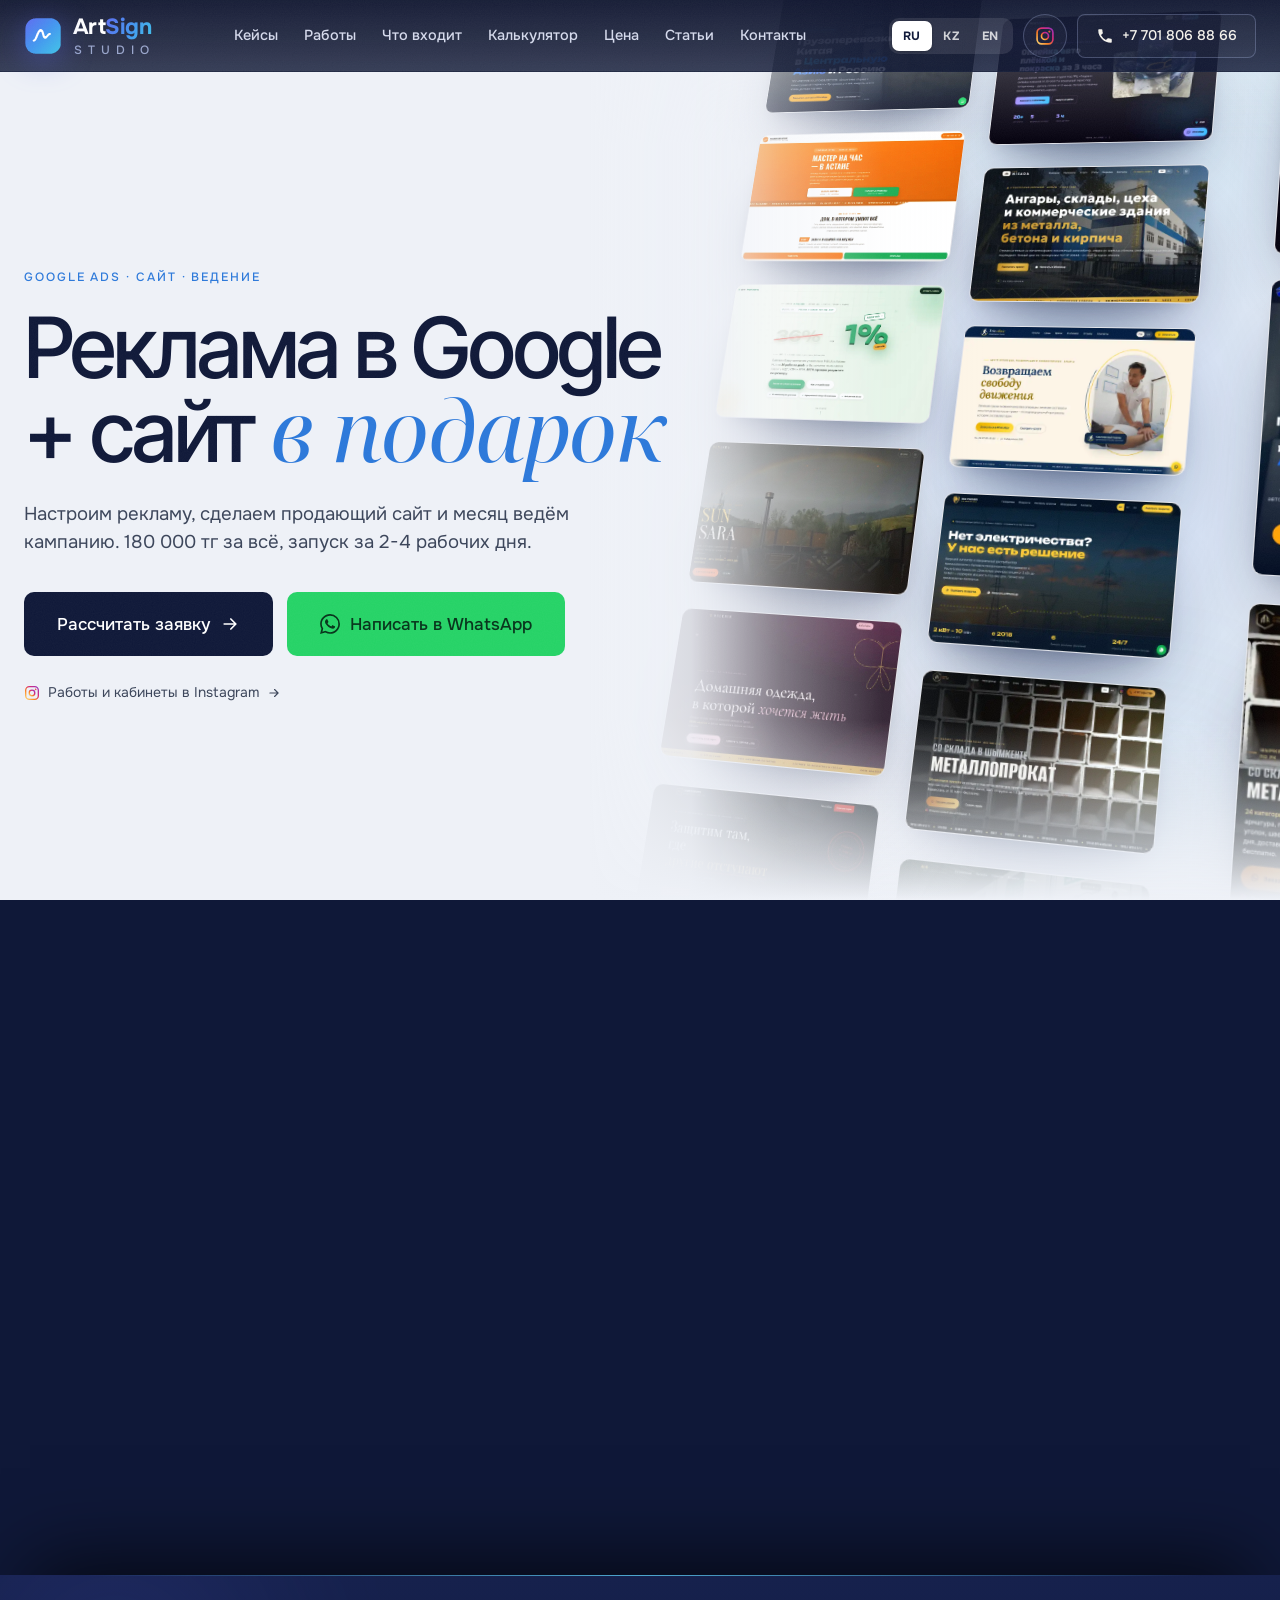
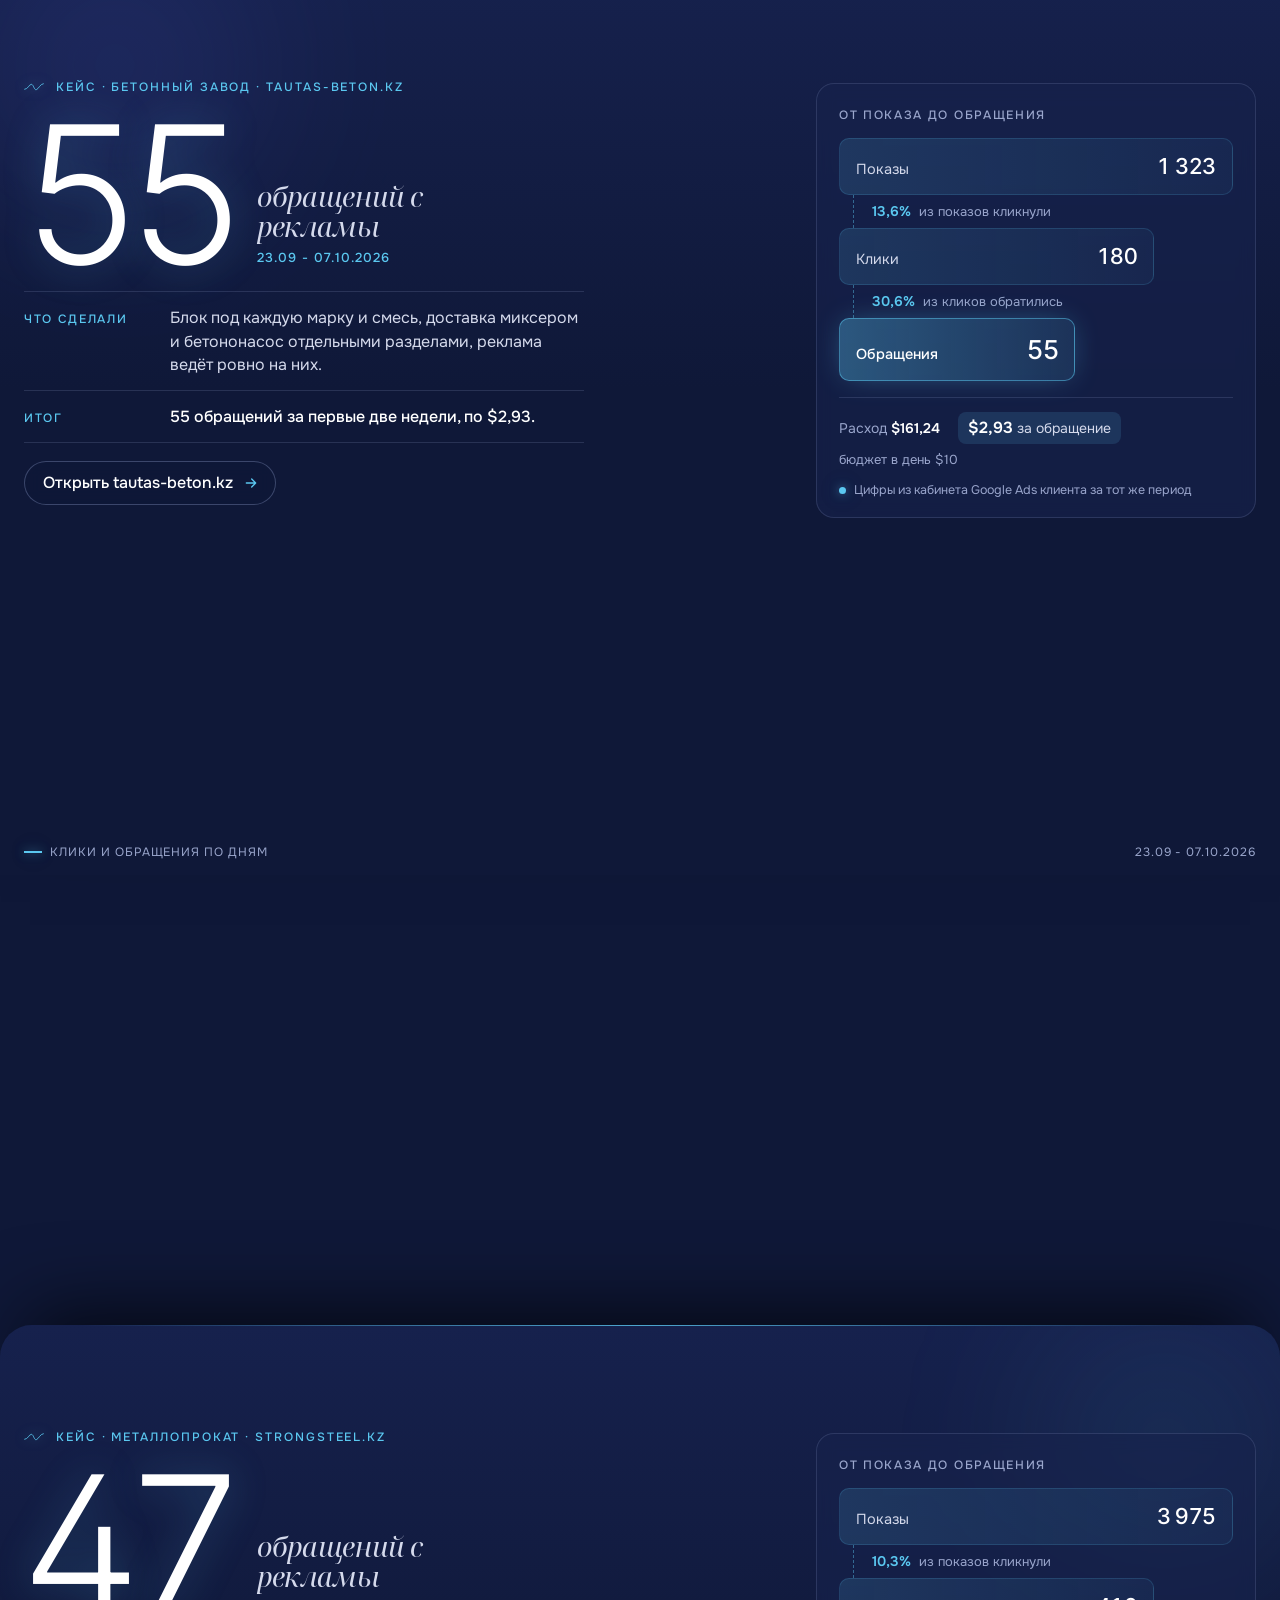
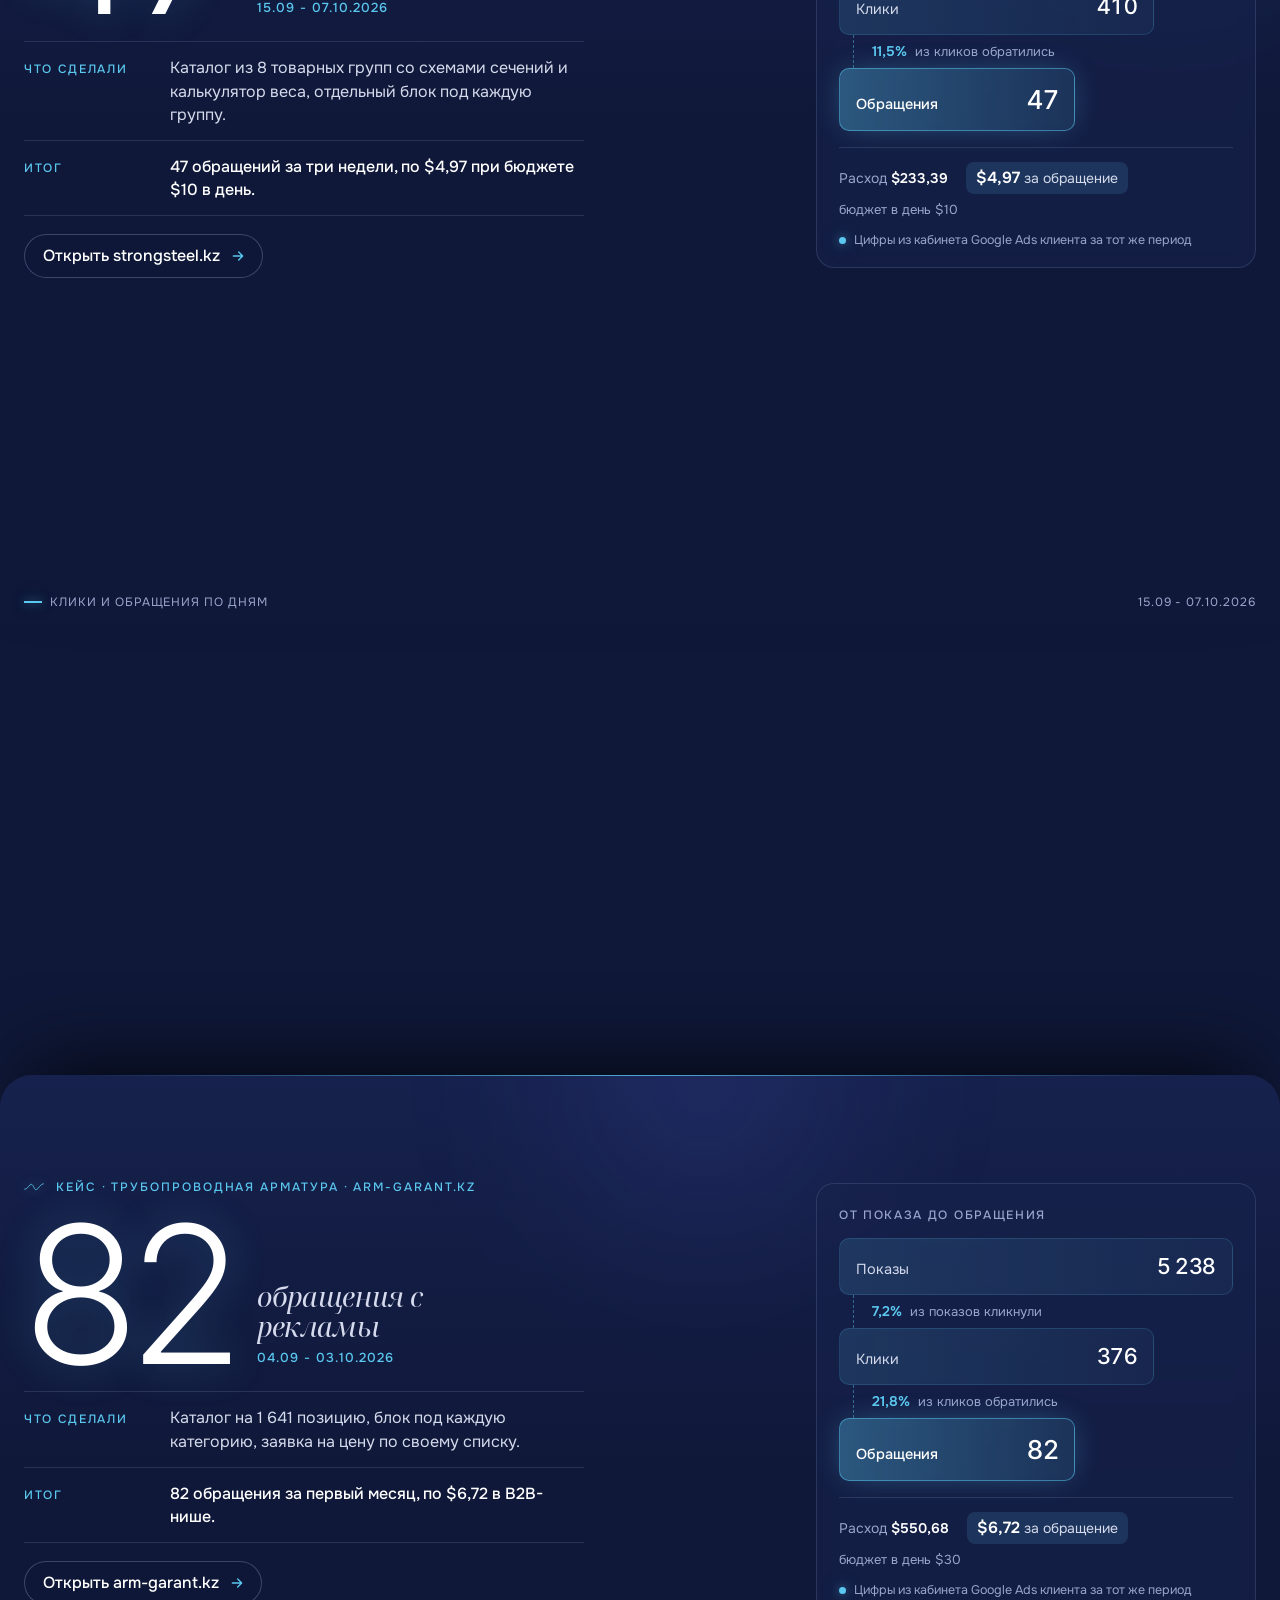
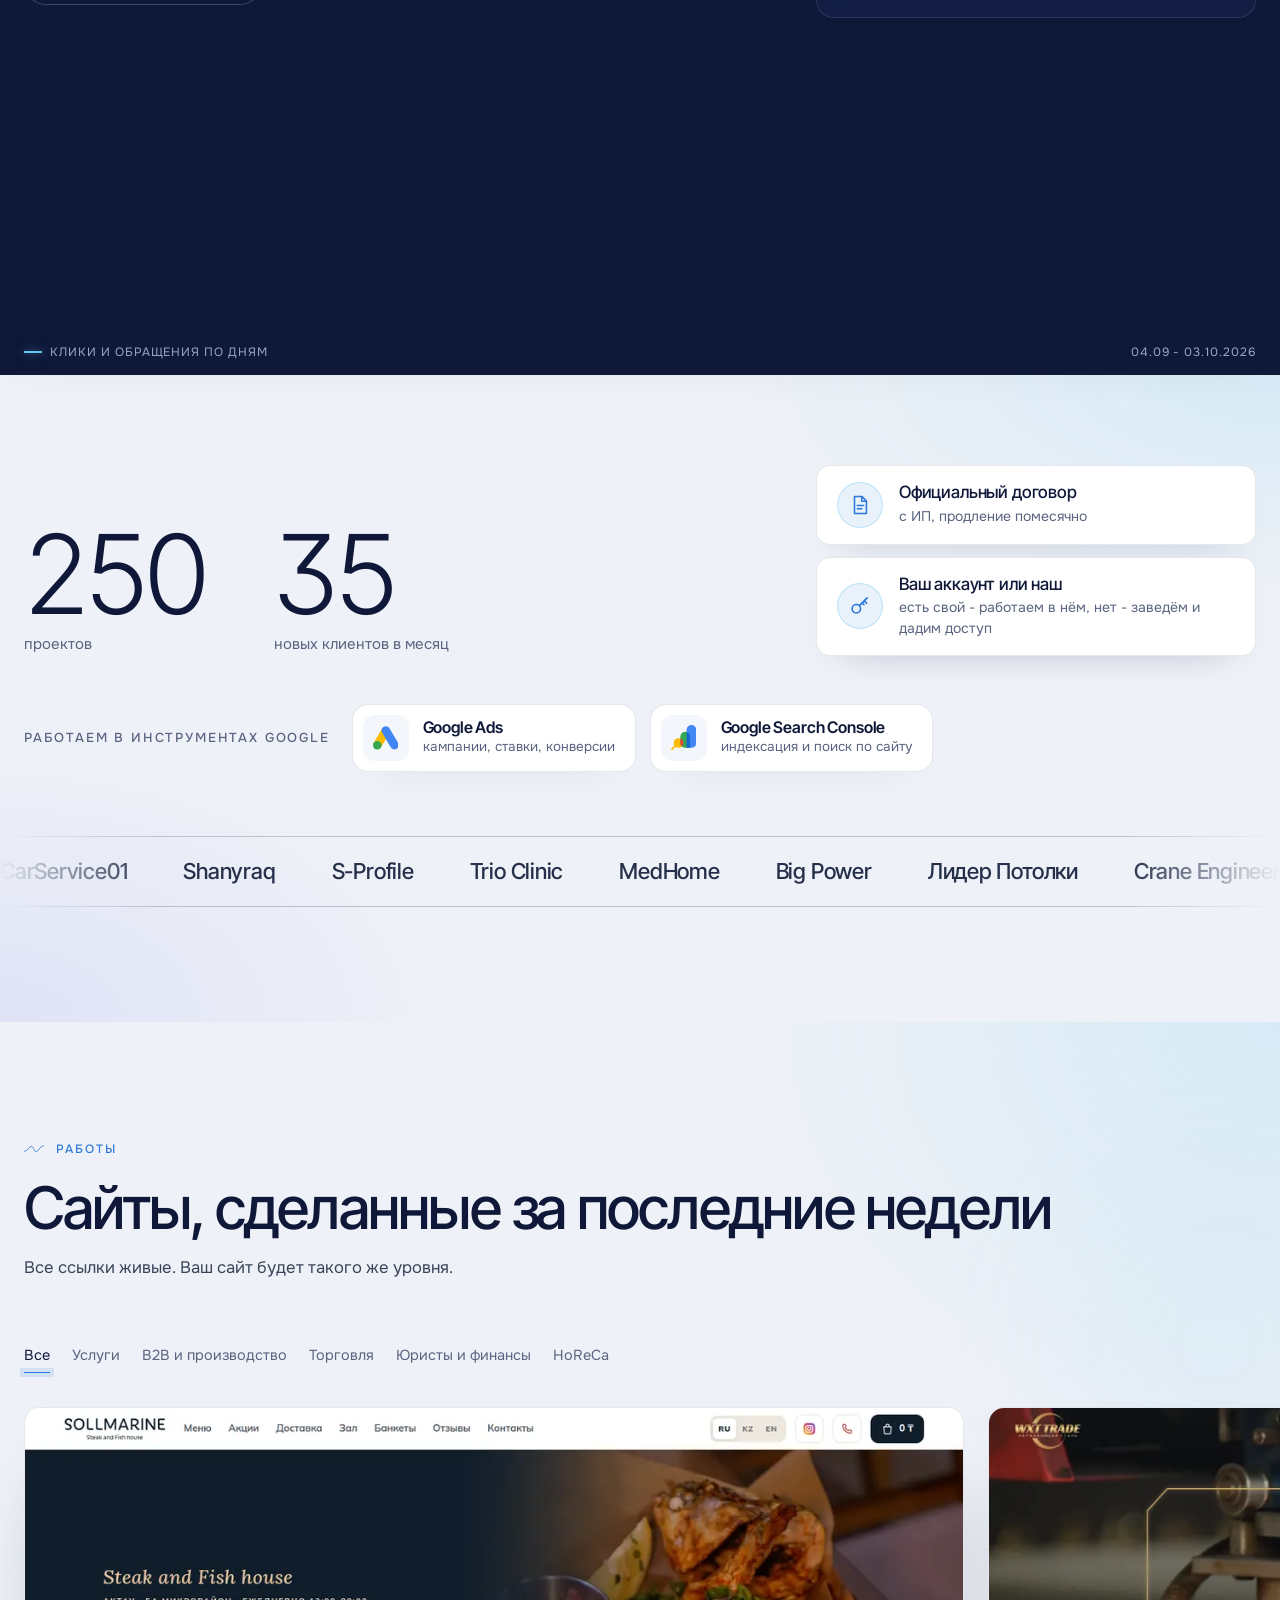
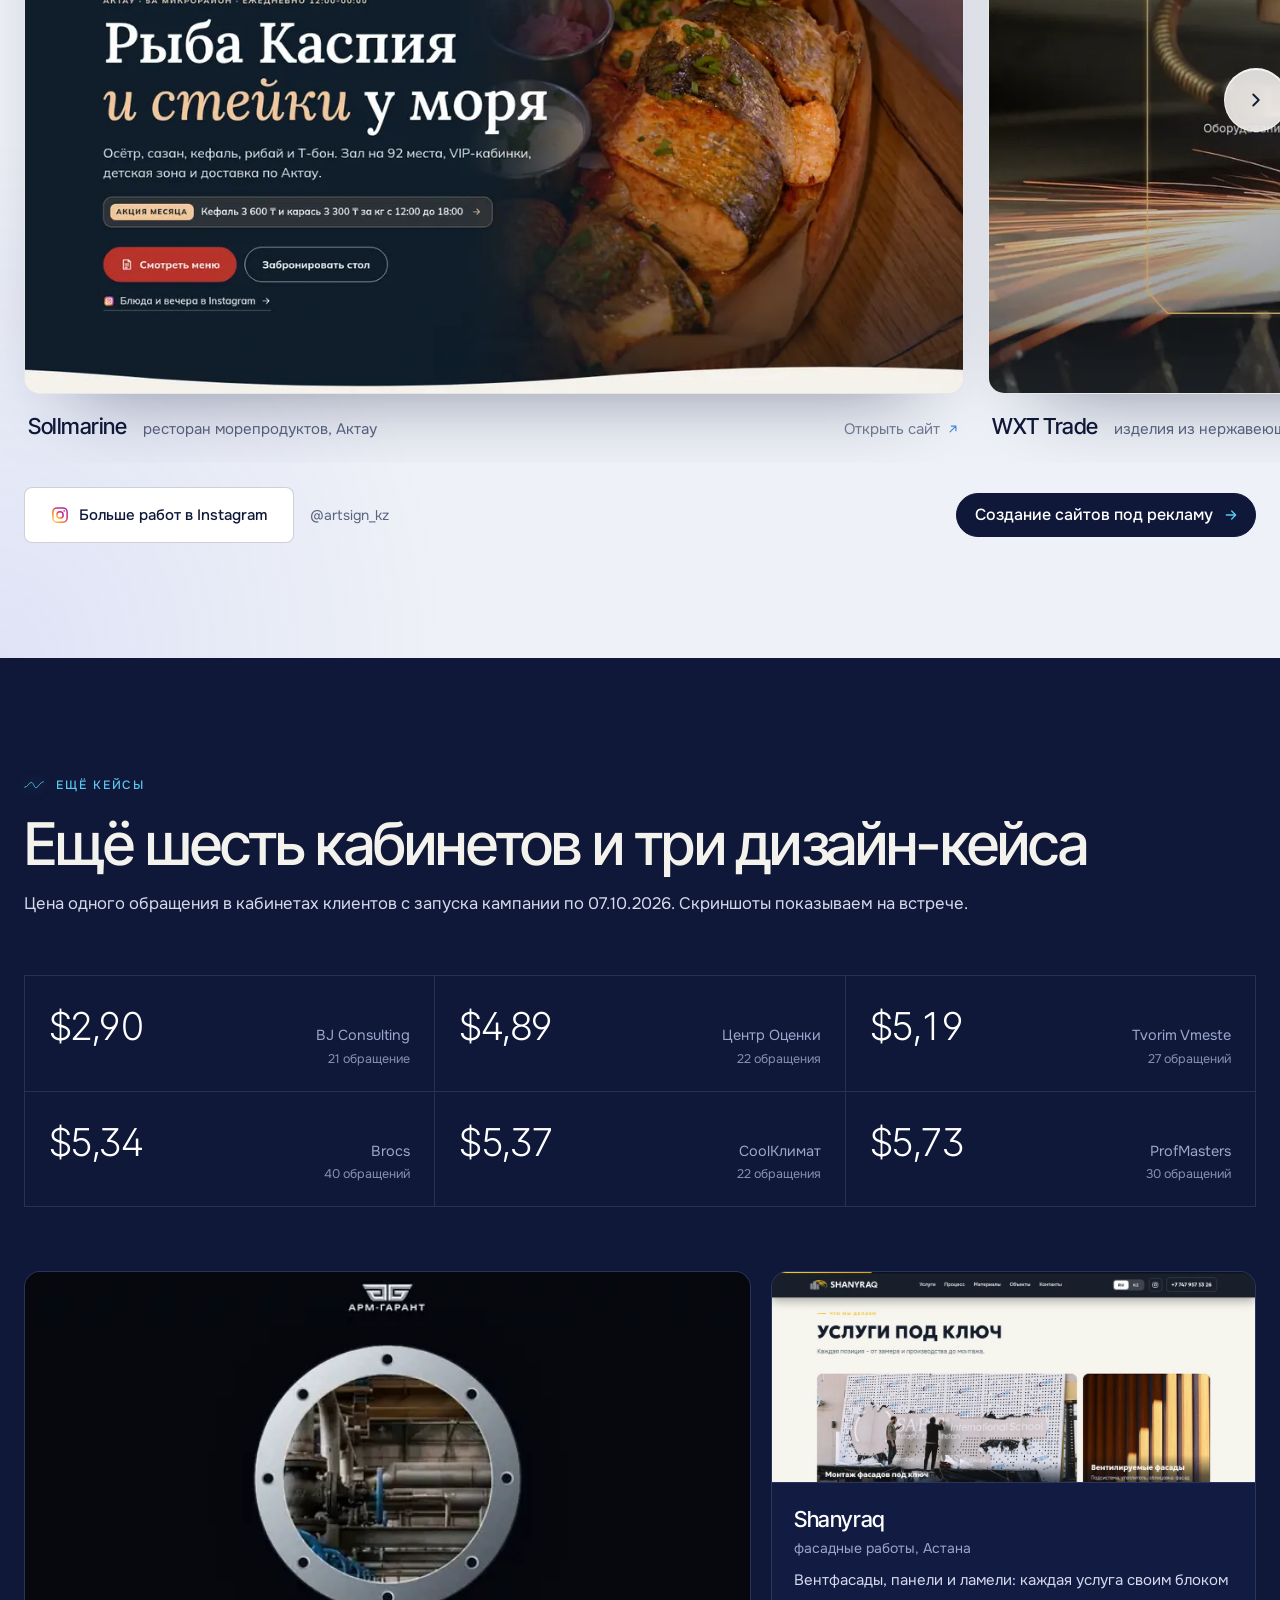
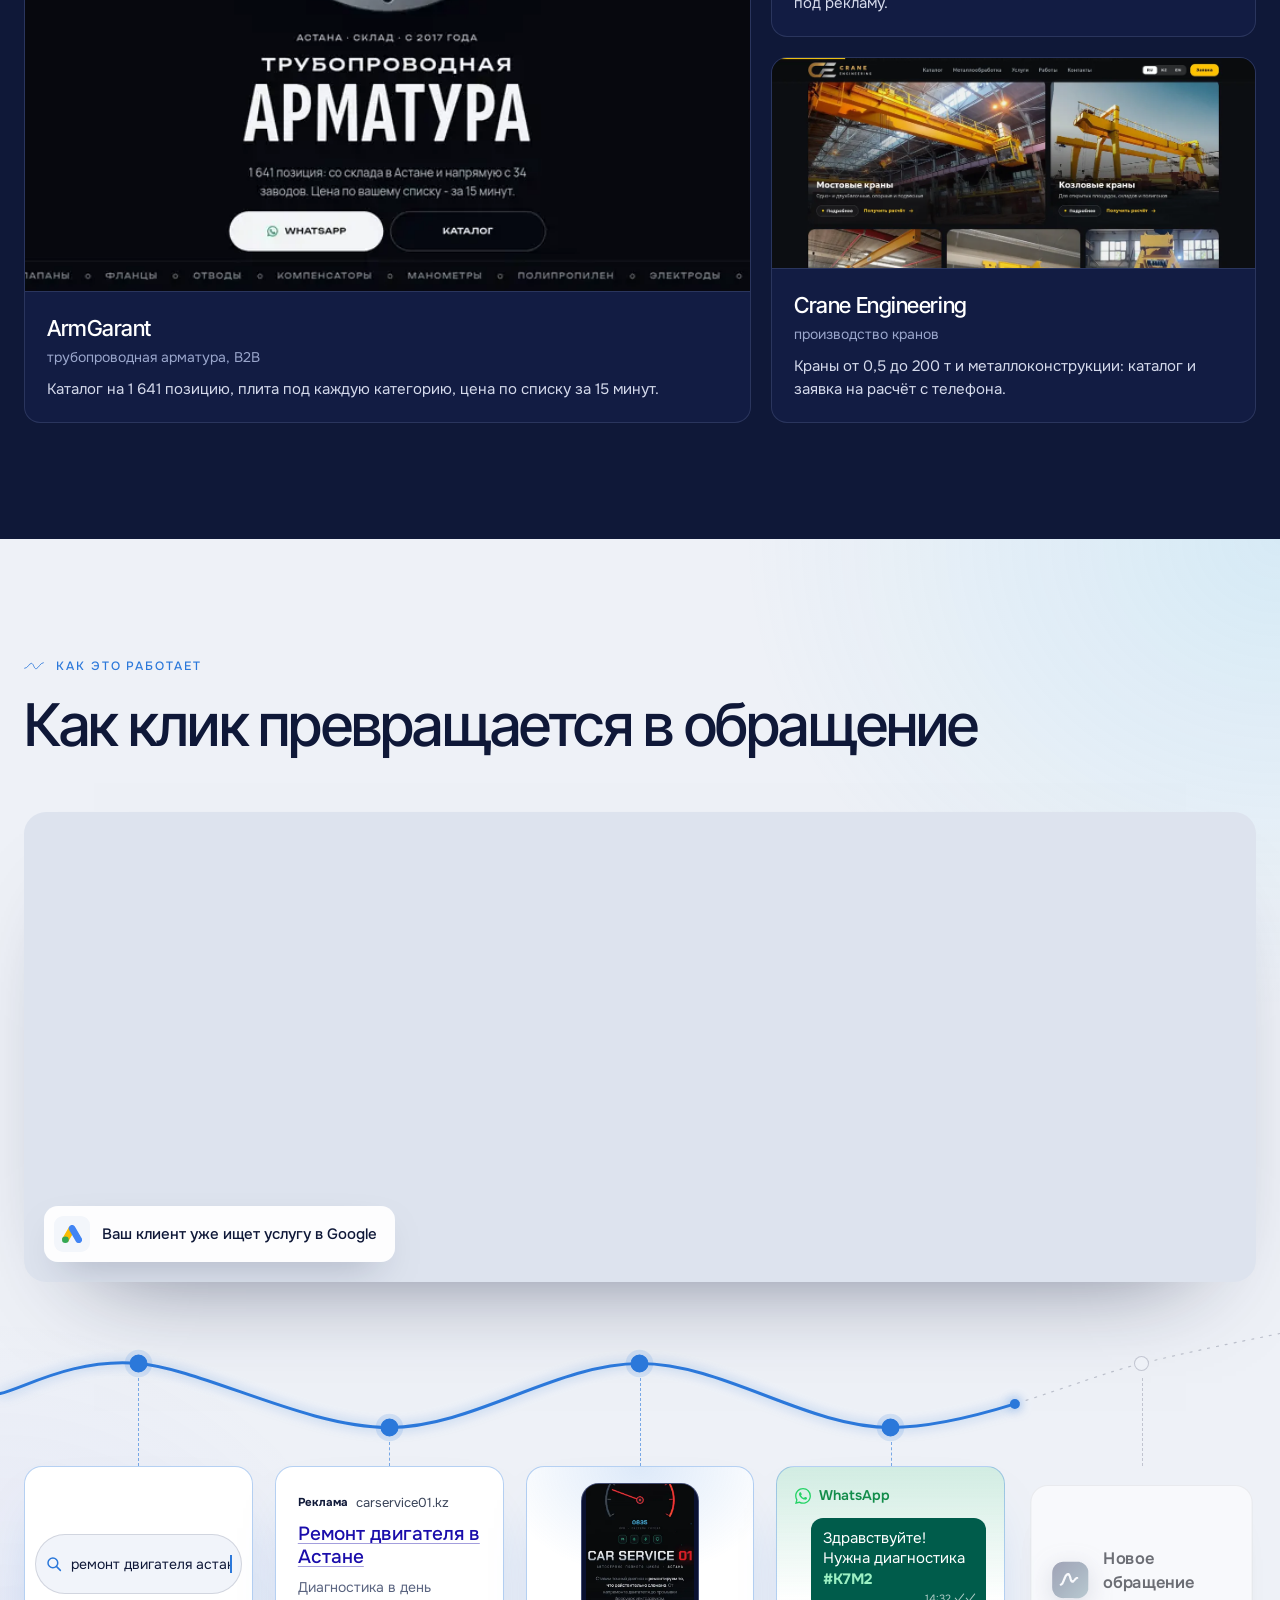
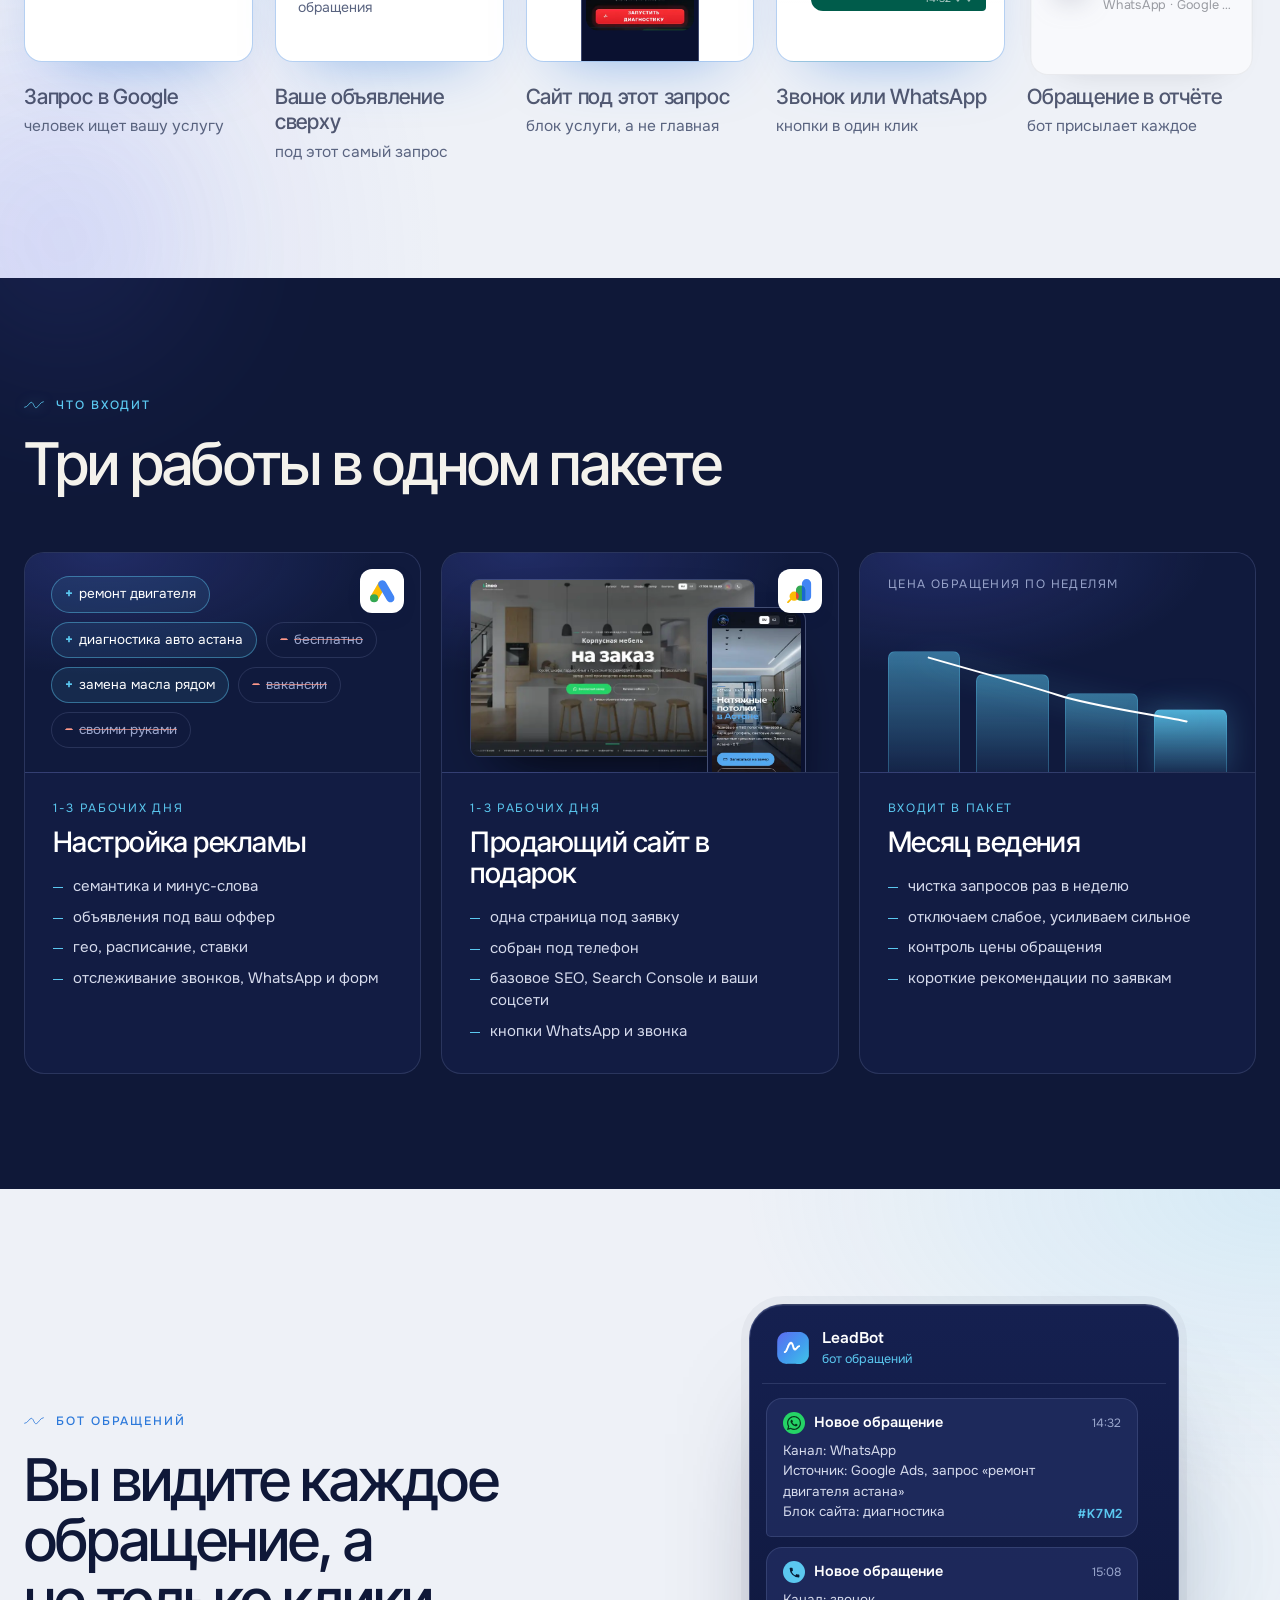
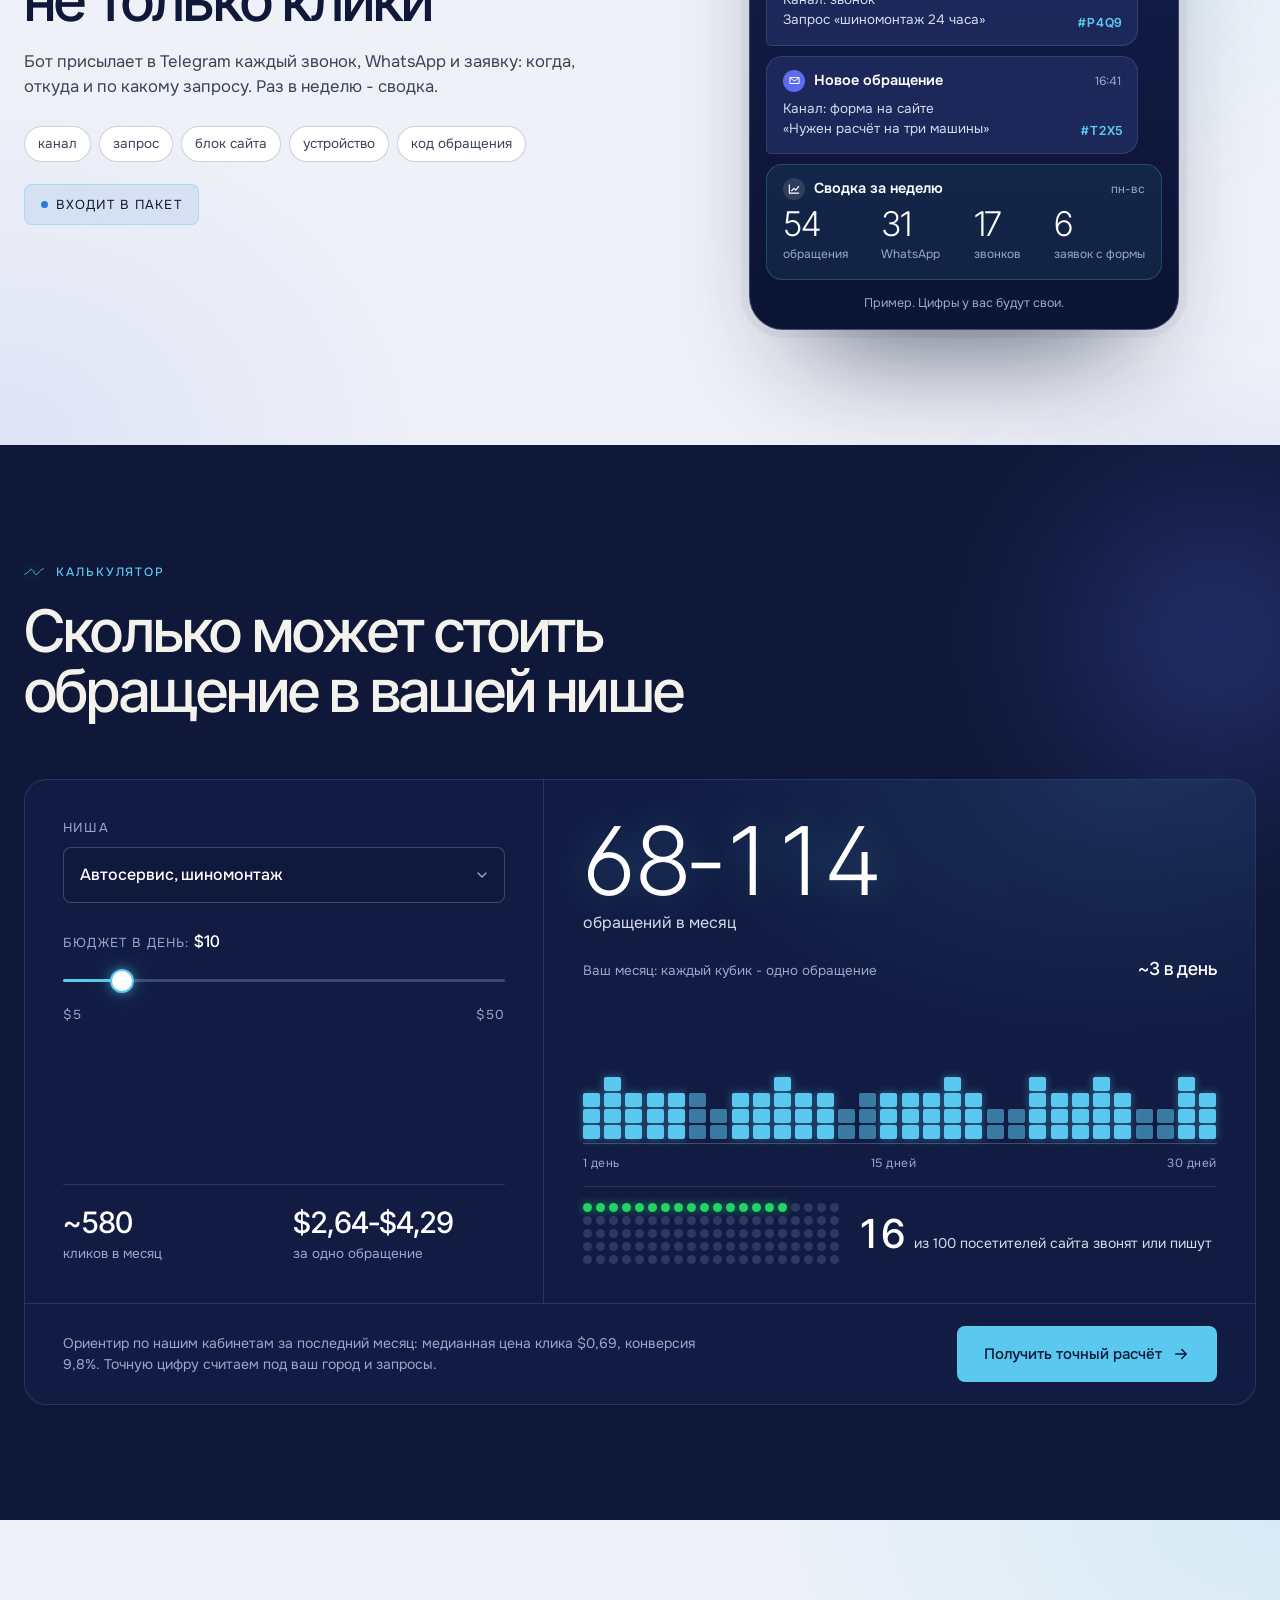
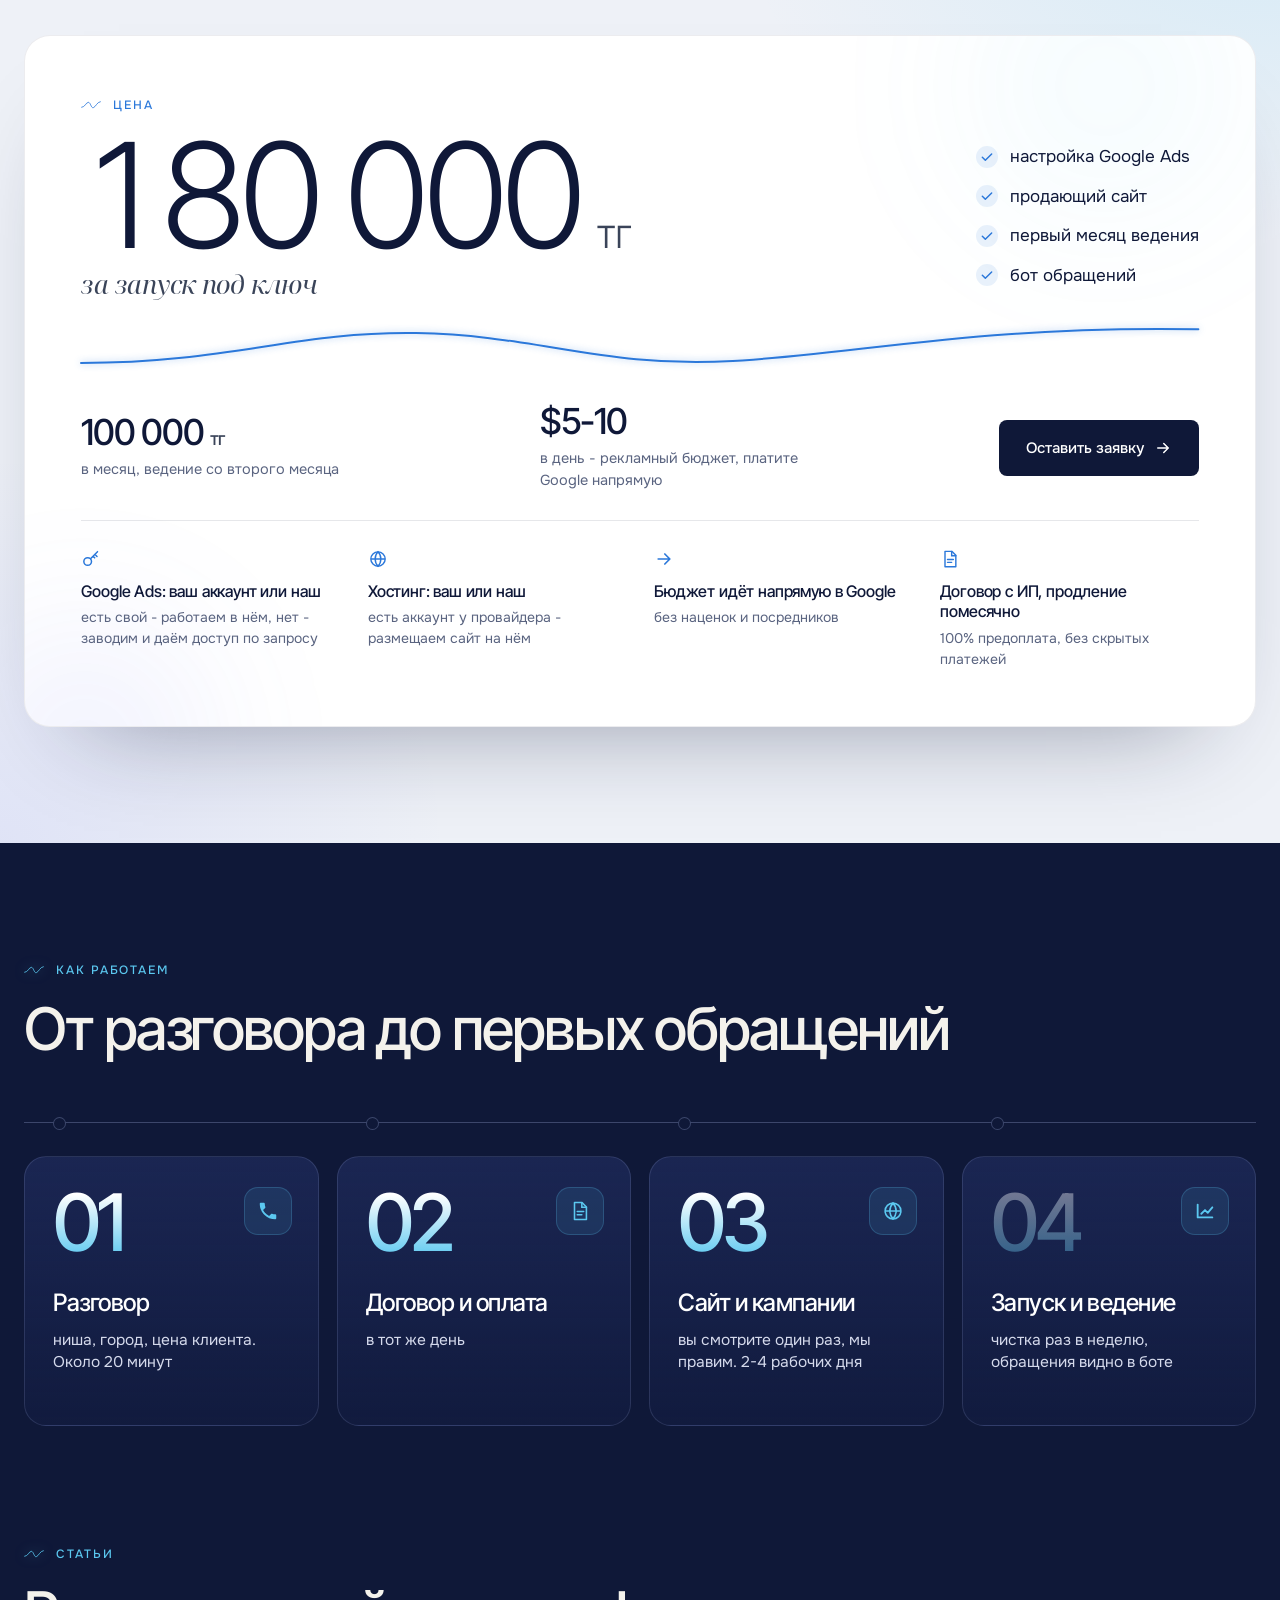
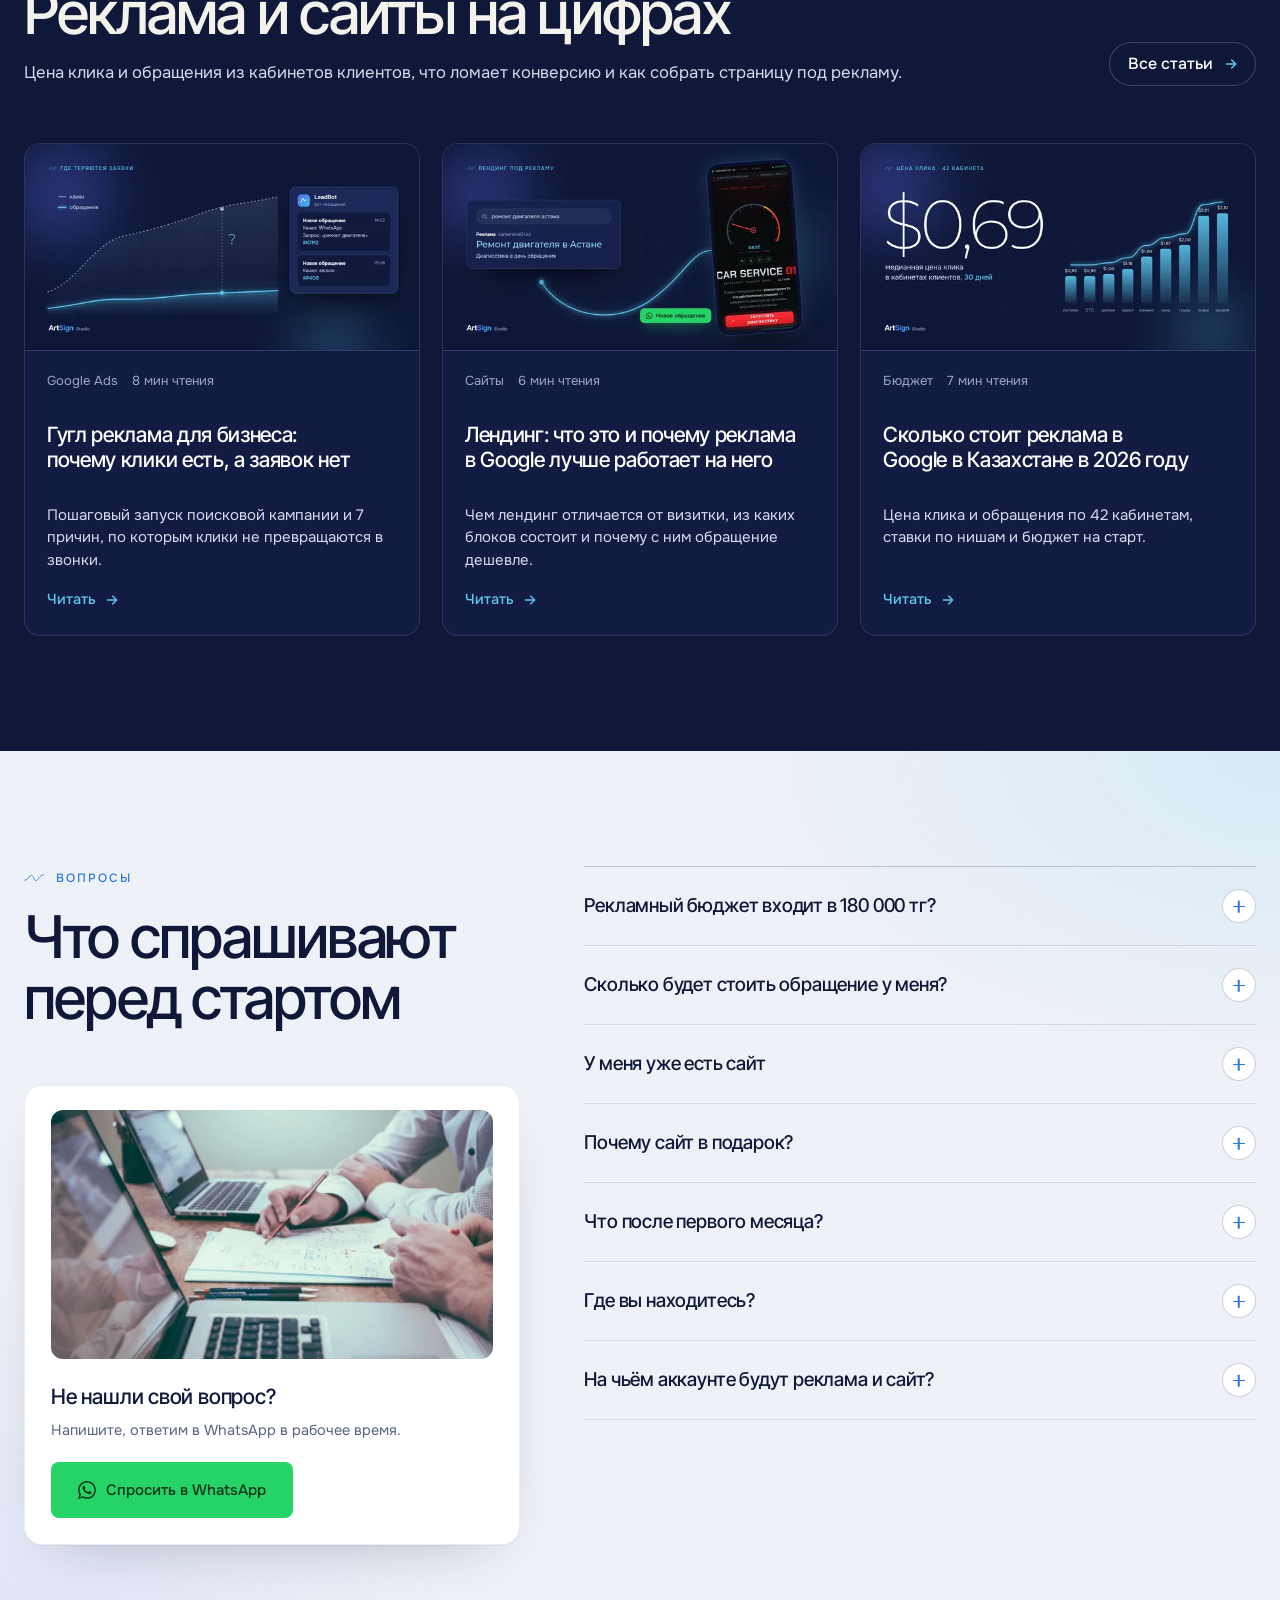
==== index.html @ b339a048 "Герой крупнее и стена контрастнее, путь клика крупнее с бегущим импульсом, шаги работы карточками; ?" ====
<!DOCTYPE html>
<html lang="ru">
<head>
<meta charset="utf-8">
<meta name="viewport" content="width=device-width, initial-scale=1, viewport-fit=cover">
<title>Контекстная реклама в Астане: Google Ads + сайт в подарок</title>
<meta name="description" content="Настройка Google Ads, продающий сайт в подарок и месяц ведения за 180 000 тг. Запуск за 2-4 рабочих дня. Каждое обращение видно в боте. Астана и весь Казахстан.">
<meta name="theme-color" content="#0F1838">
<link rel="canonical" href="https://artsign.kz/">
<link rel="alternate" hreflang="ru" href="https://artsign.kz/">
<link rel="alternate" hreflang="en" href="https://artsign.kz/?lang=en">
<link rel="alternate" hreflang="x-default" href="https://artsign.kz/">
<meta property="og:type" content="website">
<meta property="og:site_name" content="ArtSign Studio">
<meta property="og:title" content="Контекстная реклама в Астане: Google Ads + сайт в подарок - ArtSign Studio">
<meta property="og:description" content="180 000 тг за запуск под ключ: Google Ads, продающий сайт и месяц ведения. Старт за 2-4 рабочих дня.">
<meta property="og:url" content="https://artsign.kz/">
<meta property="og:image" content="https://artsign.kz/assets/og-image.jpg">
<meta property="og:image:width" content="1200">
<meta property="og:image:height" content="630">
<meta property="og:locale" content="ru_RU">
<meta name="twitter:card" content="summary_large_image">
<meta name="twitter:title" content="Контекстная реклама в Астане: Google Ads + сайт в подарок - ArtSign Studio">
<meta name="twitter:description" content="180 000 тг за запуск под ключ: Google Ads, продающий сайт и месяц ведения.">
<meta name="twitter:image" content="https://artsign.kz/assets/og-image.jpg">
<link rel="icon" href="favicon.ico" sizes="any">
<link rel="icon" type="image/png" sizes="32x32" href="assets/favicon-32.png">
<link rel="icon" type="image/png" sizes="16x16" href="assets/favicon-16.png">
<link rel="icon" type="image/png" sizes="192x192" href="assets/icon-192.png">
<link rel="apple-touch-icon" sizes="180x180" href="assets/apple-touch-icon.png">
<link rel="preconnect" href="https://fonts.googleapis.com">
<link rel="preconnect" href="https://fonts.gstatic.com" crossorigin>
<link rel="stylesheet" href="https://fonts.googleapis.com/css2?family=Inter+Tight:wght@300;400;500;600&family=Noto+Serif+Display:ital,wght@1,400&family=Onest:wght@400;500;600;700&display=swap">
<link rel="stylesheet" href="styles.css?v=20261009-1">
<script type="application/ld+json">
{"@context":"https://schema.org","@type":"ProfessionalService","name":"ArtSign Studio","alternateName":"ArtSign","url":"https://artsign.kz/","image":"https://artsign.kz/assets/og-image.jpg","logo":"https://artsign.kz/assets/icon-512.png","telephone":"+77018068866","email":"artsignstudio.kz@gmail.com","description":"Настройка Google Ads, продающий сайт в подарок и месяц ведения за 180 000 тг.","address":{"@type":"PostalAddress","addressLocality":"Астана","addressCountry":"KZ"},"areaServed":"KZ","priceRange":"180 000 KZT","sameAs":["https://www.instagram.com/artsign_kz/"],"makesOffer":{"@type":"Offer","name":"Google Ads + сайт в подарок + месяц ведения","price":"180000","priceCurrency":"KZT","url":"https://artsign.kz/#price"}}
</script>
  <script src="https://lead-bot.sultan-askarov-kz.workers.dev/t.js" data-site="artsign" defer></script>
</head>
<body>
<a class="skip" href="#main" data-i="skip">К содержанию</a>

<svg width="0" height="0" style="position:absolute" aria-hidden="true" focusable="false">
  <defs>
    <linearGradient id="g-brand" x1="0" y1="0" x2="1" y2="1"><stop offset="0" stop-color="#5E6BF0"/><stop offset=".5" stop-color="#4396EF"/><stop offset="1" stop-color="#40C4E8"/></linearGradient>
    <linearGradient id="g-ig" x1="0" y1="1" x2="1" y2="0"><stop offset="0" stop-color="#FEDA75"/><stop offset=".35" stop-color="#FA7E1E"/><stop offset=".65" stop-color="#D62976"/><stop offset="1" stop-color="#962FBF"/></linearGradient>
    <linearGradient id="g-area" x1="0" y1="0" x2="0" y2="1"><stop offset="0" stop-color="#5BC8F0" stop-opacity=".28"/><stop offset="1" stop-color="#5BC8F0" stop-opacity="0"/></linearGradient>
  </defs>
  <symbol id="mark" viewBox="0 0 512 512"><path d=" M217.7 495.0C243.6 495.0 288.0 495.1 316.2 495.2C373.5 495.4 375.6 495.3 382.9 492.5C390.9 489.4 398.9 486.7 402.8 485.8C406.0 485.1 410.5 483.3 419.4 479.1C420.3 478.7 421.8 477.7 422.9 476.7C424.0 475.8 426.3 474.2 427.9 473.1C429.6 472.1 431.4 470.8 431.9 470.3C432.4 469.8 435.0 468.1 437.8 466.4C440.5 464.7 444.7 461.4 447.1 459.2C449.6 456.9 453.2 453.7 455.3 452.0C459.3 448.9 461.2 446.2 462.2 442.4C463.1 439.2 463.8 438.3 467.1 437.0C470.7 435.6 470.8 435.5 475.7 425.9C477.8 421.7 480.8 416.1 482.1 413.5C486.6 405.0 487.5 403.1 488.8 399.2C489.4 397.2 490.2 394.3 490.4 392.9C490.6 391.5 491.4 388.9 492.3 387.2C493.8 384.1 494.3 381.6 495.1 372.6C495.7 365.4 495.5 148.9 494.8 142.9C494.5 140.1 494.1 135.7 494.0 132.9C493.8 129.3 493.3 126.8 492.2 123.8C491.4 121.5 490.6 118.8 490.4 117.7C490.3 116.6 489.1 113.8 487.8 111.4C486.6 109.0 484.9 104.9 484.0 102.2C482.9 98.8 481.9 96.7 480.8 95.5C479.8 94.5 477.5 90.4 475.5 86.4C471.4 78.2 469.7 75.7 465.3 71.4C463.6 69.7 461.7 67.3 461.2 66.1C460.6 64.8 459.4 63.0 458.4 62.0C457.4 61.1 456.6 60.1 456.6 59.8C456.6 59.6 455.4 58.8 453.8 58.1C452.3 57.4 450.3 56.0 449.4 55.0C445.0 50.1 441.6 47.3 437.1 44.7C434.4 43.2 430.8 40.6 429.1 39.1C425.7 36.0 424.6 35.4 418.6 32.8C416.5 31.9 413.3 30.2 411.6 29.1C409.3 27.6 407.5 26.9 405.1 26.5C403.3 26.2 399.8 25.2 397.4 24.3C378.9 18.0 370.2 16.5 351.7 16.5C213.2 16.7 147.8 17.4 143.4 19.0C142.3 19.4 140.2 19.9 138.7 20.1C137.1 20.3 135.4 20.5 134.9 20.6C134.3 20.7 132.0 21.0 129.6 21.3C125.6 21.8 121.8 23.0 116.8 25.3C115.5 25.9 113.4 26.5 112.2 26.7C111.0 26.9 108.7 27.7 107.2 28.5C105.7 29.3 103.7 30.1 102.9 30.3C102.0 30.5 99.7 31.5 97.8 32.6C95.8 33.6 93.2 34.8 91.9 35.4C90.7 35.8 88.7 37.1 87.6 38.1C85.7 39.9 78.0 44.8 73.5 47.0C72.5 47.6 71.0 48.9 70.2 50.1C69.3 51.2 67.4 53.3 65.7 54.7C57.7 61.5 50.0 70.0 46.2 76.4C45.6 77.6 44.0 79.7 42.9 81.3C41.8 82.9 39.8 86.1 38.6 88.4C37.4 90.8 35.7 93.6 34.7 94.6C33.5 95.9 32.6 97.9 31.4 101.6C30.6 104.5 29.3 108.0 28.7 109.4C28.1 110.8 26.9 113.9 26.1 116.3C25.3 118.7 24.3 121.3 23.8 122.2C22.7 124.1 22.5 125.7 21.8 133.8C21.5 138.3 21.0 141.3 20.4 143.0C19.2 146.0 19.1 151.8 18.5 271.2C18.3 307.4 18.0 338.2 17.8 339.8C17.6 341.2 17.6 344.4 17.8 346.9C18.0 349.3 18.6 356.1 19.0 361.9C20.4 379.7 21.1 384.1 23.4 390.6C24.6 393.8 26.2 398.3 26.9 400.5C27.7 402.7 29.4 406.6 30.6 409.1C31.8 411.7 33.2 414.5 33.5 415.5C33.9 416.5 35.2 418.8 36.3 420.8C37.5 422.8 39.5 426.4 40.8 429.0C42.1 431.5 44.0 434.5 45.0 435.8C45.9 437.1 47.8 439.5 49.1 441.1C50.4 442.8 52.1 445.4 52.9 446.9C54.3 449.7 61.3 456.6 62.7 456.6C63.6 456.6 69.0 460.6 71.0 462.8C72.0 463.9 75.4 466.5 78.6 468.7C81.7 470.8 85.3 473.4 86.6 474.5C88.7 476.4 91.7 478.0 94.6 478.7C95.3 478.8 96.8 479.5 97.8 480.3C100.6 482.2 109.3 485.1 114.3 485.8C115.4 486.0 117.4 487.0 118.9 488.1C121.7 490.3 122.4 490.5 128.6 490.9C130.7 491.1 133.6 491.5 135.0 492.0C137.8 492.9 144.6 494.0 152.4 494.7C155.3 495.0 157.9 495.4 158.2 495.5C158.5 495.6 161.4 495.6 164.6 495.4C167.8 495.2 191.7 495.0 217.7 495.0Z" fill="url(#g-brand)" fill-rule="evenodd"/><path d=" M137.1 331.5C141.7 329.9 143.6 328.8 146.1 326.6C147.2 325.5 149.0 324.4 150.0 324.1C151.4 323.7 152.1 323.0 152.7 321.7C153.2 320.7 154.2 319.5 155.0 319.0C155.7 318.6 156.5 317.8 156.6 317.4C156.8 316.5 159.2 315.2 160.1 315.3C160.2 315.4 160.7 314.8 161.1 314.0C161.4 313.2 162.5 311.8 163.4 310.8C165.0 308.9 168.1 303.2 168.9 300.7C169.1 300.0 169.8 298.2 170.5 296.7C171.1 295.3 171.7 293.9 171.7 293.6C171.7 292.9 172.9 290.8 174.1 289.5C176.9 286.6 182.0 274.9 185.9 263.1C187.3 258.7 188.9 255.3 190.5 253.0C190.9 252.2 191.7 250.1 192.3 248.2C192.8 246.2 193.8 244.0 194.7 242.9C196.9 240.1 198.0 237.6 198.9 233.7C199.3 231.8 200.6 227.8 202.0 224.9C203.3 222.0 204.6 218.8 205.1 217.7C205.4 216.5 206.5 214.8 207.4 213.8C208.4 212.9 210.6 209.8 212.5 207.0C217.1 199.7 220.0 197.4 224.4 197.7C228.1 198.0 231.4 199.7 232.9 202.0C237.6 209.3 237.5 209.2 240.8 224.3C241.2 226.5 242.4 230.7 243.4 233.7C246.5 242.7 247.8 247.0 248.6 250.9C249.1 253.0 250.1 256.2 250.7 258.0C251.4 259.9 252.2 262.3 252.6 263.6C253.0 264.9 254.5 267.9 255.9 270.2C257.3 272.6 258.6 275.0 258.8 275.6C259.4 276.9 263.0 282.3 264.6 284.0C265.3 284.7 266.4 285.9 267.0 286.6C267.7 287.3 268.9 288.0 269.8 288.2C270.6 288.4 272.7 289.3 274.3 290.3C277.4 292.3 281.0 293.0 288.1 293.0C291.7 293.1 303.4 287.5 305.4 284.9C306.0 284.0 307.0 282.9 307.6 282.4C317.1 273.5 324.0 266.4 325.7 263.6C326.9 261.8 328.3 259.6 328.9 258.6C330.9 255.6 334.7 252.1 337.5 250.5C339.0 249.6 340.6 248.4 340.9 247.8C341.3 247.3 342.8 246.1 344.2 245.3C345.7 244.5 347.1 243.5 347.5 243.0C348.3 241.9 350.1 241.3 353.7 240.7C360.6 239.6 361.5 238.5 362.0 231.4C362.3 227.2 361.2 219.9 360.1 218.6C358.0 216.1 343.8 215.2 338.1 217.2C335.7 218.1 329.0 222.1 327.1 223.7C326.4 224.4 324.5 225.7 322.8 226.6C317.2 229.7 315.4 231.2 313.8 234.4C312.9 236.0 311.7 237.9 310.9 238.4C308.5 240.3 305.2 244.0 302.5 248.1C297.9 255.0 295.4 257.0 291.7 257.0C290.8 257.0 289.9 257.4 289.5 257.8C287.0 260.9 278.8 252.9 277.1 245.8C276.7 243.8 275.9 241.4 275.3 240.5C274.6 239.4 274.1 237.2 273.7 234.1C273.4 231.5 272.9 228.3 272.5 227.0C272.1 225.8 271.4 222.9 271.0 220.7C270.5 218.2 269.7 215.7 268.7 214.2C267.8 212.8 266.7 209.6 266.0 206.8C265.3 204.1 264.0 200.3 263.0 198.3C262.1 196.4 260.6 192.7 259.8 190.2C258.6 186.5 257.9 185.2 256.2 183.5C254.7 181.9 253.9 180.7 253.5 178.8C252.2 173.5 243.8 166.1 236.7 164.1C220.7 159.5 209.0 163.8 197.3 178.5C196.3 179.9 195.0 181.3 194.7 181.5C194.3 181.7 192.9 183.7 191.4 185.8C190.0 187.9 188.0 190.5 187.1 191.3C185.2 193.2 182.6 198.3 180.4 204.2C178.9 208.1 176.5 212.0 173.4 215.5C170.8 218.4 169.6 221.7 167.1 232.7C166.3 236.2 165.6 237.9 163.8 240.6C162.3 242.8 161.5 244.5 161.5 245.5C161.5 246.4 160.8 248.6 159.9 250.4C159.1 252.2 158.0 254.8 157.6 256.2C157.2 257.5 155.4 261.6 153.7 265.3C148.6 275.9 147.5 278.5 146.6 281.3C143.9 290.4 135.0 300.7 126.2 305.1C120.0 308.1 119.4 308.7 117.8 312.9C115.4 319.2 119.1 328.8 124.3 330.0C125.1 330.1 126.2 330.5 126.7 330.7C127.9 331.2 132.6 332.6 133.3 332.6C133.6 332.7 135.3 332.2 137.1 331.5Z" fill="#fff" fill-rule="evenodd"/></symbol>
  <symbol id="ic-wa" viewBox="0 0 24 24"><path fill="currentColor" d="M17.472 14.382c-.297-.149-1.758-.867-2.03-.967-.273-.099-.471-.148-.67.15-.197.297-.767.966-.94 1.164-.173.199-.347.223-.644.075-.297-.15-1.255-.463-2.39-1.475-.883-.788-1.48-1.761-1.653-2.059-.173-.297-.018-.458.13-.606.134-.133.298-.347.446-.52.149-.174.198-.298.298-.497.099-.198.05-.371-.025-.52-.075-.149-.669-1.612-.916-2.207-.242-.579-.487-.5-.669-.51-.173-.008-.371-.01-.57-.01-.198 0-.52.074-.792.372-.272.297-1.04 1.016-1.04 2.479 0 1.462 1.065 2.875 1.213 3.074.149.198 2.096 3.2 5.077 4.487.709.306 1.262.489 1.694.625.712.227 1.36.195 1.871.118.571-.085 1.758-.719 2.006-1.413.248-.694.248-1.289.173-1.413-.074-.124-.272-.198-.57-.347m-5.421 7.403h-.004a9.87 9.87 0 0 1-5.031-1.378l-.361-.214-3.741.982.998-3.648-.235-.374a9.86 9.86 0 0 1-1.51-5.26c.001-5.45 4.436-9.884 9.888-9.884 2.64 0 5.122 1.03 6.988 2.898a9.825 9.825 0 0 1 2.893 6.994c-.003 5.45-4.437 9.884-9.885 9.884m8.413-18.297A11.815 11.815 0 0 0 12.05 0C5.495 0 .16 5.335.157 11.892c0 2.096.547 4.142 1.588 5.945L.057 24l6.305-1.654a11.882 11.882 0 0 0 5.683 1.448h.005c6.554 0 11.89-5.335 11.893-11.893a11.821 11.821 0 0 0-3.48-8.413Z"/></symbol>
  <symbol id="ic-ig" viewBox="0 0 24 24"><rect x="2.5" y="2.5" width="19" height="19" rx="5.5" fill="none" stroke="url(#g-ig)" stroke-width="2"/><circle cx="12" cy="12" r="4.2" fill="none" stroke="url(#g-ig)" stroke-width="2"/><circle cx="17.4" cy="6.6" r="1.3" fill="url(#g-ig)"/></symbol>
  <symbol id="ic-phone" viewBox="0 0 24 24"><path fill="currentColor" d="M6.6 10.8a15.1 15.1 0 0 0 6.6 6.6l2.2-2.2c.3-.3.7-.4 1-.2 1.1.4 2.3.6 3.6.6.6 0 1 .4 1 1V20c0 .6-.4 1-1 1A17 17 0 0 1 3 4c0-.6.4-1 1-1h3.5c.6 0 1 .4 1 1 0 1.3.2 2.5.6 3.6.1.3 0 .7-.2 1l-2.3 2.2Z"/></symbol>
  <symbol id="ic-mail" viewBox="0 0 24 24"><path fill="none" stroke="currentColor" stroke-width="1.8" d="M3.5 6.5h17v11h-17z"/><path fill="none" stroke="currentColor" stroke-width="1.8" d="m3.5 7 8.5 6 8.5-6"/></symbol>
  <symbol id="ic-arr" viewBox="0 0 24 24"><path fill="none" stroke="currentColor" stroke-width="2" stroke-linecap="round" stroke-linejoin="round" d="M5 12h13m-5-6 6 6-6 6"/></symbol>
  <symbol id="ic-ext" viewBox="0 0 24 24"><path fill="none" stroke="currentColor" stroke-width="2" stroke-linecap="round" stroke-linejoin="round" d="M7 17 17 7M9 7h8v8"/></symbol>
  <symbol id="ic-chev" viewBox="0 0 24 24"><path fill="none" stroke="currentColor" stroke-width="2" stroke-linecap="round" stroke-linejoin="round" d="m9 6 6 6-6 6"/></symbol>
  <symbol id="ic-check" viewBox="0 0 24 24"><path fill="none" stroke="currentColor" stroke-width="2.2" stroke-linecap="round" stroke-linejoin="round" d="m5 12.5 4.5 4.5L19 7.5"/></symbol>
  <symbol id="ic-search" viewBox="0 0 24 24"><circle cx="10.5" cy="10.5" r="6.5" fill="none" stroke="currentColor" stroke-width="2"/><path d="m15.5 15.5 5 5" fill="none" stroke="currentColor" stroke-width="2" stroke-linecap="round"/></symbol>
  <symbol id="ic-doc" viewBox="0 0 24 24"><path fill="none" stroke="currentColor" stroke-width="1.7" stroke-linejoin="round" d="M6 2.8h8.2L19 7.6v13.6H6z"/><path fill="none" stroke="currentColor" stroke-width="1.7" stroke-linecap="round" d="M14 3v5h5M9 12.5h7M9 16h5"/></symbol>
  <symbol id="ic-key" viewBox="0 0 24 24"><circle cx="8" cy="15" r="4.6" fill="none" stroke="currentColor" stroke-width="1.8"/><path fill="none" stroke="currentColor" stroke-width="1.8" stroke-linecap="round" stroke-linejoin="round" d="m11.4 11.6 8.4-8.4M16.6 6.4l2.6 2.6M14.4 8.6l2 2"/></symbol>
  <symbol id="ic-globe" viewBox="0 0 24 24"><circle cx="12" cy="12" r="8.6" fill="none" stroke="currentColor" stroke-width="1.7"/><path fill="none" stroke="currentColor" stroke-width="1.7" d="M3.6 12h16.8M12 3.4c2.4 2.4 3.4 5.4 3.4 8.6s-1 6.2-3.4 8.6c-2.4-2.4-3.4-5.4-3.4-8.6s1-6.2 3.4-8.6Z"/></symbol>
  <symbol id="ic-chart" viewBox="0 0 24 24"><path fill="none" stroke="currentColor" stroke-width="2" stroke-linecap="round" stroke-linejoin="round" d="M4 19V5M4 19h16M8 15l4-4 3 3 5-6"/></symbol>
  <symbol id="ic-gads" viewBox="0 -13 256 256"><path fill="#FBBC04" d="M5.88,166.40 L90.88,20.9 C101.67,27.25 156.11,57.38 164.90,63.11 L79.91,208.62 C70.62,220.90 -5.88,185.04 5.88,166.39 L5.88,166.40 Z"/><path fill="#4285F4" d="M250.08,166.40 L165.09,20.90 C153.21,1.13 127.61,-6.05 106.60,5.62 C85.58,17.30 79.18,42.46 91.06,63.11 L176.05,208.63 C187.93,228.39 213.52,235.58 234.54,223.90 C254.64,212.22 261.96,186.17 250.08,166.41 L250.08,166.40 Z"/><ellipse fill="#34A853" cx="42.66" cy="187.92" rx="42.66" ry="41.60"/></symbol>
  <symbol id="ic-gsc" viewBox="4.4 4.1 32 32"><path fill="#FBBC04" d="m11.081 30.527-4.72 4.721a.933.933 0 0 1-1.317 0l-.292-.292a.933.933 0 0 1 0-1.316l4.72-4.721a.933.933 0 0 1 1.318 0l.291.291a.93.93 0 0 1 0 1.317"/><path fill="#4285F4" d="M23.75 32.5h6.042a6.04 6.04 0 0 0 6.041-6.042v-16.25a6.04 6.04 0 0 0-6.041-6.041 6.04 6.04 0 0 0-6.042 6.041z"/><path fill="#FBBC04" d="M13.75 32.5a6.04 6.04 0 0 0 6.042-6.042 6.04 6.04 0 0 0-6.042-6.041 6.04 6.04 0 0 0-6.042 6.041A6.04 6.04 0 0 0 13.75 32.5"/><path fill="#34A853" d="M27.97 32.5h-5.887a6.04 6.04 0 0 1-6.041-6.042v-7.916a6.04 6.04 0 0 1 6.041-6.042 6.04 6.04 0 0 1 6.042 6.042v13.804a.154.154 0 0 1-.154.154z"/><path fill="#1967D2" d="M28.125 32.346V18.542a6.04 6.04 0 0 0-4.375-5.807V32.5h4.22a.154.154 0 0 0 .155-.154"/><path fill="#EA4335" d="M19.792 26.575a6.04 6.04 0 0 0-3.75-5.59v5.59c0 1.72.72 3.273 1.875 4.373a6.02 6.02 0 0 0 1.875-4.373"/></symbol>
  <symbol id="sig" viewBox="0 0 120 60"><path d="M4 44 C 24 44 30 14 44 14 S 60 50 74 46 S 96 12 116 10" fill="none" stroke="currentColor" stroke-width="5" stroke-linecap="round" stroke-linejoin="round"/></symbol>
</svg>

<header class="hdr" id="hdr">
  <div class="hdr-in">
    <a class="brand" href="#home" aria-label="ArtSign Studio, на главную">
      <svg class="brand-mark" width="38" height="38"><use href="#mark"/></svg>
      <span class="brand-wm" translate="no">Art<b>Sign</b><small>Studio</small></span>
    </a>
    <nav class="nav" aria-label="Разделы">
      <a href="#cases" data-i="nav.cases">Кейсы</a>
      <a href="#works" data-i="nav.works">Работы</a>
      <a href="#package" data-i="nav.package">Что входит</a>
      <a href="#calc" data-i="nav.calc">Калькулятор</a>
      <a href="#price" data-i="nav.price">Цена</a>
      <a href="stati/" data-i="nav.blog">Статьи</a>
      <a href="#contact" data-i="nav.contact">Контакты</a>
    </nav>
    <div class="hdr-right">
      <div class="lang" role="group" aria-label="Язык сайта">
        <button type="button" data-lang="ru" class="is-active" aria-pressed="true" lang="ru">RU</button>
        <button type="button" data-lang="kk" aria-pressed="false">KZ</button>
        <button type="button" data-lang="en" aria-pressed="false" lang="en">EN</button>
      </div>
      <a class="ic-btn hdr-ig" href="https://www.instagram.com/artsign_kz/" target="_blank" rel="noopener" aria-label="Instagram @artsign_kz"><svg width="20" height="20"><use href="#ic-ig"/></svg></a>
      <a class="btn btn-ghost btn-sm hdr-tel" href="tel:+77018068866"><svg width="16" height="16"><use href="#ic-phone"/></svg><span>+7 701 806 88 66</span></a>
      <button class="burger" type="button" aria-label="Открыть меню" aria-expanded="false" aria-controls="menu"><span></span><span></span></button>
    </div>
  </div>
</header>

<div class="menu" id="menu" hidden>
  <nav class="menu-nav" aria-label="Меню">
    <a href="#cases" data-i="nav.cases">Кейсы</a>
    <a href="#works" data-i="nav.works">Работы</a>
    <a href="#how" data-i="nav.how">Как это работает</a>
    <a href="#package" data-i="nav.package">Что входит</a>
    <a href="#calc" data-i="nav.calc">Калькулятор</a>
    <a href="#price" data-i="nav.price">Цена</a>
    <a href="#faq" data-i="nav.faq">Вопросы</a>
    <a href="stati/" data-i="nav.blog">Статьи</a>
    <a href="#contact" data-i="nav.contact">Контакты</a>
  </nav>
  <div class="menu-foot">
    <a class="btn btn-ghost" href="tel:+77018068866"><svg width="18" height="18"><use href="#ic-phone"/></svg><span>+7 701 806 88 66</span></a>
    <a class="btn btn-wa" href="https://wa.me/77018068866?text=%D0%97%D0%B4%D1%80%D0%B0%D0%B2%D1%81%D1%82%D0%B2%D1%83%D0%B9%D1%82%D0%B5%21%20%D0%A5%D0%BE%D1%87%D1%83%20%D1%80%D0%B0%D1%81%D1%87%D1%91%D1%82%20%D0%BF%D0%BE%20%D0%BF%D0%B0%D0%BA%D0%B5%D1%82%D1%83%20Google%20Ads%20%2B%20%D1%81%D0%B0%D0%B9%D1%82" target="_blank" rel="noopener"><svg width="18" height="18"><use href="#ic-wa"/></svg><span>WhatsApp</span></a>
    <a class="btn btn-ghost" href="https://www.instagram.com/artsign_kz/" target="_blank" rel="noopener"><svg width="18" height="18"><use href="#ic-ig"/></svg><span>@artsign_kz</span></a>
  </div>
</div>

<main id="main">

<!-- ГЕРОЙ: стена наших сайтов -->
<div class="pw pw-hero stack" id="home">
  <section class="plate hero lt" aria-label="Главный экран">
    <div class="wall-wrap" aria-hidden="true"><div class="wall" id="wall"></div></div>
    <div class="hero-scrim" aria-hidden="true"></div>
    <div class="hero-light" aria-hidden="true">
      <div class="light light-vi" style="width:56vw;height:56vw;left:-18vw;top:-10vw"></div>
      <div class="light light-cy" style="width:40vw;height:40vw;right:-10vw;bottom:-14vw"></div>
    </div>
    <div class="wrap hero-in">
      <div class="hero-txt">
        <p class="kicker" data-i="hero.kicker">Google Ads · сайт · ведение</p>
        <h1 class="h1"><span data-i="hero.h1a">Реклама в Google</span><br><span><span data-i="hero.h1b">+ сайт </span><b data-i="hero.h1c">в подарок</b></span></h1>
        <p class="lead" data-i="hero.lead">Настроим рекламу, сделаем продающий сайт и месяц ведём кампанию. 180 000 тг за всё, запуск за 2-4 рабочих дня.</p>
        <div class="hero-cta">
          <a class="btn btn-ac" href="#calc"><span data-i="hero.btn1">Рассчитать заявку</span><svg width="18" height="18"><use href="#ic-arr"/></svg></a>
          <a class="btn btn-wa" href="https://wa.me/77018068866?text=%D0%97%D0%B4%D1%80%D0%B0%D0%B2%D1%81%D1%82%D0%B2%D1%83%D0%B9%D1%82%D0%B5%21%20%D0%A5%D0%BE%D1%87%D1%83%20%D1%80%D0%B0%D1%81%D1%87%D1%91%D1%82%20%D0%BF%D0%BE%20%D0%BF%D0%B0%D0%BA%D0%B5%D1%82%D1%83%20Google%20Ads%20%2B%20%D1%81%D0%B0%D0%B9%D1%82" target="_blank" rel="noopener"><svg width="18" height="18"><use href="#ic-wa"/></svg><span data-i="hero.btn2">Написать в WhatsApp</span></a>
        </div>
        <a class="ig-link" href="https://www.instagram.com/artsign_kz/" target="_blank" rel="noopener"><svg width="16" height="16"><use href="#ic-ig"/></svg><span data-i="hero.ig">Работы и кабинеты в Instagram</span><svg width="14" height="14"><use href="#ic-arr"/></svg></a>
      </div>
    </div>
  </section>
</div>

<!-- КЕЙСЫ: три плиты. Крупная цифра, факты, график и кадр кабинета - один период; «сейчас» - отдельной строкой -->
<div id="cases" class="cases">
<div class="pw stack" id="case-tautas">
  <section class="plate case">
    <div class="light light-vi" style="width:50vw;height:50vw;left:-16vw;top:-18vw"></div>
    <div class="wrap case-in">
      <div class="case-txt txt">
        <p class="kicker"><svg width="20" height="10"><use href="#sig"/></svg><span data-i="c1.kicker">Кейс · бетонный завод · tautas-beton.kz</span></p>
        <h2 class="case-num"><span class="num" data-n="55">55</span><small><span data-i="c1.unit">обращений с рекламы</span><em>23.09 - 07.10.2026</em></small></h2>
        <dl class="story">
          <div><dt data-i="cs.did">Что сделали</dt><dd data-i="c1.p">Блок под каждую марку и смесь, доставка миксером и бетононасос отдельными разделами, реклама ведёт ровно на них.</dd></div>
          <div><dt data-i="cs.res">Итог</dt><dd data-i="c1.res">55 обращений за первые две недели, по $2,93.</dd></div>
        </dl>
        <a class="link-arr" href="https://tautas-beton.kz/" target="_blank" rel="noopener"><span data-i="c1.link">Открыть tautas-beton.kz</span><svg width="16" height="16"><use href="#ic-arr"/></svg></a>
      </div>
      <figure class="proof funnel">
        <p class="fn-h" data-i="cs.fn">От показа до обращения</p>
        <ol class="fn">
          <li class="fn-row" style="--w:1"><span data-i="cs.imp">Показы</span><b>1 323</b></li>
          <li class="fn-rate"><b>13,6%</b><span data-i="cs.ofImp">из показов кликнули</span></li>
          <li class="fn-row" style="--w:.8"><span data-i="cs.clk">Клики</span><b>180</b></li>
          <li class="fn-rate"><b>30,6%</b><span data-i="cs.ofClk">из кликов обратились</span></li>
          <li class="fn-row fn-lead" style="--w:.6"><span data-i="cs.lead">Обращения</span><b>55</b></li>
        </ol>
        <div class="fn-sum"><span><span data-i="cs.spend">Расход</span> <b>$161,24</b></span><span class="fn-cpl"><b>$2,93</b> <span data-i="cs.per">за обращение</span></span><span class="fn-bud"><span data-i="cs.budget">бюджет в день</span> $10</span></div>
        <figcaption data-i="cs.src">Цифры из кабинета Google Ads клиента за тот же период</figcaption>
      </figure>
    </div>
    <div class="chart" data-chart="tautas" aria-hidden="true"></div>
    <div class="chart-meta"><i data-i="cs.legend">клики и обращения по дням</i><span>23.09 - 07.10.2026</span></div>
  </section>
</div>

<div class="pw stack" id="case-strongsteel">
  <section class="plate case">
    <div class="light light-cy" style="width:46vw;height:46vw;right:-14vw;top:-14vw"></div>
    <div class="wrap case-in">
      <div class="case-txt txt">
        <p class="kicker"><svg width="20" height="10"><use href="#sig"/></svg><span data-i="c2.kicker">Кейс · металлопрокат · strongsteel.kz</span></p>
        <h2 class="case-num"><span class="num" data-n="47">47</span><small><span data-i="c2.unit">обращений с рекламы</span><em>15.09 - 07.10.2026</em></small></h2>
        <dl class="story">
          <div><dt data-i="cs.did">Что сделали</dt><dd data-i="c2.p">Каталог из 8 товарных групп со схемами сечений и калькулятор веса, отдельный блок под каждую группу.</dd></div>
          <div><dt data-i="cs.res">Итог</dt><dd data-i="c2.h">47 обращений за три недели, по $4,97 при бюджете $10 в день.</dd></div>
        </dl>
        <a class="link-arr" href="https://strongsteel.kz/" target="_blank" rel="noopener"><span data-i="c2.link">Открыть strongsteel.kz</span><svg width="16" height="16"><use href="#ic-arr"/></svg></a>
      </div>
      <figure class="proof funnel">
        <p class="fn-h" data-i="cs.fn">От показа до обращения</p>
        <ol class="fn">
          <li class="fn-row" style="--w:1"><span data-i="cs.imp">Показы</span><b>3 975</b></li>
          <li class="fn-rate"><b>10,3%</b><span data-i="cs.ofImp">из показов кликнули</span></li>
          <li class="fn-row" style="--w:.8"><span data-i="cs.clk">Клики</span><b>410</b></li>
          <li class="fn-rate"><b>11,5%</b><span data-i="cs.ofClk">из кликов обратились</span></li>
          <li class="fn-row fn-lead" style="--w:.6"><span data-i="cs.lead">Обращения</span><b>47</b></li>
        </ol>
        <div class="fn-sum"><span><span data-i="cs.spend">Расход</span> <b>$233,39</b></span><span class="fn-cpl"><b>$4,97</b> <span data-i="cs.per">за обращение</span></span><span class="fn-bud"><span data-i="cs.budget">бюджет в день</span> $10</span></div>
        <figcaption data-i="cs.src">Цифры из кабинета Google Ads клиента за тот же период</figcaption>
      </figure>
    </div>
    <div class="chart" data-chart="strongsteel" aria-hidden="true"></div>
    <div class="chart-meta"><i data-i="cs.legend">клики и обращения по дням</i><span>15.09 - 07.10.2026</span></div>
  </section>
</div>

<div class="pw" id="case-armgarant">
  <section class="plate case">
    <div class="light light-vi" style="width:50vw;height:50vw;left:30vw;top:-24vw"></div>
    <div class="wrap case-in">
      <div class="case-txt txt">
        <p class="kicker"><svg width="20" height="10"><use href="#sig"/></svg><span data-i="c3.kicker">Кейс · трубопроводная арматура · arm-garant.kz</span></p>
        <h2 class="case-num"><span class="num" data-n="82">82</span><small><span data-i="c3.unit">обращения с рекламы</span><em>04.09 - 03.10.2026</em></small></h2>
        <dl class="story">
          <div><dt data-i="cs.did">Что сделали</dt><dd data-i="c3.p">Каталог на 1 641 позицию, блок под каждую категорию, заявка на цену по своему списку.</dd></div>
          <div><dt data-i="cs.res">Итог</dt><dd data-i="c3.res">82 обращения за первый месяц, по $6,72 в B2B-нише.</dd></div>
        </dl>
        <a class="link-arr" href="https://arm-garant.kz/" target="_blank" rel="noopener"><span data-i="c3.link">Открыть arm-garant.kz</span><svg width="16" height="16"><use href="#ic-arr"/></svg></a>
      </div>
      <figure class="proof funnel">
        <p class="fn-h" data-i="cs.fn">От показа до обращения</p>
        <ol class="fn">
          <li class="fn-row" style="--w:1"><span data-i="cs.imp">Показы</span><b>5 238</b></li>
          <li class="fn-rate"><b>7,2%</b><span data-i="cs.ofImp">из показов кликнули</span></li>
          <li class="fn-row" style="--w:.8"><span data-i="cs.clk">Клики</span><b>376</b></li>
          <li class="fn-rate"><b>21,8%</b><span data-i="cs.ofClk">из кликов обратились</span></li>
          <li class="fn-row fn-lead" style="--w:.6"><span data-i="cs.lead">Обращения</span><b>82</b></li>
        </ol>
        <div class="fn-sum"><span><span data-i="cs.spend">Расход</span> <b>$550,68</b></span><span class="fn-cpl"><b>$6,72</b> <span data-i="cs.per">за обращение</span></span><span class="fn-bud"><span data-i="cs.budget">бюджет в день</span> $30</span></div>
        <figcaption data-i="cs.src">Цифры из кабинета Google Ads клиента за тот же период</figcaption>
      </figure>
    </div>
    <div class="chart" data-chart="armgarant" aria-hidden="true"></div>
    <div class="chart-meta"><i data-i="cs.legend">клики и обращения по дням</i><span>04.09 - 03.10.2026</span></div>
  </section>
</div>

</div>

<!-- ДОВЕРИЕ: крупно только цифры, гарантии - строками с иконкой -->
<section class="sec trust lt" id="trust" aria-label="Цифры студии">
  <div class="wrap trust-in">
    <div class="tnum rv"><b class="cnt" data-n="250">250</b><span data-i="t.f1">проектов</span></div>
    <div class="tnum rv"><b class="cnt" data-n="35">35</b><span data-i="t.f2">новых клиентов в месяц</span></div>
    <ul class="tguar rv">
      <li><span class="tg-ic" aria-hidden="true"><svg width="22" height="22"><use href="#ic-doc"/></svg></span><div><b data-i="t.f3b">Официальный договор</b><span data-i="t.f3">с ИП, продление помесячно</span></div></li>
      <li><span class="tg-ic" aria-hidden="true"><svg width="22" height="22"><use href="#ic-key"/></svg></span><div><b data-i="t.f4b">Ваш аккаунт или наш</b><span data-i="t.f4">есть свой - работаем в нём, нет - заведём и дадим доступ</span></div></li>
    </ul>
  </div>
  <div class="wrap tools rv">
    <span class="tools-l" data-i="t.tools">Работаем в инструментах Google</span>
    <div class="tool"><span class="g-ic"><svg width="26" height="26" aria-hidden="true"><use href="#ic-gads"/></svg></span><div><b>Google Ads</b><span data-i="t.ads">кампании, ставки, конверсии</span></div></div>
    <div class="tool"><span class="g-ic"><svg width="26" height="26" aria-hidden="true"><use href="#ic-gsc"/></svg></span><div><b>Google Search Console</b><span data-i="t.gsc">индексация и поиск по сайту</span></div></div>
  </div>
  <div class="marq" aria-hidden="true"><div class="marq-track" id="marq">
    <span>CarService01</span><span>Shanyraq</span><span>S-Profile</span><span>Trio Clinic</span><span>MedHome</span><span>Big Power</span><span>Лидер Потолки</span><span>Crane Engineering</span><span>SmartZamok</span><span>BestShine</span><span>Legal Resource</span><span>Strong Steel</span><span>MyPatent</span><span>Nisada</span><span>ArmGarant</span><span>SkySpace</span><span>PSL Group</span><span>Tautas Beton</span><span>AIG</span><span>Hotel Comfort</span><span>Lineo</span><span>Kelebek</span><span>DeeKeyz</span><span>Provar01</span><span>Remont.kz</span><span>AsphaltTau</span><span>Электросервис</span><span>MAF Construction</span><span>CoolКлимат</span><span>Lux Granite</span><span>AEC Kazakhstan</span><span>Travel Hub</span><span>Adrenaline</span><span>OpalubkaPro</span><span>Sollmarine</span><span>Sunsara</span><span>Reflex Clinic</span><span>Batys Finance</span><span>Autologix</span><span>Iceberg</span><span>TradeChem</span><span>Visair</span><span>Avermont Legal</span><span>Qadam</span><span>Saiser</span><span>Everest</span><span>Carline</span><span>Kazpolimer</span><span>Eco Plast</span><span>Paluba</span><span>WXT Trade</span><span>Best Vorota</span><span>Astana Masters</span><span>DUAL.KZ</span><span>Smart Catering</span>
  </div></div>
</section>

<!-- РАБОТЫ -->
<section class="sec works lt" id="works">
  <div class="light light-cy" style="width:50vw;height:50vw;right:-20vw;top:0"></div>
  <div class="wrap">
    <div class="head works-head rv">
      <div>
        <p class="kicker"><svg width="20" height="10"><use href="#sig"/></svg><span data-i="w.kicker">Работы</span></p>
        <h2 class="h2" data-i="w.h2">Сайты, сделанные за последние недели</h2>
        <p class="lead" data-i="w.lead">Все ссылки живые. Ваш сайт будет такого же уровня.</p>
      </div>
    </div>
    <div class="filt rv" role="group" aria-label="Фильтр по нишам">
      <button type="button" class="is-active" data-f="all" data-i="w.f0">Все</button>
      <button type="button" data-f="serv" data-i="w.f1">Услуги</button>
      <button type="button" data-f="b2b" data-i="w.f2">B2B и производство</button>
      <button type="button" data-f="trade" data-i="w.f3">Торговля</button>
      <button type="button" data-f="law" data-i="w.f4">Юристы и финансы</button>
      <button type="button" data-f="horeca" data-i="w.f5">HoReCa</button>
    </div>
  </div>
  <div class="lane-out">
    <button type="button" class="lane-btn lane-prev" aria-label="Назад"><svg width="22" height="22"><use href="#ic-chev"/></svg></button>
    <button type="button" class="lane-btn lane-next" aria-label="Вперёд"><svg width="22" height="22"><use href="#ic-chev"/></svg></button>
    <div class="lane" id="lane" tabindex="0" aria-label="Лента работ">
      <a class="work" data-f="horeca" href="https://sollmarine.kz/" target="_blank" rel="noopener"><div class="work-shot"><img src="assets/works/new/sollmarine.webp" width="1100" height="688" alt="Сайт Sollmarine" loading="lazy" decoding="async"><div class="work-phone"><img src="assets/works/new/sollmarine-m.webp" width="360" height="720" alt="" loading="lazy" decoding="async"></div></div><div class="work-cap"><b>Sollmarine</b><span data-i="w.n1">ресторан морепродуктов, Актау</span><span class="open"><span data-i="w.open">Открыть сайт</span><svg width="14" height="14"><use href="#ic-ext"/></svg></span></div></a>
      <a class="work" data-f="b2b" href="https://wxt-trade.kz/" target="_blank" rel="noopener"><div class="work-shot"><img src="assets/works/new/wxt.webp" width="1100" height="688" alt="Сайт WXT Trade" loading="lazy" decoding="async"><div class="work-phone"><img src="assets/works/new/wxt-m.webp" width="360" height="720" alt="" loading="lazy" decoding="async"></div></div><div class="work-cap"><b>WXT Trade</b><span data-i="w.n2">изделия из нержавеющей стали</span><span class="open"><span data-i="w.open">Открыть сайт</span><svg width="14" height="14"><use href="#ic-ext"/></svg></span></div></a>
      <a class="work" data-f="serv" href="https://bestvorotagroup.kz/" target="_blank" rel="noopener"><div class="work-shot"><img src="assets/works/new/bestvorota.webp" width="1100" height="688" alt="Сайт Best Vorota Group" loading="lazy" decoding="async"><div class="work-phone"><img src="assets/works/new/bestvorota-m.webp" width="360" height="720" alt="" loading="lazy" decoding="async"></div></div><div class="work-cap"><b>Best Vorota Group</b><span data-i="w.n3">ворота и навесы под ключ</span><span class="open"><span data-i="w.open">Открыть сайт</span><svg width="14" height="14"><use href="#ic-ext"/></svg></span></div></a>
      <a class="work" data-f="serv" href="https://remont-holodilnikov-almaty.kz/" target="_blank" rel="noopener"><div class="work-shot"><img src="assets/works/new/holodalmaty.webp" width="1100" height="688" alt="Сайт Ремонт холодильников" loading="lazy" decoding="async"><div class="work-phone"><img src="assets/works/new/holodalmaty-m.webp" width="360" height="720" alt="" loading="lazy" decoding="async"></div></div><div class="work-cap"><b data-i="w.b4">Ремонт холодильников</b><span data-i="w.n4">мастер на дому, Алматы</span><span class="open"><span data-i="w.open">Открыть сайт</span><svg width="14" height="14"><use href="#ic-ext"/></svg></span></div></a>
      <a class="work" data-f="horeca" href="https://smart-solutions.kz/" target="_blank" rel="noopener"><div class="work-shot"><img src="assets/works/new/smartsolution.webp" width="1100" height="688" alt="Сайт Smart Solution" loading="lazy" decoding="async"><div class="work-phone"><img src="assets/works/new/smartsolution-m.webp" width="360" height="720" alt="" loading="lazy" decoding="async"></div></div><div class="work-cap"><b>Smart Solution</b><span data-i="w.n5">кейтеринг и мероприятия</span><span class="open"><span data-i="w.open">Открыть сайт</span><svg width="14" height="14"><use href="#ic-ext"/></svg></span></div></a>
      <a class="work" data-f="serv" href="https://deekeyz.kz/" target="_blank" rel="noopener"><div class="work-shot"><img src="assets/works/new/deekeyz.webp" width="1100" height="688" alt="Сайт DeeKeyz" loading="lazy" decoding="async"><div class="work-phone"><img src="assets/works/new/deekeyz-m.webp" width="360" height="720" alt="" loading="lazy" decoding="async"></div></div><div class="work-cap"><b>DeeKeyz</b><span data-i="w.n6">покраска и кузовной ремонт</span><span class="open"><span data-i="w.open">Открыть сайт</span><svg width="14" height="14"><use href="#ic-ext"/></svg></span></div></a>
      <a class="work" data-f="law" href="https://avermontlegal.com/" target="_blank" rel="noopener"><div class="work-shot"><img src="assets/works/new/avermont.webp" width="1100" height="688" alt="Сайт Avermont Legal" loading="lazy" decoding="async"><div class="work-phone"><img src="assets/works/new/avermont-m.webp" width="360" height="720" alt="" loading="lazy" decoding="async"></div></div><div class="work-cap"><b>Avermont Legal</b><span data-i="w.n7">юристы для бизнеса</span><span class="open"><span data-i="w.open">Открыть сайт</span><svg width="14" height="14"><use href="#ic-ext"/></svg></span></div></a>
      <a class="work" data-f="law" href="https://ocenka-biznesa.kz/" target="_blank" rel="noopener"><div class="work-shot"><img src="assets/works/new/ocenka.webp" width="1100" height="688" alt="Сайт Оценка бизнеса" loading="lazy" decoding="async"><div class="work-phone"><img src="assets/works/new/ocenka-m.webp" width="360" height="720" alt="" loading="lazy" decoding="async"></div></div><div class="work-cap"><b data-i="w.b8">Оценка бизнеса</b><span data-i="w.n8">оценка имущества и бизнеса</span><span class="open"><span data-i="w.open">Открыть сайт</span><svg width="14" height="14"><use href="#ic-ext"/></svg></span></div></a>
      <a class="work" data-f="serv" href="https://mariannapro.kz/" target="_blank" rel="noopener"><div class="work-shot"><img src="assets/works/new/mariannapro.webp" width="1100" height="688" alt="Сайт MariannaPro" loading="lazy" decoding="async"><div class="work-phone"><img src="assets/works/new/mariannapro-m.webp" width="360" height="720" alt="" loading="lazy" decoding="async"></div></div><div class="work-cap"><b>MariannaPro</b><span data-i="w.n9">подолог, Актобе</span><span class="open"><span data-i="w.open">Открыть сайт</span><svg width="14" height="14"><use href="#ic-ext"/></svg></span></div></a>
      <a class="work" data-f="horeca" href="https://adrenalinepbc.kz/" target="_blank" rel="noopener"><div class="work-shot"><img src="assets/works/new/adrenaline.webp" width="1100" height="688" alt="Сайт Adrenaline" loading="lazy" decoding="async"><div class="work-phone"><img src="assets/works/new/adrenaline-m.webp" width="360" height="720" alt="" loading="lazy" decoding="async"></div></div><div class="work-cap"><b>Adrenaline</b><span data-i="w.n10">пейнтбол и тир, Алматы</span><span class="open"><span data-i="w.open">Открыть сайт</span><svg width="14" height="14"><use href="#ic-ext"/></svg></span></div></a>
      <a class="work" data-f="serv trade" href="https://coolklimat.kz/" target="_blank" rel="noopener"><div class="work-shot"><img src="assets/works/new/coolklimat.webp" width="1100" height="688" alt="Сайт CoolКлимат" loading="lazy" decoding="async"><div class="work-phone"><img src="assets/works/new/coolklimat-m.webp" width="360" height="720" alt="" loading="lazy" decoding="async"></div></div><div class="work-cap"><b>CoolКлимат</b><span data-i="w.n11">установка кондиционеров</span><span class="open"><span data-i="w.open">Открыть сайт</span><svg width="14" height="14"><use href="#ic-ext"/></svg></span></div></a>
      <a class="work" data-f="serv" href="https://profmasters.kz/" target="_blank" rel="noopener"><div class="work-shot"><img src="assets/works/new/profmasters.webp" width="1100" height="688" alt="Сайт ProfMasters" loading="lazy" decoding="async"><div class="work-phone"><img src="assets/works/new/profmasters-m.webp" width="360" height="720" alt="" loading="lazy" decoding="async"></div></div><div class="work-cap"><b>ProfMasters</b><span data-i="w.n12">ремонт стиральных машин</span><span class="open"><span data-i="w.open">Открыть сайт</span><svg width="14" height="14"><use href="#ic-ext"/></svg></span></div></a>
    </div>
  </div>
  <div class="wrap">
    <div class="works-foot rv">
      <a class="btn btn-ghost" href="https://www.instagram.com/artsign_kz/" target="_blank" rel="noopener"><svg width="18" height="18"><use href="#ic-ig"/></svg><span data-i="w.ig">Больше работ в Instagram</span></a>
      <span class="nick">@artsign_kz</span>
      <a class="link-arr" href="sozdanie-saitov/"><span data-i="w.site">Создание сайтов под рекламу</span><svg width="16" height="16"><use href="#ic-arr"/></svg></a>
    </div>
  </div>
</section>

<!-- ЕЩЁ КЕЙСЫ -->
<section class="sec more" id="more-cases">
  <div class="wrap">
    <div class="head rv">
      <p class="kicker"><svg width="20" height="10"><use href="#sig"/></svg><span data-i="m.kicker">Ещё кейсы</span></p>
      <h2 class="h2" data-i="m.h2">Ещё шесть кабинетов и три дизайн-кейса</h2>
      <p class="lead" data-i="m.lead">Цена одного обращения в кабинетах клиентов с запуска кампании по 07.10.2026. Скриншоты показываем на встрече.</p>
    </div>
    <ul class="cpl rv">
      <li><b>$2,90</b><span class="cpl-n"><span>BJ Consulting</span><small>21 <span data-i="m.l1">обращение</span></small></span></li>
      <li><b>$4,89</b><span class="cpl-n"><span data-i="m.co">Центр Оценки</span><small>22 <span data-i="m.l2">обращения</span></small></span></li>
      <li><b>$5,19</b><span class="cpl-n"><span>Tvorim Vmeste</span><small>27 <span data-i="m.l5">обращений</span></small></span></li>
      <li><b>$5,34</b><span class="cpl-n"><span>Brocs</span><small>40 <span data-i="m.l5">обращений</span></small></span></li>
      <li><b>$5,37</b><span class="cpl-n"><span>CoolКлимат</span><small>22 <span data-i="m.l2">обращения</span></small></span></li>
      <li><b>$5,73</b><span class="cpl-n"><span>ProfMasters</span><small>30 <span data-i="m.l5">обращений</span></small></span></li>
    </ul>
    <div class="dcases">
      <a class="dcase spot rv" href="https://sultanaskarovkz-bit.github.io/armgrant/" target="_blank" rel="noopener">
        <img src="assets/works/armgrant.webp" width="880" height="550" alt="Сайт ArmGarant, трубопроводная арматура" loading="lazy" decoding="async">
        <div class="dcase-b"><b>ArmGarant</b><span data-i="d1.n">трубопроводная арматура, B2B</span><p data-i="d1.p">Каталог на 1 641 позицию, плита под каждую категорию, цена по списку за 15 минут.</p></div>
      </a>
      <a class="dcase spot rv" href="https://shanyraq-corp.kz/" target="_blank" rel="noopener">
        <img src="assets/works/new/shanyraq.webp" width="1100" height="688" alt="Сайт Shanyraq, фасадные работы" loading="lazy" decoding="async">
        <div class="dcase-b"><b>Shanyraq</b><span data-i="d2.n">фасадные работы, Астана</span><p data-i="d2.p">Вентфасады, панели и ламели: каждая услуга своим блоком под рекламу.</p><div class="slot" hidden></div></div>
      </a>
      <a class="dcase spot rv" href="https://crane-engineering.kz/" target="_blank" rel="noopener">
        <img src="assets/works/new/crane.webp" width="1100" height="688" alt="Сайт Crane Engineering, производство кранов" loading="lazy" decoding="async">
        <div class="dcase-b"><b>Crane Engineering</b><span data-i="d3.n">производство кранов</span><p data-i="d3.p">Краны от 0,5 до 200 т и металлоконструкции: каталог и заявка на расчёт с телефона.</p><div class="slot" hidden></div></div>
      </a>
    </div>
  </div>
</section>

<!-- ПУТЬ КЛИКА: живая сцена, след проходит через пять узлов от скролла -->
<section class="sec how lt" id="how">
  <div class="light light-vi" style="width:46vw;height:46vw;left:-18vw;bottom:-20vw"></div>
  <div class="wrap">
    <div class="head rv">
      <p class="kicker"><svg width="20" height="10"><use href="#sig"/></svg><span data-i="h.kicker">Как это работает</span></p>
      <h2 class="h2" data-i="h.h2">Как клик превращается в обращение</h2>
    </div>
    <figure class="how-photo rv">
      <picture><source media="(max-width: 760px)" srcset="assets/photo/search-m.webp" width="862" height="646"><img src="assets/photo/search-wide.webp" width="862" height="328" alt="Человек ищет услугу в Google с телефона" loading="lazy" decoding="async"></picture>
      <figcaption><span class="g-ic"><svg width="20" height="20" aria-hidden="true"><use href="#ic-gads"/></svg></span><span data-i="h.photo">Ваш клиент уже ищет услугу в Google</span></figcaption>
    </figure>
    <div class="scene" id="scene">
      <svg class="scene-svg" aria-hidden="true"><path class="sc-ghost" d=""/><path class="sc-line" d=""/><path class="sc-pulse" d=""/><circle class="sc-head" r="5" cx="-20" cy="-20"/></svg>
      <ol class="nodes">
        <li class="node">
          <div class="ui ui-search" aria-hidden="true"><svg width="18" height="18"><use href="#ic-search"/></svg><span class="type"><span data-i="h.q">ремонт двигателя астана</span></span><i class="caret"></i></div>
          <i class="dot" aria-hidden="true"></i>
          <b data-i="h.s1">Запрос в Google</b><span data-i="h.s1s">человек ищет вашу услугу</span>
        </li>
        <li class="node">
          <div class="ui ui-ad" aria-hidden="true"><p class="ad-top"><em data-i="h.adL">Реклама</em>carservice01.kz</p><p class="ad-t" data-i="h.adT">Ремонт двигателя в Астане</p><p class="ad-d" data-i="h.adD">Диагностика в день обращения</p></div>
          <i class="dot" aria-hidden="true"></i>
          <b data-i="h.s2">Ваше объявление сверху</b><span data-i="h.s2s">под этот самый запрос</span>
        </li>
        <li class="node">
          <div class="ui ui-site" aria-hidden="true"><div class="ui-phone"><img src="assets/works/m/carservice.webp" width="360" height="720" alt="" loading="lazy" decoding="async"></div></div>
          <i class="dot" aria-hidden="true"></i>
          <b data-i="h.s3">Сайт под этот запрос</b><span data-i="h.s3s">блок услуги, а не главная</span>
        </li>
        <li class="node">
          <div class="ui ui-wa" aria-hidden="true"><p class="wa-h"><svg width="16" height="16"><use href="#ic-wa"/></svg>WhatsApp</p><p class="wa-b"><span data-i="h.waT">Здравствуйте! Нужна диагностика</span> <em>#K7M2</em><i>14:32 ✓✓</i></p></div>
          <i class="dot" aria-hidden="true"></i>
          <b data-i="h.s4">Звонок или WhatsApp</b><span data-i="h.s4s">кнопки в один клик</span>
        </li>
        <li class="node">
          <div class="ui ui-bot" aria-hidden="true"><svg width="30" height="30"><use href="#mark"/></svg><p><b data-i="b.m1t">Новое обращение</b><span>WhatsApp · Google Ads · #K7M2</span></p></div>
          <i class="dot" aria-hidden="true"></i>
          <b data-i="h.s5">Обращение в отчёте</b><span data-i="h.s5s">бот присылает каждое</span>
        </li>
      </ol>
    </div>
  </div>
</section>

<!-- ЧТО ВХОДИТ: три карточки, у каждой свой живой визуал -->
<section class="sec pack" id="package">
  <div class="wrap">
    <div class="head rv">
      <p class="kicker"><svg width="20" height="10"><use href="#sig"/></svg><span data-i="p.kicker">Что входит</span></p>
      <h2 class="h2" data-i="p.h2">Три работы в одном пакете</h2>
    </div>
    <div class="pk-grid">
      <article class="pk spot rv">
        <div class="pk-vis pv-keys" aria-hidden="true">
          <span class="g-ic pk-badge"><svg width="24" height="24"><use href="#ic-gads"/></svg></span>
          <span class="kw kw-p" data-i="p.k1">ремонт двигателя</span>
          <span class="kw kw-p" data-i="p.k2">диагностика авто астана</span>
          <span class="kw kw-m" data-i="p.k3">бесплатно</span>
          <span class="kw kw-p" data-i="p.k4">замена масла рядом</span>
          <span class="kw kw-m" data-i="p.k5">вакансии</span>
          <span class="kw kw-m" data-i="p.k6">своими руками</span>
        </div>
        <div class="pk-b">
          <p class="pk-t"><span data-i="p.r1t">1-3 рабочих дня</span></p>
          <h3 data-i="p.r1">Настройка рекламы</h3>
          <ul class="bul">
            <li data-i="p.r1a">семантика и минус-слова</li>
            <li data-i="p.r1b">объявления под ваш оффер</li>
            <li data-i="p.r1c">гео, расписание, ставки</li>
            <li data-i="p.r1d">отслеживание звонков, WhatsApp и форм</li>
          </ul>
        </div>
      </article>
      <article class="pk spot rv">
        <div class="pk-vis pv-site" aria-hidden="true">
          <span class="g-ic pk-badge"><svg width="24" height="24"><use href="#ic-gsc"/></svg></span>
          <div class="pv-desk"><img src="assets/works/wall/lineo.webp" width="880" height="550" alt="" loading="lazy" decoding="async"></div>
          <div class="pv-phone"><div><img src="assets/works/wall/skyspace-m.webp" width="360" height="720" alt="" loading="lazy" decoding="async"></div></div>
        </div>
        <div class="pk-b">
          <p class="pk-t"><span data-i="p.r2t">1-3 рабочих дня</span></p>
          <h3 data-i="p.r2">Продающий сайт в подарок</h3>
          <ul class="bul">
            <li data-i="p.r2a">одна страница под заявку</li>
            <li data-i="p.r2b">собран под телефон</li>
            <li data-i="p.r2c">базовое SEO, Search Console и ваши соцсети</li>
            <li data-i="p.r2d">кнопки WhatsApp и звонка</li>
          </ul>
        </div>
      </article>
      <article class="pk spot rv">
        <div class="pk-vis pv-bars" aria-hidden="true">
          <p class="pv-cap" data-i="p.chart">цена обращения по неделям</p>
          <div class="bars"><i style="--h:.92"></i><i style="--h:.74"></i><i style="--h:.6"></i><i style="--h:.48"></i></div>
          <svg class="bars-ln" viewBox="0 0 100 60" preserveAspectRatio="none"><path pathLength="1" d="M12 8 C 30 16 40 20 50 25 S 75 33 88 37"/></svg>
        </div>
        <div class="pk-b">
          <p class="pk-t"><span data-i="p.r3t">входит в пакет</span></p>
          <h3 data-i="p.r3">Месяц ведения</h3>
          <ul class="bul">
            <li data-i="p.r3a">чистка запросов раз в неделю</li>
            <li data-i="p.r3b">отключаем слабое, усиливаем сильное</li>
            <li data-i="p.r3c">контроль цены обращения</li>
            <li data-i="p.r3d">короткие рекомендации по заявкам</li>
          </ul>
        </div>
      </article>
    </div>
  </div>
</section>

<!-- БОТ ОБРАЩЕНИЙ: уведомления прилетают от скролла -->
<section class="sec bot lt" id="leadbot">
  <div class="light light-cy" style="width:44vw;height:44vw;right:-12vw;top:10%"></div>
  <div class="wrap bot-in">
    <div class="bot-txt rv">
      <p class="kicker"><svg width="20" height="10"><use href="#sig"/></svg><span data-i="b.kicker">Бот обращений</span></p>
      <h2 class="h2" data-i="b.h2">Вы видите каждое обращение, а не только клики</h2>
      <p class="lead" data-i="b.lead">Бот присылает в Telegram каждый звонок, WhatsApp и заявку: когда, откуда и по какому запросу. Раз в неделю - сводка.</p>
      <ul class="bot-tags" aria-label="Что видно в уведомлении">
        <li data-i="b.t1">канал</li><li data-i="b.t2">запрос</li><li data-i="b.t3">блок сайта</li><li data-i="b.t4">устройство</li><li data-i="b.t5">код обращения</li>
      </ul>
      <span class="badge" data-i="b.badge">входит в пакет</span>
    </div>
    <div class="tg dk" id="tg" aria-label="Пример уведомлений бота">
      <div class="tg-h"><svg width="34" height="34"><use href="#mark"/></svg><p><b>LeadBot</b><span data-i="b.bot">бот обращений</span></p></div>
      <div class="tg-feed">
        <div class="msg">
          <div class="msg-h"><span class="ch ch-wa"><svg width="14" height="14"><use href="#ic-wa"/></svg></span><b data-i="b.m1t">Новое обращение</b><time>14:32</time></div>
          <p><span data-i="b.m1a">Канал: WhatsApp</span><br><span data-i="b.m1b">Источник: Google Ads, запрос «ремонт двигателя астана»</span><br><span data-i="b.m1c">Блок сайта: диагностика</span></p>
          <em>#K7M2</em>
        </div>
        <div class="msg">
          <div class="msg-h"><span class="ch ch-tel"><svg width="13" height="13"><use href="#ic-phone"/></svg></span><b data-i="b.m1t">Новое обращение</b><time>15:08</time></div>
          <p><span data-i="b.m3a">Канал: звонок</span><br><span data-i="b.m3b">Запрос «шиномонтаж 24 часа»</span></p>
          <em>#P4Q9</em>
        </div>
        <div class="msg">
          <div class="msg-h"><span class="ch ch-form"><svg width="13" height="13"><use href="#ic-mail"/></svg></span><b data-i="b.m1t">Новое обращение</b><time>16:41</time></div>
          <p><span data-i="b.m4a">Канал: форма на сайте</span><br><span data-i="b.m4b">«Нужен расчёт на три машины»</span></p>
          <em>#T2X5</em>
        </div>
        <div class="msg msg-sum">
          <div class="msg-h"><span class="ch ch-sum"><svg width="14" height="14"><use href="#ic-chart"/></svg></span><b data-i="b.m2t">Сводка за неделю</b><time data-i="b.m2w">пн-вс</time></div>
          <ul class="msg-stat">
            <li><b>54</b><span data-i="b.m2a">обращения</span></li>
            <li><b>31</b><span>WhatsApp</span></li>
            <li><b>17</b><span data-i="b.m2c">звонков</span></li>
            <li><b>6</b><span data-i="b.m2d">заявок с формы</span></li>
          </ul>
        </div>
      </div>
      <p class="chat-note" data-i="b.note">Пример. Цифры у вас будут свои.</p>
    </div>
  </div>
</section>

<!-- ОТЗЫВЫ: слот, скрыт до материалов -->
<section class="sec reviews" id="reviews" hidden>
  <div class="wrap">
    <div class="head"><p class="kicker"><svg width="20" height="10"><use href="#sig"/></svg><span data-i="r.kicker">Отзывы</span></p><h2 class="h2" data-i="r.h2">Что говорят клиенты</h2></div>
    <div class="lane" id="revLane" tabindex="0"></div>
  </div>
</section>

<!-- КАЛЬКУЛЯТОР: результат как прибор - накопление обращений за 30 дней -->
<section class="sec calc" id="calc">
  <div class="light light-vi" style="width:50vw;height:50vw;right:-20vw;top:-10vw"></div>
  <div class="wrap">
    <div class="head rv">
      <p class="kicker"><svg width="20" height="10"><use href="#sig"/></svg><span data-i="k.kicker">Калькулятор</span></p>
      <h2 class="h2" data-i="k.h2">Сколько может стоить обращение в вашей нише</h2>
    </div>
    <form class="calc-box spot rv" id="calcForm" data-lb-direct novalidate>
      <div class="calc-ctl">
        <label class="fld">
          <span data-i="k.niche">Ниша</span>
          <select id="niche" name="niche">
            <option value="auto" data-i="k.n1">Автосервис, шиномонтаж</option>
            <option value="med" data-i="k.n2">Медицина, стоматология</option>
            <option value="build" data-i="k.n3">Строительство, ремонт, отделка</option>
            <option value="home" data-i="k.n4">Окна, двери, потолки, мебель</option>
            <option value="law" data-i="k.n5">Юристы, бухгалтерия, консалтинг</option>
            <option value="b2b" data-i="k.n6">Опт и B2B-поставки</option>
            <option value="beauty" data-i="k.n7">Красота, здоровье, услуги на дому</option>
            <option value="other" data-i="k.n8">Другая ниша</option>
          </select>
        </label>
        <label class="fld">
          <span><span data-i="k.budget">Бюджет в день</span>: <output for="budget" id="budgetOut">$10</output></span>
          <input type="range" id="budget" name="budget" min="5" max="50" step="1" value="10">
          <span class="range-ends"><i>$5</i><i>$50</i></span>
        </label>
        <div class="calc-mini">
          <div><b id="rClicks">~580</b><span data-i="k.r1">кликов в месяц</span></div>
          <div><b id="rCpl">$2,64-$4,29</b><span data-i="k.r3">за одно обращение</span></div>
        </div>
      </div>
      <div class="calc-res" aria-live="polite">
        <div class="meter-top"><b id="rLeads">68-114</b><span data-i="k.r2">обращений в месяц</span></div>
        <div class="month" aria-hidden="true">
          <p class="cv-cap"><span data-i="k.month">Ваш месяц: каждый кубик - одно обращение</span><b><span id="rDay">~3</span> <span data-i="k.perday">в день</span></b></p>
          <div class="month-grid" id="monthGrid"></div>
          <div class="m-axis"><span data-i="k.d1">1 день</span><span data-i="k.d15">15 дней</span><span data-i="k.d30">30 дней</span></div>
        </div>
        <div class="crowd" aria-hidden="true">
          <div class="crowd-grid" id="crowd"></div>
          <p class="crowd-t"><b id="rCr">10</b><span data-i="k.of100">из 100 посетителей сайта звонят или пишут</span></p>
        </div>
      </div>
      <div class="calc-foot">
        <p class="note" data-i="k.note">Ориентир по нашим кабинетам за последний месяц: медианная цена клика $0,69, конверсия 9,8%. Точную цифру считаем под ваш город и запросы.</p>
        <button type="submit" class="btn btn-ac"><span data-i="k.btn">Получить точный расчёт</span><svg width="18" height="18"><use href="#ic-arr"/></svg></button>
      </div>
    </form>
  </div>
</section>

<!-- ЦЕНА: одна композиция - цифра, состав, второй месяц, условия -->
<section class="sec price lt" id="price">
  <div class="wrap">
    <div class="price-plate spot rv">
      <div class="light light-cy" style="width:620px;height:620px;right:-160px;top:-260px"></div>
      <div class="light light-vi" style="width:520px;height:520px;left:-200px;bottom:-280px"></div>
      <div class="pp-top">
        <div class="pp-num">
          <p class="kicker"><svg width="20" height="10"><use href="#sig"/></svg><span data-i="pr.kicker">Цена</span></p>
          <h2 class="h2"><span class="price-n">180 000<small data-i="pr.cur">тг</small></span><span class="price-t" data-i="pr.h2">за запуск под ключ</span></h2>
        </div>
        <ul class="incl">
          <li><svg width="18" height="18"><use href="#ic-check"/></svg><span data-i="pr.i1">настройка Google Ads</span></li>
          <li><svg width="18" height="18"><use href="#ic-check"/></svg><span data-i="pr.i2">продающий сайт</span></li>
          <li><svg width="18" height="18"><use href="#ic-check"/></svg><span data-i="pr.i3">первый месяц ведения</span></li>
          <li><svg width="18" height="18"><use href="#ic-check"/></svg><span data-i="pr.i4">бот обращений</span></li>
        </ul>
      </div>
      <svg class="pp-trace" viewBox="0 0 1200 60" preserveAspectRatio="none" aria-hidden="true"><path pathLength="1" d="M0 46 C 160 46 230 12 360 14 S 560 52 700 44 S 960 6 1200 10"/></svg>
      <div class="pp-row">
        <p class="pp-next"><b>100 000 <small data-i="pr.cur">тг</small></b><span data-i="pr.n1">в месяц, ведение со второго месяца</span></p>
        <p class="pp-next"><b data-i="pr.n2b">$5-10</b><span data-i="pr.n2">в день - рекламный бюджет, платите Google напрямую</span></p>
        <a class="btn btn-ac" href="#contact"><span data-i="pr.btn">Оставить заявку</span><svg width="18" height="18"><use href="#ic-arr"/></svg></a>
      </div>
      <ul class="terms" id="terms" aria-label="Условия">
        <li><svg width="20" height="20"><use href="#ic-key"/></svg><b data-i="tm.1">Google Ads: ваш аккаунт или наш</b><span data-i="tm.1s">есть свой - работаем в нём, нет - заводим и даём доступ по запросу</span></li>
        <li><svg width="20" height="20"><use href="#ic-globe"/></svg><b data-i="tm.2">Хостинг: ваш или наш</b><span data-i="tm.2s">есть аккаунт у провайдера - размещаем сайт на нём</span></li>
        <li><svg width="20" height="20"><use href="#ic-arr"/></svg><b data-i="tm.3">Бюджет идёт напрямую в Google</b><span data-i="tm.3s">без наценок и посредников</span></li>
        <li><svg width="20" height="20"><use href="#ic-doc"/></svg><b data-i="tm.4">Договор с ИП, продление помесячно</b><span data-i="tm.4s">100% предоплата, без скрытых платежей</span></li>
      </ul>
    </div>
  </div>
</section>

<!-- ПРОЦЕСС: шаги по линии, загораются от скролла -->
<section class="sec proc" id="process">
  <div class="wrap">
    <div class="head rv">
      <p class="kicker"><svg width="20" height="10"><use href="#sig"/></svg><span data-i="ps.kicker">Как работаем</span></p>
      <h2 class="h2" data-i="ps.h2">От разговора до первых обращений</h2>
    </div>
    <ol class="proc-list" id="proc">
      <li><i>01</i><svg class="ps-ic" width="22" height="22" aria-hidden="true"><use href="#ic-phone"/></svg><b data-i="ps.1">Разговор</b><span data-i="ps.1s">ниша, город, цена клиента. Около 20 минут</span></li>
      <li><i>02</i><svg class="ps-ic" width="22" height="22" aria-hidden="true"><use href="#ic-doc"/></svg><b data-i="ps.2">Договор и оплата</b><span data-i="ps.2s">в тот же день</span></li>
      <li><i>03</i><svg class="ps-ic" width="22" height="22" aria-hidden="true"><use href="#ic-globe"/></svg><b data-i="ps.3">Сайт и кампании</b><span data-i="ps.3s">вы смотрите один раз, мы правим. 2-4 рабочих дня</span></li>
      <li><i>04</i><svg class="ps-ic" width="22" height="22" aria-hidden="true"><use href="#ic-chart"/></svg><b data-i="ps.4">Запуск и ведение</b><span data-i="ps.4s">чистка раз в неделю, обращения видно в боте</span></li>
    </ol>
  </div>
</section>

<!-- СТАТЬИ -->
<section class="sec blog" id="blog">
  <div class="wrap">
    <div class="head rv">
      <div>
        <p class="kicker"><svg width="20" height="10"><use href="#sig"/></svg><span data-i="blog.kicker">Статьи</span></p>
        <h2 class="h2" data-i="blog.h2">Реклама и сайты на цифрах</h2>
        <p class="lead" data-i="blog.lead">Цена клика и обращения из кабинетов клиентов, что ломает конверсию и как собрать страницу под рекламу.</p>
      </div>
      <a class="link-arr" href="stati/"><span data-i="blog.all">Все статьи</span><svg width="16" height="16"><use href="#ic-arr"/></svg></a>
    </div>
    <div class="posts">
      <a class="post spot rv" href="stati/google-reklama-dlya-biznesa/">
        <div class="post-img"><img src="assets/blog/google-reklama-dlya-biznesa-600.webp" width="600" height="315" alt="" loading="lazy" decoding="async"></div>
        <div class="post-b"><p class="post-m"><span data-i="blog.g1">Google Ads</span><span data-i="blog.m1">8 мин чтения</span><span class="post-lang" data-i="blog.ru"></span></p><h3 class="post-t" data-i="blog.t1">Гугл реклама для бизнеса: почему клики есть, а заявок нет</h3><p class="post-d" data-i="blog.d1">Пошаговый запуск поисковой кампании и 7 причин, по которым клики не превращаются в звонки.</p><span class="post-go"><span data-i="blog.read">Читать</span><svg width="16" height="16"><use href="#ic-arr"/></svg></span></div>
      </a>
      <a class="post spot rv" href="stati/lending-pod-reklamu/">
        <div class="post-img"><img src="assets/blog/lending-pod-reklamu-600.webp" width="600" height="315" alt="" loading="lazy" decoding="async"></div>
        <div class="post-b"><p class="post-m"><span data-i="blog.g2">Сайты</span><span data-i="blog.m2">6 мин чтения</span><span class="post-lang" data-i="blog.ru"></span></p><h3 class="post-t" data-i="blog.t2">Лендинг: что это и почему реклама в Google лучше работает на него</h3><p class="post-d" data-i="blog.d2">Чем лендинг отличается от визитки, из каких блоков состоит и почему с ним обращение дешевле.</p><span class="post-go"><span data-i="blog.read">Читать</span><svg width="16" height="16"><use href="#ic-arr"/></svg></span></div>
      </a>
      <a class="post spot rv" href="stati/skolko-stoit-reklama-v-google/">
        <div class="post-img"><img src="assets/blog/skolko-stoit-reklama-v-google-600.webp" width="600" height="315" alt="" loading="lazy" decoding="async"></div>
        <div class="post-b"><p class="post-m"><span data-i="blog.g3">Бюджет</span><span data-i="blog.m3">7 мин чтения</span><span class="post-lang" data-i="blog.ru"></span></p><h3 class="post-t" data-i="blog.t3">Сколько стоит реклама в Google в Казахстане в 2026 году</h3><p class="post-d" data-i="blog.d3">Цена клика и обращения по 42 кабинетам, ставки по нишам и бюджет на старт.</p><span class="post-go"><span data-i="blog.read">Читать</span><svg width="16" height="16"><use href="#ic-arr"/></svg></span></div>
      </a>
    </div>
  </div>
</section>

<!-- FAQ -->
<section class="sec faq lt" id="faq">
  <div class="wrap faq-in">
    <div class="faq-side rv">
      <div class="head">
        <p class="kicker"><svg width="20" height="10"><use href="#sig"/></svg><span data-i="f.kicker">Вопросы</span></p>
        <h2 class="h2" data-i="f.h2">Что спрашивают перед стартом</h2>
      </div>
      <div class="ask spot">
        <img class="ask-photo" src="assets/photo/meeting.webp" width="960" height="600" alt="Обсуждение рекламной кампании за столом" loading="lazy" decoding="async">
        <b data-i="f.cta">Не нашли свой вопрос?</b>
        <span data-i="f.ctaS">Напишите, ответим в WhatsApp в рабочее время.</span>
        <a class="btn btn-wa" href="https://wa.me/77018068866?text=%D0%97%D0%B4%D1%80%D0%B0%D0%B2%D1%81%D1%82%D0%B2%D1%83%D0%B9%D1%82%D0%B5%21%20%D0%A5%D0%BE%D1%87%D1%83%20%D1%80%D0%B0%D1%81%D1%87%D1%91%D1%82%20%D0%BF%D0%BE%20%D0%BF%D0%B0%D0%BA%D0%B5%D1%82%D1%83%20Google%20Ads%20%2B%20%D1%81%D0%B0%D0%B9%D1%82" target="_blank" rel="noopener"><svg width="18" height="18"><use href="#ic-wa"/></svg><span data-i="f.ctaB">Спросить в WhatsApp</span></a>
      </div>
    </div>
    <div class="qa rv">
      <details><summary><span data-i="f.q1">Рекламный бюджет входит в 180 000 тг?</span><i aria-hidden="true"></i></summary><p data-i="f.a1">Нет. Это оплата работы. За клики вы платите Google сами, старт от $5-10 в день.</p></details>
      <details><summary><span data-i="f.q2">Сколько будет стоить обращение у меня?</span><i aria-hidden="true"></i></summary><p data-i="f.a2">Зависит от ниши и города. Ориентир - в калькуляторе выше, точный расчёт сделаем бесплатно.</p></details>
      <details><summary><span data-i="f.q3">У меня уже есть сайт</span><i aria-hidden="true"></i></summary><p data-i="f.a3">Настроим рекламу на него, а подарочную страницу сделаем под одну услугу или акцию.</p></details>
      <details><summary><span data-i="f.q4">Почему сайт в подарок?</span><i aria-hidden="true"></i></summary><p data-i="f.a4">Мы собираем сайты по отработанной системе за 1-3 дня, а зарабатываем на ведении.</p></details>
      <details><summary><span data-i="f.q5">Что после первого месяца?</span><i aria-hidden="true"></i></summary><p data-i="f.a5">Продлеваете ведение за 100 000 тг в месяц или завершаем работу: доступ к кабинету и сайту даём по запросу.</p></details>
      <details><summary><span data-i="f.q6">Где вы находитесь?</span><i aria-hidden="true"></i></summary><p data-i="f.a6">В Астане, здесь же наш офис - можно приехать. С клиентами из других городов и стран всё обсуждаем онлайн: разговор, показ и правки.</p></details>
      <details><summary><span data-i="f.q7">На чьём аккаунте будут реклама и сайт?</span><i aria-hidden="true"></i></summary><p data-i="f.a7">Если у вас уже есть аккаунт Google Ads и хостинг, работаем в них. Если нет - заводим на нашем и по запросу даём вам доступ.</p></details>
    </div>
  </div>
</section>

<!-- ЗАЯВКА: финальный экран, след сходится к форме -->
<section class="sec contact" id="contact">
  <div class="light light-vi" style="width:60vw;height:60vw;left:-22vw;bottom:-30vw"></div>
  <div class="light light-cy" style="width:40vw;height:40vw;right:-8vw;top:-6vw"></div>
  <div class="wrap">
    <div class="ct-head rv">
      <p class="kicker"><svg width="20" height="10"><use href="#sig"/></svg><span data-i="ct.kicker">Заявка</span></p>
      <h2 class="ct-h" data-i="ct.h2">Посчитаем обращение для вашей ниши</h2>
      <ul class="ct-chips">
        <li><b data-i="ct.c1b">2-4 дня</b><span data-i="ct.c1">до запуска</span></li>
        <li><b data-i="ct.c2b">180 000 тг</b><span data-i="ct.c2">реклама, сайт и месяц ведения</span></li>
        <li><b data-i="ct.c3b">Каждое</b><span data-i="ct.c3">обращение видно в боте</span></li>
      </ul>
    </div>
    <div class="contact-in">
      <svg class="ct-trace" viewBox="0 0 800 96" preserveAspectRatio="none" aria-hidden="true"><path class="ghost" pathLength="1" d="M0 40 C 150 40 220 12 340 16 S 520 50 640 40 S 776 30 800 64"/><path pathLength="1" d="M0 40 C 150 40 220 12 340 16 S 520 50 640 40 S 776 30 800 64"/></svg>
      <div class="c-txt rv">
        <p class="lead" data-i="ct.lead">Напишите телефон и нишу. Ответим в WhatsApp в рабочее время.</p>
        <div class="c-links">
          <a class="c-tel" href="tel:+77018068866">+7 701 806 88 66</a>
          <a class="c-mail" href="mailto:artsignstudio.kz@gmail.com"><svg width="18" height="18"><use href="#ic-mail"/></svg><span>artsignstudio.kz@gmail.com</span></a>
        </div>
        <div class="c-btns">
          <a class="btn btn-wa" href="https://wa.me/77018068866?text=%D0%97%D0%B4%D1%80%D0%B0%D0%B2%D1%81%D1%82%D0%B2%D1%83%D0%B9%D1%82%D0%B5%21%20%D0%A5%D0%BE%D1%87%D1%83%20%D1%80%D0%B0%D1%81%D1%87%D1%91%D1%82%20%D0%BF%D0%BE%20%D0%BF%D0%B0%D0%BA%D0%B5%D1%82%D1%83%20Google%20Ads%20%2B%20%D1%81%D0%B0%D0%B9%D1%82" target="_blank" rel="noopener"><svg width="18" height="18"><use href="#ic-wa"/></svg><span>WhatsApp</span></a>
          <a class="btn btn-ghost" href="https://www.instagram.com/artsign_kz/" target="_blank" rel="noopener"><svg width="18" height="18"><use href="#ic-ig"/></svg><span data-i="ct.ig">Кейсы в Instagram</span></a>
        </div>
        <figure class="c-city">
          <img src="assets/photo/astana.webp" width="1000" height="625" alt="Астана, деловой центр" loading="lazy" decoding="async">
          <figcaption><b data-i="ct.city">Астана</b> · <span data-i="ct.cityS">офис в Астане, с другими городами и странами работаем онлайн</span></figcaption>
        </figure>
      </div>
      <form class="form rv" id="leadForm" novalidate>
        <label class="fld"><span data-i="ct.phone">Телефон (WhatsApp)</span><input type="tel" id="phone" name="phone" inputmode="tel" autocomplete="tel" placeholder="+7 7__ ___ __ __" required></label>
        <label class="fld"><span data-i="ct.niche">Ниша и город</span><input type="text" id="niche2" name="niche_city" autocomplete="organization" placeholder="например, стоматология, Алматы…" data-i-ph="ct.nichePh" required></label>
        <label class="hp" aria-hidden="true"><input type="text" name="website" tabindex="-1" autocomplete="off"></label>
        <p class="err" id="formErr" hidden data-i="ct.err" role="alert">Проверьте телефон: нужно не меньше 10 цифр.</p>
        <button type="submit" class="btn btn-ac btn-full btn-xl"><svg width="18" height="18"><use href="#ic-wa"/></svg><span data-i="ct.btn">Получить расчёт</span></button>
        <p class="note" data-i="ct.note">Нажимая кнопку, вы открываете WhatsApp с готовым сообщением. Ответим в рабочее время.</p>
        <div class="thanks" id="thanks" hidden><b data-i="ct.ok">Спасибо, заявка ушла в WhatsApp</b><span data-i="ct.ok2">Если окно не открылось, напишите нам на +7 701 806 88 66</span></div>
      </form>
    </div>
  </div>
</section>

</main>

<footer class="foot">
  <div class="wrap foot-in">
    <a class="brand" href="#home"><svg class="brand-mark" width="34" height="34"><use href="#mark"/></svg><span class="brand-wm" translate="no">Art<b>Sign</b><small>Studio</small></span></a>
    <p class="foot-l" data-i="ft.l">Google Ads, сайты и ведение. Астана, работаем по всему Казахстану.</p>
    <a class="foot-ig" href="https://www.instagram.com/artsign_kz/" target="_blank" rel="noopener"><svg width="18" height="18"><use href="#ic-ig"/></svg><span>@artsign_kz</span></a>
    <nav class="foot-nav" aria-label="Страницы сайта"><a href="sozdanie-saitov/" data-i="ft.site">Создание сайтов</a><a href="stati/" data-i="ft.blog">Статьи</a><a href="#calc" data-i="nav.calc">Калькулятор</a></nav>
    <p class="foot-c"><span data-i="ft.c">ИП «CALIFORNIA»</span> · artsign.kz · 2026</p>
  </div>
</footer>

<nav class="sticky" id="sticky" aria-label="Быстрая связь">
  <a href="tel:+77018068866"><svg width="18" height="18"><use href="#ic-phone"/></svg><span data-i="st.call">Позвонить</span></a>
  <a class="st-wa" href="https://wa.me/77018068866?text=%D0%97%D0%B4%D1%80%D0%B0%D0%B2%D1%81%D1%82%D0%B2%D1%83%D0%B9%D1%82%D0%B5%21%20%D0%A5%D0%BE%D1%87%D1%83%20%D1%80%D0%B0%D1%81%D1%87%D1%91%D1%82%20%D0%BF%D0%BE%20%D0%BF%D0%B0%D0%BA%D0%B5%D1%82%D1%83%20Google%20Ads%20%2B%20%D1%81%D0%B0%D0%B9%D1%82" target="_blank" rel="noopener"><svg width="18" height="18"><use href="#ic-wa"/></svg><span>WhatsApp</span></a>
  <a class="st-ig" href="https://www.instagram.com/artsign_kz/" target="_blank" rel="noopener" aria-label="Instagram @artsign_kz"><svg width="20" height="20"><use href="#ic-ig"/></svg></a>
</nav>

<div class="grain" aria-hidden="true"></div>

<script src="script.js?v=20261009-1" defer></script>
</body>
</html>
---- styles.css ----
/* ArtSign Studio - тёмно-синяя тема из знака, сигнатура «светящийся след обращений»:
   волна логотипа = линия обращений в кабинете. Один акцент (голубой знака), градиент только внутри логотипа. */

@property --intro { syntax: "<number>"; inherits: true; initial-value: 0; }
@property --enter { syntax: "<number>"; inherits: true; initial-value: 0; }
@property --stay  { syntax: "<number>"; inherits: true; initial-value: 0; }
@property --exit  { syntax: "<number>"; inherits: true; initial-value: 0; }
@property --open  { syntax: "<number>"; inherits: true; initial-value: 0; }
@property --p     { syntax: "<number>"; inherits: true; initial-value: 0; }

:root {
  --bg: #0F1838;
  --bg-2: #121C44;
  --l1: #17224D;
  --l2: #1E2A5A;
  --line: rgba(188, 204, 255, .14);
  --line-2: rgba(188, 204, 255, .26);
  --text: #F4F2EC;
  --text-2: #D5DAEC;
  --mute: #9AA6CC;
  --ac: #5BC8F0;
  --ac-d: #3FB4E2;
  --ac-soft: rgba(91, 200, 240, .12);
  --vi: #5E6BF0;
  --wa: #25D366;
  --wa-d: #1FBF5B;
  --r-card: 16px;
  --r-btn: 8px;
  --hdr: 72px;
  --wrap: 1280px;
  --pad: 24px;
  --ease: cubic-bezier(.22, .61, .36, 1);
  --fd: "Inter Tight", "Segoe UI", system-ui, sans-serif;
  --fs: "Noto Serif Display", Georgia, serif;
  --hi: #fff;
  --ft: "Onest", "Segoe UI", system-ui, sans-serif;
  --glow: 0 0 10px rgba(91, 200, 240, .55), 0 0 28px rgba(91, 200, 240, .25);
}

*, *::before, *::after { box-sizing: border-box; }
html { scroll-behavior: smooth; -webkit-text-size-adjust: 100%; overflow-x: clip; background: var(--bg); color-scheme: dark; scroll-padding-top: var(--hdr); -webkit-tap-highlight-color: transparent; }
a, button, input, select, summary { touch-action: manipulation; }
.skip { position: fixed; left: 12px; top: -60px; z-index: 100; padding: 10px 16px; border-radius: 8px; background: var(--ac); color: #071A33; font-weight: 600; transition: top .2s; }
.skip:focus-visible { top: 12px; }
body {
  margin: 0; background: var(--bg); color: var(--text);
  font: 400 16px/1.5 var(--ft); -webkit-font-smoothing: antialiased;
  overflow-x: clip;
}
img, svg { display: block; max-width: 100%; }
svg { flex: 0 0 auto; }
a { color: inherit; text-decoration: none; }
button { font: inherit; color: inherit; }
ul, ol { margin: 0; padding: 0; list-style: none; }
p { margin: 0; }
b, strong { font-weight: 600; }
[hidden] { display: none !important; }
:focus-visible { outline: 2px solid var(--ac); outline-offset: 3px; border-radius: 6px; }
.hp { position: absolute; left: -9999px; width: 1px; height: 1px; overflow: hidden; }
::selection { background: rgba(91, 200, 240, .35); color: #fff; }

/* зерно - едва заметный фиксированный слой */
.grain {
  position: fixed; inset: 0; z-index: 90; pointer-events: none; opacity: .045;
  background-image: url("data:image/svg+xml;utf8,<svg xmlns='http://www.w3.org/2000/svg' width='180' height='180'><filter id='n'><feTurbulence type='fractalNoise' baseFrequency='.9' numOctaves='2' stitchTiles='stitch'/><feColorMatrix values='0 0 0 0 1 0 0 0 0 1 0 0 0 0 1 0 0 0 .8 0'/></filter><rect width='100%' height='100%' filter='url(%23n)'/></svg>");
  background-size: 180px 180px;
}

.wrap { width: min(100% - var(--pad) * 2, var(--wrap)); margin-inline: auto; }
.sec { position: relative; padding: clamp(80px, 9vw, 130px) 0; scroll-margin-top: var(--hdr); overflow-x: clip; }
.sec + .sec { padding-top: 0; }
.sec .wrap { position: relative; z-index: 1; }

/* мягкий свет в цветах знака */
.light { position: absolute; pointer-events: none; border-radius: 50%; filter: blur(70px); z-index: 0; }
.light-vi { background: radial-gradient(closest-side, rgba(94, 107, 240, .34), transparent 70%); }
.light-cy { background: radial-gradient(closest-side, rgba(91, 200, 240, .22), transparent 70%); }

/* ---------- типографика ---------- */
.kicker {
  display: inline-flex; align-items: center; gap: 12px; margin: 0 0 20px;
  font-size: 12px; font-weight: 500; letter-spacing: .16em; text-transform: uppercase; color: var(--ac);
}
.kicker svg { color: var(--ac); filter: drop-shadow(0 0 6px rgba(91, 200, 240, .6)); }
.h1 {
  margin: 0 0 24px; font-family: var(--fd); font-weight: 500; letter-spacing: -.035em; line-height: .98;
  font-size: clamp(42px, 6vw, 92px); text-wrap: balance;
}
.h1 > span { display: inline-block; white-space: nowrap; max-width: 100%; }
.h1 b { font-family: var(--fs); font-style: italic; font-weight: 400; letter-spacing: -.02em; }
.h2 {
  margin: 0; font-family: var(--fd); font-weight: 500; letter-spacing: -.03em; line-height: 1.02;
  font-size: clamp(32px, 4.6vw, 64px); text-wrap: balance;
}
.h2 b { font-weight: 600; }
.lead { font-size: clamp(16px, 1.3vw, 19px); line-height: 1.5; color: var(--text-2); }
.head { margin-bottom: clamp(36px, 4.5vw, 60px); }
.head .lead { margin-top: 18px; }
.note { font-size: 14px; line-height: 1.5; color: var(--mute); }
.num, .big { font-family: var(--fd); font-weight: 300; font-variant-numeric: tabular-nums; letter-spacing: -.05em; }
html[lang="kk"] .h1 { font-size: clamp(38px, 5.4vw, 84px); }
html[lang="kk"] .h2 { font-size: clamp(28px, 4.1vw, 56px); }

/* ---------- кнопки: одна форма на весь сайт ---------- */
.btn {
  display: inline-flex; align-items: center; justify-content: center; gap: 10px;
  height: 56px; padding: 0 26px; border-radius: var(--r-btn); border: 1px solid transparent;
  font-family: var(--ft); font-weight: 500; font-size: 15px; white-space: nowrap; cursor: pointer;
  position: relative; isolation: isolate; overflow: hidden;
  transition: transform .2s var(--ease), background .25s, border-color .25s, color .25s, box-shadow .25s;
}
.btn svg { width: 18px; height: 18px; display: block; flex: 0 0 auto; transition: transform .3s var(--ease); }
.btn:hover svg:last-child:not(:first-child) { transform: translateX(4px); }
.btn:active { transform: scale(.975); }
.btn-ac { background: var(--ac); color: #071A33; box-shadow: 0 0 0 0 rgba(91, 200, 240, 0); }
.btn-ac::after {
  content: ""; position: absolute; inset: 0; z-index: -1;
  background: linear-gradient(100deg, transparent 20%, rgba(255, 255, 255, .5) 50%, transparent 80%);
  transform: translateX(-120%); transition: transform .7s var(--ease);
}
.btn-ac:hover { background: #7AD4F4; box-shadow: 0 10px 30px -12px rgba(91, 200, 240, .7); }
.btn-ac:hover::after { transform: translateX(120%); }
.btn-ghost { background: rgba(255, 255, 255, .03); color: var(--text); border-color: var(--line-2); }
.btn-ghost:hover { border-color: rgba(255, 255, 255, .6); background: rgba(255, 255, 255, .07); }
.btn-wa { background: var(--wa); color: #06331A; }
.btn-wa:hover { background: var(--wa-d); }
.btn-sm { height: 44px; padding: 0 18px; font-size: 14px; }
.btn-full { width: 100%; }
.ic-btn {
  display: inline-flex; align-items: center; justify-content: center; width: 44px; height: 44px;
  border-radius: 50%; background: rgba(255, 255, 255, .03); border: 1px solid var(--line-2); transition: border-color .25s, background .25s;
}
.ic-btn:hover { border-color: rgba(255, 255, 255, .6); background: rgba(255, 255, 255, .07); }
.link-arr {
  display: inline-flex; align-items: center; gap: 10px; font-weight: 500; color: #fff;
  position: relative; padding: 9px 16px 9px 18px; border-radius: 999px;
  background: rgba(15, 24, 56, .72); border: 1px solid var(--line-2); backdrop-filter: blur(8px);
  transition: border-color .25s var(--ease), background .25s var(--ease);
}
.link-arr::after {
  content: ""; position: absolute; left: 0; bottom: 0; height: 1px; width: 100%;
  background: var(--ac); box-shadow: var(--glow); transform: scaleX(0); transform-origin: left; transition: transform .35s var(--ease);
}
.link-arr::after { display: none; }
.link-arr:hover { border-color: var(--ac); background: rgba(91, 200, 240, .1); }
.link-arr svg { color: var(--ac); }
.link-arr svg { transition: transform .25s var(--ease); }
.link-arr:hover svg { transform: translateX(4px); }

/* обводка-прожектор по курсору */
.spot { position: relative; border: 1px solid var(--line); border-radius: var(--r-card); background: rgba(23, 34, 77, .55); }
.spot::before {
  content: ""; position: absolute; inset: -1px; border-radius: inherit; pointer-events: none; opacity: 0;
  background: radial-gradient(360px circle at var(--mx, 50%) var(--my, 50%), rgba(91, 200, 240, .55), transparent 45%);
  -webkit-mask: linear-gradient(#000 0 0) content-box, linear-gradient(#000 0 0); -webkit-mask-composite: xor; mask-composite: exclude; padding: 1px;
  transition: opacity .35s;
}
.spot::after {
  content: ""; position: absolute; inset: 0; border-radius: inherit; pointer-events: none; opacity: 0;
  background: radial-gradient(420px circle at var(--mx, 50%) var(--my, 50%), rgba(91, 200, 240, .08), transparent 55%);
  transition: opacity .35s;
}
.spot:hover::before, .spot:hover::after { opacity: 1; }

/* ---------- шапка ---------- */
.hdr {
  position: fixed; inset: 0 0 auto; z-index: 50; height: var(--hdr);
  background: linear-gradient(180deg, rgba(10, 16, 42, .94) 0%, rgba(13, 21, 50, .82) 100%); border-bottom: 1px solid rgba(188, 204, 255, .07);
  transition: background .35s, border-color .35s;
}
.hdr.is-scrolled { background: rgba(15, 24, 56, .8); backdrop-filter: blur(16px); -webkit-backdrop-filter: blur(16px); border-color: var(--line); }
body.menu-open .hdr { backdrop-filter: none; -webkit-backdrop-filter: none; background: var(--bg); transition: none; }
.hdr-in {
  width: min(100% - var(--pad) * 2, 1400px); margin-inline: auto; height: 100%;
  display: flex; align-items: center; gap: 24px;
}
.brand { display: inline-flex; align-items: center; gap: 11px; position: relative; z-index: 2; }
.brand-mark { filter: drop-shadow(0 6px 16px rgba(94, 107, 240, .45)); }
.brand-wm { display: inline-block; font-family: var(--ft); font-weight: 700; font-size: 22px; letter-spacing: -.025em; line-height: 1.1; color: var(--hi); }
/* хвост «g» не обрезается: у градиентного слова запас снизу */
.brand-wm b { display: inline-block; padding: 0 .04em .14em 0; margin-bottom: -.14em; background: linear-gradient(120deg, #5E6BF0 0%, #4396EF 55%, #40C4E8 100%); -webkit-background-clip: text; background-clip: text; color: transparent; font-weight: 700; }
.brand-wm small { display: block; margin: 4px -.5em 0 1px; font-family: var(--ft); font-size: 12px; font-weight: 500; line-height: 1; letter-spacing: .5em; text-transform: uppercase; color: var(--mute); }
.nav { display: flex; gap: 2px; margin-left: auto; }
.nav a { padding: 8px 12px; font-weight: 500; font-size: 14.5px; color: var(--text-2); white-space: nowrap; position: relative; transition: color .2s; }
.nav a::after { content: ""; position: absolute; left: 12px; right: 12px; bottom: 3px; height: 1px; background: var(--ac); transform: scaleX(0); transform-origin: left; transition: transform .3s var(--ease); }
.nav a:hover { color: var(--hi); }
.nav a:hover::after { transform: scaleX(1); }
.hdr-right { display: flex; align-items: center; gap: 10px; margin-left: auto; position: relative; z-index: 2; }
.lang { display: flex; gap: 0; background: rgba(255, 255, 255, .1); border-radius: 10px; padding: 3px; }
.lang button {
  border: 0; background: transparent; border-radius: 7px; cursor: pointer;
  padding: 6px 11px; font-size: 12px; font-weight: 700; letter-spacing: .06em;
  color: rgba(255, 255, 255, .78); transition: background .25s, color .25s;
}
.lang button:hover { color: var(--hi); }
.lang button.is-active { background: #fff; color: var(--bg); box-shadow: 0 1px 3px rgba(0, 0, 0, .25); }
.lang button:focus-visible { outline: 2px solid currentColor; outline-offset: 2px; }
.hdr-tel { gap: 8px; }
.burger {
  display: none; width: 44px; height: 44px; border: 1px solid var(--line-2); background: rgba(255, 255, 255, .03); border-radius: 50%;
  position: relative; cursor: pointer; flex: 0 0 auto;
}
.burger span { position: absolute; left: 13px; right: 13px; height: 1.5px; background: #fff; transition: transform .3s var(--ease), top .3s var(--ease); }
.burger span:first-child { top: 17px; }
.burger span:last-child { top: 25px; }
body.menu-open .burger span:first-child { top: 21px; transform: rotate(45deg); }
body.menu-open .burger span:last-child { top: 21px; transform: rotate(-45deg); }

/* ---------- меню ---------- */
.menu {
  position: fixed; inset: 0; z-index: 40; background: var(--bg); padding: calc(var(--hdr) + 24px) var(--pad) 32px;
  display: flex; flex-direction: column; justify-content: space-between; opacity: 0; transition: opacity .3s;
  overflow: auto; overscroll-behavior: contain;
}
.menu::before { content: ""; position: absolute; left: -10%; top: 20%; width: 60vw; height: 60vw; border-radius: 50%; background: radial-gradient(closest-side, rgba(94, 107, 240, .28), transparent 70%); filter: blur(60px); pointer-events: none; }
.menu.is-open { opacity: 1; }
.menu-nav { display: flex; flex-direction: column; gap: 4px; position: relative; }
.menu-nav a { font-family: var(--fd); font-weight: 500; font-size: clamp(28px, 7vw, 40px); letter-spacing: -.02em; padding: 8px 0; border-bottom: 1px solid var(--line); transform: translateY(14px); opacity: 0; transition: transform .45s var(--ease), opacity .45s; }
.menu.is-open .menu-nav a { transform: none; opacity: 1; }
.menu-nav a:nth-child(2) { transition-delay: .04s; } .menu-nav a:nth-child(3) { transition-delay: .08s; } .menu-nav a:nth-child(4) { transition-delay: .12s; }
.menu-nav a:nth-child(5) { transition-delay: .16s; } .menu-nav a:nth-child(6) { transition-delay: .2s; } .menu-nav a:nth-child(7) { transition-delay: .24s; } .menu-nav a:nth-child(8) { transition-delay: .28s; }
.menu-foot { display: flex; flex-wrap: wrap; gap: 10px; margin-top: 28px; position: relative; }
.menu-foot .btn { flex: 1 1 auto; }

/* ---------- плиты ---------- */
.pw { position: relative; height: 100svh; z-index: 1; }
.pw-hero { height: 175svh; }
/* настоящая стопка: плита держится, пока следующая наезжает поверх */
.pw.stack { height: 250svh; margin-bottom: -100svh; }
.pw-hero.stack { height: 275svh; }
.plate {
  position: sticky; top: 0; height: 100svh; overflow: hidden; background: var(--bg);
  transform: scale(calc(1 - .07 * var(--exit))); transform-origin: 50% 40%;
  border-radius: calc(32px * (1 - var(--enter))) calc(32px * (1 - var(--enter))) 0 0;
}
.plate::after {
  content: ""; position: absolute; inset: 0; background: #070C20; opacity: calc(.78 * var(--exit)); pointer-events: none; z-index: 20;
}
.pw.gone .plate { visibility: hidden; }
.case { box-shadow: 0 -40px 80px -30px rgba(0, 0, 0, .7); }
.case::before {
  content: ""; position: absolute; left: 6%; right: 6%; top: 0; height: 1px; z-index: 21; pointer-events: none;
  background: linear-gradient(90deg, transparent, rgba(91, 200, 240, .8), transparent); opacity: calc(1 - var(--enter) * .85);
}
.pw:first-of-type .plate { border-radius: 0; }

/* ---------- герой: стена сайтов ---------- */
.hero { --intro: 0; }
.hero-light { position: absolute; inset: 0; z-index: 1; pointer-events: none; overflow: hidden; }
.hero-light .light { opacity: calc(.4 + .6 * var(--intro)); }
.wall-wrap {
  position: absolute; inset: -12% -14% -12% 24%; z-index: 0; perspective: 1500px; pointer-events: none;
}
.wall {
  position: absolute; inset: 0; display: grid; grid-template-columns: repeat(4, 1fr); gap: 22px;
  transform: rotateX(16deg) rotateY(-14deg) rotateZ(6deg) translateZ(calc(-60px + var(--stay) * -220px)) scale(1.06);
  transform-style: preserve-3d; will-change: transform;
}
.wcol { position: relative; overflow: visible; transform: translateY(calc((1 - var(--intro)) * 160px + var(--stay) * var(--dir) * -260px)); opacity: clamp(0, calc((var(--intro) - var(--dl)) * 2.6), 1); transition: none; }
.wcol:nth-child(1) { --dir: 1; --dl: 0; margin-top: -180px; }
.wcol:nth-child(2) { --dir: -1; --dl: .12; margin-top: 60px; }
.wcol:nth-child(3) { --dir: 1; --dl: .24; margin-top: -320px; }
.wcol:nth-child(4) { --dir: -1; --dl: .36; margin-top: -40px; }
.wtrack { display: flex; flex-direction: column; gap: 22px; animation: wall-roll var(--dur, 90s) linear infinite; will-change: transform; }
.wcol:nth-child(even) .wtrack { animation-direction: reverse; }
.wcol:nth-child(1) .wtrack { --dur: 96s; } .wcol:nth-child(2) .wtrack { --dur: 118s; } .wcol:nth-child(3) .wtrack { --dur: 104s; } .wcol:nth-child(4) .wtrack { --dur: 126s; }
@keyframes wall-roll { from { transform: translateY(0); } to { transform: translateY(-50%); } }
.wtile {
  flex: 0 0 auto; border-radius: 10px; overflow: hidden; border: 1px solid rgba(188, 204, 255, .18);
  background: var(--l1); box-shadow: 0 30px 60px -30px rgba(0, 0, 0, .8), 0 0 0 1px rgba(0, 0, 0, .3);
}
.wtile img { width: 100%; height: auto; display: block; }
.wtile.m { width: 62%; margin-left: 19%; }
.hero-scrim {
  position: absolute; inset: 0; z-index: 2; pointer-events: none;
  background:
    linear-gradient(90deg, var(--bg) 0%, var(--bg) 30%, rgba(15, 24, 56, .9) 44%, rgba(15, 24, 56, .55) 56%, rgba(15, 24, 56, .14) 70%, rgba(15, 24, 56, 0) 84%),
    linear-gradient(180deg, rgba(15, 24, 56, .55) 0%, rgba(15, 24, 56, 0) 22%, rgba(15, 24, 56, 0) 68%, var(--bg) 100%);
}
.hero-in { position: relative; z-index: 3; height: 100%; display: flex; align-items: center; padding-top: var(--hdr); }
.hero-txt { max-width: 640px; }
.hero-txt > * { transform: translateY(calc((1 - var(--intro)) * 34px)); opacity: var(--intro); }
.hero-txt > *:nth-child(2) { transition: none; }
.hero .lead { max-width: 560px; margin-bottom: 32px; }
.hero-cta { display: flex; flex-wrap: wrap; gap: 12px; margin-bottom: 22px; }
.ig-link { display: inline-flex; align-items: center; gap: 8px; font-size: 14px; color: var(--text-2); transition: color .2s; }
.ig-link:hover { color: var(--hi); }
.ig-link svg:last-child { transition: transform .25s var(--ease); }
.ig-link:hover svg:last-child { transform: translateX(4px); }
/* след обращений под текстом: прочерчивается на интро, уходит по скроллу */

/* ---------- кейсы: плиты ---------- */
.case { background: linear-gradient(180deg, #16214D 0%, var(--bg) 46%); }
.case .light { opacity: calc(.5 + .5 * var(--open)); }
.case-in { position: relative; z-index: 3; height: 100%; display: grid; grid-template-columns: 1.3fr .8fr; gap: 40px; align-items: start; padding-top: calc(var(--hdr) + 28px); padding-bottom: 36%; }
.case-txt { }
.txt > * { opacity: 0; transform: translateY(26px); transition: opacity .7s var(--ease), transform .8s var(--ease); }
.txt.on > * { opacity: 1; transform: none; }
.txt.on > :nth-child(2) { transition-delay: .08s; } .txt.on > :nth-child(3) { transition-delay: .16s; } .txt.on > :nth-child(4) { transition-delay: .24s; } .txt.on > :nth-child(5) { transition-delay: .32s; } .txt.on > :nth-child(6) { transition-delay: .4s; }
.case-num { margin: 0 0 10px; display: flex; align-items: flex-end; gap: 22px; flex-wrap: wrap; }
.case-num .num { font-size: clamp(88px, 15vw, 236px); line-height: .82; color: var(--hi); text-shadow: 0 0 40px rgba(91, 200, 240, .25); }
.case-num small { display: block; font-family: var(--fd); font-weight: 500; font-size: clamp(18px, 1.9vw, 28px); line-height: 1.12; letter-spacing: -.01em; color: var(--text-2); max-width: 260px; padding-bottom: 8px; }
.case-num small em { display: block; margin-top: 8px; font-family: var(--ft); font-style: normal; font-weight: 500; font-size: 13px; letter-spacing: .08em; color: var(--ac); }
.live { display: flex; gap: 10px; align-items: flex-start; max-width: 540px; margin: 0 0 18px; padding: 10px 14px; border: 1px solid rgba(91, 200, 240, .24); border-radius: 10px; background: rgba(91, 200, 240, .06); font-size: 14px; line-height: 1.4; color: var(--text-2); }
.live i { flex: 0 0 auto; width: 8px; height: 8px; margin-top: 5px; border-radius: 50%; background: var(--ac); animation: live 2s ease-out infinite; }
@keyframes live { 0% { box-shadow: 0 0 0 0 rgba(91, 200, 240, .7); } 100% { box-shadow: 0 0 0 9px rgba(91, 200, 240, 0); } }
.case-h { font-family: var(--fd); font-weight: 500; font-size: clamp(20px, 2vw, 30px); line-height: 1.15; letter-spacing: -.02em; margin: 6px 0 14px; color: var(--hi); }
.facts-row { display: flex; flex-wrap: wrap; margin: 16px 0 18px; border-top: 1px solid var(--line); }
.facts-row li { padding: 12px 22px 0 0; margin-right: 22px; font-size: 14.5px; color: var(--text-2); position: relative; }
.facts-row li + li::before { content: ""; position: absolute; left: -22px; top: 14px; bottom: 2px; width: 1px; background: var(--line-2); }
.facts-row li b { display: block; font-family: var(--fd); font-weight: 500; font-size: 24px; letter-spacing: -.02em; color: var(--hi); font-variant-numeric: tabular-nums; }
.case-p { color: var(--text-2); margin-bottom: 18px; max-width: 520px; }
/* доказательство из кабинета */
.proof { justify-self: end; width: min(100%, 420px); margin: 8px 0 0; padding: 14px; border-radius: 14px; border: 1px solid var(--line); background: rgba(23, 34, 77, .6); backdrop-filter: blur(6px); }
.proof-grid { display: grid; grid-template-columns: 1fr 1fr; gap: 8px; }
.proof-grid img { width: 100%; height: auto; aspect-ratio: 360 / 188; object-fit: cover; object-position: left center; border-radius: 8px; border: 1px solid rgba(188, 204, 255, .16); }
.proof figcaption { margin-top: 10px; font-size: 12.5px; line-height: 1.4; color: var(--mute); display: flex; gap: 8px; align-items: flex-start; }
.proof figcaption::before { content: ""; width: 7px; height: 7px; border-radius: 50%; background: var(--ac); box-shadow: var(--glow); margin-top: 5px; flex: 0 0 auto; }
/* график обращений - на всю ширину плиты */
.chart { position: absolute; left: 0; right: 0; bottom: 0; top: var(--ch-top, 58%); z-index: 2; pointer-events: none; -webkit-mask-image: linear-gradient(180deg, transparent 0, #000 18%); mask-image: linear-gradient(180deg, transparent 0, #000 18%); }
.chart svg { position: absolute; inset: 0; width: 100%; height: 100%; overflow: visible; clip-path: inset(-20px calc((1 - var(--open)) * 100%) -20px 0); }
.chart .area { fill: url(#g-area); opacity: calc(var(--open) * .9); }
.chart .ln { fill: none; stroke: var(--ac); stroke-width: 2.2; stroke-linejoin: round; stroke-linecap: round; filter: drop-shadow(0 0 7px rgba(91, 200, 240, .75)); vector-effect: non-scaling-stroke; }
.chart .ln2 { fill: none; stroke: rgba(255, 255, 255, .26); stroke-width: 1.2; stroke-linejoin: round; vector-effect: non-scaling-stroke; }
.chart .grid line { stroke: rgba(188, 204, 255, .055); stroke-width: 1; vector-effect: non-scaling-stroke; }
.chart .ch-dot { position: absolute; right: 0; width: 10px; height: 10px; margin: -5px 0 0 0; border-radius: 50%; background: #fff; box-shadow: 0 0 0 4px rgba(91, 200, 240, .25), var(--glow); opacity: clamp(0, calc((var(--open) - .92) * 12), 1); }
.chart-meta { position: absolute; left: var(--pad); right: var(--pad); bottom: 14px; display: flex; justify-content: space-between; font-size: 12px; letter-spacing: .08em; text-transform: uppercase; color: var(--mute); z-index: 3; }
.chart-meta i { font-style: normal; display: inline-flex; align-items: center; gap: 8px; }
.chart-meta i::before { content: ""; width: 18px; height: 2px; background: var(--ac); box-shadow: var(--glow); }

/* ---------- доверие: крупно только цифры ---------- */
.trust { padding-top: clamp(64px, 7vw, 110px); }
.trust-in { display: grid; grid-template-columns: auto auto 1fr; gap: 28px clamp(36px, 5.5vw, 96px); align-items: end; }
.tnum b { display: block; font-family: var(--fd); font-weight: 300; font-size: clamp(72px, 8.6vw, 136px); line-height: .82; letter-spacing: -.055em; color: var(--hi); font-variant-numeric: tabular-nums; }
.tnum span { display: block; margin-top: 14px; color: var(--mute); font-size: 15px; }
.tguar { display: grid; gap: 12px; justify-self: end; width: min(100%, 440px); }
.tguar li { display: flex; align-items: center; gap: 16px; padding: 16px 20px; border: 1px solid var(--line); border-radius: 14px; background: rgba(23, 34, 77, .45); transition: border-color .3s, background .3s; }
.tguar li:hover { border-color: rgba(91, 200, 240, .4); background: rgba(23, 34, 77, .7); }
.tg-ic { flex: 0 0 auto; width: 46px; height: 46px; border-radius: 50%; display: inline-flex; align-items: center; justify-content: center; color: var(--ac); border: 1px solid rgba(91, 200, 240, .35); background: var(--ac-soft); }
.tguar b { display: block; font-family: var(--fd); font-weight: 500; font-size: 17px; letter-spacing: -.01em; color: var(--hi); line-height: 1.25; }
.tguar div span { display: block; color: var(--mute); font-size: 14px; margin-top: 2px; }
.marq { margin-top: clamp(44px, 5vw, 72px); overflow: hidden; border-block: 1px solid var(--line); padding: 18px 0; -webkit-mask: linear-gradient(90deg, transparent, #000 12%, #000 88%, transparent); mask: linear-gradient(90deg, transparent, #000 12%, #000 88%, transparent); }
.marq-track { display: flex; gap: 56px; width: max-content; animation: marq var(--marq-d, 40s) linear infinite; }
.marq-track span { flex: 0 0 auto; font-family: var(--fd); font-weight: 500; font-size: 22px; letter-spacing: -.01em; color: var(--text-2); white-space: nowrap; }
@keyframes marq { to { transform: translateX(calc(var(--marq-w) * -1px)); } }

/* ---------- работы ---------- */
.works { overflow: visible; }
.works-head { display: flex; align-items: flex-end; justify-content: space-between; gap: 24px; }
/* стрелки ленты - по бокам, по центру кадра */
.lane-btn {
  position: absolute; z-index: 4; top: calc(6px + min(84vw, 940px) * .3125); transform: translateY(-50%);
  width: 64px; height: 64px; border-radius: 50%; border: 1px solid rgba(255, 255, 255, .7); cursor: pointer;
  display: inline-flex; align-items: center; justify-content: center; color: #0F1838;
  background: rgba(255, 255, 255, .82); -webkit-backdrop-filter: blur(14px) saturate(1.4); backdrop-filter: blur(14px) saturate(1.4);
  box-shadow: 0 18px 40px -16px rgba(15, 24, 56, .55), inset 0 1px 0 rgba(255, 255, 255, .9);
  transition: transform .25s var(--ease), opacity .3s, background .25s, color .25s, box-shadow .25s;
}
.lane-prev { left: calc(max(var(--pad), (100% - var(--wrap)) / 2) - 32px); }
.lane-next { right: calc(max(var(--pad), (100% - var(--wrap)) / 2) - 32px); }
.lane-btn svg { transition: transform .25s var(--ease); }
.lane-prev svg { transform: scaleX(-1); }
.lane-btn:focus-visible { outline: 2px solid var(--ac); outline-offset: 3px; }
@media (hover: hover) {
  .lane-btn:hover:not(:disabled) { background: #0F1838; color: #fff; box-shadow: 0 22px 46px -16px rgba(15, 24, 56, .7), 0 0 0 6px rgba(91, 200, 240, .18); }
  .lane-next:hover:not(:disabled) svg { transform: translateX(3px); }
  .lane-prev:hover:not(:disabled) svg { transform: scaleX(-1) translateX(3px); }
}
.lane-btn:active:not(:disabled) { transform: translateY(-50%) scale(.94); }
.lane-btn:disabled { opacity: 0; pointer-events: none; transform: translateY(-50%) scale(.8); }
.lane-btn[hidden] { display: none; }
.filt { display: flex; flex-wrap: wrap; gap: 4px 22px; margin: 26px 0 28px; }
.filt button { background: none; border: 0; padding: 6px 0; font-size: 14.5px; color: var(--mute); cursor: pointer; position: relative; transition: color .2s; }
.filt button::after { content: ""; position: absolute; left: 0; right: 0; bottom: 0; height: 1px; background: var(--ac); transform: scaleX(0); transform-origin: left; transition: transform .3s var(--ease); }
.filt button:hover { color: var(--hi); }
.filt button.is-active { color: var(--hi); }
.filt button.is-active::after { transform: scaleX(1); box-shadow: var(--glow); }
.lane {
  display: flex; gap: 24px; overflow-x: auto; scroll-snap-type: x mandatory; scrollbar-width: none;
  padding: 6px 0 20px; padding-inline: max(var(--pad), calc((100% - var(--wrap)) / 2));
  scroll-padding-inline: max(var(--pad), calc((100% - var(--wrap)) / 2));
}
.lane-out { position: relative; z-index: 1; }
.lane::-webkit-scrollbar { display: none; }
.work { flex: 0 0 min(84vw, 940px); scroll-snap-align: start; display: block; position: relative; }
.work.is-hidden { display: none; }
.work-shot { position: relative; aspect-ratio: 16 / 10; border-radius: var(--r-card); overflow: hidden; border: 1px solid var(--line); background: var(--l1); }
.work-shot > img { width: 100%; height: 100%; object-fit: cover; object-position: top; transition: transform 1.2s var(--ease), filter .6s; }
.work:hover .work-shot > img { transform: scale(1.04); }
.work-shot::after { content: ""; position: absolute; inset: 0; background: linear-gradient(180deg, transparent 55%, rgba(15, 24, 56, .55)); opacity: 0; transition: opacity .5s; }
.work:hover .work-shot::after { opacity: 1; }
.work-phone {
  position: absolute; right: 6%; bottom: -8%; width: 24%; min-width: 150px; max-width: 230px; border-radius: 22px; border: 1px solid rgba(188, 204, 255, .3);
  background: #0B1230; padding: 8px; box-shadow: 0 40px 70px -30px rgba(0, 0, 0, .9);
  transform: translateY(40px) rotate(-3deg); opacity: 0; transition: transform .7s var(--ease), opacity .5s; z-index: 2;
}
.work-phone img { width: 100%; height: auto; border-radius: 15px; }
.work:hover .work-phone { transform: translateY(0) rotate(-3deg); opacity: 1; }
.work-cap { display: flex; align-items: baseline; gap: 16px; padding: 16px 4px 0; }
.work-cap b { font-family: var(--fd); font-weight: 500; font-size: 22px; letter-spacing: -.02em; color: var(--hi); }
.work-cap span { color: var(--mute); font-size: 15px; }
.work-cap .open { margin-left: auto; color: var(--ac); font-size: 14px; display: inline-flex; align-items: center; gap: 6px; opacity: .86; transition: opacity .3s; white-space: nowrap; }
.work:hover .work-cap .open { opacity: 1; }
.works-foot { display: flex; align-items: center; gap: 16px; margin-top: 24px; flex-wrap: wrap; }
.nick { color: var(--mute); font-size: 14px; }

/* ---------- ещё кейсы ---------- */
.cpl { display: grid; grid-template-columns: repeat(3, 1fr); border-top: 1px solid var(--line); border-left: 1px solid var(--line); margin-bottom: clamp(40px, 5vw, 64px); }
.cpl li { padding: 22px 24px; border-right: 1px solid var(--line); border-bottom: 1px solid var(--line); display: flex; align-items: baseline; justify-content: space-between; gap: 14px; transition: background .3s; }
.cpl li:hover { background: rgba(91, 200, 240, .05); }
.cpl b { font-family: var(--fd); font-weight: 300; font-size: clamp(30px, 3vw, 44px); letter-spacing: -.04em; color: var(--hi); font-variant-numeric: tabular-nums; }
.cpl span { color: var(--mute); font-size: 14.5px; text-align: right; }
.dcases { display: grid; grid-template-columns: 1.5fr 1fr; grid-template-rows: auto auto; gap: 20px; }
.dcase { display: flex; flex-direction: column; overflow: hidden; transition: transform .4s var(--ease); }
.dcase:first-child { grid-row: 1 / 3; }
.dcase img { width: 100%; height: 100%; object-fit: cover; object-position: top; aspect-ratio: 16 / 10; flex: 1 1 auto; border-bottom: 1px solid var(--line); transition: transform 1.2s var(--ease); }
.dcase:not(:first-child) img { aspect-ratio: 16 / 7; }
.dcase:hover img { transform: scale(1.03); }
.dcase-b { padding: 20px 22px 22px; position: relative; z-index: 1; }
.dcase-b b { display: block; font-family: var(--fd); font-weight: 500; font-size: 22px; color: var(--hi); letter-spacing: -.02em; }
.dcase-b span { display: block; color: var(--mute); font-size: 14px; margin: 2px 0 10px; }
.dcase-b p { color: var(--text-2); font-size: 15px; }

/* ---------- путь клика: живая сцена ---------- */
.scene { position: relative; --p: 0; }
.scene-svg { position: absolute; inset: 0; width: 100%; height: 100%; overflow: visible; pointer-events: none; z-index: 0; }
.sc-ghost { fill: none; stroke: rgba(188, 204, 255, .2); stroke-width: 1.2; stroke-dasharray: 2 7; stroke-linecap: round; }
.sc-line { fill: none; stroke: var(--ac); stroke-width: 2.4; stroke-linecap: round; stroke-linejoin: round; filter: drop-shadow(0 0 7px rgba(91, 200, 240, .85)); stroke-dasharray: 1; stroke-dashoffset: calc(1 - var(--p)); }
.sc-head { fill: #fff; filter: drop-shadow(0 0 6px rgba(91, 200, 240, 1)) drop-shadow(0 0 16px rgba(91, 200, 240, .8)); opacity: clamp(0, calc(var(--p) * 20), 1); }
.nodes { position: relative; z-index: 1; display: grid; grid-template-columns: repeat(5, 1fr); gap: 22px; }
.node { --k: 0; --dt: 18px; position: relative; display: flex; flex-direction: column; align-items: flex-start; min-width: 0; padding-top: 128px; }
.node:nth-child(even) { --dt: 82px; }
.node::before { content: ""; position: absolute; left: 50%; top: calc(var(--dt) + 22px); height: calc(128px - var(--dt) - 22px); border-left: 1px dashed rgba(188, 204, 255, .28); transition: border-color .5s; }
.node.lit::before { border-left-color: rgba(91, 200, 240, .7); }
.ui {
  position: relative; width: 100%; height: 150px; border-radius: 16px; overflow: hidden;
  border: 1px solid var(--line); background: rgba(23, 34, 77, .72);
  opacity: .32; transform: translateY(16px) scale(.97); filter: saturate(.3);
  transition: opacity .6s var(--ease), transform .7s var(--ease), border-color .5s, box-shadow .6s, filter .6s;
}
.node.lit .ui { opacity: 1; transform: none; filter: none; border-color: rgba(91, 200, 240, .42); box-shadow: 0 26px 60px -30px rgba(91, 200, 240, .55); }
.dot { position: absolute; z-index: 2; left: 50%; top: var(--dt); width: 15px; height: 15px; margin-left: -7.5px; border-radius: 50%; background: var(--bg); border: 1.5px solid var(--line-2); transition: background .4s, border-color .4s, box-shadow .4s, transform .4s var(--ease); }
.node.lit .dot { transform: scale(1.2); }
.node > .ui { margin-bottom: 20px; }
.node.lit .dot { background: var(--ac); border-color: var(--ac); box-shadow: var(--glow); }
.node > b { font-family: var(--fd); font-weight: 500; font-size: 19px; line-height: 1.2; letter-spacing: -.01em; color: var(--hi); margin-bottom: 6px; opacity: .5; transition: opacity .5s; }
.node > span { color: var(--mute); font-size: 14.5px; line-height: 1.45; }
.node.lit > b { opacity: 1; }
/* узел 1: строка поиска печатается */
.ui-search { display: flex; align-items: center; gap: 8px; padding: 0 22px; color: var(--mute); }
.ui-search::before { content: ""; position: absolute; left: 10px; right: 10px; top: 50%; height: 54px; transform: translateY(-50%); border-radius: 27px; border: 1px solid var(--line-2); background: rgba(255, 255, 255, .045); }
.ui-search svg { position: relative; color: var(--ac); }
.ui-search .type { position: relative; min-width: 0; overflow: hidden; white-space: nowrap; font-size: 13.5px; color: var(--hi); clip-path: inset(0 calc((1 - var(--k)) * 100%) 0 0); }
.ui-search .caret { position: relative; flex: 0 0 auto; width: 1.5px; height: 18px; margin-left: -8px; background: var(--ac); animation: caret 1s steps(1) infinite; }
@keyframes caret { 50% { opacity: 0; } }
/* узел 2: объявление */
.ui-ad { padding: 20px 20px 0; }
.ad-top { display: flex; align-items: center; gap: 8px; font-size: 12.5px; color: var(--text-2); white-space: nowrap; overflow: hidden; }
.ad-top em { font-style: normal; font-weight: 700; font-size: 11.5px; color: var(--hi); }
.ad-t { margin: 9px 0 6px; font-size: 16.5px; line-height: 1.25; color: #A8C7FA; font-weight: 500; }
.ad-d { font-size: 13px; color: var(--mute); line-height: 1.4; }
.node.lit .ui-ad .ad-t { text-decoration: underline; text-decoration-color: rgba(168, 199, 250, .5); text-underline-offset: 3px; }
/* узел 3: сайт в телефоне прокручивается */
.ui-site { display: flex; justify-content: center; align-items: flex-start; padding-top: 14px; background: radial-gradient(90% 80% at 50% 0%, rgba(94, 107, 240, .25), transparent 70%), rgba(23, 34, 77, .72); }
.ui-phone { width: 98px; height: 170px; border-radius: 16px; padding: 4px; background: #0A1130; border: 1px solid rgba(188, 204, 255, .3); overflow: hidden; }
.ui-phone img { width: 100%; height: auto; border-radius: 12px; transition: transform 2.6s var(--ease) .3s; }
.node.lit .ui-phone img { transform: translateY(-34%); }
/* узел 4: WhatsApp */
.ui-wa { padding: 14px; background: linear-gradient(180deg, rgba(6, 51, 26, .35), rgba(23, 34, 77, .72) 60%); }
.wa-h { display: flex; align-items: center; gap: 8px; font-size: 12.5px; font-weight: 600; color: #7FE3A8; margin-bottom: 12px; }
.wa-h svg { color: var(--wa); }
.wa-b { position: relative; margin-left: auto; max-width: 92%; padding: 10px 12px 22px; border-radius: 12px 12px 4px 12px; background: #005C4B; color: #fff; font-size: 13.5px; line-height: 1.35; transform: translateY(10px) scale(.94); transform-origin: bottom right; opacity: 0; transition: transform .5s var(--ease) .1s, opacity .4s .1s; }
.node.lit .wa-b { transform: none; opacity: 1; }
.wa-b em { font-style: normal; font-weight: 700; color: #9CF0C3; }
.wa-b i { position: absolute; right: 10px; bottom: 5px; font-style: normal; font-size: 10.5px; color: rgba(255, 255, 255, .7); }
/* узел 5: уведомление бота */
.ui-bot { display: flex; align-items: center; gap: 12px; padding: 0 18px; }
.ui-bot svg { flex: 0 0 auto; }
.ui-bot p { min-width: 0; }
.ui-bot b { display: block; font-size: 15px; color: var(--hi); }
.ui-bot span { display: block; font-size: 12.5px; color: var(--mute); white-space: nowrap; overflow: hidden; text-overflow: ellipsis; }
.ui-bot::after { content: ""; position: absolute; left: 18px; top: 50%; width: 30px; height: 30px; margin-top: -15px; border-radius: 9px; box-shadow: 0 0 0 0 rgba(91, 200, 240, .7); }
.node.lit .ui-bot::after { animation: ping 1.8s var(--ease) .3s 2; }
@keyframes ping { 0% { box-shadow: 0 0 0 0 rgba(91, 200, 240, .7); } 100% { box-shadow: 0 0 0 22px rgba(91, 200, 240, 0); } }

/* ---------- что входит: карточки с визуалом ---------- */
.pk-grid { display: grid; grid-template-columns: repeat(3, 1fr); gap: 20px; }
.pk { display: flex; flex-direction: column; overflow: hidden; border-radius: 20px; transition: transform .5s var(--ease), border-color .4s, opacity .8s var(--ease); }
.pk:hover { transform: translateY(-4px); border-color: var(--line-2); }
.pk-vis { position: relative; height: 220px; overflow: hidden; border-bottom: 1px solid var(--line); background: radial-gradient(110% 90% at 20% 0%, rgba(94, 107, 240, .22), transparent 62%), rgba(15, 24, 56, .5); }
.pk-b { padding: 26px 28px 30px; position: relative; z-index: 1; }
.pk-t { font-size: 12px; letter-spacing: .14em; text-transform: uppercase; color: var(--ac); margin-bottom: 10px; }
.pk h3 { margin: 0 0 18px; font-family: var(--fd); font-weight: 500; font-size: clamp(24px, 2.2vw, 31px); line-height: 1.1; letter-spacing: -.02em; color: var(--hi); }
.bul { display: grid; gap: 9px; }
.bul li { position: relative; padding-left: 20px; color: var(--text-2); font-size: 15px; line-height: 1.45; }
.bul li::before { content: ""; position: absolute; left: 0; top: 11px; width: 10px; height: 1px; background: var(--ac); }
/* визуал 1: ключи и минус-слова */
.pv-keys { display: flex; flex-wrap: wrap; align-content: center; gap: 9px; padding: 26px; }
.kw { display: inline-flex; align-items: center; gap: 6px; padding: 7px 13px; border-radius: 999px; font-size: 13.5px; white-space: nowrap; border: 1px solid; opacity: 0; transform: translateY(10px); transition: opacity .5s var(--ease), transform .6s var(--ease); }
.kw::before { font-weight: 700; }
.kw-p { color: var(--hi); border-color: rgba(91, 200, 240, .45); background: rgba(91, 200, 240, .09); }
.kw-p::before { content: "+"; color: var(--ac); }
.kw-m { color: var(--mute); border-color: var(--line); text-decoration: line-through; text-decoration-color: rgba(255, 154, 138, .7); }
.kw-m::before { content: "\2212"; color: #FF9A8A; }
.pk.in .kw { opacity: 1; transform: none; }
.pk.in .kw:nth-child(2) { transition-delay: .08s; } .pk.in .kw:nth-child(3) { transition-delay: .16s; } .pk.in .kw:nth-child(4) { transition-delay: .24s; } .pk.in .kw:nth-child(5) { transition-delay: .32s; } .pk.in .kw:nth-child(6) { transition-delay: .4s; }
.pk:hover .kw-p { border-color: var(--ac); }
/* визуал 2: сайт на ноутбуке и телефоне */
.pv-desk { position: absolute; left: 7%; top: 26px; width: 72%; aspect-ratio: 16 / 10; border-radius: 9px; overflow: hidden; border: 1px solid rgba(188, 204, 255, .22); box-shadow: 0 30px 60px -30px rgba(0, 0, 0, .9); }
.pv-desk img { width: 100%; height: 100%; object-fit: cover; object-position: top; transition: transform 1.2s var(--ease); }
.pv-phone { position: absolute; right: 8%; top: 54px; width: 25%; aspect-ratio: 9 / 18; border-radius: 14px; padding: 4px; background: #0A1130; border: 1px solid rgba(188, 204, 255, .32); box-shadow: 0 30px 60px -24px rgba(0, 0, 0, .95); transform: translateY(30px); transition: transform .9s var(--ease); }
.pv-phone > div { width: 100%; height: 100%; border-radius: 10px; overflow: hidden; }
.pv-phone img { width: 100%; height: auto; transition: transform 3s var(--ease); }
.pk.in .pv-phone { transform: none; }
.pk:hover .pv-phone img { transform: translateY(-48%); }
.pk:hover .pv-desk img { transform: scale(1.05); }
/* визуал 3: цена обращения по неделям снижается */
.pv-bars { padding: 22px 28px 0; }
.pv-cap { font-size: 12px; letter-spacing: .12em; text-transform: uppercase; color: var(--mute); }
.bars { position: absolute; left: 28px; right: 28px; bottom: 0; height: 132px; display: grid; grid-template-columns: repeat(4, 1fr); gap: 16px; align-items: end; }
.bars i { height: calc(var(--h) * 100%); border-radius: 7px 7px 0 0; background: linear-gradient(180deg, rgba(91, 200, 240, .5), rgba(91, 200, 240, .06)); border: 1px solid rgba(91, 200, 240, .3); border-bottom: 0; transform: scaleY(0); transform-origin: bottom; transition: transform .9s var(--ease); }
.bars i:last-child { background: linear-gradient(180deg, rgba(91, 200, 240, .85), rgba(91, 200, 240, .12)); box-shadow: 0 0 30px rgba(91, 200, 240, .25); }
.pk.in .bars i { transform: none; }
.pk.in .bars i:nth-child(2) { transition-delay: .1s; } .pk.in .bars i:nth-child(3) { transition-delay: .2s; } .pk.in .bars i:nth-child(4) { transition-delay: .3s; }
.bars-ln { position: absolute; left: 28px; right: 28px; bottom: 0; height: 132px; width: calc(100% - 56px); overflow: visible; }
.bars-ln { clip-path: inset(-20px 100% -20px -20px); transition: clip-path 1.4s var(--ease) .5s; }
.bars-ln path { fill: none; stroke: #fff; stroke-width: 2; stroke-linecap: round; vector-effect: non-scaling-stroke; filter: drop-shadow(0 0 6px rgba(91, 200, 240, .9)); }
.pk.in .bars-ln { clip-path: inset(-20px -20px -20px -20px); }

/* ---------- бот: телефон с уведомлениями ---------- */
.bot { overflow: clip; }
.bot-in { display: grid; grid-template-columns: 1fr 1fr; gap: 64px; align-items: center; }
.bot-tags { display: flex; flex-wrap: wrap; gap: 8px; margin-top: 26px; }
.bot-tags li { padding: 7px 13px; border: 1px solid var(--line-2); border-radius: 999px; font-size: 13.5px; color: var(--text-2); }
.badge { display: inline-flex; align-items: center; gap: 8px; margin-top: 22px; padding: 10px 16px; border: 1px solid rgba(91, 200, 240, .35); border-radius: var(--r-btn); font-size: 13px; letter-spacing: .08em; text-transform: uppercase; color: var(--hi); background: var(--ac-soft); }
.badge::before { content: ""; width: 7px; height: 7px; border-radius: 50%; background: var(--ac); box-shadow: var(--glow); }
.tg {
  position: relative; z-index: 1; justify-self: center; width: min(100%, 430px); padding: 12px;
  border-radius: 34px; border: 1px solid var(--line-2); background: linear-gradient(180deg, #152050, #0C1433);
  box-shadow: 0 70px 120px -50px rgba(0, 0, 0, .85), 0 0 0 8px rgba(255, 255, 255, .02), inset 0 1px 0 rgba(255, 255, 255, .08);
}
.tg-h { display: flex; align-items: center; gap: 12px; padding: 10px 14px 14px; border-bottom: 1px solid var(--line); }
.tg-h b { display: block; font-size: 15.5px; color: var(--hi); }
.tg-h span { display: block; font-size: 12.5px; color: var(--ac); }
.tg-feed { display: flex; flex-direction: column; gap: 10px; padding: 14px 4px 4px; min-height: 492px; }
.msg {
  position: relative; padding: 13px 16px 14px; border-radius: 16px 16px 16px 5px; max-width: 94%;
  background: rgba(32, 45, 96, .82); border: 1px solid var(--line);
  opacity: 0; transform: translateY(28px) scale(.95); transform-origin: left bottom;
  transition: opacity .5s var(--ease), transform .6s cubic-bezier(.2, 1.3, .4, 1), border-color .6s;
}
.msg.on { opacity: 1; transform: none; animation: arrive 1.6s var(--ease); }
@keyframes arrive { 0% { border-color: rgba(91, 200, 240, .9); box-shadow: 0 0 0 0 rgba(91, 200, 240, .5); } 100% { border-color: var(--line); box-shadow: 0 0 0 14px rgba(91, 200, 240, 0); } }
.msg-sum { max-width: 100%; border-radius: 16px; background: rgba(91, 200, 240, .08); border-color: rgba(91, 200, 240, .25); }
.msg-h { display: flex; align-items: center; gap: 9px; margin-bottom: 7px; }
.msg-h b { font-size: 14.5px; color: var(--hi); }
.msg-h time { margin-left: auto; font-size: 12px; color: var(--mute); }
.ch { flex: 0 0 auto; width: 22px; height: 22px; border-radius: 50%; display: inline-flex; align-items: center; justify-content: center; }
.ch-wa { background: var(--wa); color: #06331A; }
.ch-tel { background: var(--ac); color: #071A33; }
.ch-form { background: var(--vi); color: #fff; }
.ch-sum { background: rgba(255, 255, 255, .12); color: var(--hi); }
.msg p { font-size: 13.5px; line-height: 1.5; color: var(--text-2); padding-right: 52px; }
.msg em { position: absolute; right: 14px; bottom: 12px; font-style: normal; font-family: var(--fd); font-weight: 600; font-size: 12.5px; color: var(--ac); letter-spacing: .06em; }
.msg-stat { display: grid; grid-template-columns: repeat(4, auto); justify-content: space-between; gap: 12px; margin-top: 4px; }
.msg-stat b { display: block; font-family: var(--fd); font-weight: 300; font-size: 34px; letter-spacing: -.04em; color: var(--hi); line-height: 1; }
.msg-stat span { font-size: 12px; color: var(--mute); }
.chat-note { font-size: 12.5px; color: var(--mute); text-align: center; padding: 10px 0 4px; }

/* ---------- калькулятор: прибор ---------- */
.calc-box { display: grid; grid-template-columns: .95fr 1.3fr; overflow: hidden; border-radius: 22px; }
.calc-ctl { padding: clamp(24px, 3vw, 40px); border-right: 1px solid var(--line); display: flex; flex-direction: column; gap: 26px; }
.fld { display: flex; flex-direction: column; gap: 9px; }
.fld > span { font-size: 13px; letter-spacing: .08em; text-transform: uppercase; color: var(--mute); }
.fld output { color: var(--hi); font-family: var(--fd); font-weight: 500; font-size: 16px; letter-spacing: 0; text-transform: none; }
select, input[type="text"], input[type="tel"] {
  width: 100%; height: 56px; padding: 0 16px; border-radius: var(--r-btn); border: 1px solid var(--line-2); background: rgba(15, 24, 56, .6); color: var(--hi);
  font: 500 16px var(--ft); appearance: none; -webkit-appearance: none; transition: border-color .25s, box-shadow .25s, background .25s;
}
select { cursor: pointer; background-image: url("data:image/svg+xml;utf8,<svg xmlns='http://www.w3.org/2000/svg' width='16' height='16' viewBox='0 0 24 24' fill='none' stroke='%239AA6CC' stroke-width='2' stroke-linecap='round'><path d='m6 9 6 6 6-6'/></svg>"); background-repeat: no-repeat; background-position: right 14px center; padding-right: 40px; }
select:hover, input[type="text"]:hover, input[type="tel"]:hover { border-color: rgba(188, 204, 255, .45); }
select option { background: var(--bg); color: var(--hi); }
input::placeholder { color: rgba(154, 166, 204, .75); }
select:focus-visible, input:focus-visible { outline: none; border-color: var(--ac); box-shadow: 0 0 0 3px rgba(91, 200, 240, .2); background: rgba(15, 24, 56, .85); }
input[type="range"] { --fill: 11%; width: 100%; height: 30px; margin: 4px 0 0; appearance: none; -webkit-appearance: none; background: transparent; cursor: pointer; }
input[type="range"]:focus-visible { outline: none; }
input[type="range"]::-webkit-slider-runnable-track { height: 3px; border-radius: 2px; background: linear-gradient(90deg, var(--ac) var(--fill), var(--line-2) var(--fill)); }
input[type="range"]::-moz-range-track { height: 3px; border-radius: 2px; background: var(--line-2); }
input[type="range"]::-moz-range-progress { height: 3px; background: var(--ac); }
input[type="range"]::-webkit-slider-thumb { appearance: none; -webkit-appearance: none; width: 24px; height: 24px; margin-top: -10.5px; border-radius: 50%; background: #fff; border: 2px solid var(--ac); box-shadow: var(--glow); transition: transform .2s var(--ease); }
input[type="range"]:active::-webkit-slider-thumb, input[type="range"]:focus-visible::-webkit-slider-thumb { transform: scale(1.15); box-shadow: 0 0 0 6px rgba(91, 200, 240, .2), var(--glow); }
input[type="range"]::-moz-range-thumb { width: 20px; height: 20px; border-radius: 50%; background: #fff; border: 2px solid var(--ac); box-shadow: var(--glow); }
.range-ends { display: flex; justify-content: space-between; font-size: 12px; color: var(--mute); }
.range-ends i { font-style: normal; }
.calc-mini { display: grid; grid-template-columns: 1fr 1fr; gap: 18px; margin-top: auto; padding-top: 22px; border-top: 1px solid var(--line); }
.calc-mini b { display: block; font-family: var(--fd); font-weight: 500; font-size: clamp(24px, 2.3vw, 32px); letter-spacing: -.03em; line-height: 1.05; color: var(--hi); font-variant-numeric: tabular-nums; white-space: nowrap; }
.calc-mini span { display: block; margin-top: 6px; color: var(--mute); font-size: 13.5px; }
.calc-res { padding: clamp(24px, 3vw, 40px); display: flex; flex-direction: column; gap: 14px; position: relative; background: radial-gradient(90% 70% at 80% 0%, rgba(91, 200, 240, .1), transparent 70%); }
.meter-top b { display: block; font-family: var(--fd); font-weight: 300; font-size: clamp(60px, 7.4vw, 112px); line-height: .9; letter-spacing: -.055em; color: var(--hi); font-variant-numeric: tabular-nums; text-shadow: 0 0 40px rgba(91, 200, 240, .3); white-space: nowrap; }
.meter-top span { display: block; margin-top: 8px; color: var(--text-2); font-size: 16px; }
.month { margin-top: auto; padding-top: 6px; }
.cv-cap { display: flex; justify-content: space-between; align-items: baseline; gap: 16px; margin: 0 0 12px; font-size: 13.5px; color: var(--mute); }
.cv-cap b { font-family: var(--fd); font-weight: 500; font-size: 18px; color: var(--hi); white-space: nowrap; font-variant-numeric: tabular-nums; }
.month-grid { --rows: 6; min-height: 150px; display: grid; grid-template-columns: repeat(30, 1fr); gap: 4px; align-items: end; border-bottom: 1px solid var(--line-2); padding-bottom: 4px; }
.month-grid span { display: flex; flex-direction: column-reverse; gap: 2px; }
.month-grid i { display: block; height: min(14px, calc((150px - (var(--rows) - 1) * 2px) / var(--rows))); border-radius: 2px; background: var(--ac); box-shadow: 0 0 8px rgba(91, 200, 240, .45); animation: q-in .45s var(--ease) both; }
.month-grid span:nth-child(7n + 6) i, .month-grid span:nth-child(7n) i { background: rgba(91, 200, 240, .55); box-shadow: none; }
@keyframes q-in { from { opacity: 0; transform: translateY(-8px) scale(.6); } }
.crowd { display: grid; grid-template-columns: auto 1fr; gap: 18px; align-items: center; padding-top: 16px; border-top: 1px solid var(--line); }
.crowd-grid { display: grid; grid-template-columns: repeat(20, 9px); gap: 4px; }
.crowd-grid i { width: 9px; height: 9px; border-radius: 50%; background: rgba(188, 204, 255, .16); transition: background .35s var(--ease), box-shadow .35s var(--ease); }
.crowd-grid i.on { background: var(--wa); box-shadow: 0 0 8px rgba(37, 211, 102, .6); }
.crowd-t { margin: 0; display: flex; align-items: baseline; gap: 10px; font-size: 14px; line-height: 1.35; color: var(--text-2); }
.crowd-t b { font-family: var(--fd); font-weight: 500; font-size: 40px; line-height: 1; letter-spacing: -.03em; color: var(--hi); font-variant-numeric: tabular-nums; }
.m-axis { display: flex; justify-content: space-between; margin-top: 10px; font-size: 12px; color: var(--mute); letter-spacing: .04em; }
.calc-foot { grid-column: 1 / -1; display: flex; align-items: center; justify-content: space-between; gap: 24px; padding: 22px clamp(24px, 3vw, 40px); border-top: 1px solid var(--line); flex-wrap: wrap; }
.calc-foot .note { max-width: 640px; }

/* ---------- цена: одна композиция ---------- */
.price-plate { position: relative; overflow: hidden; border-radius: 26px; padding: clamp(28px, 4.4vw, 64px); background: linear-gradient(160deg, rgba(32, 45, 96, .75), rgba(15, 24, 56, .55) 70%); border-color: var(--line-2); }
.price-plate > *:not(.light) { position: relative; z-index: 1; }
.pp-top { display: grid; grid-template-columns: 1fr auto; gap: 24px 56px; align-items: end; }
.price-n { display: flex; align-items: baseline; gap: .12em; font-family: var(--fd); font-weight: 300; font-size: clamp(64px, 11.4vw, 176px); letter-spacing: -.06em; line-height: .84; color: var(--hi); font-variant-numeric: tabular-nums; white-space: nowrap; text-shadow: 0 0 60px rgba(91, 200, 240, .25); }
.price-n small { font-size: .28em; font-weight: 300; letter-spacing: -.01em; color: var(--text-2); }
.price-t { display: block; font-family: var(--fd); font-weight: 500; font-size: clamp(20px, 2vw, 28px); letter-spacing: -.02em; color: var(--text-2); margin-top: 16px; }
.incl { display: grid; gap: 14px; padding-bottom: 10px; }
.incl li { display: flex; align-items: center; gap: 12px; color: var(--hi); font-size: 17px; }
.incl svg { color: var(--ac); flex: 0 0 auto; width: 22px; height: 22px; padding: 3px; border-radius: 50%; background: var(--ac-soft); }
.pp-trace { display: block; width: 100%; height: 56px; margin: 22px 0 6px; overflow: visible; }
.pp-trace path { fill: none; stroke: var(--ac); stroke-width: 2; stroke-linecap: round; vector-effect: non-scaling-stroke; filter: drop-shadow(0 0 7px rgba(91, 200, 240, .85)); }
.pp-trace { clip-path: inset(-20px 100% -20px -20px); transition: clip-path 1.8s var(--ease) .3s; }
.price-plate.in .pp-trace { clip-path: inset(-20px -20px -20px -20px); }
.pp-row { display: grid; grid-template-columns: 1fr 1fr auto; gap: 24px 40px; align-items: center; padding: 22px 0 28px; border-bottom: 1px solid var(--line); }
.pp-next b { display: block; font-family: var(--fd); font-weight: 500; font-size: clamp(28px, 2.8vw, 40px); letter-spacing: -.035em; line-height: 1; color: var(--hi); white-space: nowrap; }
.pp-next b small { font-size: .5em; color: var(--text-2); }
.pp-next span { display: block; margin-top: 8px; color: var(--mute); font-size: 14.5px; max-width: 300px; }
.terms { display: grid; grid-template-columns: repeat(4, 1fr); gap: 28px; padding-top: 28px; }
.terms li { display: flex; flex-direction: column; gap: 6px; }
.terms svg { color: var(--ac); margin-bottom: 6px; }
.terms b { font-family: var(--fd); font-weight: 500; font-size: 16px; line-height: 1.3; letter-spacing: -.01em; color: var(--hi); }
.terms span { color: var(--mute); font-size: 14px; }

/* ---------- процесс: шаги по линии ---------- */
.proc-list { --p: 0; position: relative; display: grid; grid-template-columns: repeat(4, 1fr); gap: 28px; padding-top: 40px; }
.proc-list::before, .proc-list::after { content: ""; position: absolute; left: 0; right: 0; top: 6px; height: 1px; background: var(--line-2); }
.proc-list::after { height: 2px; top: 5.5px; background: var(--ac); box-shadow: var(--glow); transform: scaleX(var(--p)); transform-origin: left; }
.proc-list li { position: relative; }
.proc-list li::before { content: ""; position: absolute; left: 0; top: -40px; width: 13px; height: 13px; border-radius: 50%; background: var(--bg); border: 1.5px solid var(--line-2); transition: background .4s, border-color .4s, box-shadow .4s; z-index: 1; }
.proc-list li.lit::before { background: var(--ac); border-color: var(--ac); box-shadow: var(--glow); }
.proc-list i { display: block; font-style: normal; font-family: var(--fd); font-weight: 300; font-size: clamp(56px, 6vw, 96px); line-height: .9; letter-spacing: -.05em; color: transparent; -webkit-text-stroke: 1px rgba(188, 204, 255, .45); margin-bottom: 18px; transition: color .6s, -webkit-text-stroke-color .6s, text-shadow .6s; }
.proc-list li.lit i { color: rgba(91, 200, 240, .1); -webkit-text-stroke-color: var(--ac); text-shadow: 0 0 30px rgba(91, 200, 240, .3); }
.proc-list b { display: block; font-family: var(--fd); font-weight: 500; font-size: 22px; letter-spacing: -.02em; color: var(--hi); margin-bottom: 6px; }
.proc-list span { display: block; color: var(--mute); font-size: 15px; line-height: 1.45; }

/* ---------- FAQ ---------- */
.faq-in { display: grid; grid-template-columns: .85fr 1.15fr; gap: 64px; align-items: start; }
.faq-side { position: sticky; top: calc(var(--hdr) + 32px); }
.ask { display: flex; flex-direction: column; align-items: flex-start; gap: 8px; padding: 24px 26px 26px; border-radius: 18px; }
.ask b { font-family: var(--fd); font-weight: 500; font-size: 21px; letter-spacing: -.01em; color: var(--hi); }
.ask > span { color: var(--mute); font-size: 14.5px; }
.ask .btn { margin-top: 12px; }
.qa { border-top: 1px solid var(--line-2); }
.qa details { border-bottom: 1px solid var(--line); }
.qa summary { list-style: none; cursor: pointer; display: flex; align-items: center; justify-content: space-between; gap: 20px; padding: 22px 0; font-family: var(--fd); font-weight: 500; font-size: 19px; line-height: 1.3; letter-spacing: -.01em; color: var(--hi); transition: color .25s; }
.qa summary::-webkit-details-marker { display: none; }
.qa summary:hover { color: var(--ac); }
.qa summary i { position: relative; flex: 0 0 auto; width: 34px; height: 34px; border-radius: 50%; border: 1px solid var(--line-2); transition: border-color .3s, background .3s, transform .4s var(--ease); }
.qa summary i::before, .qa summary i::after { content: ""; position: absolute; left: 50%; top: 50%; width: 12px; height: 1.5px; margin: -.75px 0 0 -6px; background: var(--ac); transition: transform .4s var(--ease); }
.qa summary i::after { transform: rotate(90deg); }
.qa summary:hover i { border-color: var(--ac); }
.qa details[open] summary i { background: var(--ac-soft); border-color: rgba(91, 200, 240, .5); }
.qa details[open] summary i::after { transform: rotate(0deg); }
.qa details::details-content { block-size: 0; overflow: hidden; transition: block-size .4s var(--ease), content-visibility .4s allow-discrete; }
.qa details[open]::details-content { block-size: auto; }
.qa p { padding: 0 64px 22px 0; color: var(--text-2); }

/* ---------- заявка: финальный экран ---------- */
.contact { --p: 0; padding-bottom: clamp(100px, 10vw, 150px); overflow: clip; }
.ct-trace { position: absolute; z-index: 0; pointer-events: none; overflow: visible; left: calc(50% - 50vw); width: calc(50vw + 32px + 60px); top: -64px; height: 96px; }
.ct-trace path { fill: none; stroke: var(--ac); stroke-width: 2; stroke-linecap: round; filter: drop-shadow(0 0 8px rgba(91, 200, 240, .8)); stroke-dasharray: 1; stroke-dashoffset: calc(1 - var(--p)); opacity: .7; }
.ct-trace .ghost { stroke-width: 12; opacity: .08; filter: blur(10px); stroke-dashoffset: 0; }
.ct-head { margin-bottom: clamp(40px, 5vw, 70px); }
.ct-h { margin: 0; font-family: var(--fd); font-weight: 500; font-size: clamp(44px, 7.2vw, 116px); line-height: .96; letter-spacing: -.035em; text-wrap: balance; }
html[lang="kk"] .ct-h { font-size: clamp(38px, 6.2vw, 100px); }
.ct-chips { display: flex; flex-wrap: wrap; gap: 10px; margin-top: 30px; }
.ct-chips li { display: inline-flex; align-items: baseline; gap: 8px; padding: 11px 18px; border: 1px solid var(--line-2); border-radius: 999px; background: rgba(15, 24, 56, .7); }
.ct-chips b { color: var(--hi); font-weight: 600; font-size: 15px; white-space: nowrap; }
.ct-chips span { color: var(--mute); font-size: 14.5px; }
.contact-in { position: relative; display: grid; grid-template-columns: 1fr 1fr; gap: 64px; align-items: start; }
.contact-in > .c-txt { padding-top: 12px; }
.c-links { display: flex; flex-direction: column; gap: 12px; margin: 26px 0 26px; }
.c-tel { font-family: var(--fd); font-weight: 500; font-size: clamp(32px, 3.6vw, 52px); letter-spacing: -.035em; color: var(--hi); transition: color .25s; width: max-content; }
.c-tel:hover { color: var(--ac); }
.c-mail { display: inline-flex; align-items: center; gap: 8px; color: var(--text-2); width: max-content; transition: color .25s; }
.c-mail:hover { color: var(--hi); }
.c-btns { display: flex; flex-wrap: wrap; gap: 12px; }
@property --ang { syntax: "<angle>"; inherits: false; initial-value: 0deg; }
.form { position: relative; padding: clamp(26px, 3.2vw, 42px); display: flex; flex-direction: column; gap: 18px; border-radius: 22px; background: linear-gradient(170deg, rgba(32, 45, 96, .92), rgba(19, 29, 71, .92)); box-shadow: 0 50px 120px -50px rgba(91, 200, 240, .45), 0 30px 80px -40px rgba(0, 0, 0, .8); }
.form::before { content: ""; position: absolute; inset: 0; border-radius: inherit; padding: 1px; pointer-events: none; background: conic-gradient(from var(--ang), rgba(91, 200, 240, .95), rgba(94, 107, 240, .35) 25%, rgba(188, 204, 255, .12) 50%, rgba(94, 107, 240, .35) 75%, rgba(91, 200, 240, .95)); -webkit-mask: linear-gradient(#000 0 0) content-box, linear-gradient(#000 0 0); -webkit-mask-composite: xor; mask-composite: exclude; animation: ring 7s linear infinite; }
@keyframes ring { to { --ang: 360deg; } }
.form > * { position: relative; }
.btn-xl { height: 62px; font-size: 16px; }
.err { color: #FF9A8A; font-size: 14px; }
.thanks { padding: 16px 18px; border-radius: var(--r-btn); border: 1px solid rgba(91, 200, 240, .4); background: var(--ac-soft); display: flex; flex-direction: column; gap: 4px; }
.thanks b { color: var(--hi); }
.thanks span { font-size: 14px; color: var(--text-2); }

/* ---------- подвал ---------- */
.foot { border-top: 1px solid var(--line); padding: 40px 0 110px; }
.foot-in { display: grid; grid-template-columns: auto 1fr auto; gap: 20px 40px; align-items: center; }
.foot-l { color: var(--mute); font-size: 14.5px; }
.foot-ig { display: inline-flex; align-items: center; gap: 8px; color: var(--text-2); font-size: 14.5px; }
.foot-ig:hover { color: var(--hi); }
.foot-c { grid-column: 1 / -1; font-size: 13px; color: var(--mute); border-top: 1px solid var(--line); padding-top: 18px; }

/* ---------- липкая панель ---------- */
.sticky {
  position: fixed; left: 12px; right: 12px; bottom: calc(12px + env(safe-area-inset-bottom)); z-index: 45; display: none; gap: 6px; padding: 6px;
  border-radius: 14px; background: rgba(15, 24, 56, .86); backdrop-filter: blur(14px); -webkit-backdrop-filter: blur(14px); border: 1px solid var(--line-2);
  transform: translateY(120%); opacity: 0; transition: transform .4s var(--ease), opacity .4s;
}
.sticky.is-on { transform: none; opacity: 1; }
body.menu-open .sticky { transform: translateY(120%); opacity: 0; pointer-events: none; }
.sticky a { flex: 1 1 0; height: 50px; display: inline-flex; align-items: center; justify-content: center; gap: 8px; border-radius: 9px; font-weight: 500; font-size: 15px; background: rgba(255, 255, 255, .06); color: #fff; }
.sticky a span { white-space: nowrap; }
html[lang="kk"] .sticky a { font-size: 14px; }
.sticky a svg { width: 18px; height: 18px; display: block; flex: 0 0 auto; }
.sticky .st-wa { background: var(--wa); color: #06331A; }
.sticky .st-ig { flex: 0 0 50px; }

/* ---------- проявление ---------- */
.rv { opacity: 0; transform: translateY(22px); transition: opacity .8s var(--ease), transform .9s var(--ease); }
.rv.in { opacity: 1; transform: none; }

/* ---------- адаптив ---------- */
@media (max-width: 1180px) {
  .nav { display: none; }
  .burger { display: block; }
  .hdr-tel { display: none; }
  .hdr-in { width: min(100% - var(--pad) * 2, 1400px); }
  .nodes { gap: 14px; }
  .ui-ad { padding: 16px 14px 0; }
  .ad-t { font-size: 15px; }
}
/* казахские пункты длиннее - бургер раньше */
@media (max-width: 1300px) {
  html[lang="kk"] .nav { display: none; }
  html[lang="kk"] .burger { display: block; }
  html[lang="kk"] .hdr-tel { display: none; }
}
@media (max-width: 1024px) {
  .case-in { grid-template-columns: 1fr; gap: 18px; padding-bottom: 34%; }
  .proof { justify-self: start; width: 100%; max-width: 640px; margin-top: 0; padding: 0; border: 0; background: none; backdrop-filter: none; }
  .proof-grid { grid-template-columns: repeat(4, 1fr); }
  .bot-in, .contact-in, .faq-in { grid-template-columns: 1fr; gap: 40px; }
  .ct-trace { display: none; }
  .faq-side { position: static; }
  .trust-in { grid-template-columns: auto auto; }
  .tguar { grid-column: 1 / -1; justify-self: stretch; width: 100%; grid-template-columns: 1fr 1fr; }
  .cpl { grid-template-columns: 1fr 1fr; }
  .dcases { grid-template-columns: 1fr 1fr; }
  .dcase:first-child { grid-row: auto; grid-column: 1 / -1; }
  .dcase:not(:first-child) img { aspect-ratio: 16 / 10; }
  .calc-box { grid-template-columns: 1fr; }
  .calc-ctl { border-right: 0; border-bottom: 1px solid var(--line); }
  .pk-grid { grid-template-columns: 1fr 1fr; }
  .pk:last-child { grid-column: 1 / -1; }
  .pp-top { grid-template-columns: 1fr; }
  .incl { grid-template-columns: 1fr 1fr; }
  .pp-row { grid-template-columns: 1fr 1fr; }
  .pp-row .btn { grid-column: 1 / -1; justify-self: start; }
  .terms { grid-template-columns: 1fr 1fr; }
}
@media (max-width: 900px) {
  .nodes { grid-template-columns: 1fr; row-gap: 30px; padding-left: 50px; max-width: 520px; }
  .node, .node:nth-child(even) { padding-top: 0; }
  .node::before { display: none; }
  .node .dot { left: -50px; top: 63px; margin: 0; }
  .node:nth-child(even) .dot { left: -30px; }
  .ui { height: 140px; margin-bottom: 14px; }
  .ui-phone { height: 160px; }
}
@media (max-width: 760px) {
  :root { --hdr: 64px; --pad: 18px; }
  .hdr-ig { display: none; }
  .hdr-in { gap: 12px; }
  .brand { gap: 9px; }
  .brand-mark { width: 34px; height: 34px; }
  .brand-wm { font-size: 20px; }
  .brand-wm small { display: none; }
  .hdr-right { gap: 8px; }
  .lang button { padding: 6px 9px; }
  .sticky { display: flex; }
  .wall-wrap { inset: -22% -34% -10% -34%; perspective: 1100px; }
  .wall { grid-template-columns: repeat(3, 1fr); gap: 14px; transform: rotateX(14deg) rotateY(-8deg) rotateZ(7deg) translateZ(calc(-40px + var(--stay) * -160px)) scale(1.08); }
  .wcol:nth-child(4) { display: none; }
  .wcol:nth-child(1) { margin-top: -120px; } .wcol:nth-child(2) { margin-top: 30px; } .wcol:nth-child(3) { margin-top: -220px; }
  .wtrack { gap: 14px; }
  .wtile { border-radius: 7px; }
  .hero-scrim { background: linear-gradient(180deg, rgba(15, 24, 56, .7) 0%, rgba(15, 24, 56, .22) 20%, rgba(15, 24, 56, .5) 38%, rgba(15, 24, 56, .94) 56%, var(--bg) 78%); }
  .hero-in { align-items: flex-end; padding-bottom: 86px; }
  .hero-txt { max-width: none; }
  .h1 { font-size: clamp(38px, 10.4vw, 56px); margin-bottom: 16px; }
  html[lang="kk"] .h1 { font-size: clamp(32px, 9.2vw, 52px); }
  .hero .lead { font-size: 15.5px; margin-bottom: 20px; }
  .hero-cta { gap: 8px; }
  .hero-cta .btn { flex: 1 1 100%; }
  .case-in { padding-top: calc(var(--hdr) + 16px); padding-bottom: 0; gap: 12px; align-content: start; }
  .case-num { gap: 12px; }
  .case-num .num { font-size: clamp(80px, 24vw, 112px); }
  .case-num small { font-size: 16px; max-width: 170px; padding-bottom: 4px; }
  .case-num small em { font-size: 11.5px; }
  .case-h { font-size: 18px; margin: 4px 0 8px; }
  .facts-row { margin: 8px 0 12px; }
  .facts-row li { flex: 1 1 0; padding: 10px 10px 0 0; margin-right: 10px; font-size: 12px; line-height: 1.3; }
  .facts-row li:last-child { margin-right: 0; padding-right: 0; }
  .facts-row li + li::before { left: -10px; }
  .facts-row li b { font-size: 21px; margin-bottom: 2px; }
  .case-p { display: none; }
  .live { font-size: 12.5px; padding: 8px 11px; margin-bottom: 12px; }
  .link-arr { font-size: 14.5px; }
  .proof-grid { grid-template-columns: 1fr 1fr; gap: 6px; }
  .proof-grid img:nth-child(n + 3) { display: none; }
  .proof figcaption { font-size: 11.5px; margin-top: 6px; }
  .chart { bottom: 86px; }
  .chart-meta { font-size: 10px; bottom: auto; top: var(--ch-top, 60%); letter-spacing: .06em; }
  .trust-in { gap: 26px 28px; }
  .tnum b { font-size: clamp(64px, 20vw, 88px); }
  .tnum span { font-size: 14px; margin-top: 10px; }
  .tguar { grid-template-columns: 1fr; }
  .work { flex-basis: 86vw; }
  .work-phone { min-width: 110px; width: 32%; right: 4%; bottom: -6%; padding: 5px; border-radius: 14px; }
  .work-phone img { border-radius: 10px; }
  .work-cap { flex-wrap: wrap; gap: 4px 12px; }
  .work-cap .open { margin-left: 0; flex-basis: 100%; }
  .works-head { flex-direction: column; align-items: flex-start; }
  .lane-btn { width: 46px; height: 46px; top: calc(6px + 86vw * .3125); }
  .lane-btn svg { width: 18px; height: 18px; }
  .lane-prev { left: 6px; } .lane-next { right: 6px; }
  .cpl { grid-template-columns: 1fr; }
  .cpl b { font-size: 30px; }
  .dcases { grid-template-columns: 1fr; }
  .pk-grid { grid-template-columns: 1fr; }
  .pk:last-child { grid-column: auto; }
  .pk-vis { height: 196px; }
  .pk-b { padding: 22px 22px 26px; }
  .tg { width: 100%; border-radius: 28px; }
  .tg-feed { min-height: 470px; }
  .msg-stat b { font-size: 28px; }
  .calc-mini b { font-size: 24px; }
  .month-grid { gap: 2px; min-height: 120px; }
  .crowd { grid-template-columns: 1fr; gap: 12px; }
  .crowd-grid { grid-template-columns: repeat(20, 1fr); gap: 3px; }
  .crowd-grid i { width: auto; height: auto; aspect-ratio: 1; }
  .calc-foot { flex-direction: column; align-items: stretch; }
  .calc-foot .btn { width: 100%; }
  .price-plate { border-radius: 22px; }
  .price-n { font-size: clamp(48px, 14.5vw, 84px); }
  .incl { grid-template-columns: 1fr; gap: 12px; }
  .incl li { font-size: 16px; }
  .pp-trace { height: 40px; margin: 16px 0 0; }
  .pp-row { grid-template-columns: 1fr; gap: 20px; }
  .pp-row .btn { width: 100%; }
  .terms { grid-template-columns: 1fr; gap: 20px; }
  .terms li { display: grid; grid-template-columns: 32px 1fr; gap: 2px 12px; }
  .terms svg { grid-row: 1 / 3; margin: 2px 0 0; }
  .proc-list { grid-template-columns: 1fr; gap: 30px; padding: 0 0 0 40px; }
  .proc-list::before, .proc-list::after { left: 6px; right: auto; top: 0; bottom: 0; width: 1px; height: auto; }
  .proc-list::after { width: 2px; left: 5.5px; transform: scaleY(var(--p)); transform-origin: top; }
  .proc-list li::before { left: -40px; top: 14px; }
  .proc-list li { display: grid; grid-template-columns: 70px 1fr; column-gap: 12px; align-items: start; }
  .proc-list i { grid-row: 1 / 3; font-size: 52px; margin: 0; }
  .proc-list b { font-size: 20px; margin: 4px 0 4px; }
  .qa summary { font-size: 17px; padding: 18px 0; }
  .qa p { padding-right: 20px; }
  .ct-h { font-size: clamp(40px, 11.4vw, 56px); }
  html[lang="kk"] .ct-h { font-size: clamp(34px, 9.6vw, 48px); }
  .ct-chips li { padding: 9px 14px; }
  .ct-chips b, .ct-chips span { font-size: 13.5px; }
  .c-btns .btn { flex: 1 1 auto; }
  .foot-in { grid-template-columns: 1fr; }
  .foot { padding-bottom: 100px; }
}
@media (max-width: 400px) {
  .case-num .num { font-size: 76px; }
  .tnum b { font-size: 64px; }
  .msg p { padding-right: 0; padding-bottom: 14px; }
}
@media (max-height: 760px) and (max-width: 760px) {
  .case-num .num { font-size: 72px; }
  .live { display: none; }
}

@media (prefers-reduced-motion: reduce) {
  html { scroll-behavior: auto; }
  .wtrack, .marq-track, .form::before, .ui-search .caret { animation: none; }
  .txt > *, .rv, .hero-txt > *, .ui, .msg, .kw, .bars i, .wa-b { transition: none; opacity: 1; transform: none; }
  .bars-ln path, .pp-trace path { transition: none; stroke-dashoffset: 0; }
  .btn::after { display: none; }
  .wcol { opacity: 1; transform: none; }
}

/* ========== дополнения 06.10.2026: статьи и страница услуги (общие для главной и внутренних страниц) ========== */
/* ---------- карточки статей ---------- */
.posts { display: grid; grid-template-columns: repeat(3, minmax(0, 1fr)); gap: 22px; }
.post { display: flex; flex-direction: column; overflow: hidden; transition: transform .4s var(--ease); }
.post:hover { transform: translateY(-4px); }
.post-img { aspect-ratio: 1200 / 630; overflow: hidden; border-bottom: 1px solid var(--line); background: var(--l1); }
.post-img img { width: 100%; height: 100%; object-fit: cover; transition: transform 1.2s var(--ease); }
.post:hover .post-img img { transform: scale(1.04); }
.post-b { display: flex; flex-direction: column; gap: 10px; padding: 20px 22px 24px; flex: 1 1 auto; position: relative; z-index: 1; }
.post-m { display: flex; flex-wrap: wrap; gap: 6px 14px; font-size: 13px; color: var(--mute); }
.post-t { font-family: var(--fd); font-weight: 500; font-size: 21px; line-height: 1.22; letter-spacing: -.015em; color: var(--hi); text-wrap: balance; }
.post-d { font-size: 15px; line-height: 1.5; color: var(--text-2); }
.post-go { margin-top: auto; padding-top: 8px; display: inline-flex; align-items: center; gap: 8px; color: var(--ac); font-weight: 500; font-size: 14.5px; }
.post-go svg { transition: transform .25s var(--ease); }
.post:hover .post-go svg { transform: translateX(4px); }
/* первая статья в списке - крупно */
.posts-feat { grid-template-columns: repeat(2, minmax(0, 1fr)); }
.posts-feat .post:first-child { grid-column: 1 / -1; display: grid; grid-template-columns: 1.25fr 1fr; }
.posts-feat .post:first-child .post-img { aspect-ratio: auto; height: 100%; border-bottom: 0; border-right: 1px solid var(--line); }
.posts-feat .post:first-child .post-b { padding: clamp(24px, 3vw, 44px); justify-content: center; }
.posts-feat .post:first-child .post-t { font-size: clamp(26px, 2.6vw, 38px); }
.posts-feat .post:first-child .post-d { font-size: 16.5px; }

/* блок «Статьи» на главной */
.blog .head { display: flex; align-items: flex-end; justify-content: space-between; gap: 24px; flex-wrap: wrap; }
.post-lang:empty { display: none; }

.foot-nav { grid-column: 1 / -1; display: flex; flex-wrap: wrap; gap: 8px 22px; font-size: 14.5px; }
.foot-nav a { color: var(--text-2); transition: color .2s; }
.foot-nav a:hover { color: var(--ac); }
.works-foot .link-arr { margin-left: auto; }
@media (max-width: 1100px) {
  .posts { grid-template-columns: 1fr 1fr; }
  .posts > .post:nth-child(3):last-child { grid-column: 1 / -1; }
  .posts > .post:nth-child(3):last-child .post-img { aspect-ratio: 1200 / 400; }
}
@media (max-width: 760px) {
  .posts, .posts-feat { grid-template-columns: 1fr; }
  .posts-feat .post:first-child { grid-template-columns: 1fr; }
  .posts-feat .post:first-child .post-img { aspect-ratio: 1200 / 630; height: auto; border-right: 0; border-bottom: 1px solid var(--line); }
  .posts-feat .post:first-child .post-b { padding: 20px 22px 24px; }
  .posts > .post:nth-child(3):last-child { grid-column: auto; }
  .posts > .post:nth-child(3):last-child .post-img { aspect-ratio: 1200 / 630; }
  .works-foot .link-arr { margin-left: 0; flex-basis: 100%; }
}
/* пункт «Статьи» удлинил строку навигации: порог бургера по замеру 06.10.2026 (RU 1226px, EN 1211px, KZ 1355px + запас) */
@media (max-width: 1260px) {
  .nav { display: none; }
  .burger { display: block; }
  .hdr-tel { display: none; }
}
@media (max-width: 1400px) {
  html[lang="kk"] .nav { display: none; }
  html[lang="kk"] .burger { display: block; }
  html[lang="kk"] .hdr-tel { display: none; }
}

/* ========== 08.10.2026: чередование тем, шрифт Inter Tight + курсив Noto Serif Display, фото и значки Google ========== */
/* светлая секция: те же переменные, другие значения; тёмный остров внутри светлой - класс .dk */
.lt {
  --bg: #EEF1F7; --bg-2: #E4E9F3; --l1: #FFFFFF; --l2: #F6F8FC;
  --line: rgba(15, 24, 56, .1); --line-2: rgba(15, 24, 56, .2);
  --text: #0F1838; --hi: #0F1838; --text-2: #3A4459; --mute: #5A6480;
  --ac: #2B78DA; --ac-soft: rgba(43, 120, 218, .1);
  --glow: 0 0 0 4px rgba(43, 120, 218, .14);
  color: var(--text); color-scheme: light;
  background:
    radial-gradient(60% 50% at 100% 0%, rgba(91, 200, 240, .16), transparent 70%),
    radial-gradient(50% 60% at 0% 100%, rgba(94, 107, 240, .1), transparent 70%),
    var(--bg);
}
.dk {
  --bg: #0F1838; --l1: #17224D; --l2: #1E2A5A;
  --line: rgba(188, 204, 255, .14); --line-2: rgba(188, 204, 255, .26);
  --text: #F4F2EC; --hi: #fff; --text-2: #D5DAEC; --mute: #9AA6CC;
  --ac: #5BC8F0; --ac-soft: rgba(91, 200, 240, .12);
  --glow: 0 0 10px rgba(91, 200, 240, .55), 0 0 28px rgba(91, 200, 240, .25);
  color: var(--text);
}
/* на стыке тем отступ сверху нужен всегда */
.sec + .sec.lt, .sec.lt + .sec:not(.lt), .sec.lt + .sec[hidden] + .sec:not(.lt) { padding-top: clamp(80px, 9vw, 130px); }
.lt .light { opacity: .45; }
.lt .kicker svg { filter: none; }
.lt .spot { background: #fff; border-color: rgba(15, 24, 56, .08); box-shadow: 0 1px 0 rgba(15, 24, 56, .04), 0 24px 60px -36px rgba(15, 24, 56, .35); }
.lt .spot::before { background: radial-gradient(360px circle at var(--mx, 50%) var(--my, 50%), rgba(43, 120, 218, .55), transparent 45%); }
.lt .spot::after { background: radial-gradient(420px circle at var(--mx, 50%) var(--my, 50%), rgba(43, 120, 218, .05), transparent 55%); }
.lt .btn-ac { background: #0F1838; color: #fff; }
.lt .btn-ac:hover { background: #1E2A5A; box-shadow: 0 14px 34px -14px rgba(15, 24, 56, .55); }
.lt .btn-ghost { background: #fff; }
.lt .btn-ghost:hover { border-color: var(--hi); background: #fff; }
.link-arr svg { color: #5BC8F0; }
.lt .link-arr { background: #0F1838; border-color: #0F1838; }
.lt .tnum b { color: var(--hi); }
.lt .tguar li { background: #fff; box-shadow: 0 18px 40px -30px rgba(15, 24, 56, .35); }
.lt .tguar li:hover { background: #fff; border-color: rgba(43, 120, 218, .4); }
.lt .marq { border-color: var(--line-2); }
.lt .marq-track span { color: #26304A; }
.lt .work-shot { box-shadow: 0 40px 80px -50px rgba(15, 24, 56, .55); }
.lt .work-shot::after { background: linear-gradient(180deg, transparent 55%, rgba(15, 24, 56, .35)); }
/* путь клика на светлом */
.lt .sc-ghost { stroke: rgba(15, 24, 56, .22); }
.lt .sc-line { filter: drop-shadow(0 0 5px rgba(43, 120, 218, .45)); }
.lt .sc-head { fill: var(--ac); filter: drop-shadow(0 0 6px rgba(43, 120, 218, .7)); }
.lt .node::before { border-left-color: rgba(15, 24, 56, .2); }
.lt .node.lit::before { border-left-color: rgba(43, 120, 218, .6); }
.lt .ui { background: #fff; filter: saturate(.2); box-shadow: 0 18px 40px -32px rgba(15, 24, 56, .4); }
.lt .node.lit .ui { filter: none; border-color: rgba(43, 120, 218, .35); box-shadow: 0 28px 60px -34px rgba(43, 120, 218, .55); }
.lt .ui-search::before { background: #F1F4FA; border-color: rgba(15, 24, 56, .14); }
.lt .ad-top { color: var(--text-2); }
.lt .ad-t { color: #1A0DAB; }
.lt .node.lit .ui-ad .ad-t { text-decoration-color: rgba(26, 13, 171, .4); }
.lt .ui-site { background: radial-gradient(90% 80% at 50% 0%, rgba(43, 120, 218, .16), transparent 70%), #fff; }
.lt .ui-wa { background: linear-gradient(180deg, rgba(37, 211, 102, .14), #fff 70%); }
.lt .wa-h { color: #128C4A; }
.lt .ui-bot svg { filter: drop-shadow(0 6px 12px rgba(94, 107, 240, .35)); }
/* бот: телефон остаётся тёмным островом */
.lt .tg { box-shadow: 0 70px 120px -60px rgba(15, 24, 56, .7), 0 0 0 8px rgba(15, 24, 56, .04), inset 0 1px 0 rgba(255, 255, 255, .08); }
.lt .bot-tags li { background: #fff; }
.lt .badge { color: var(--hi); }
.lt .badge::before { box-shadow: none; }
/* цена на светлом: белая плита */
.lt .price-plate { background: #fff; border-color: rgba(15, 24, 56, .08); box-shadow: 0 50px 100px -60px rgba(15, 24, 56, .45); }
.lt .price-plate .light { opacity: .35; }
.lt .price-n { text-shadow: none; }
.lt .pp-trace path { filter: drop-shadow(0 0 4px rgba(43, 120, 218, .45)); }
.lt .incl li { color: var(--hi); }
/* FAQ на светлом */
.lt .qa summary i { background: #fff; }

/* типографика: акцентные слова курсивом антиквы */
.case-num small > span, .case-h, .price-t { font-family: var(--fs); font-style: italic; font-weight: 400; letter-spacing: -.01em; }
.case-num small > span { font-size: 1.12em; }
.num, .tnum b, .price-n, .meter-top b, .cpl b { font-feature-settings: "tnum" 1, "ss01" 1; }

/* значки Google */
.g-ic { display: inline-flex; align-items: center; justify-content: center; flex: 0 0 auto; border-radius: 12px; background: #fff; box-shadow: 0 6px 18px -8px rgba(15, 24, 56, .35), 0 0 0 1px rgba(15, 24, 56, .06); }
.g-ic svg { display: block; }
.tools { display: flex; flex-wrap: wrap; align-items: center; gap: 12px 14px; margin-top: clamp(32px, 4vw, 48px); }
.tools-l { font-size: 13px; font-weight: 500; letter-spacing: .14em; text-transform: uppercase; color: var(--mute); margin-right: 8px; }
.tool { display: inline-flex; align-items: center; gap: 14px; padding: 10px 20px 10px 10px; border-radius: 16px; background: #fff; border: 1px solid var(--line); box-shadow: 0 18px 40px -32px rgba(15, 24, 56, .45); }
.tool .g-ic { width: 46px; height: 46px; box-shadow: none; background: #F3F6FB; }
.tool b { display: block; font-family: var(--fd); font-weight: 600; font-size: 16px; letter-spacing: -.01em; color: var(--hi); line-height: 1.2; }
.tool div > span { display: block; font-size: 13.5px; color: var(--mute); }
.pk-badge { position: absolute; right: 16px; top: 16px; z-index: 3; width: 44px; height: 44px; }

/* фото: путь клика - широкий кадр под головой */
.how-photo { position: relative; margin: 0 0 clamp(36px, 4.4vw, 60px); border-radius: 22px; overflow: hidden; aspect-ratio: 21 / 8; background: #DDE3EE; box-shadow: 0 50px 100px -70px rgba(15, 24, 56, .7); }
.how-photo img { width: 100%; height: 100%; object-fit: cover; object-position: 55% 45%; }
.how-photo figcaption { position: absolute; left: 20px; bottom: 20px; display: inline-flex; align-items: center; gap: 12px; padding: 10px 18px 10px 10px; border-radius: 14px; background: rgba(255, 255, 255, .94); color: #0F1838; font-weight: 500; font-size: 15px; box-shadow: 0 16px 40px -20px rgba(15, 24, 56, .5); }
.how-photo figcaption .g-ic { width: 36px; height: 36px; border-radius: 9px; box-shadow: none; background: #F3F6FB; }
/* фото: вопрос - разговор за столом */
.ask-photo { width: 100%; height: auto; aspect-ratio: 16 / 9; object-fit: cover; border-radius: 12px; margin-bottom: 14px; }
/* фото: Астана в заявке */
.c-city { position: relative; margin: 34px 0 0; border-radius: 18px; overflow: hidden; aspect-ratio: 16 / 9; max-width: 560px; border: 1px solid var(--line); }
.c-city img { width: 100%; height: 100%; object-fit: cover; object-position: 50% 40%; }
.c-city figcaption { position: absolute; left: 0; right: 0; bottom: 0; padding: 40px 18px 14px; font-size: 14px; color: #fff; background: linear-gradient(180deg, transparent, rgba(7, 12, 32, .82)); }
.c-city figcaption b { font-weight: 600; }

/* герой: меньше кадров, крупнее, чистое поле под заголовком */
.wall-wrap { inset: -14% -10% -14% 40%; }
.wall { grid-template-columns: repeat(3, 1fr); gap: 26px; }
.wcol:nth-child(1) { margin-top: -140px; } .wcol:nth-child(2) { margin-top: 80px; } .wcol:nth-child(3) { margin-top: -260px; }
.wtrack { gap: 26px; }
.hero-scrim {
  background:
    linear-gradient(90deg, var(--bg) 0%, var(--bg) 38%, rgba(15, 24, 56, .86) 50%, rgba(15, 24, 56, .4) 62%, rgba(15, 24, 56, .08) 76%, rgba(15, 24, 56, 0) 88%),
    linear-gradient(180deg, rgba(15, 24, 56, .5) 0%, rgba(15, 24, 56, 0) 20%, rgba(15, 24, 56, 0) 70%, var(--bg) 100%);
}

@media (max-width: 1024px) {
  .how-photo { aspect-ratio: 16 / 8; }
}
@media (max-width: 760px) {
  .wall-wrap { inset: -22% -30% -10% -30%; }
  .wall { gap: 14px; }
  .wcol:nth-child(1) { margin-top: -120px; } .wcol:nth-child(2) { margin-top: 30px; } .wcol:nth-child(3) { margin-top: -220px; }
  .wtrack { gap: 14px; }
  .hero-scrim { background: linear-gradient(180deg, rgba(15, 24, 56, .7) 0%, rgba(15, 24, 56, .22) 20%, rgba(15, 24, 56, .5) 38%, rgba(15, 24, 56, .94) 56%, var(--bg) 78%); }
  .how-photo { aspect-ratio: 4 / 3; border-radius: 18px; }
  .how-photo img { object-position: 60% 50%; }
  .how-photo figcaption { left: 12px; right: 12px; bottom: 12px; font-size: 14px; }
  .tools { gap: 10px; }
  .tools-l { flex-basis: 100%; }
  .tool { flex: 1 1 100%; }
  .c-city { margin-top: 26px; }
}
.bot-txt .lead { margin-top: 20px; }
.lt .ui { opacity: .6; }
.lt .node > b { opacity: .7; }
.how-photo img, .c-city img { height: 100%; }

/* ========== 08.10.2026, вторая итерация: значки, белый герой, светлая шапка, понятные кейсы ========== */
.g-ic svg { width: 56%; height: 56%; }
.brand-mark { overflow: visible; }

/* белый герой */
.hero.lt .hero-scrim {
  background:
    linear-gradient(90deg, #EEF1F7 0%, #EEF1F7 38%, rgba(238, 241, 247, .9) 50%, rgba(238, 241, 247, .45) 62%, rgba(238, 241, 247, .1) 76%, rgba(238, 241, 247, 0) 88%),
    linear-gradient(180deg, rgba(238, 241, 247, .6) 0%, rgba(238, 241, 247, 0) 22%, rgba(238, 241, 247, 0) 70%, #EEF1F7 100%);
}
.hero.lt .wtile { border-color: rgba(15, 24, 56, .08); box-shadow: 0 30px 60px -32px rgba(15, 24, 56, .5); }
.hero.lt .h1 b { color: var(--ac); }
.hero.lt .light-vi { opacity: .5; }

/* шапка над светлыми секциями */
.hdr.on-lt { background: rgba(255, 255, 255, .84); backdrop-filter: blur(16px); -webkit-backdrop-filter: blur(16px); border-color: rgba(15, 24, 56, .08); }
.hdr.on-lt .brand-wm { color: #0F1838; }
.hdr.on-lt .brand-wm small { color: #5A6480; }
.hdr.on-lt .nav a { color: #3A4459; }
.hdr.on-lt .nav a:hover { color: #0F1838; }
.hdr.on-lt .nav a::after { background: #2B78DA; }
.hdr.on-lt .lang { background: rgba(15, 24, 56, .07); }
.hdr.on-lt .lang button { color: #3A4459; }
.hdr.on-lt .lang button:hover { color: #0F1838; }
.hdr.on-lt .lang button.is-active { background: #0F1838; color: #fff; box-shadow: none; }
.hdr.on-lt .ic-btn, .hdr.on-lt .burger { background: #fff; border-color: rgba(15, 24, 56, .16); }
.hdr.on-lt .burger span { background: #0F1838; }
.hdr.on-lt .hdr-tel { background: #fff; color: #0F1838; border-color: rgba(15, 24, 56, .16); }
.hdr .brand-wm, .hdr .nav a, .hdr .lang, .hdr .lang button, .hdr .ic-btn, .hdr .burger, .hdr .hdr-tel { transition: color .3s, background .3s, border-color .3s; }

/* кейс: история вместо россыпи цифр */
.story { margin: 18px 0 18px; display: grid; gap: 0; max-width: 560px; border-top: 1px solid var(--line); }
.story > div { display: grid; grid-template-columns: 130px 1fr; gap: 16px; padding: 14px 0; border-bottom: 1px solid var(--line); }
.story dt { font-size: 12px; font-weight: 500; letter-spacing: .14em; text-transform: uppercase; color: var(--ac); padding-top: 4px; }
.story dd { margin: 0; color: var(--text-2); font-size: 16px; line-height: 1.45; }
.story > div:last-child dd { color: var(--hi); font-weight: 500; }
html[lang="kk"] .story > div { grid-template-columns: 150px 1fr; }

/* кейс: воронка от показа до обращения */
.proof.funnel { justify-self: end; width: min(100%, 440px); margin: 8px 0 0; padding: 22px 22px 18px; border-radius: 18px; border: 1px solid var(--line); background: rgba(23, 34, 77, .62); backdrop-filter: blur(8px); }
.fn-h { margin: 0 0 14px; font-size: 12px; font-weight: 500; letter-spacing: .14em; text-transform: uppercase; color: var(--mute); }
.fn { display: grid; justify-items: start; }
.fn-row { width: calc(var(--w) * 100%); min-width: 190px; display: flex; align-items: baseline; justify-content: space-between; gap: 12px; padding: 11px 16px; border-radius: 10px; background: linear-gradient(90deg, rgba(91, 200, 240, .14), rgba(91, 200, 240, .05)); border: 1px solid rgba(91, 200, 240, .16); }
.fn-row span { color: var(--text-2); font-size: 14.5px; }
.fn-row b { font-family: var(--fd); font-weight: 500; font-size: 22px; letter-spacing: -.02em; color: var(--hi); font-variant-numeric: tabular-nums; }
.fn-lead { background: linear-gradient(90deg, rgba(91, 200, 240, .34), rgba(91, 200, 240, .12)); border-color: rgba(91, 200, 240, .5); box-shadow: 0 0 30px -8px rgba(91, 200, 240, .45); }
.fn-lead span { color: #fff; font-weight: 500; }
.fn-lead b { font-size: 26px; }
.fn-rate { display: flex; align-items: baseline; gap: 8px; padding: 6px 0 6px 18px; margin-left: 14px; border-left: 1px dashed rgba(91, 200, 240, .45); font-size: 13px; color: var(--mute); }
.fn-rate b { font-weight: 600; font-size: 14px; color: var(--ac); }
.fn-sum { display: flex; flex-wrap: wrap; align-items: baseline; gap: 6px 18px; margin-top: 16px; padding-top: 14px; border-top: 1px solid var(--line); font-size: 14px; color: var(--mute); }
.fn-sum b { color: var(--hi); font-weight: 600; }
.fn-cpl { padding: 4px 10px; border-radius: 8px; background: rgba(91, 200, 240, .14); color: var(--text-2); }
.fn-cpl b { color: #fff; font-size: 16px; }
.fn-bud { font-size: 13px; }
.proof.funnel figcaption { margin-top: 12px; }

@media (max-width: 1024px) {
  .proof.funnel { justify-self: start; width: 100%; max-width: 520px; padding: 18px; border: 1px solid var(--line); background: rgba(23, 34, 77, .62); }
}
@media (max-width: 760px) {
  .story { margin: 10px 0 12px; }
  .story > div, html[lang="kk"] .story > div { grid-template-columns: 1fr; gap: 2px; padding: 8px 0; }
  .story dt { padding: 0; font-size: 11px; }
  .story dd { font-size: 14px; line-height: 1.4; }
  .case .live { display: none; }
  .proof.funnel { padding: 12px 12px 10px; border-radius: 14px; }
  .fn-h, .proof.funnel figcaption { display: none; }
  .fn-row { padding: 6px 12px; min-width: 160px; }
  .fn-row span { font-size: 13px; }
  .fn-row b { font-size: 17px; }
  .fn-lead b { font-size: 20px; }
  .fn-rate { padding: 3px 0 3px 14px; margin-left: 12px; font-size: 12px; }
  .fn-rate b { font-size: 12.5px; }
  .fn-sum { margin-top: 8px; padding-top: 8px; font-size: 12.5px; gap: 4px 12px; }
  .fn-bud { display: none; }
  .hero.lt .hero-scrim { background: linear-gradient(180deg, rgba(238, 241, 247, .7) 0%, rgba(238, 241, 247, .15) 18%, rgba(238, 241, 247, .85) 36%, rgba(238, 241, 247, .97) 46%, #EEF1F7 60%); }
}
/* ещё кейсы: имя и число обращений под ним */
.cpl-n { display: flex; flex-direction: column; align-items: flex-end; gap: 3px; }
.cpl-n small { font-size: 12.5px; color: var(--mute); opacity: .85; white-space: nowrap; }
.cpl-n small span { font-size: inherit; }
@media (max-width: 760px) { .case .chart-meta { display: none; } }

/* ========== 09.10.2026: герой крупнее, путь клика крупнее и живой, шаги карточками ========== */
/* герой: заголовок и кнопки под первый экран, стена контрастнее */
@media (min-width: 761px) {
  .hero-txt { max-width: 780px; }
  .hero .h1 { font-size: clamp(56px, 6.6vw, 112px); margin-bottom: 28px; }
  html[lang="kk"] .hero .h1 { font-size: clamp(46px, 5.4vw, 92px); }
  .wall-wrap { inset: -14% -12% -14% 52%; }
  .hero .lead { max-width: 620px; font-size: clamp(17px, 1.45vw, 21px); margin-bottom: 36px; }
  .hero-cta { gap: 14px; margin-bottom: 26px; }
  .hero-cta .btn { height: 64px; padding: 0 32px; font-size: 17px; border-radius: 10px; }
  .hero-cta .btn svg { width: 20px; height: 20px; }
  .hero.lt .hero-scrim {
    background:
      linear-gradient(90deg, #EEF1F7 0%, #EEF1F7 46%, rgba(238, 241, 247, .9) 54%, rgba(238, 241, 247, .45) 61%, rgba(238, 241, 247, .08) 69%, rgba(238, 241, 247, 0) 77%),
      linear-gradient(180deg, rgba(238, 241, 247, .4) 0%, rgba(238, 241, 247, 0) 16%, rgba(238, 241, 247, 0) 80%, #EEF1F7 100%);
  }
}
.hero.lt .wall { filter: saturate(1.12) contrast(1.06); }
.hero.lt .wtile { border-color: rgba(15, 24, 56, .14); box-shadow: 0 44px 80px -34px rgba(15, 24, 56, .62), 0 12px 24px -16px rgba(15, 24, 56, .35); }
.hero.lt .wall-wrap::before {
  content: ""; position: absolute; inset: 6% 0 6% 8%; border-radius: 50%;
  background: radial-gradient(closest-side, rgba(43, 120, 218, .2), rgba(43, 120, 218, 0));
}

/* путь клика: крупные карточки, заметный след и бегущий импульс после прорисовки */
.ui { height: 196px; border-radius: 18px; }
.node > .ui { margin-bottom: 22px; }
.node > b { font-size: 21px; }
.node > span { font-size: 15.5px; }
.ui-search { padding: 0 20px; gap: 8px; }
.ui-search::before { height: 60px; border-radius: 30px; }
.ui-search .type { font-size: 14px; }
.ui-ad { padding: 26px 22px 0; }
.ui-ad .ad-top { font-size: 13px; }
.ui-ad .ad-t { font-size: 19px; line-height: 1.25; margin: 10px 0 8px; }
.ui-ad .ad-d { font-size: 14px; }
.ui-site { padding-top: 16px; }
.ui-phone { width: 118px; height: 210px; border-radius: 18px; }
.ui-wa { padding: 18px; }
.ui-wa .wa-h { font-size: 14px; }
.ui-wa .wa-b { font-size: 15px; }
.ui-bot { gap: 14px; padding: 0 20px; }
.ui-bot svg { width: 40px; height: 40px; }
.ui-bot::after { left: 20px; width: 40px; height: 40px; margin-top: -20px; border-radius: 11px; }
.ui-bot b { font-size: 17px; }
.ui-bot span { font-size: 13px; }
.sc-line { stroke-width: 3; }
.sc-pulse {
  fill: none; stroke: #fff; stroke-width: 4; stroke-linecap: round; opacity: 0;
  stroke-dasharray: .05 .95; stroke-dashoffset: 1;
  filter: drop-shadow(0 0 6px rgba(91, 200, 240, 1)) drop-shadow(0 0 14px rgba(91, 200, 240, .8));
}
.scene.done .sc-pulse { opacity: 1; animation: sc-run 3.4s cubic-bezier(.45, 0, .25, 1) infinite; }
@keyframes sc-run { from { stroke-dashoffset: 1.05; } to { stroke-dashoffset: 0; } }
.lt .sc-line { stroke: #2B78DA; filter: drop-shadow(0 0 6px rgba(43, 120, 218, .55)); }
@media (hover: hover) {
  .node.lit .ui { transition: opacity .6s var(--ease), transform .35s var(--ease), border-color .5s, box-shadow .4s, filter .6s; }
  .node.lit:hover .ui { transform: translateY(-6px); box-shadow: 0 36px 70px -32px rgba(43, 120, 218, .6); }
}
@media (max-width: 900px) {
  .ui { height: 176px; }
  .ui-phone { height: 190px; }
}

/* как работаем: шаги карточками, цифра заливкой */
.proc-list { gap: 18px; }
.proc-list li {
  position: relative; min-height: 270px; padding: 30px 28px 32px; border-radius: 22px;
  background: linear-gradient(180deg, rgba(30, 42, 90, .78), rgba(23, 34, 77, .32));
  border: 1px solid var(--line);
  transition: border-color .5s, box-shadow .6s, transform .6s var(--ease);
}
.proc-list li::after {
  content: ""; position: absolute; inset: 0; border-radius: inherit; pointer-events: none;
  background: radial-gradient(60% 55% at 88% 0%, rgba(91, 200, 240, .2), rgba(91, 200, 240, 0)); opacity: 0; transition: opacity .8s;
}
.proc-list li.lit { border-color: rgba(91, 200, 240, .38); box-shadow: 0 40px 80px -46px rgba(91, 200, 240, .55); }
.proc-list li.lit::after { opacity: 1; }
.proc-list li::before { left: 28px; }
.proc-list i {
  font-weight: 500; font-size: clamp(64px, 6.2vw, 100px); margin-bottom: 26px;
  -webkit-text-stroke: 0; color: transparent; opacity: .38;
  background: linear-gradient(180deg, #FFFFFF 10%, #5BC8F0 100%); -webkit-background-clip: text; background-clip: text;
  transition: opacity .6s;
}
.proc-list li.lit i { -webkit-text-stroke: 0; color: transparent; text-shadow: none; opacity: 1; filter: drop-shadow(0 0 24px rgba(91, 200, 240, .3)); }
.ps-ic {
  position: absolute; right: 26px; top: 30px; width: 48px; height: 48px; padding: 12px; box-sizing: border-box;
  border-radius: 14px; color: var(--ac); background: rgba(91, 200, 240, .1); border: 1px solid rgba(91, 200, 240, .22);
}
.proc-list b { font-size: 24px; margin-bottom: 8px; }
.proc-list span { font-size: 15.5px; color: var(--text-2); }
@media (max-width: 1100px) {
  .proc-list { grid-template-columns: repeat(2, 1fr); }
  .proc-list::before, .proc-list::after { display: none; }
  .proc-list li::before { display: none; }
  .proc-list { padding-top: 0; }
  .proc-list li { min-height: 0; }
}
@media (max-width: 760px) {
  .proc-list { grid-template-columns: 1fr; gap: 12px; padding: 0; }
  .proc-list li { display: block; padding: 22px 22px 24px; border-radius: 18px; }
  .proc-list i { font-size: 56px; margin: 0 0 14px; }
  .ps-ic { top: 22px; right: 20px; width: 42px; height: 42px; padding: 10px; }
  .proc-list b { font-size: 20px; margin: 0 0 4px; }
}
@media (prefers-reduced-motion: reduce) { .scene.done .sc-pulse { animation: none; opacity: 0; } }
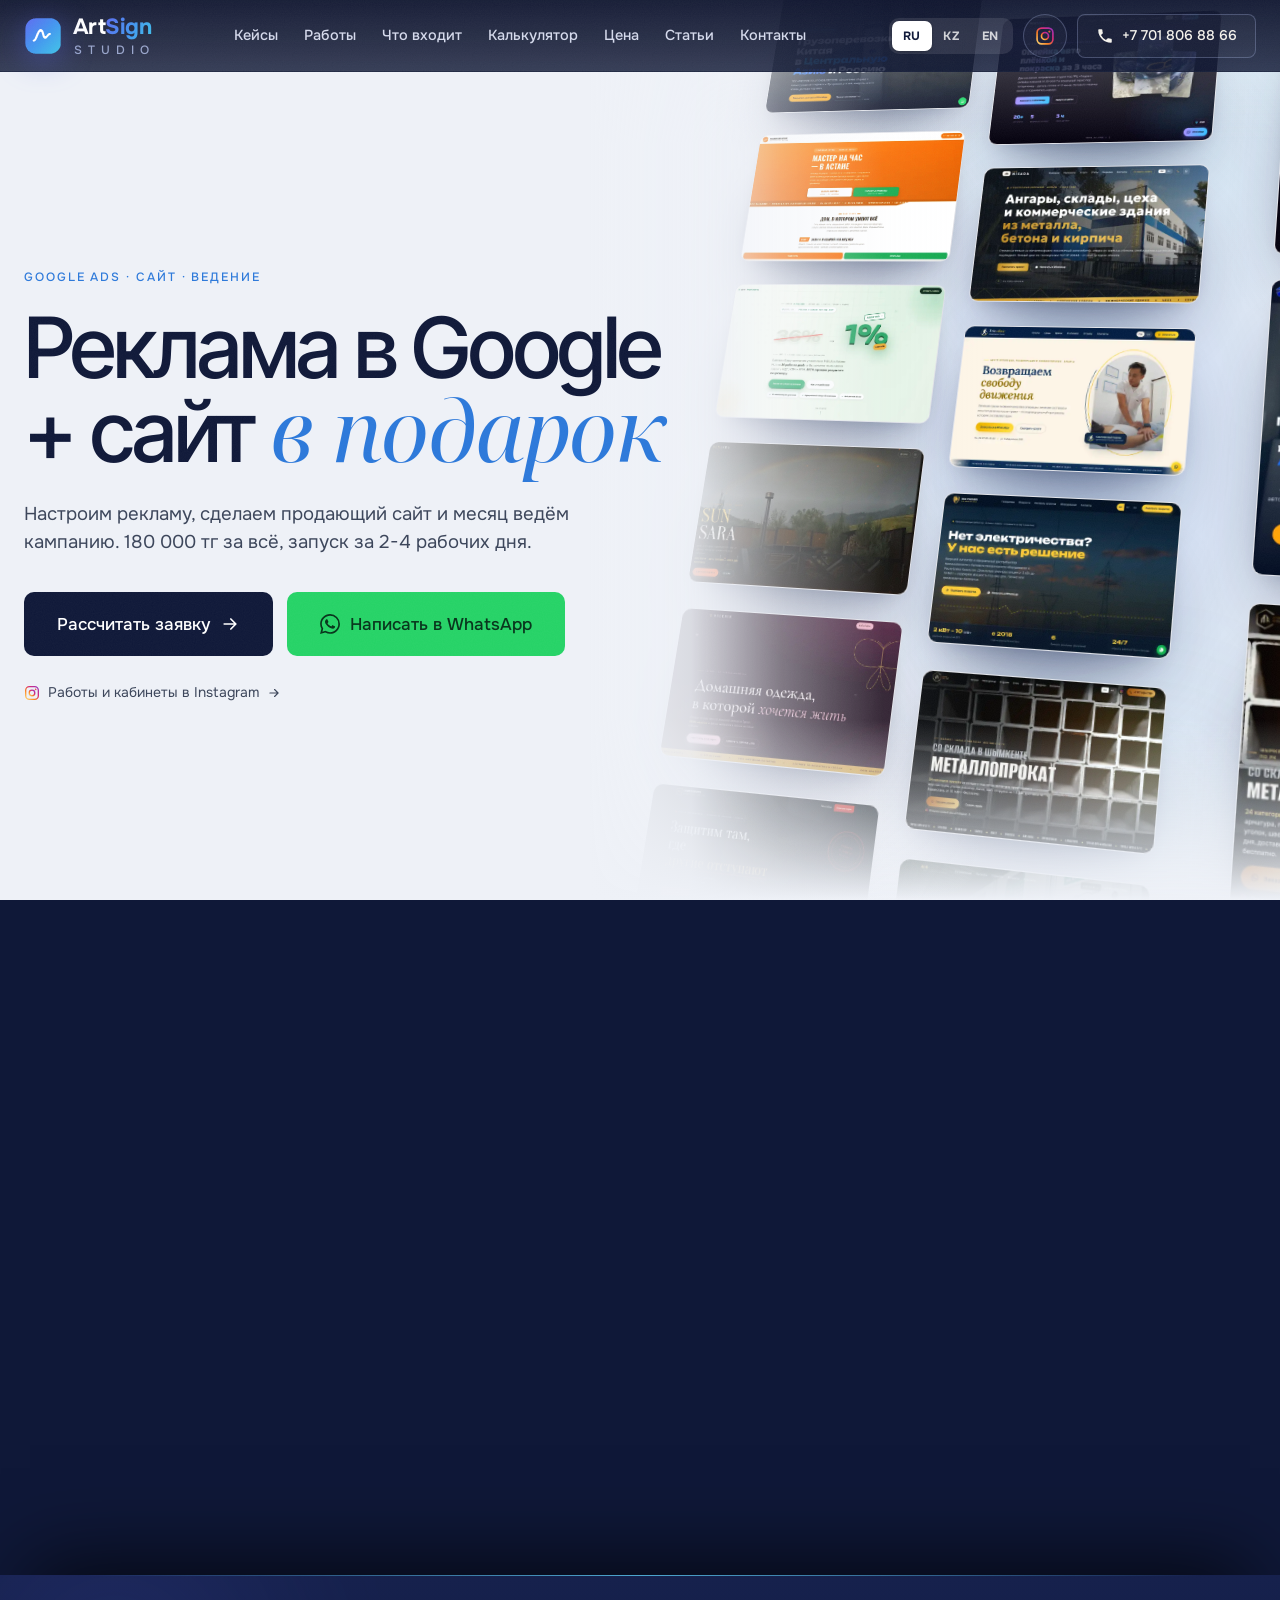
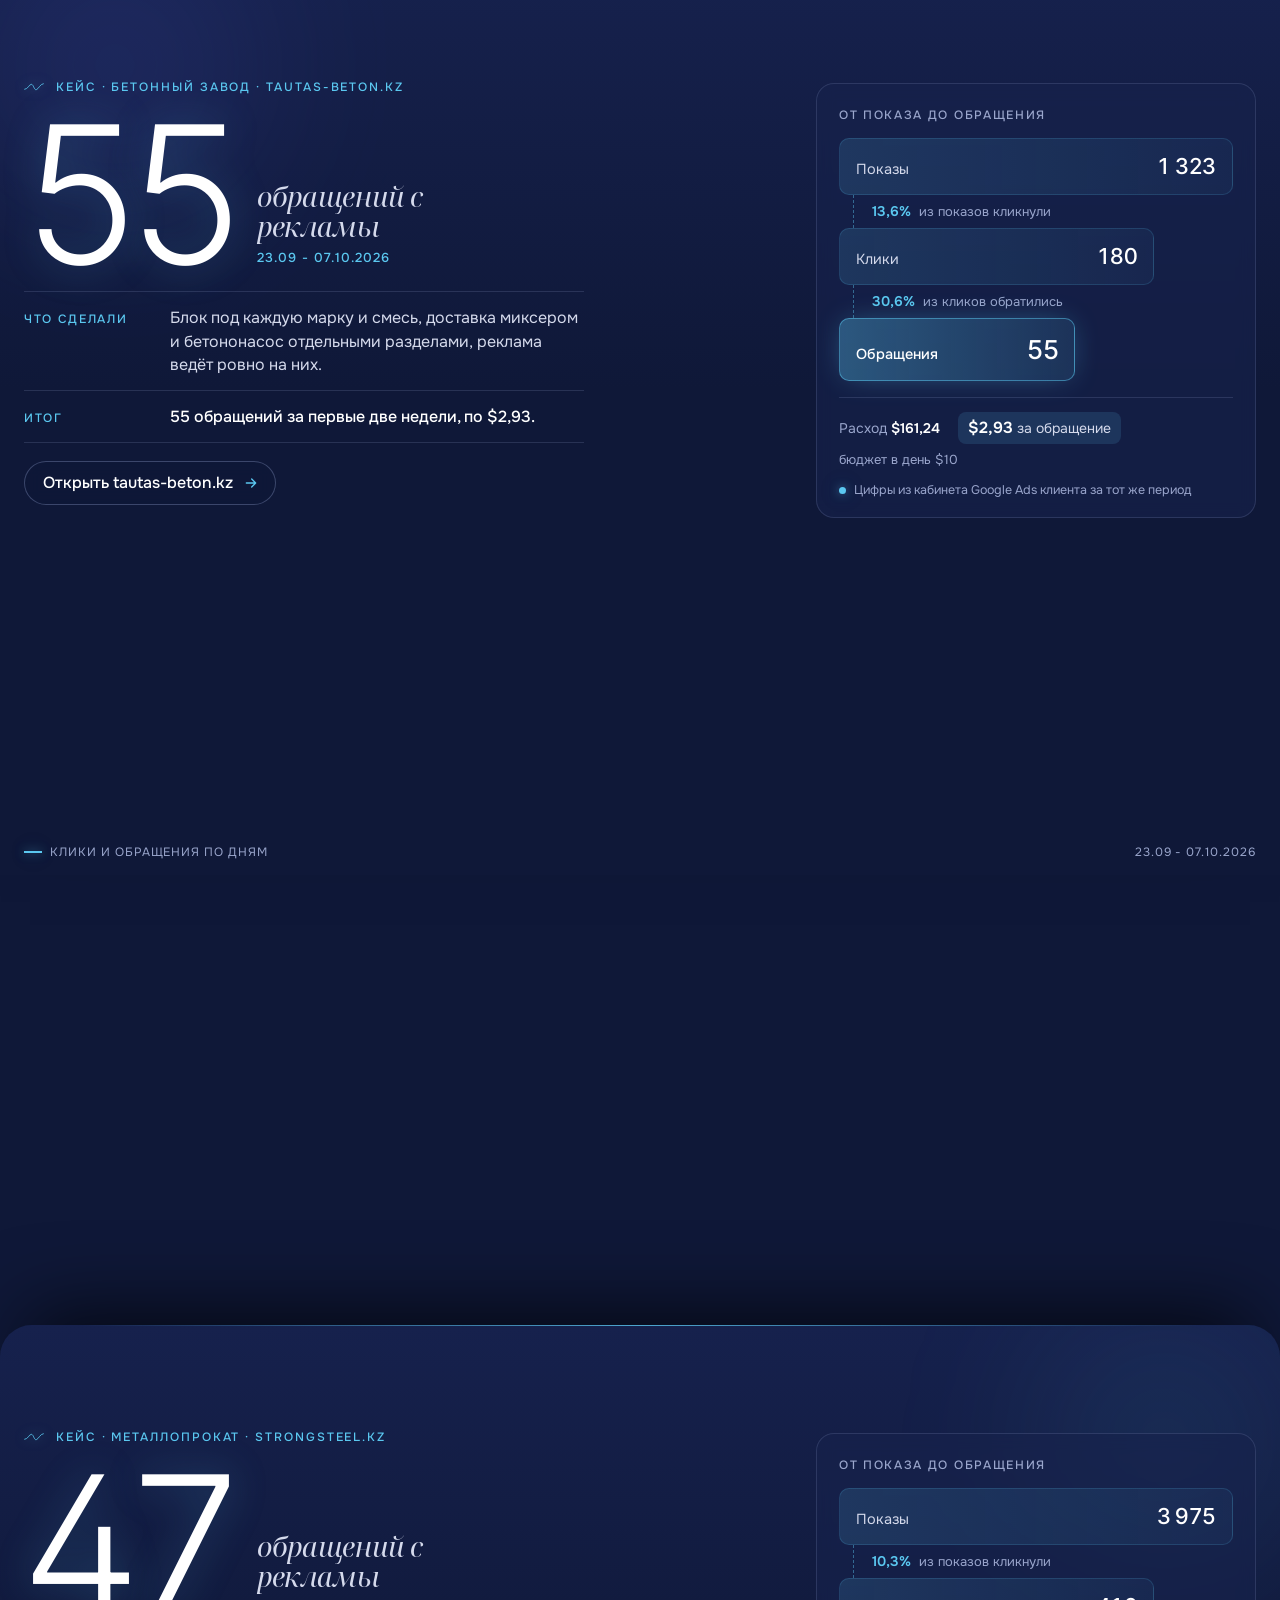
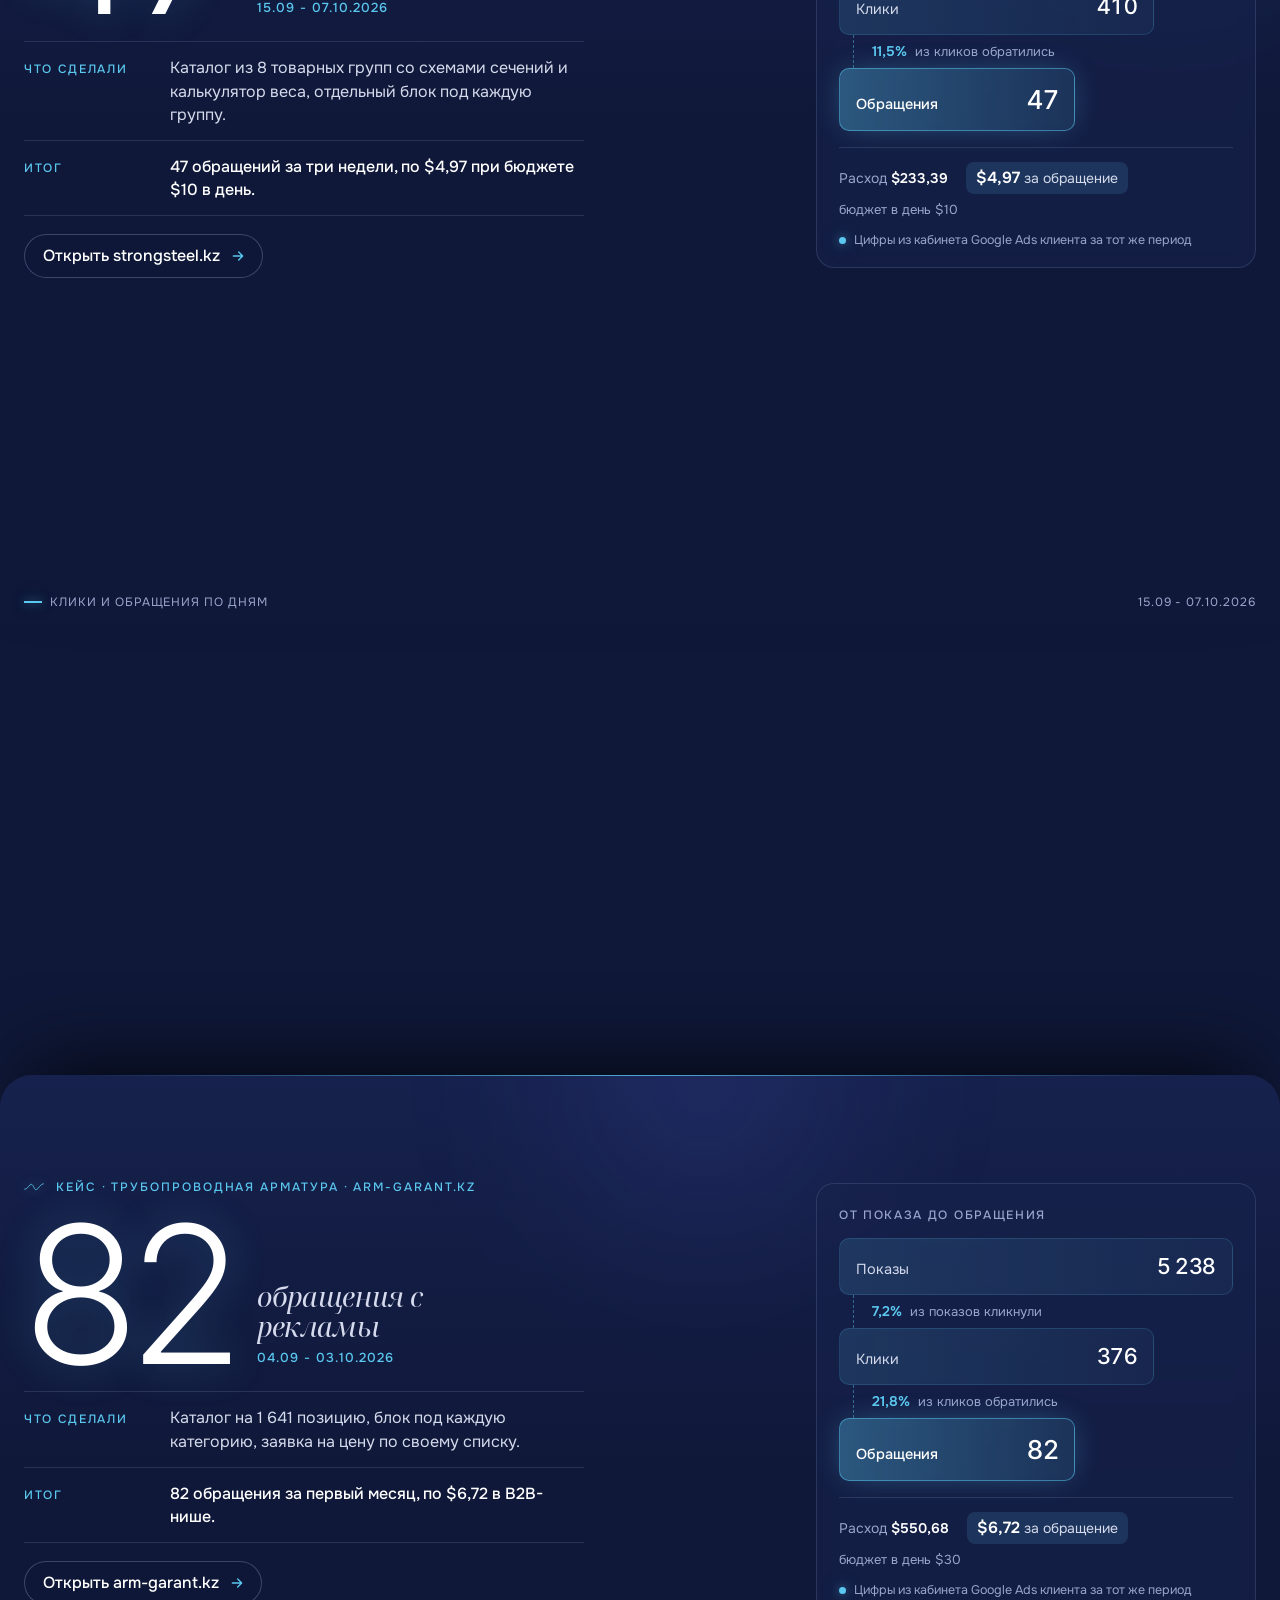
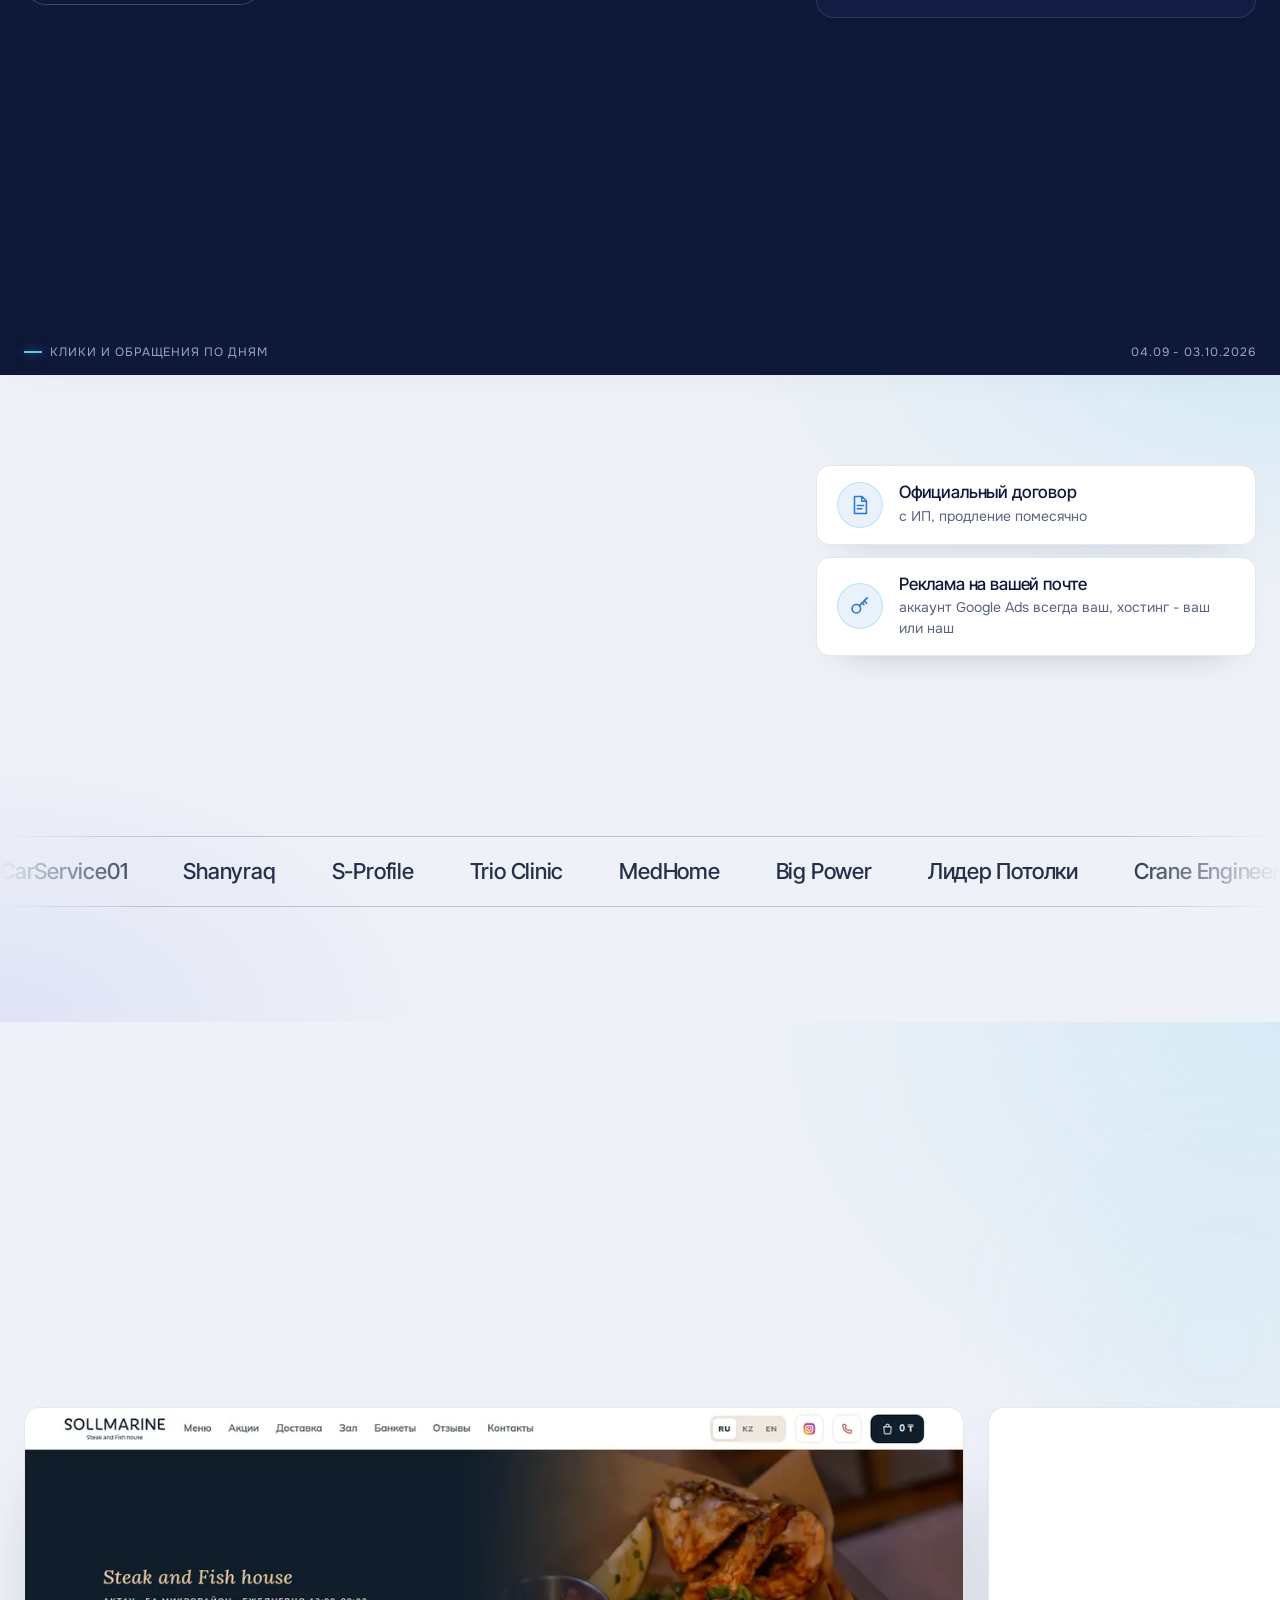
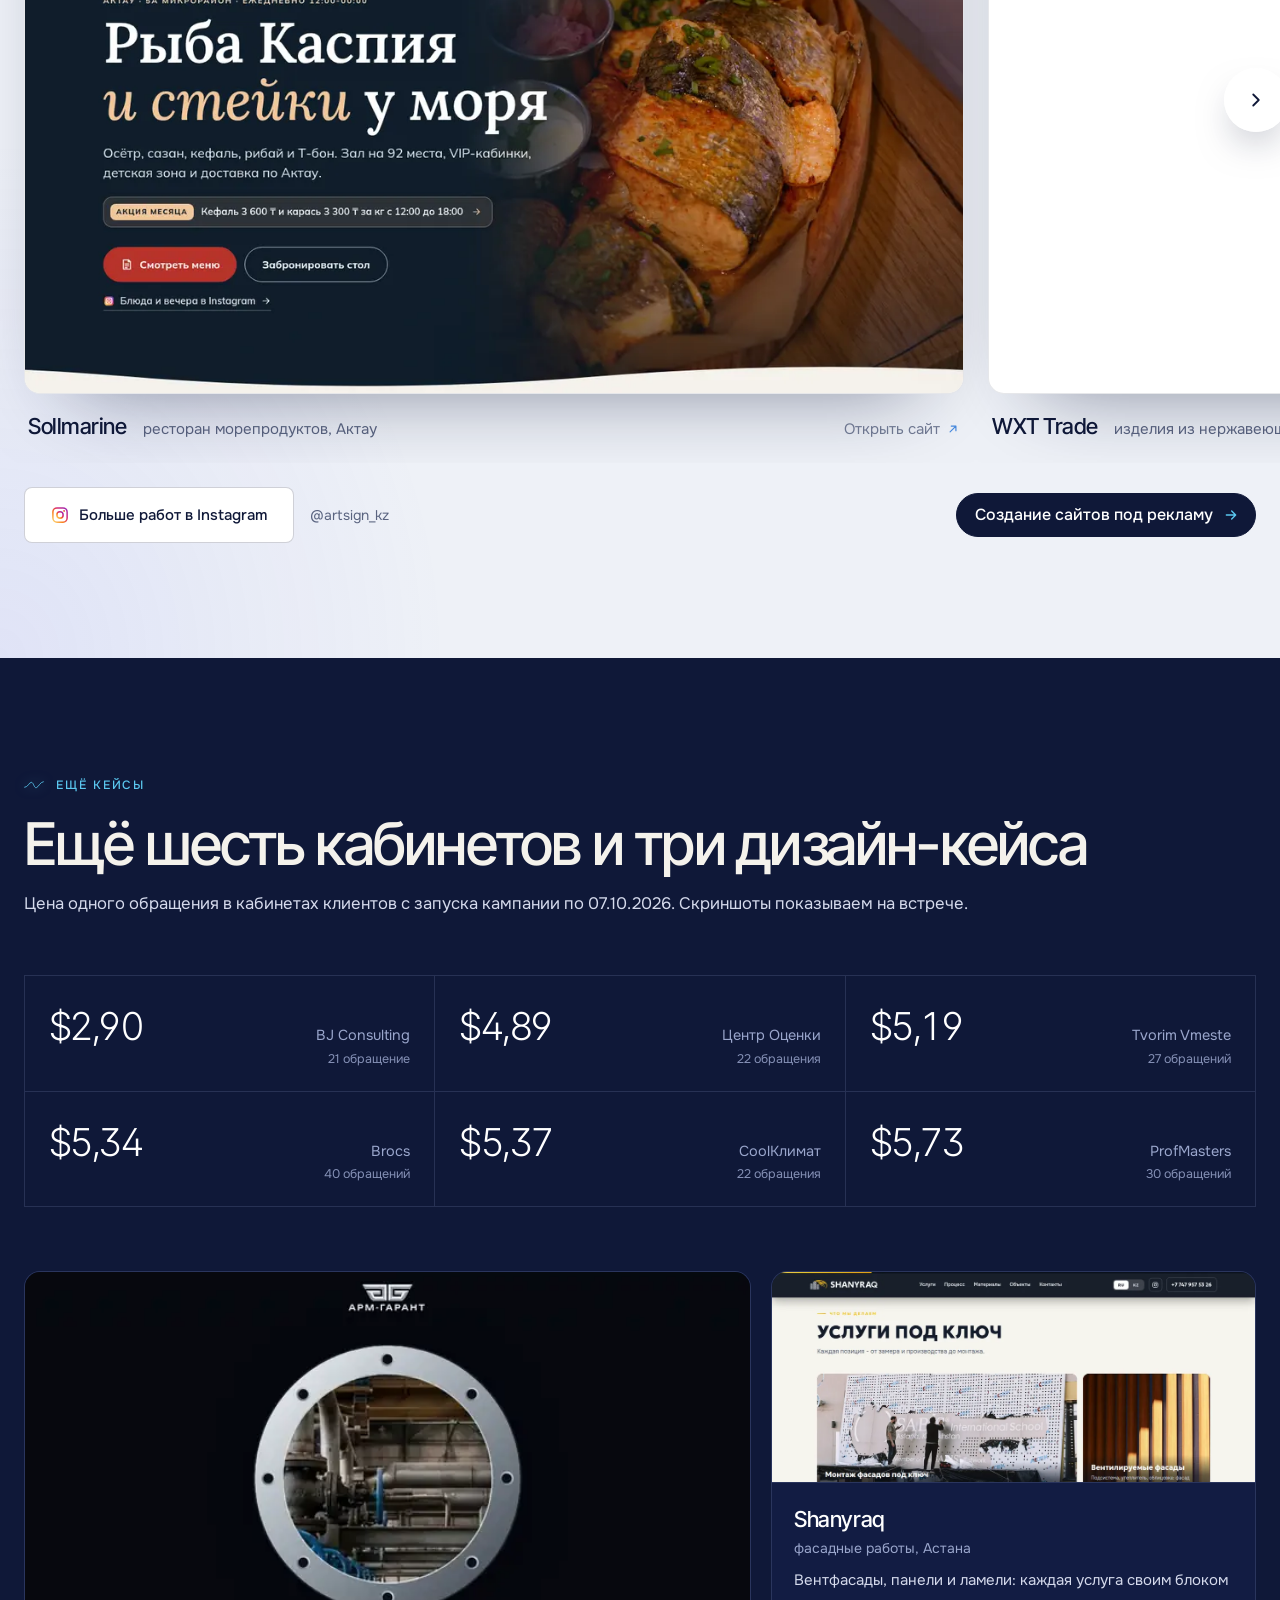
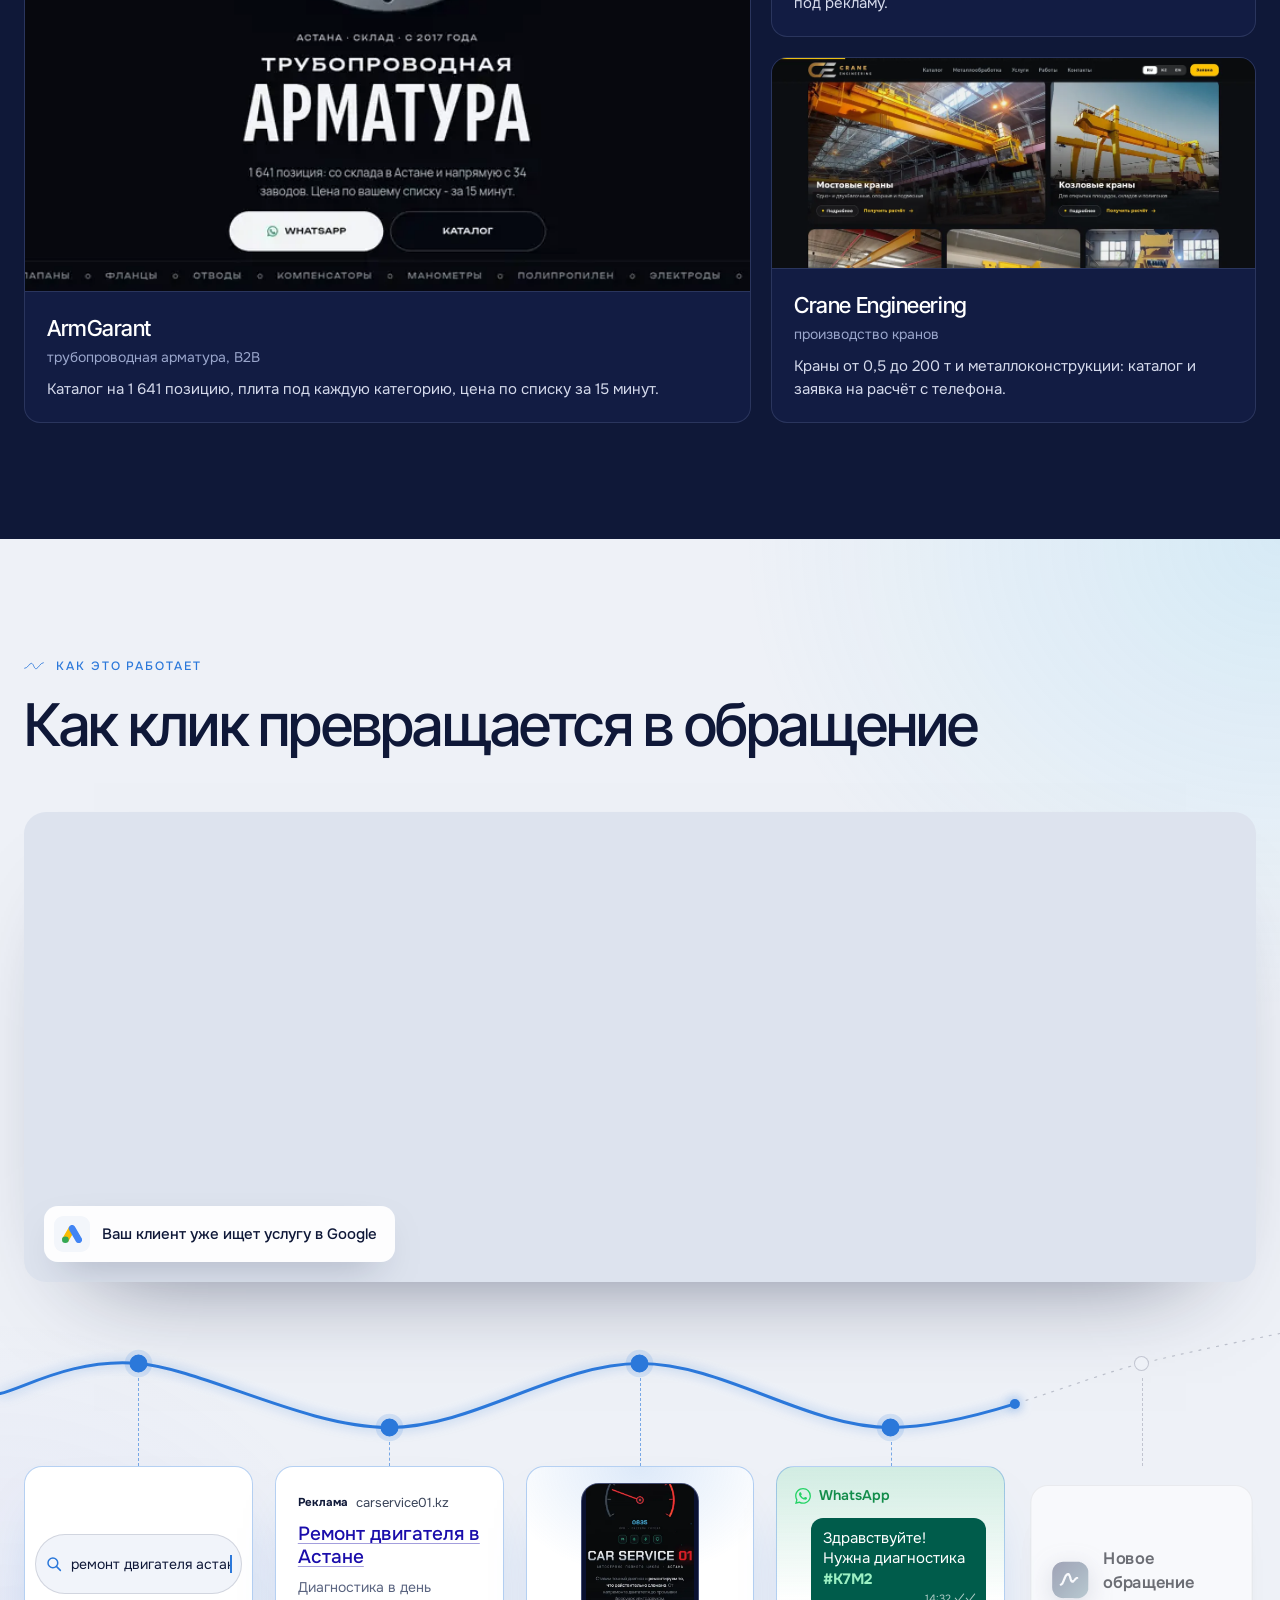
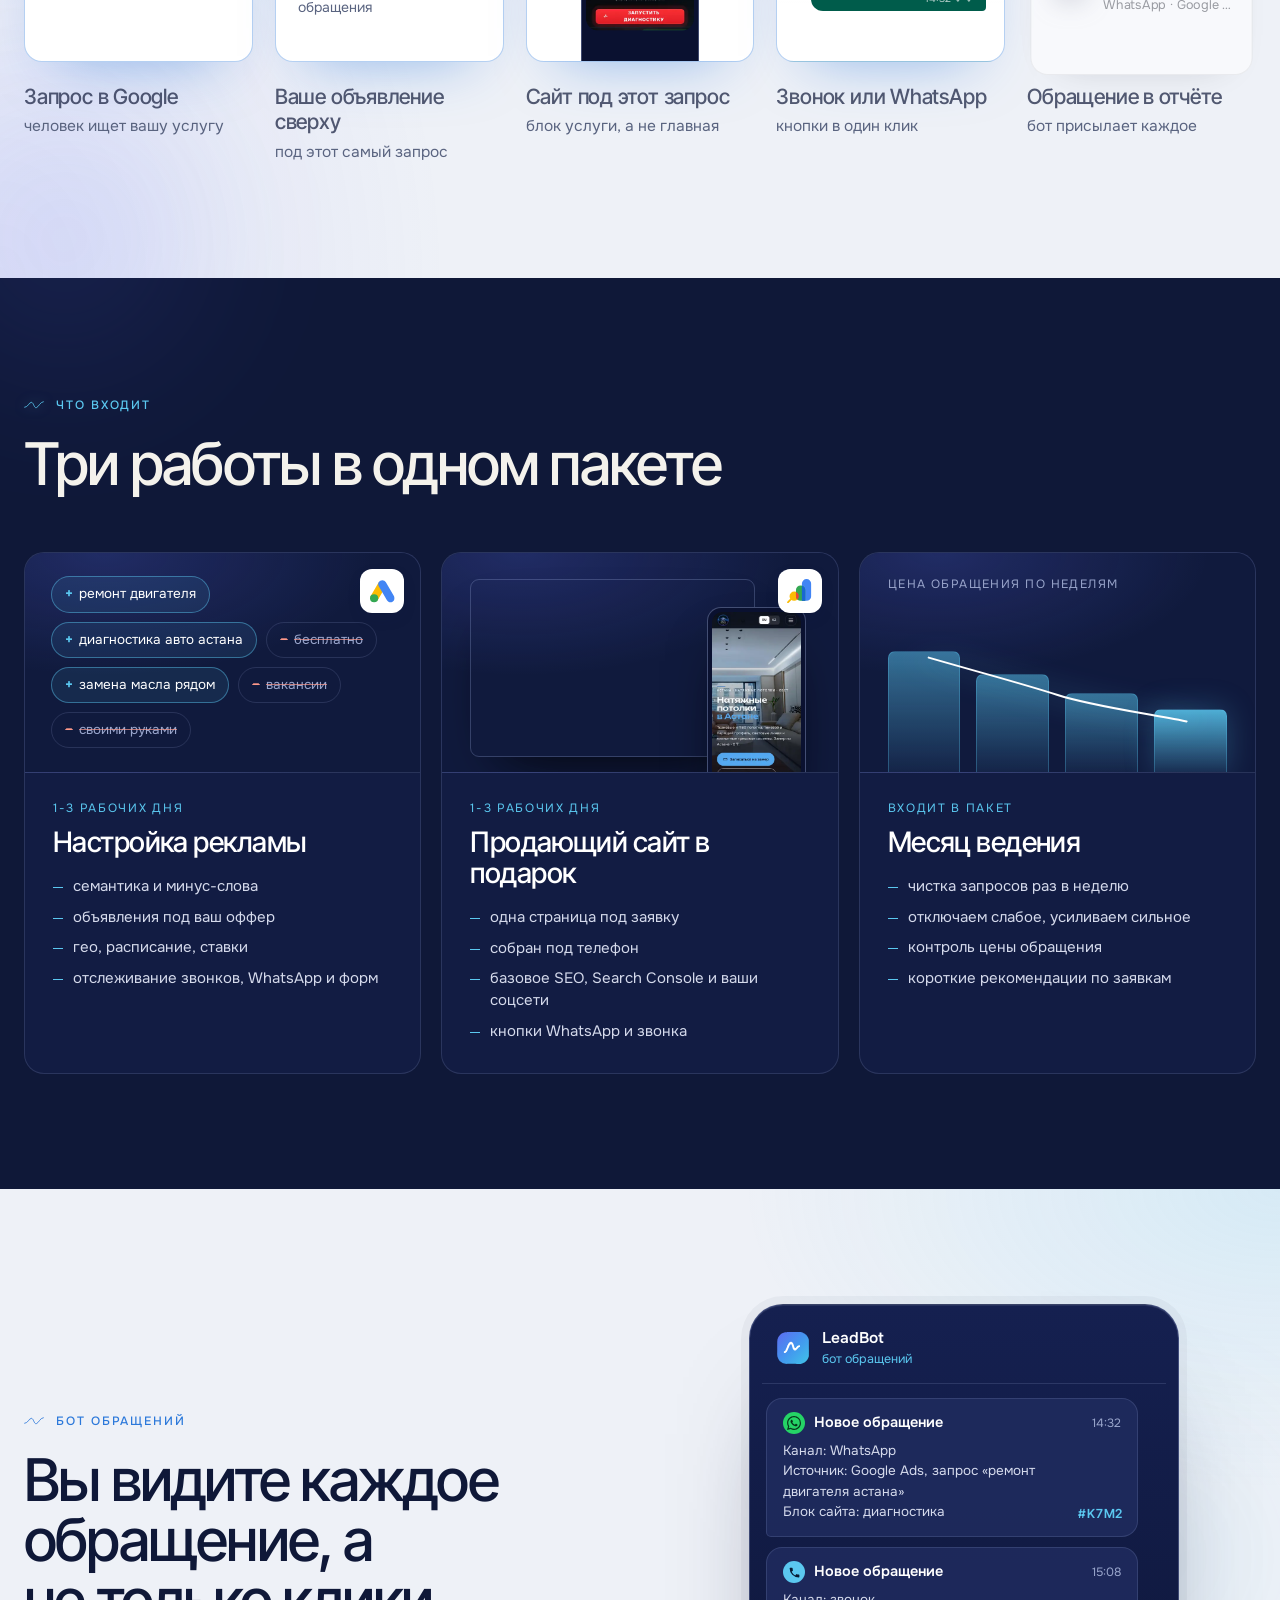
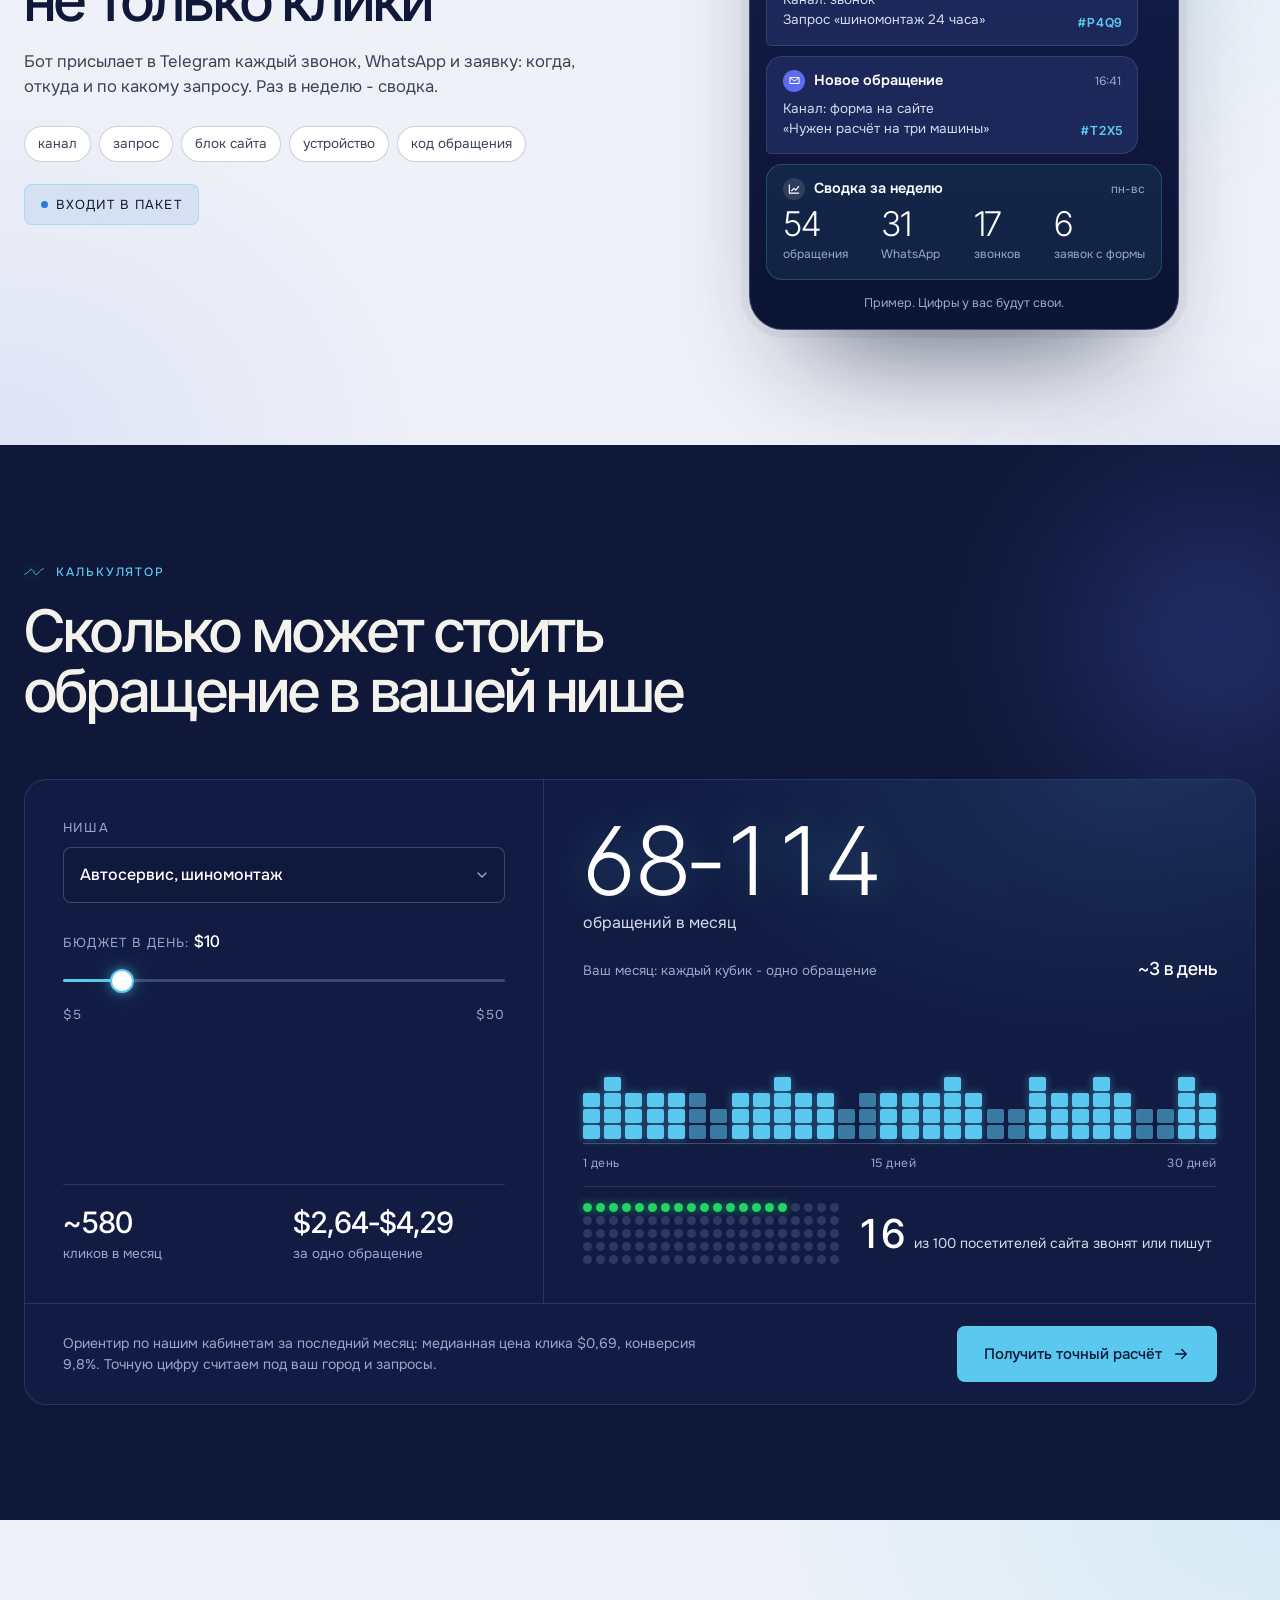
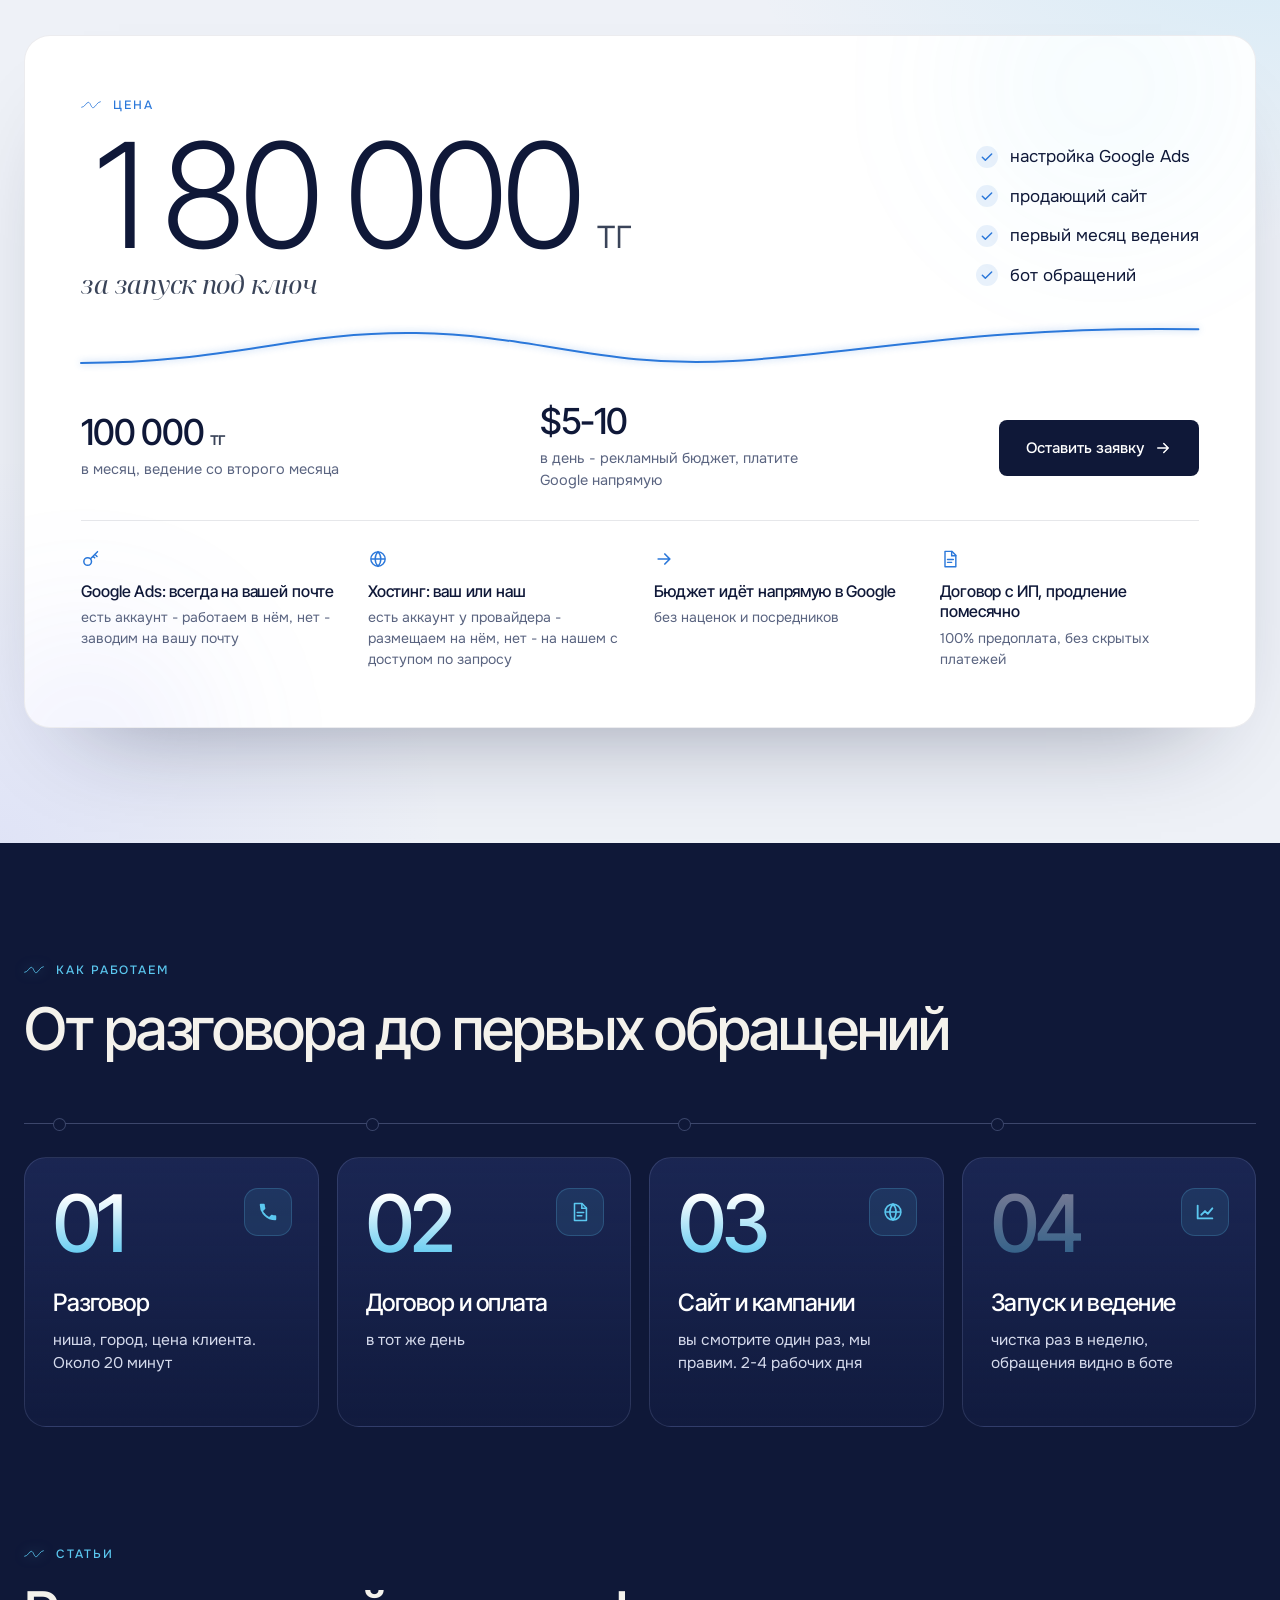
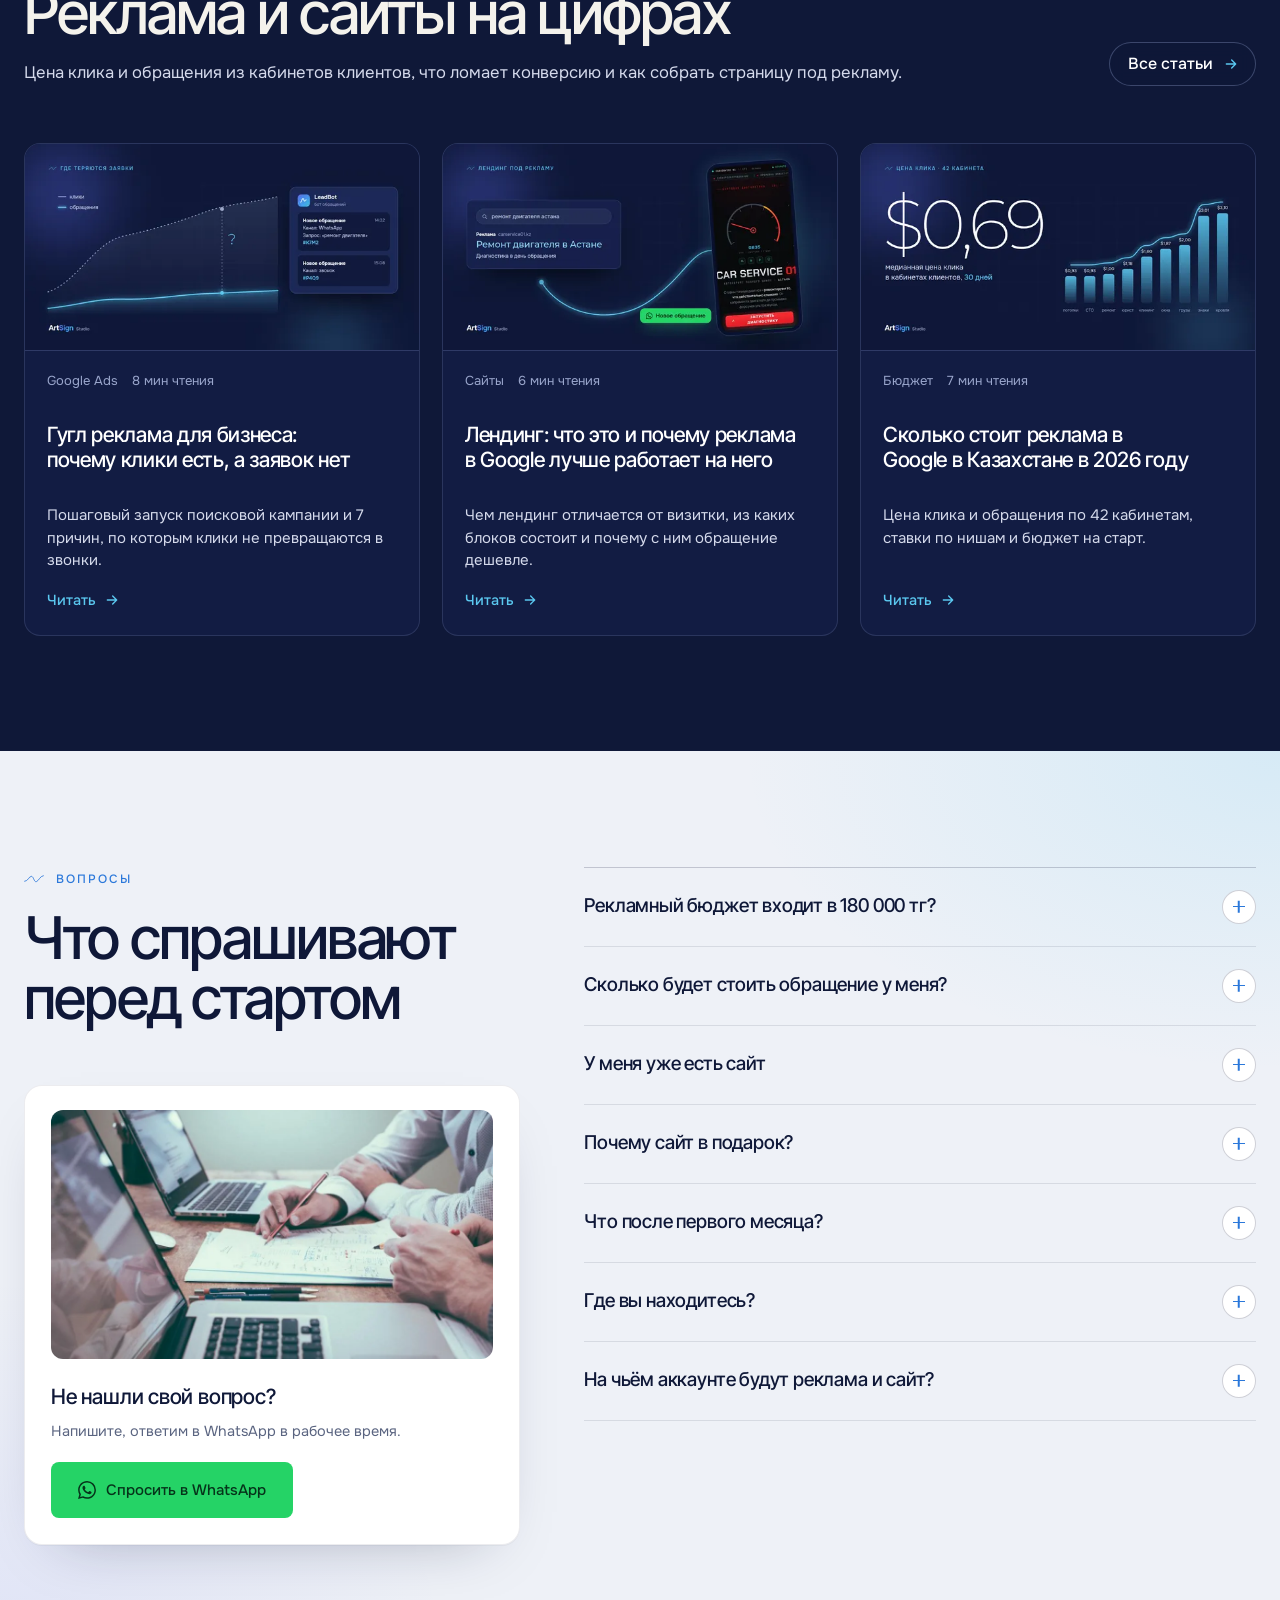
==== commit e994d411: "Google Ads всегда на почте клиента, доступ по запросу - только к хостингу; ответ «Почему сайт в пода" ====
--- a/index.html
+++ b/index.html
@@ -31,7 +31,7 @@
 <link rel="preconnect" href="https://fonts.googleapis.com">
 <link rel="preconnect" href="https://fonts.gstatic.com" crossorigin>
 <link rel="stylesheet" href="https://fonts.googleapis.com/css2?family=Inter+Tight:wght@300;400;500;600&family=Noto+Serif+Display:ital,wght@1,400&family=Onest:wght@400;500;600;700&display=swap">
-<link rel="stylesheet" href="styles.css?v=20261009-1">
+<link rel="stylesheet" href="styles.css?v=20261009-2">
 <script type="application/ld+json">
 {"@context":"https://schema.org","@type":"ProfessionalService","name":"ArtSign Studio","alternateName":"ArtSign","url":"https://artsign.kz/","image":"https://artsign.kz/assets/og-image.jpg","logo":"https://artsign.kz/assets/icon-512.png","telephone":"+77018068866","email":"artsignstudio.kz@gmail.com","description":"Настройка Google Ads, продающий сайт в подарок и месяц ведения за 180 000 тг.","address":{"@type":"PostalAddress","addressLocality":"Астана","addressCountry":"KZ"},"areaServed":"KZ","priceRange":"180 000 KZT","sameAs":["https://www.instagram.com/artsign_kz/"],"makesOffer":{"@type":"Offer","name":"Google Ads + сайт в подарок + месяц ведения","price":"180000","priceCurrency":"KZT","url":"https://artsign.kz/#price"}}
 </script>
@@ -242,7 +242,7 @@
     <div class="tnum rv"><b class="cnt" data-n="35">35</b><span data-i="t.f2">новых клиентов в месяц</span></div>
     <ul class="tguar rv">
       <li><span class="tg-ic" aria-hidden="true"><svg width="22" height="22"><use href="#ic-doc"/></svg></span><div><b data-i="t.f3b">Официальный договор</b><span data-i="t.f3">с ИП, продление помесячно</span></div></li>
-      <li><span class="tg-ic" aria-hidden="true"><svg width="22" height="22"><use href="#ic-key"/></svg></span><div><b data-i="t.f4b">Ваш аккаунт или наш</b><span data-i="t.f4">есть свой - работаем в нём, нет - заведём и дадим доступ</span></div></li>
+      <li><span class="tg-ic" aria-hidden="true"><svg width="22" height="22"><use href="#ic-key"/></svg></span><div><b data-i="t.f4b">Реклама на вашей почте</b><span data-i="t.f4">аккаунт Google Ads всегда ваш, хостинг - ваш или наш</span></div></li>
     </ul>
   </div>
   <div class="wrap tools rv">
@@ -579,8 +579,8 @@
         <a class="btn btn-ac" href="#contact"><span data-i="pr.btn">Оставить заявку</span><svg width="18" height="18"><use href="#ic-arr"/></svg></a>
       </div>
       <ul class="terms" id="terms" aria-label="Условия">
-        <li><svg width="20" height="20"><use href="#ic-key"/></svg><b data-i="tm.1">Google Ads: ваш аккаунт или наш</b><span data-i="tm.1s">есть свой - работаем в нём, нет - заводим и даём доступ по запросу</span></li>
-        <li><svg width="20" height="20"><use href="#ic-globe"/></svg><b data-i="tm.2">Хостинг: ваш или наш</b><span data-i="tm.2s">есть аккаунт у провайдера - размещаем сайт на нём</span></li>
+        <li><svg width="20" height="20"><use href="#ic-key"/></svg><b data-i="tm.1">Google Ads: всегда на вашей почте</b><span data-i="tm.1s">есть аккаунт - работаем в нём, нет - заводим на вашу почту</span></li>
+        <li><svg width="20" height="20"><use href="#ic-globe"/></svg><b data-i="tm.2">Хостинг: ваш или наш</b><span data-i="tm.2s">есть аккаунт у провайдера - размещаем на нём, нет - на нашем с доступом по запросу</span></li>
         <li><svg width="20" height="20"><use href="#ic-arr"/></svg><b data-i="tm.3">Бюджет идёт напрямую в Google</b><span data-i="tm.3s">без наценок и посредников</span></li>
         <li><svg width="20" height="20"><use href="#ic-doc"/></svg><b data-i="tm.4">Договор с ИП, продление помесячно</b><span data-i="tm.4s">100% предоплата, без скрытых платежей</span></li>
       </ul>
@@ -651,10 +651,10 @@
       <details><summary><span data-i="f.q1">Рекламный бюджет входит в 180 000 тг?</span><i aria-hidden="true"></i></summary><p data-i="f.a1">Нет. Это оплата работы. За клики вы платите Google сами, старт от $5-10 в день.</p></details>
       <details><summary><span data-i="f.q2">Сколько будет стоить обращение у меня?</span><i aria-hidden="true"></i></summary><p data-i="f.a2">Зависит от ниши и города. Ориентир - в калькуляторе выше, точный расчёт сделаем бесплатно.</p></details>
       <details><summary><span data-i="f.q3">У меня уже есть сайт</span><i aria-hidden="true"></i></summary><p data-i="f.a3">Настроим рекламу на него, а подарочную страницу сделаем под одну услугу или акцию.</p></details>
-      <details><summary><span data-i="f.q4">Почему сайт в подарок?</span><i aria-hidden="true"></i></summary><p data-i="f.a4">Мы собираем сайты по отработанной системе за 1-3 дня, а зарабатываем на ведении.</p></details>
-      <details><summary><span data-i="f.q5">Что после первого месяца?</span><i aria-hidden="true"></i></summary><p data-i="f.a5">Продлеваете ведение за 100 000 тг в месяц или завершаем работу: доступ к кабинету и сайту даём по запросу.</p></details>
+      <details><summary><span data-i="f.q4">Почему сайт в подарок?</span><i aria-hidden="true"></i></summary><p data-i="f.a4">Без хорошего сайта реклама не окупается, поэтому он входит в пакет. Собираем по отработанной системе за 1-3 дня, а дальше улучшаем по результатам рекламы.</p></details>
+      <details><summary><span data-i="f.q5">Что после первого месяца?</span><i aria-hidden="true"></i></summary><p data-i="f.a5">Продлеваете ведение за 100 000 тг в месяц или завершаем работу: кабинет Google Ads и так на вашей почте, доступ к хостингу сайта даём по запросу.</p></details>
       <details><summary><span data-i="f.q6">Где вы находитесь?</span><i aria-hidden="true"></i></summary><p data-i="f.a6">В Астане, здесь же наш офис - можно приехать. С клиентами из других городов и стран всё обсуждаем онлайн: разговор, показ и правки.</p></details>
-      <details><summary><span data-i="f.q7">На чьём аккаунте будут реклама и сайт?</span><i aria-hidden="true"></i></summary><p data-i="f.a7">Если у вас уже есть аккаунт Google Ads и хостинг, работаем в них. Если нет - заводим на нашем и по запросу даём вам доступ.</p></details>
+      <details><summary><span data-i="f.q7">На чьём аккаунте будут реклама и сайт?</span><i aria-hidden="true"></i></summary><p data-i="f.a7">Реклама - всегда на вашей почте: есть аккаунт Google Ads - работаем в нём, нет - заводим на вашу почту. Хостинг: есть ваш - размещаем сайт на нём, нет - на нашем и по запросу даём доступ.</p></details>
     </div>
   </div>
 </section>
@@ -723,6 +723,6 @@
 
 <div class="grain" aria-hidden="true"></div>
 
-<script src="script.js?v=20261009-1" defer></script>
+<script src="script.js?v=20261009-2" defer></script>
 </body>
 </html>
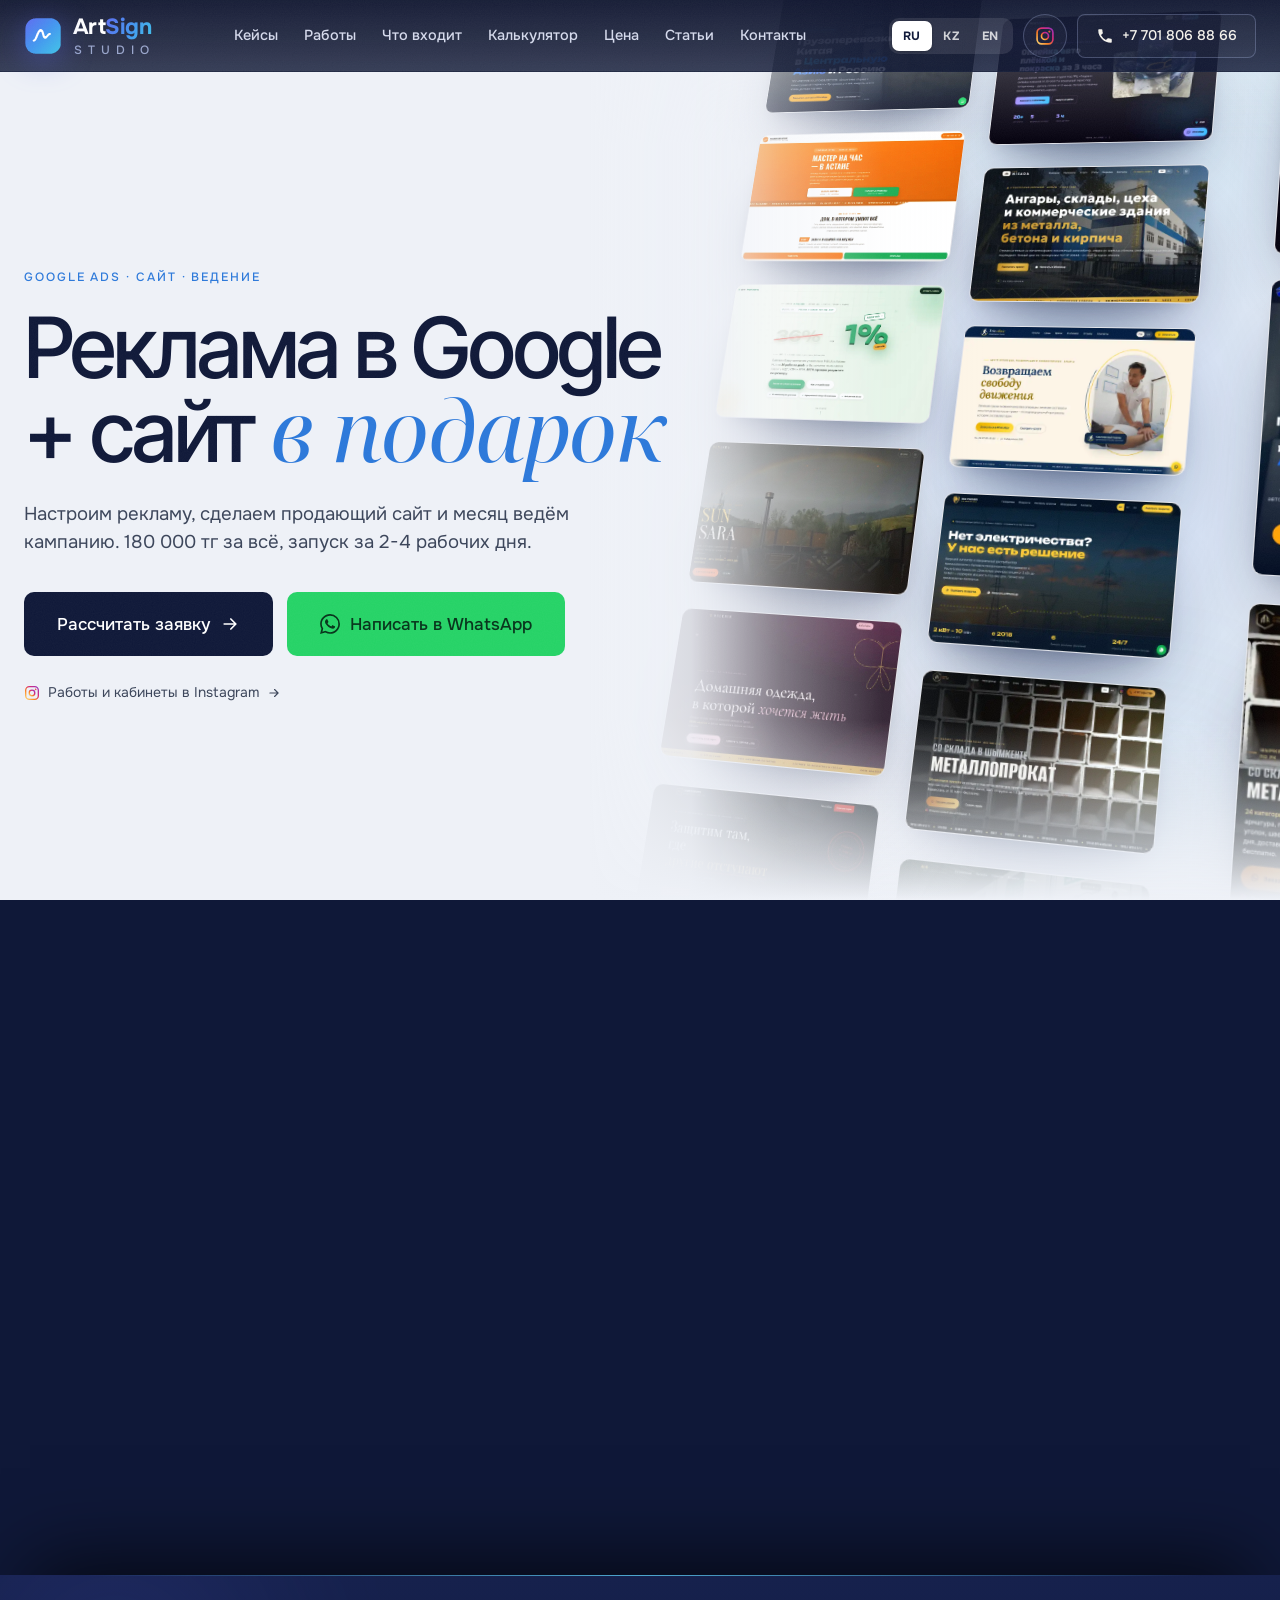
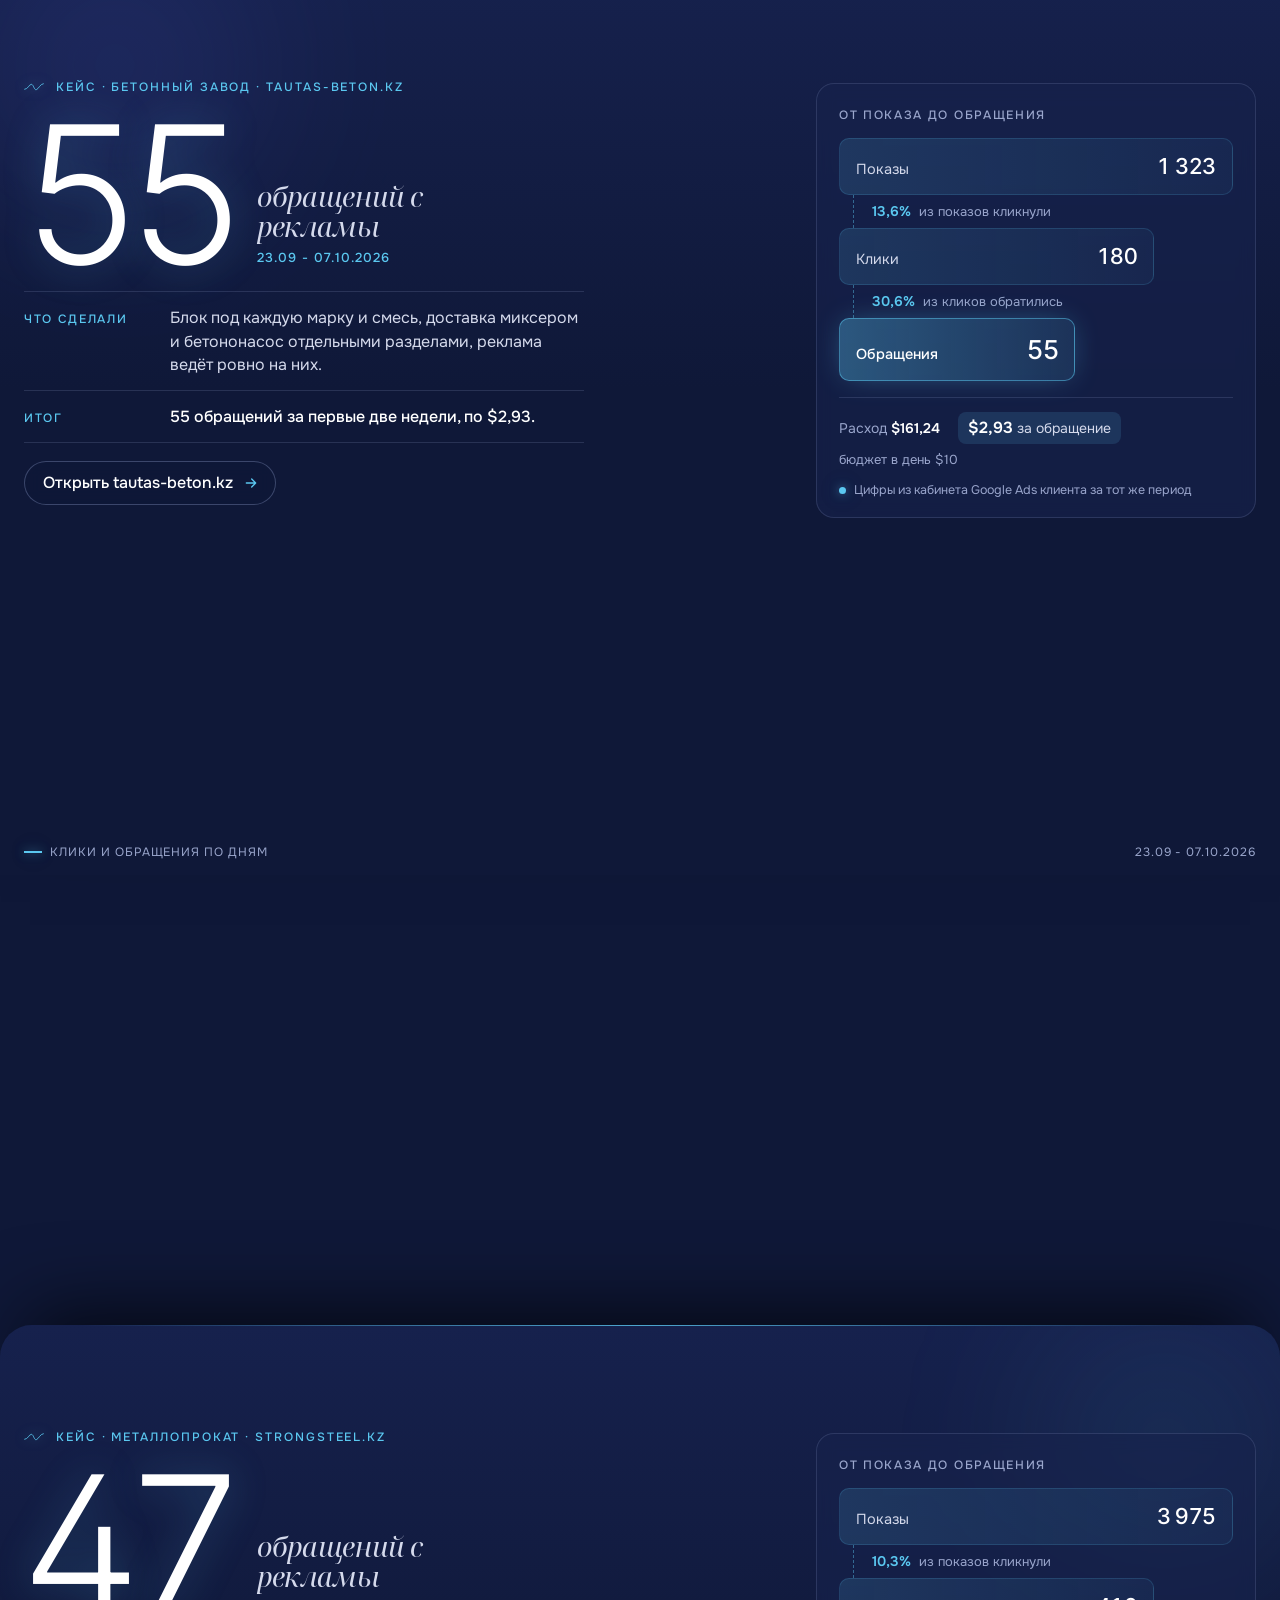
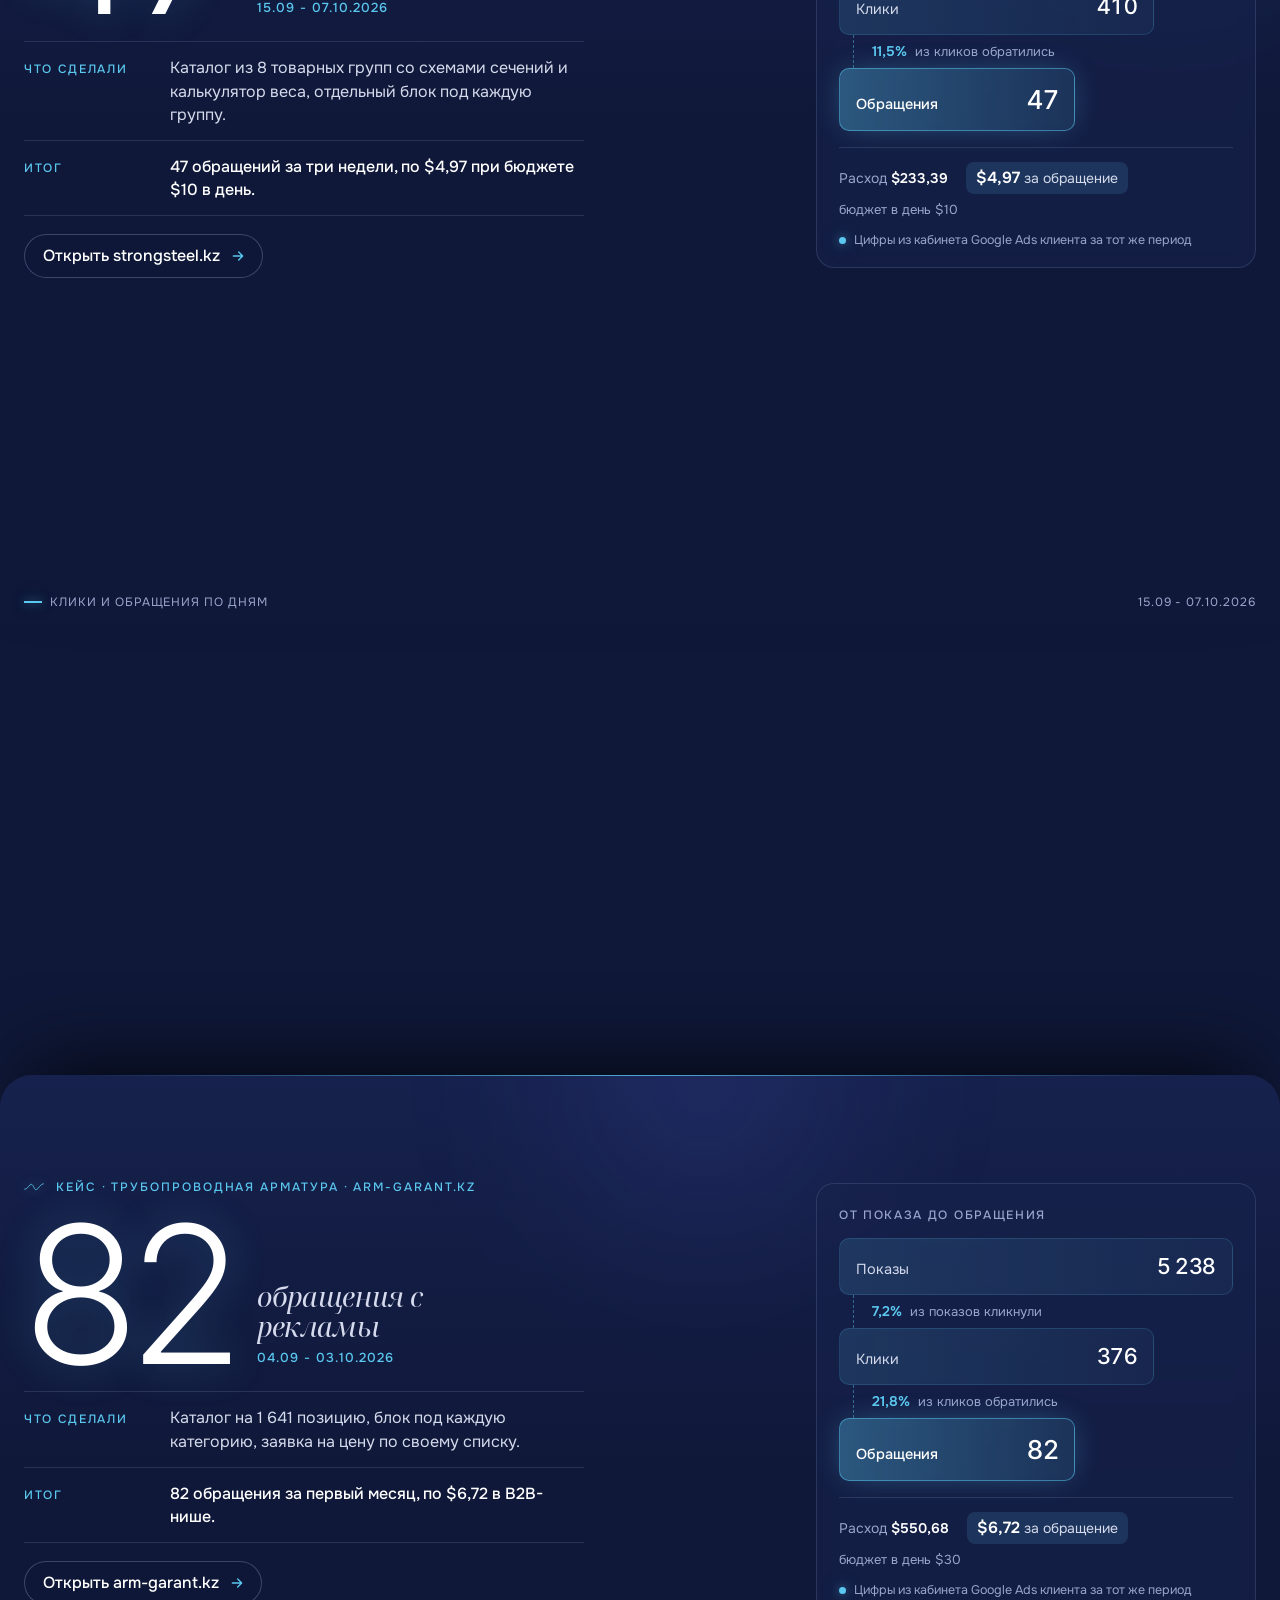
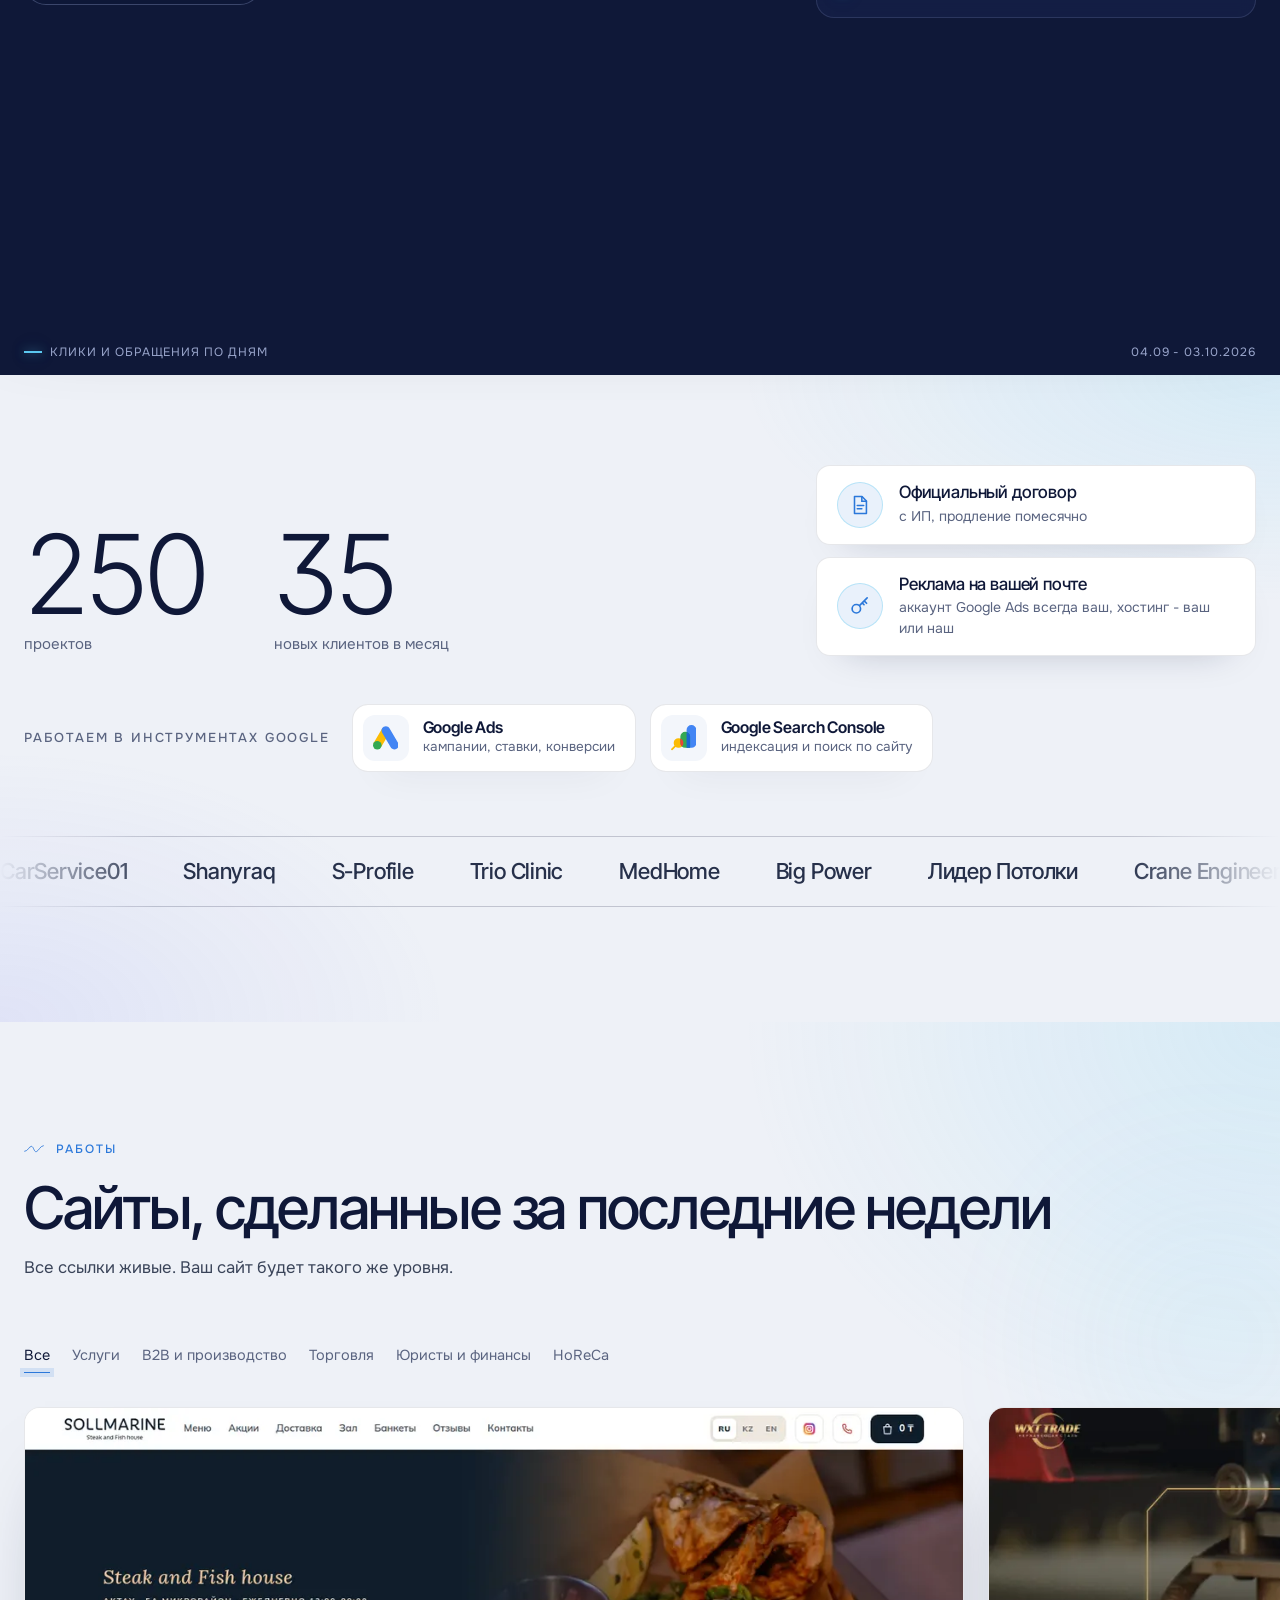
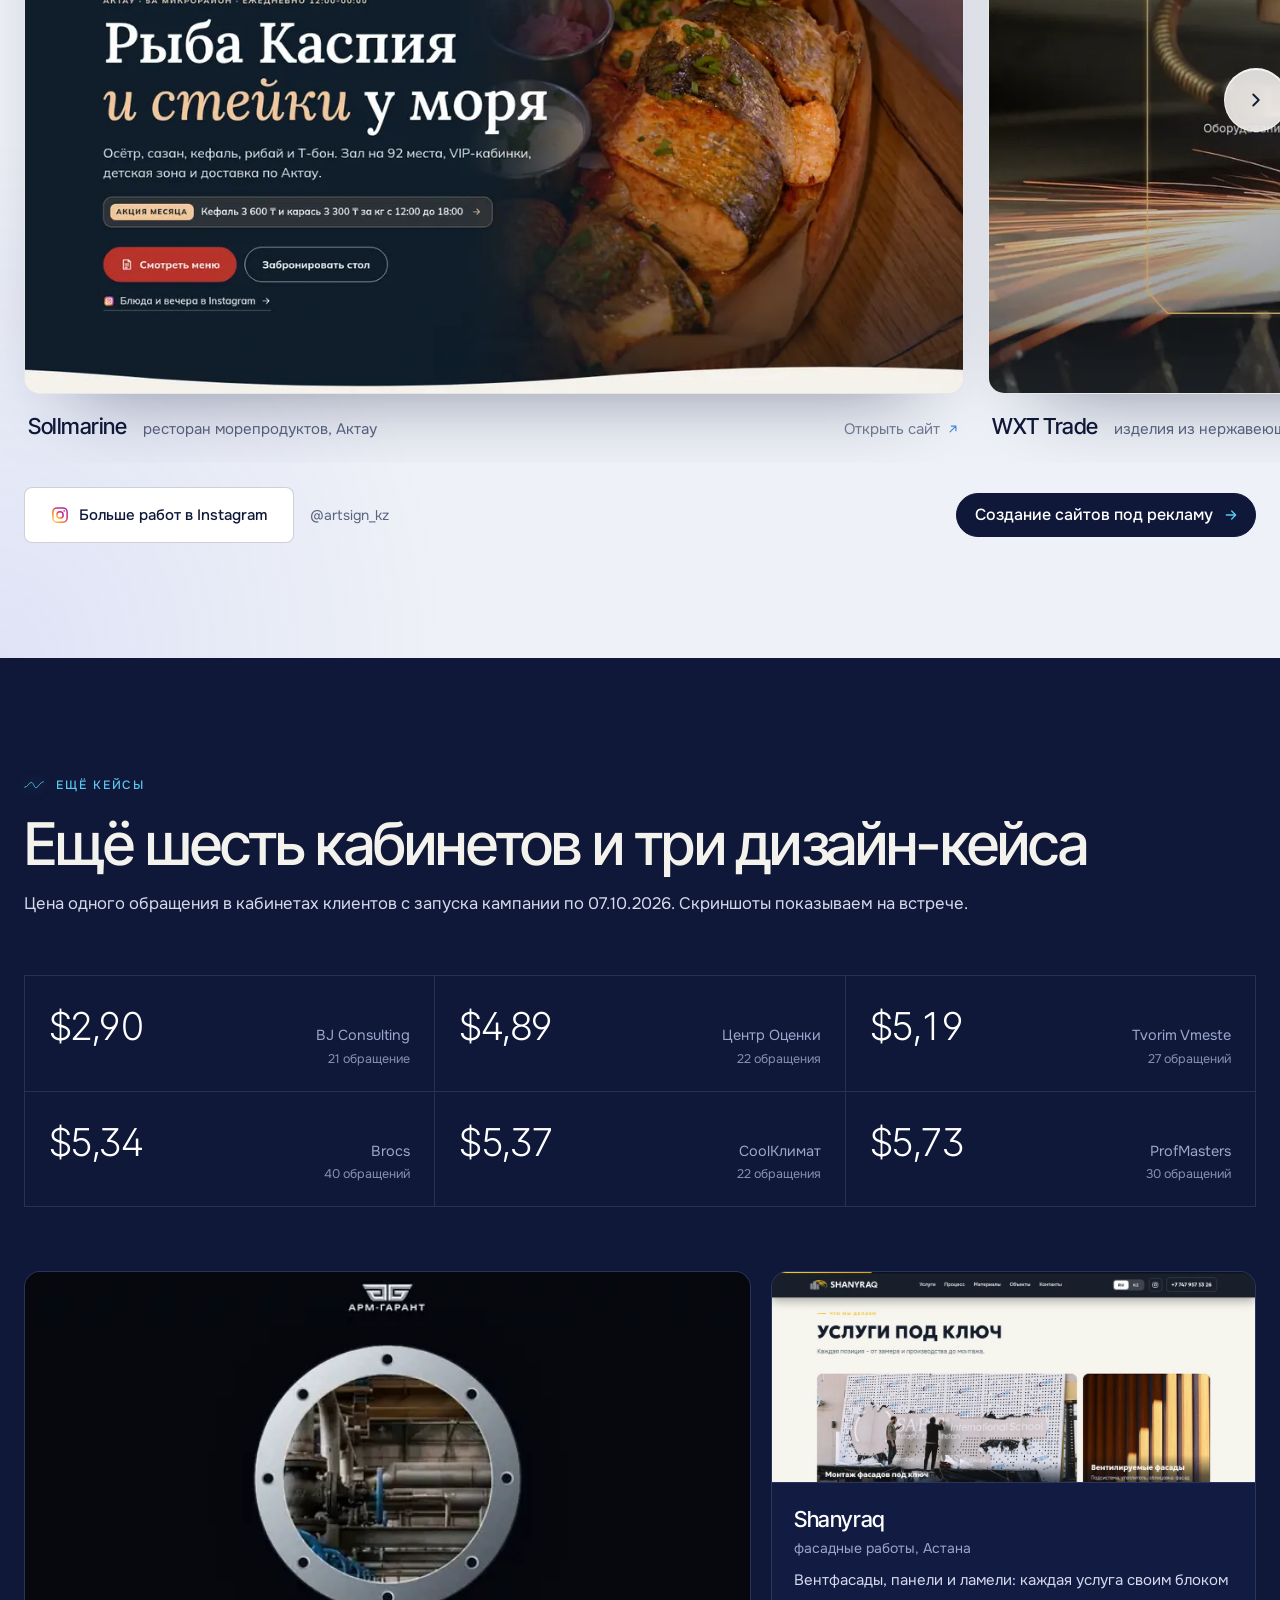
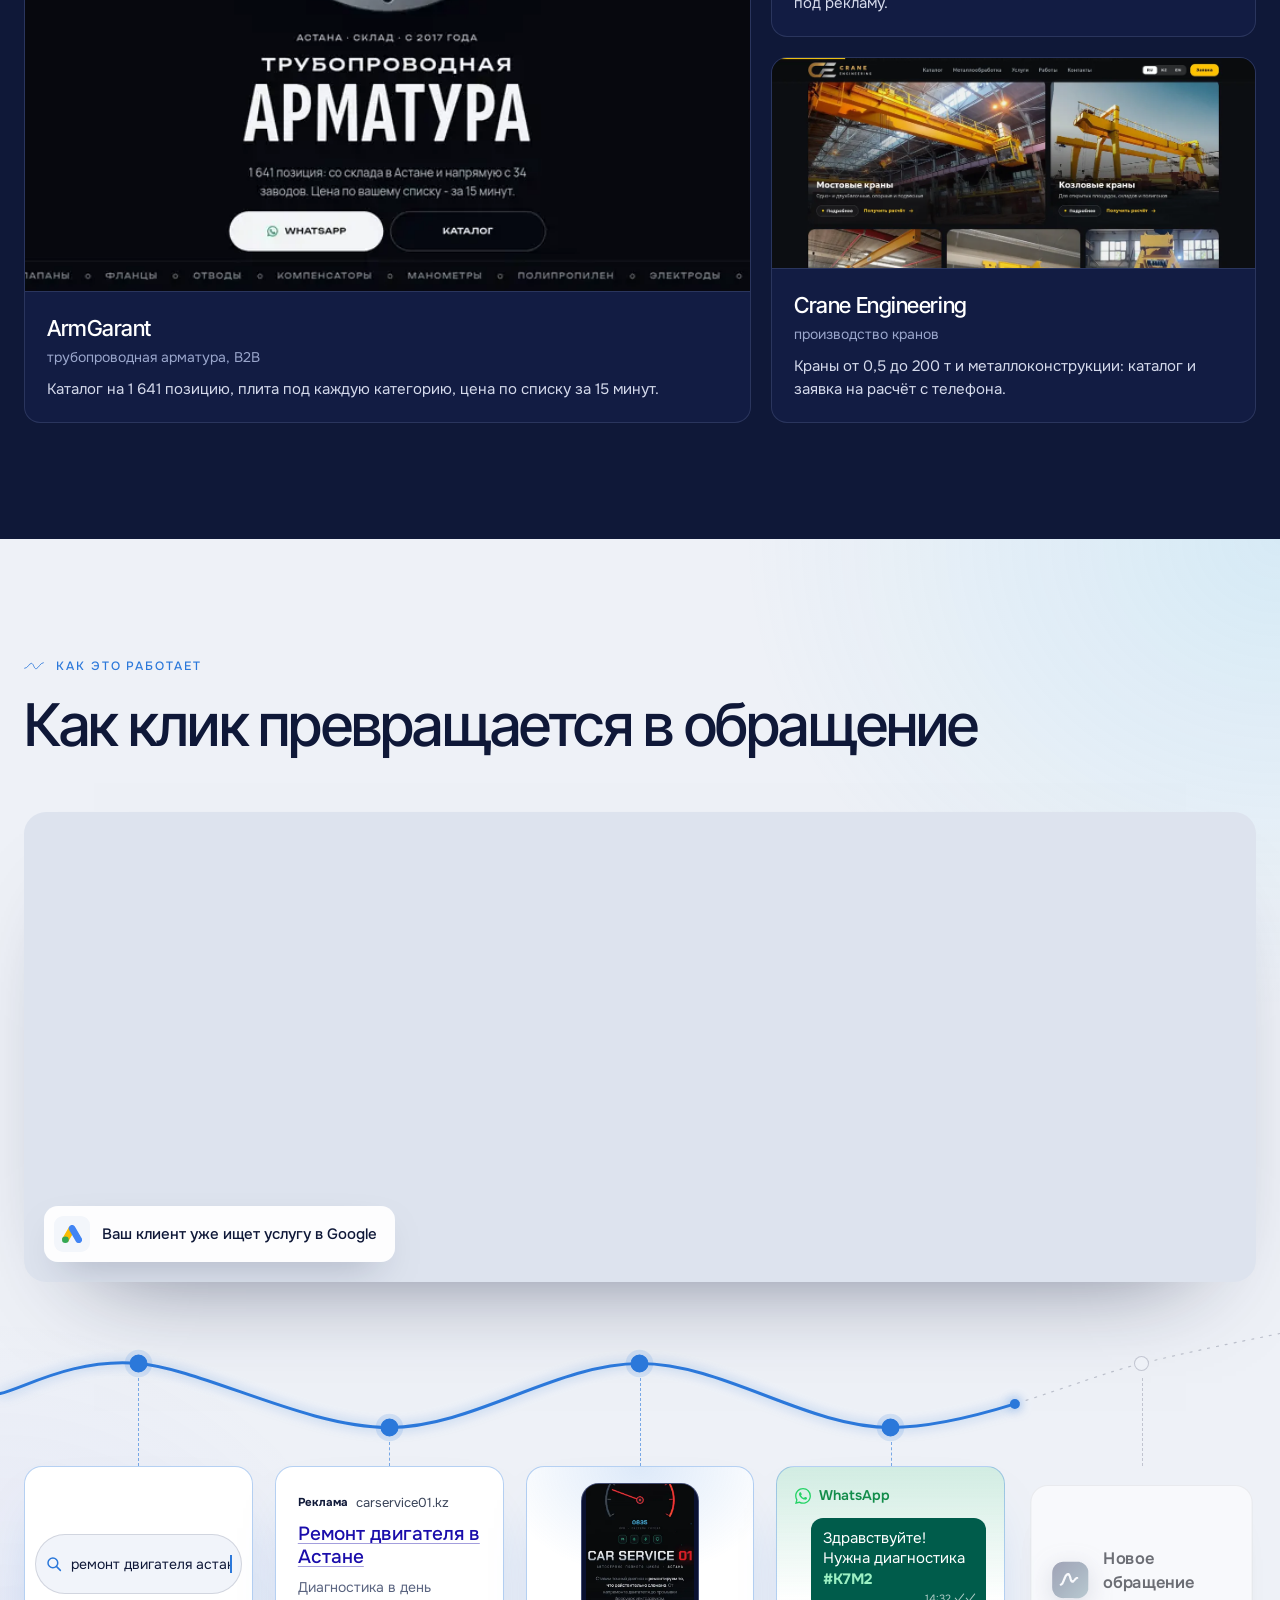
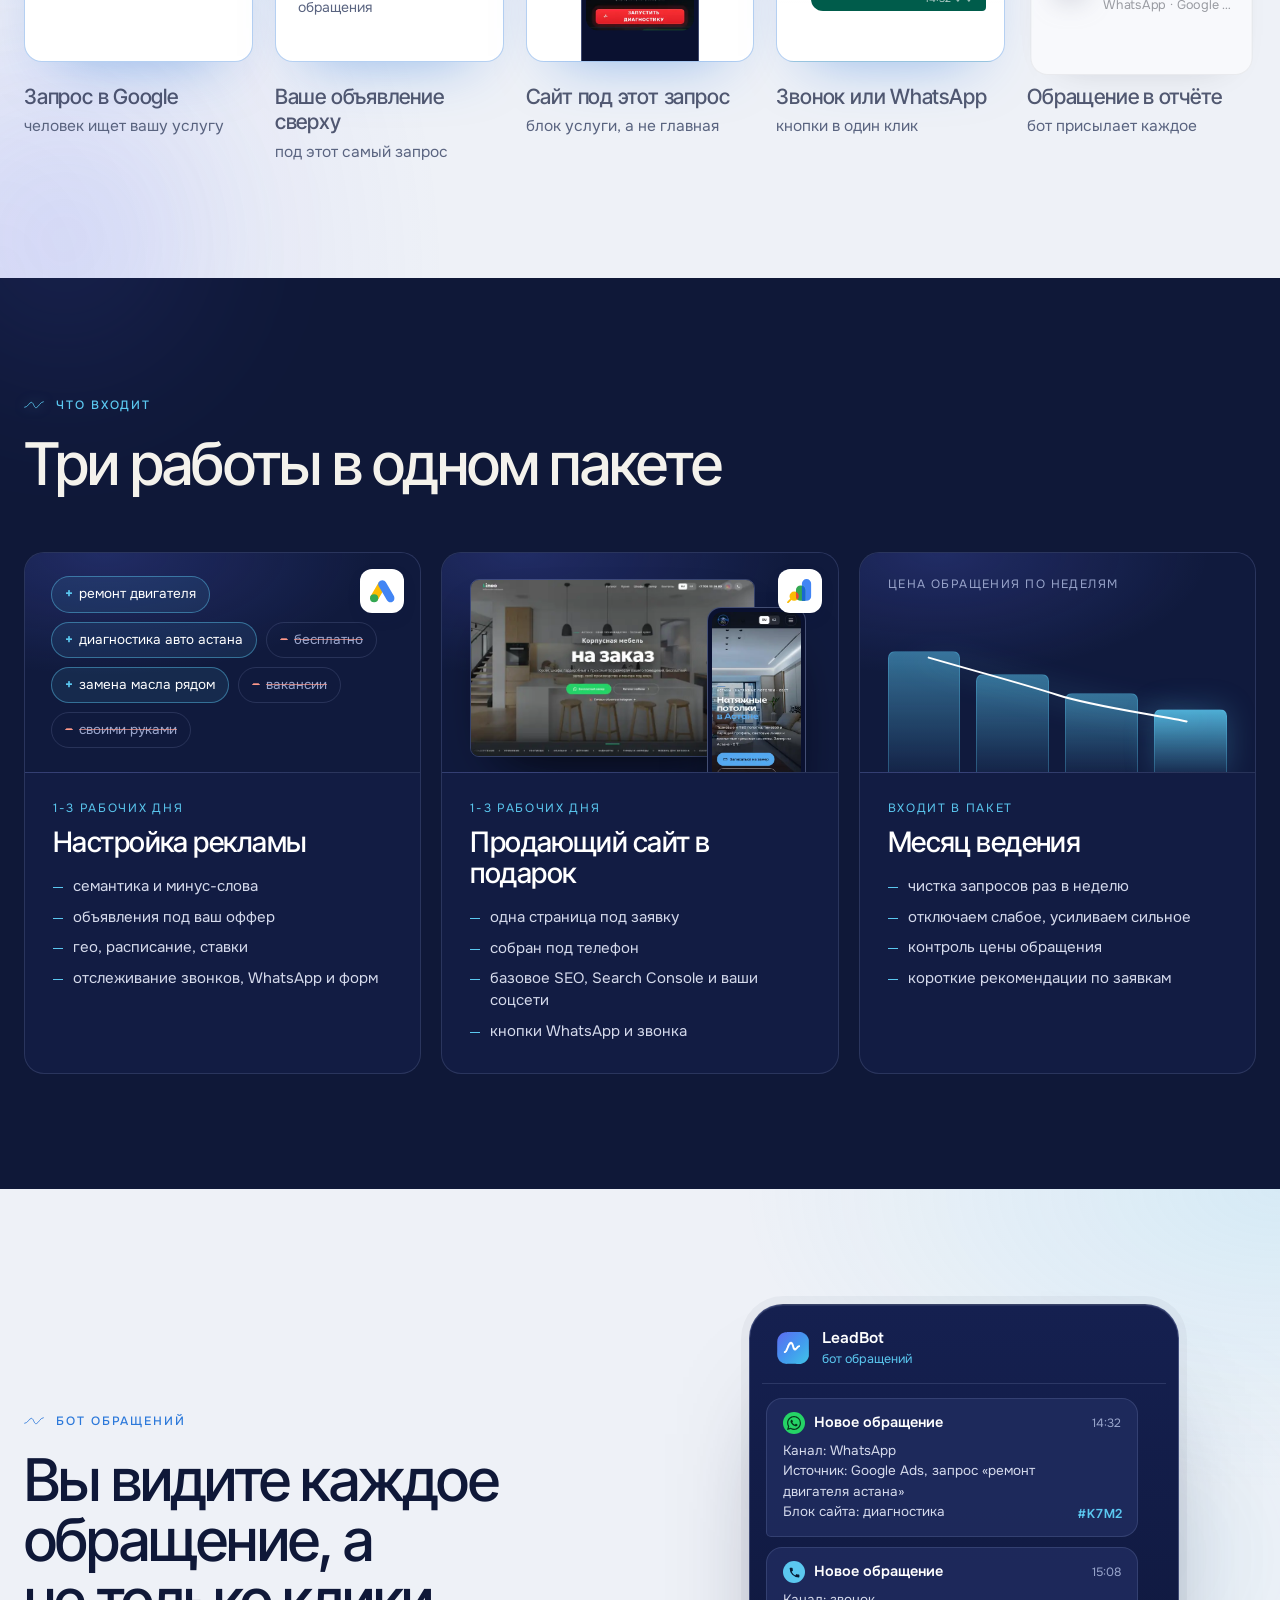
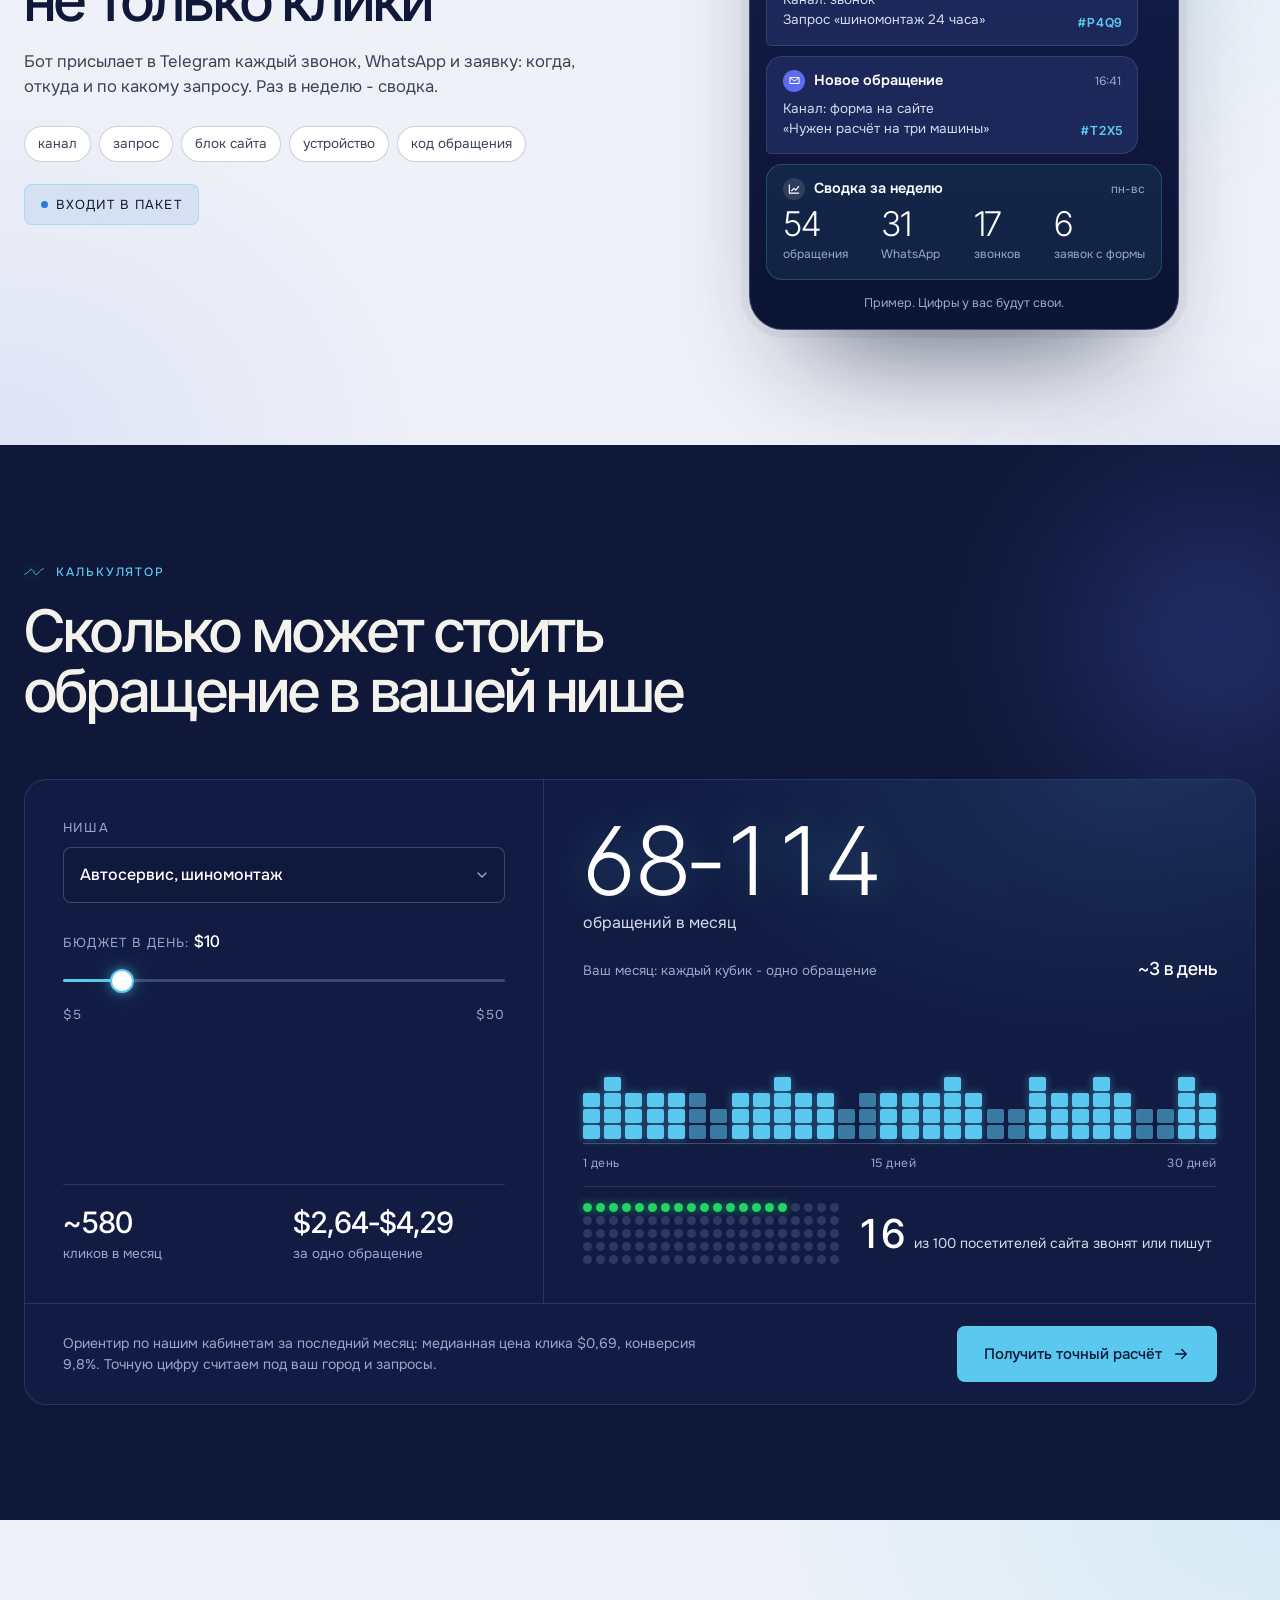
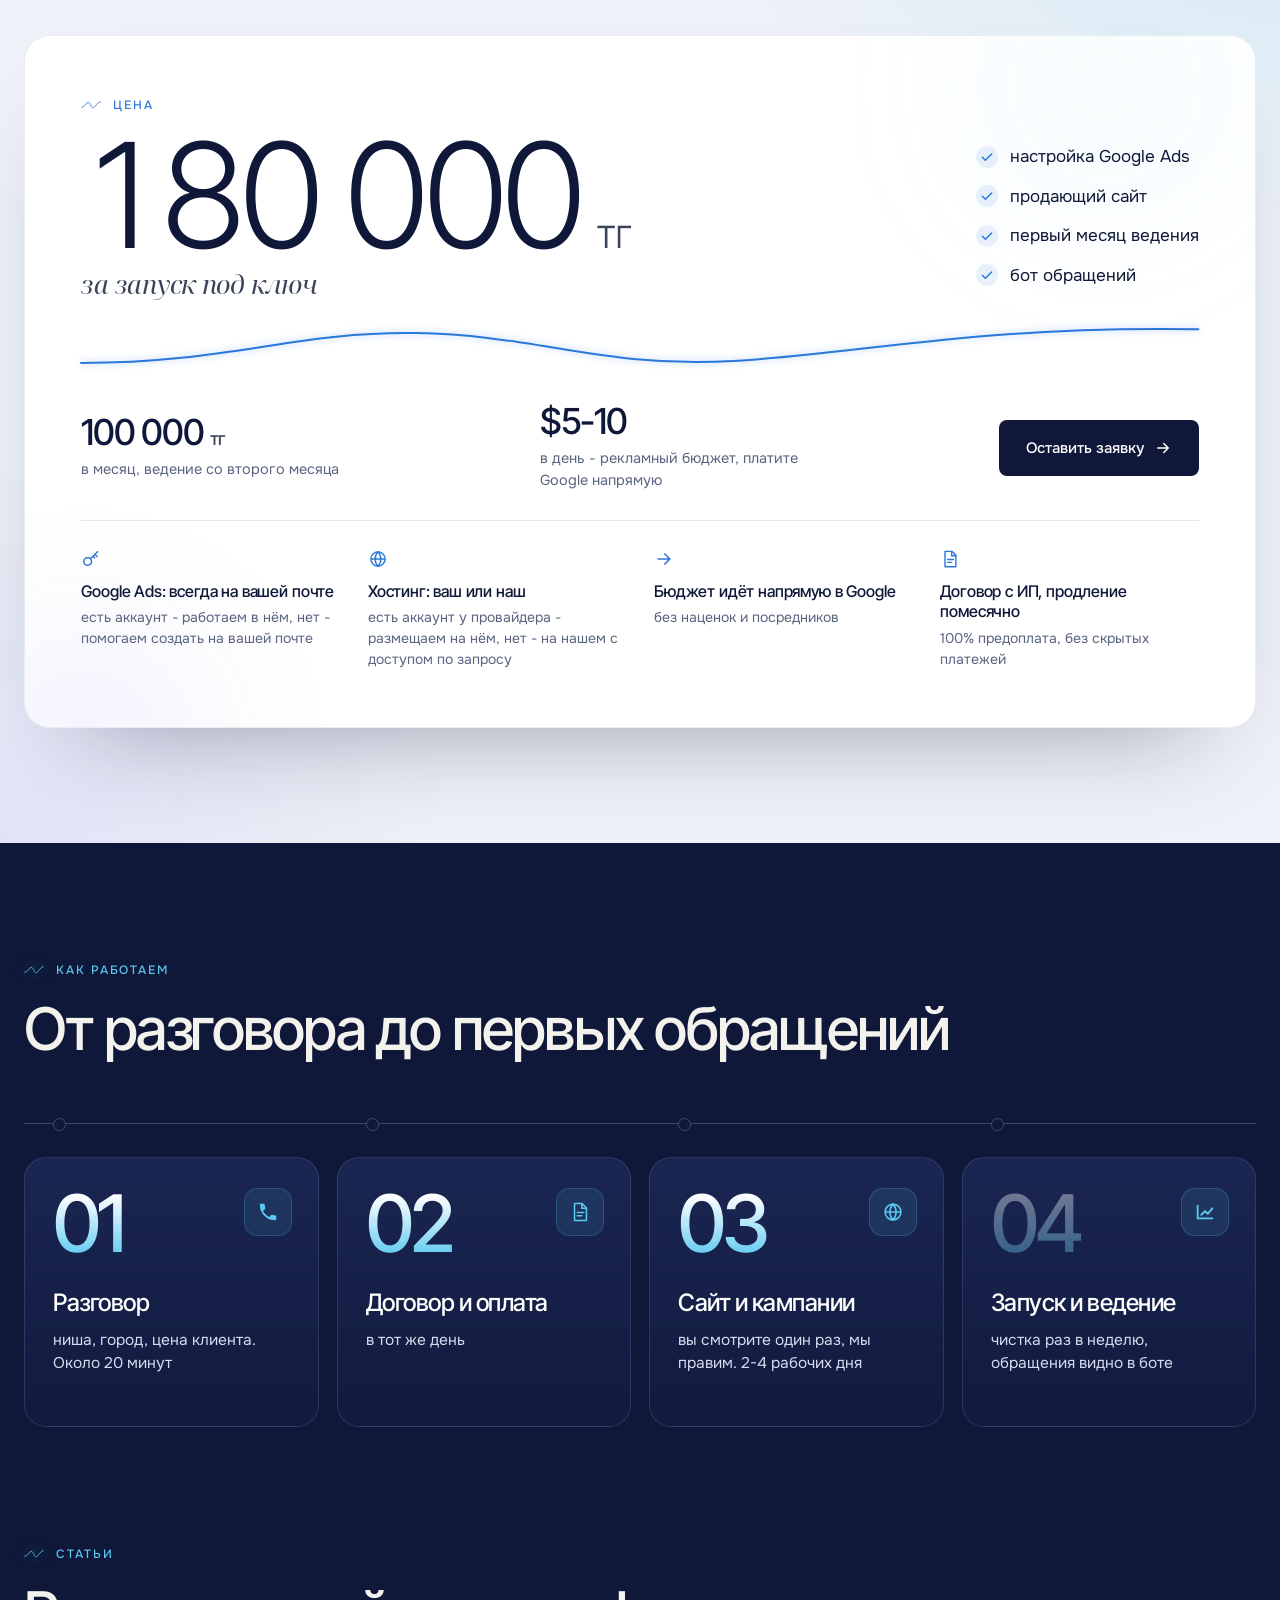
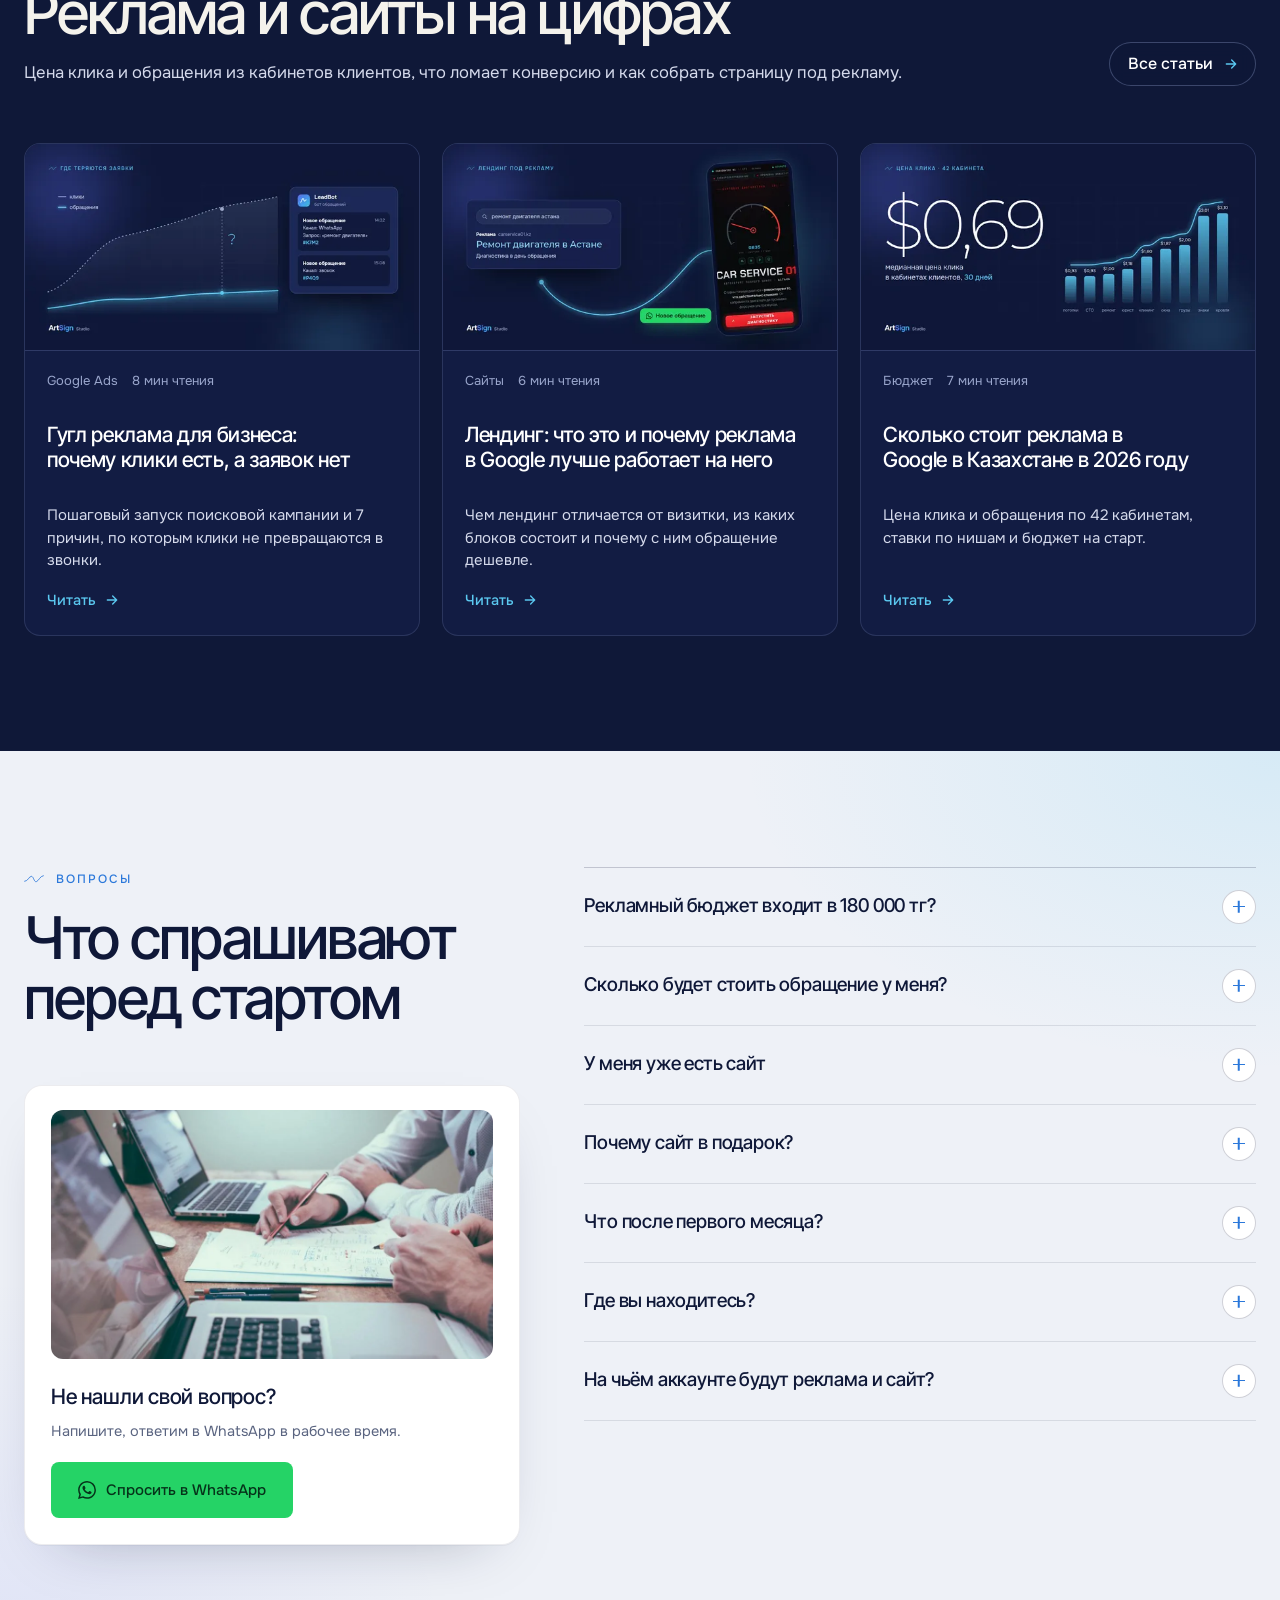
==== commit c17886c9: "Аккаунт Google Ads: «помогаем создать на вашей почте» вместо «заводим»; ?v=20261009-3 Co-Authored-By" ====
--- a/index.html
+++ b/index.html
@@ -31,7 +31,7 @@
 <link rel="preconnect" href="https://fonts.googleapis.com">
 <link rel="preconnect" href="https://fonts.gstatic.com" crossorigin>
 <link rel="stylesheet" href="https://fonts.googleapis.com/css2?family=Inter+Tight:wght@300;400;500;600&family=Noto+Serif+Display:ital,wght@1,400&family=Onest:wght@400;500;600;700&display=swap">
-<link rel="stylesheet" href="styles.css?v=20261009-2">
+<link rel="stylesheet" href="styles.css?v=20261009-3">
 <script type="application/ld+json">
 {"@context":"https://schema.org","@type":"ProfessionalService","name":"ArtSign Studio","alternateName":"ArtSign","url":"https://artsign.kz/","image":"https://artsign.kz/assets/og-image.jpg","logo":"https://artsign.kz/assets/icon-512.png","telephone":"+77018068866","email":"artsignstudio.kz@gmail.com","description":"Настройка Google Ads, продающий сайт в подарок и месяц ведения за 180 000 тг.","address":{"@type":"PostalAddress","addressLocality":"Астана","addressCountry":"KZ"},"areaServed":"KZ","priceRange":"180 000 KZT","sameAs":["https://www.instagram.com/artsign_kz/"],"makesOffer":{"@type":"Offer","name":"Google Ads + сайт в подарок + месяц ведения","price":"180000","priceCurrency":"KZT","url":"https://artsign.kz/#price"}}
 </script>
@@ -579,7 +579,7 @@
         <a class="btn btn-ac" href="#contact"><span data-i="pr.btn">Оставить заявку</span><svg width="18" height="18"><use href="#ic-arr"/></svg></a>
       </div>
       <ul class="terms" id="terms" aria-label="Условия">
-        <li><svg width="20" height="20"><use href="#ic-key"/></svg><b data-i="tm.1">Google Ads: всегда на вашей почте</b><span data-i="tm.1s">есть аккаунт - работаем в нём, нет - заводим на вашу почту</span></li>
+        <li><svg width="20" height="20"><use href="#ic-key"/></svg><b data-i="tm.1">Google Ads: всегда на вашей почте</b><span data-i="tm.1s">есть аккаунт - работаем в нём, нет - помогаем создать на вашей почте</span></li>
         <li><svg width="20" height="20"><use href="#ic-globe"/></svg><b data-i="tm.2">Хостинг: ваш или наш</b><span data-i="tm.2s">есть аккаунт у провайдера - размещаем на нём, нет - на нашем с доступом по запросу</span></li>
         <li><svg width="20" height="20"><use href="#ic-arr"/></svg><b data-i="tm.3">Бюджет идёт напрямую в Google</b><span data-i="tm.3s">без наценок и посредников</span></li>
         <li><svg width="20" height="20"><use href="#ic-doc"/></svg><b data-i="tm.4">Договор с ИП, продление помесячно</b><span data-i="tm.4s">100% предоплата, без скрытых платежей</span></li>
@@ -654,7 +654,7 @@
       <details><summary><span data-i="f.q4">Почему сайт в подарок?</span><i aria-hidden="true"></i></summary><p data-i="f.a4">Без хорошего сайта реклама не окупается, поэтому он входит в пакет. Собираем по отработанной системе за 1-3 дня, а дальше улучшаем по результатам рекламы.</p></details>
       <details><summary><span data-i="f.q5">Что после первого месяца?</span><i aria-hidden="true"></i></summary><p data-i="f.a5">Продлеваете ведение за 100 000 тг в месяц или завершаем работу: кабинет Google Ads и так на вашей почте, доступ к хостингу сайта даём по запросу.</p></details>
       <details><summary><span data-i="f.q6">Где вы находитесь?</span><i aria-hidden="true"></i></summary><p data-i="f.a6">В Астане, здесь же наш офис - можно приехать. С клиентами из других городов и стран всё обсуждаем онлайн: разговор, показ и правки.</p></details>
-      <details><summary><span data-i="f.q7">На чьём аккаунте будут реклама и сайт?</span><i aria-hidden="true"></i></summary><p data-i="f.a7">Реклама - всегда на вашей почте: есть аккаунт Google Ads - работаем в нём, нет - заводим на вашу почту. Хостинг: есть ваш - размещаем сайт на нём, нет - на нашем и по запросу даём доступ.</p></details>
+      <details><summary><span data-i="f.q7">На чьём аккаунте будут реклама и сайт?</span><i aria-hidden="true"></i></summary><p data-i="f.a7">Реклама - всегда на вашей почте: есть аккаунт Google Ads - работаем в нём, нет - помогаем создать его на вашей почте. Хостинг: есть ваш - размещаем сайт на нём, нет - на нашем и по запросу даём доступ.</p></details>
     </div>
   </div>
 </section>
@@ -723,6 +723,6 @@
 
 <div class="grain" aria-hidden="true"></div>
 
-<script src="script.js?v=20261009-2" defer></script>
+<script src="script.js?v=20261009-3" defer></script>
 </body>
 </html>
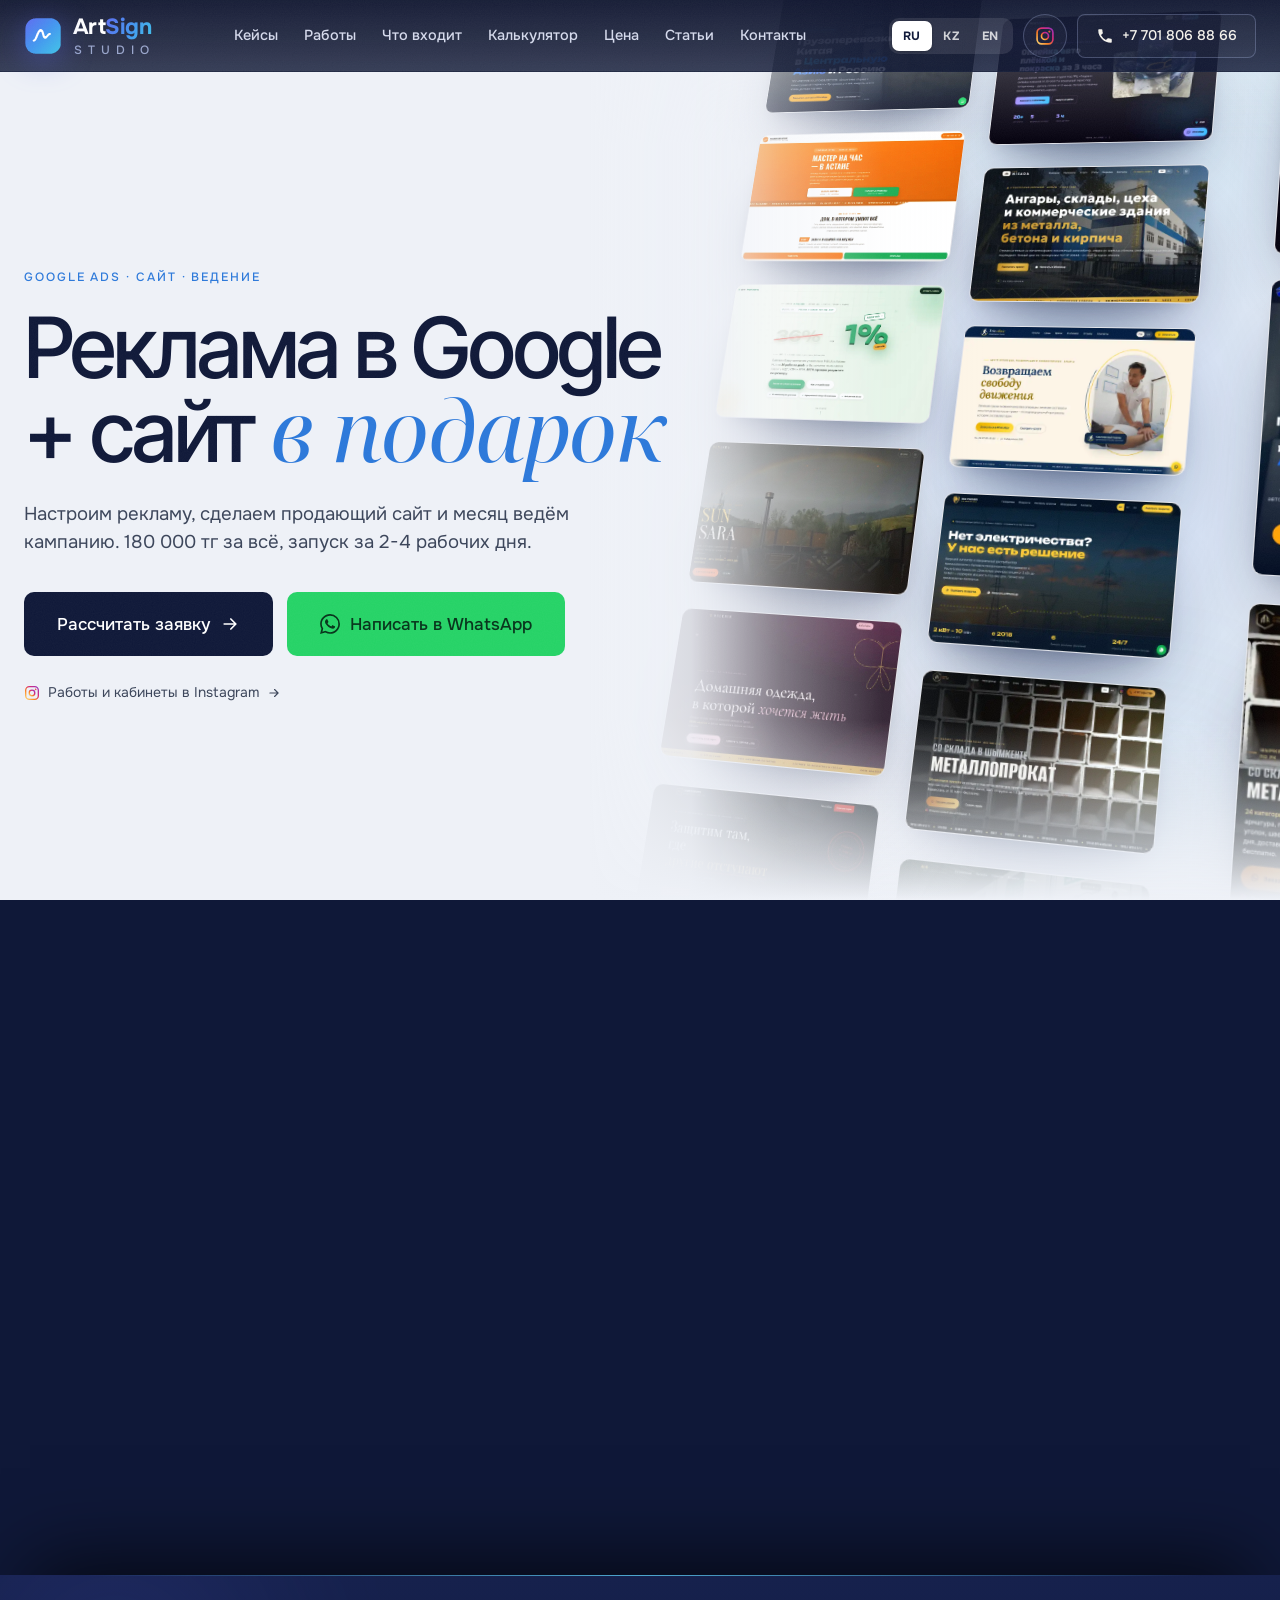
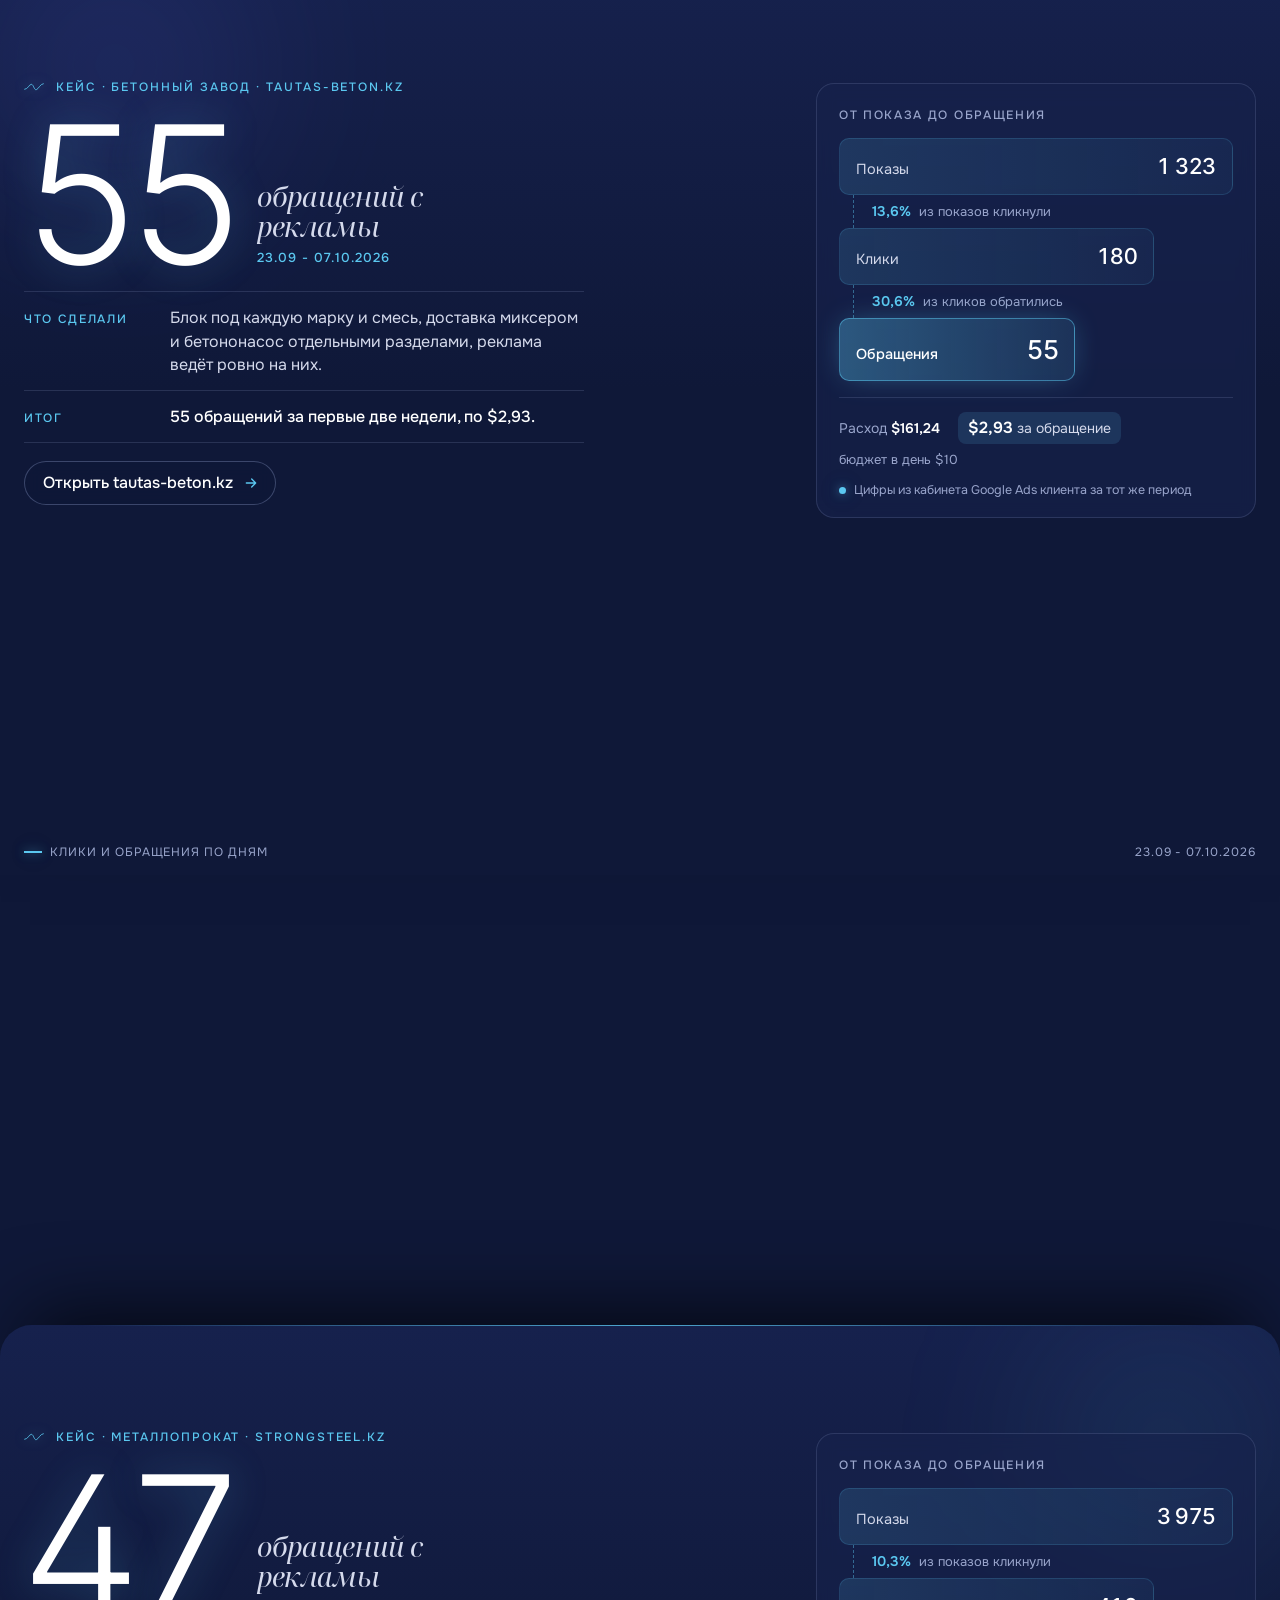
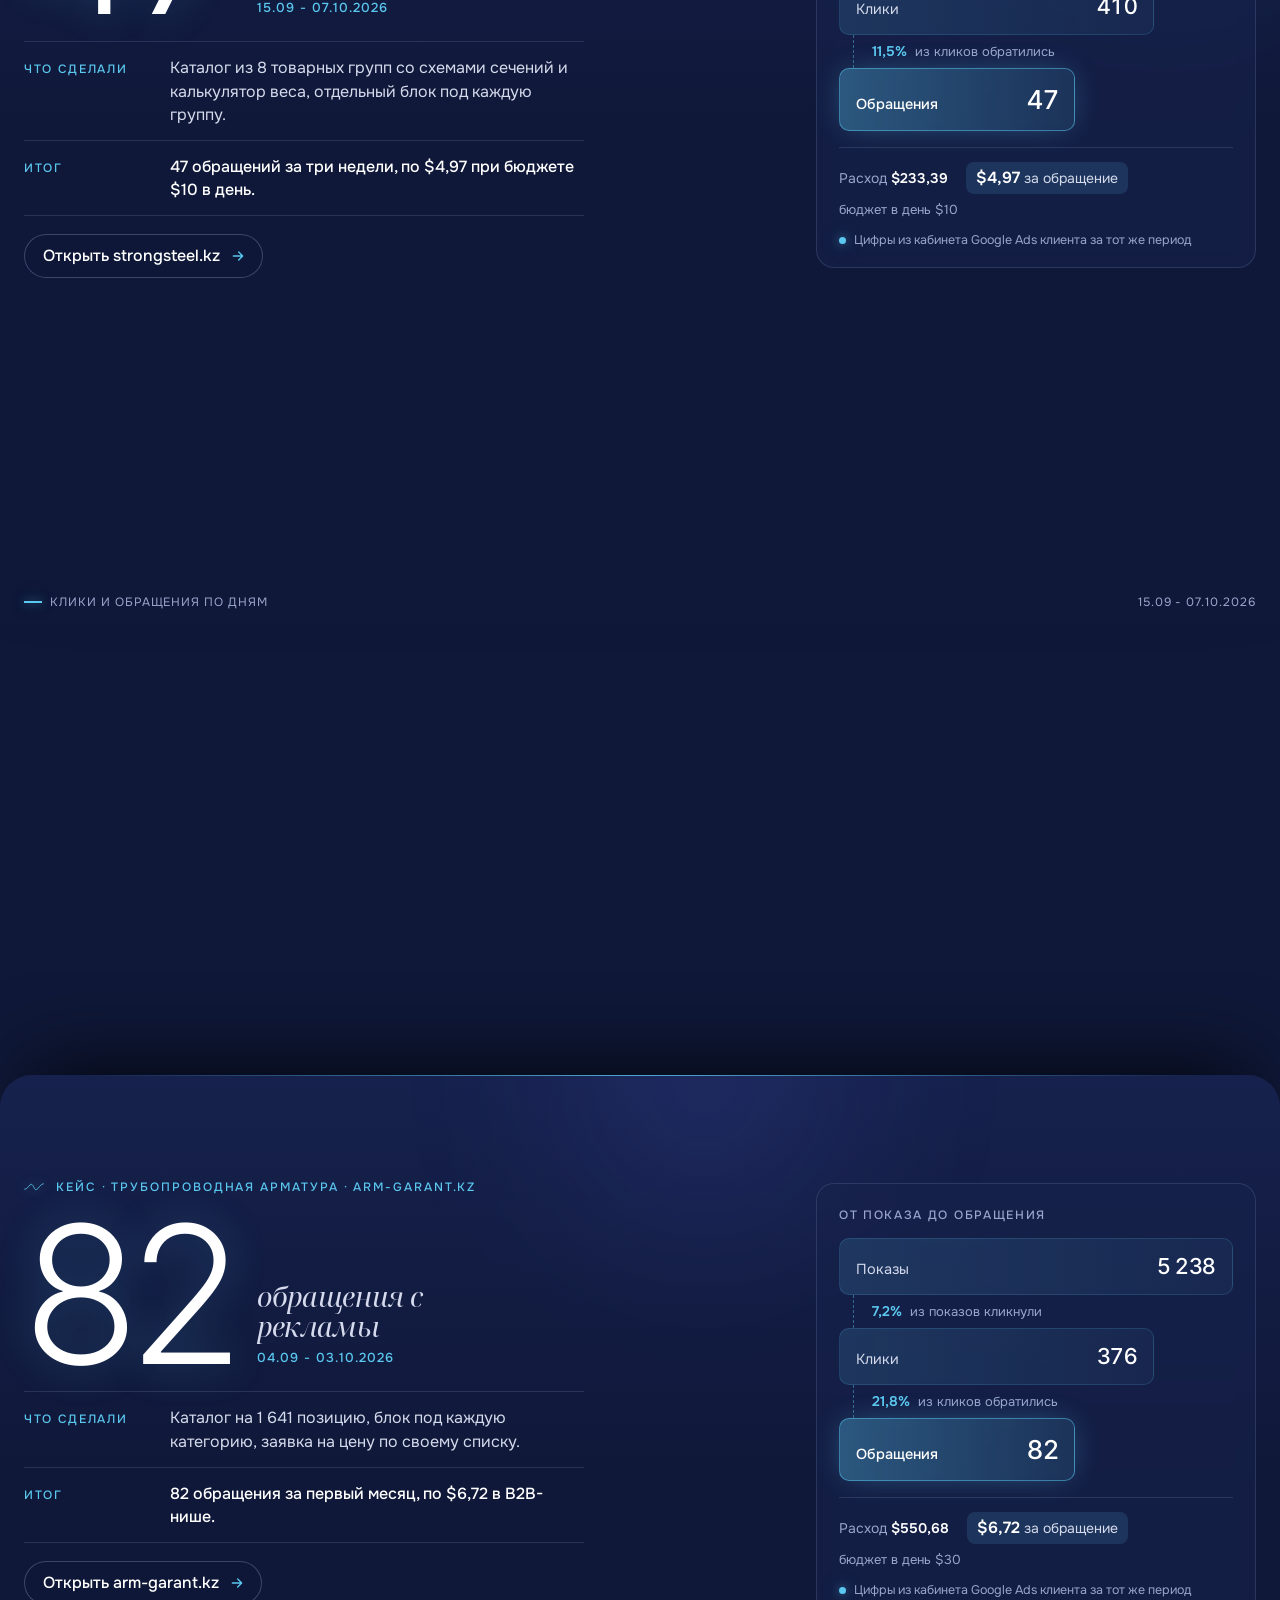
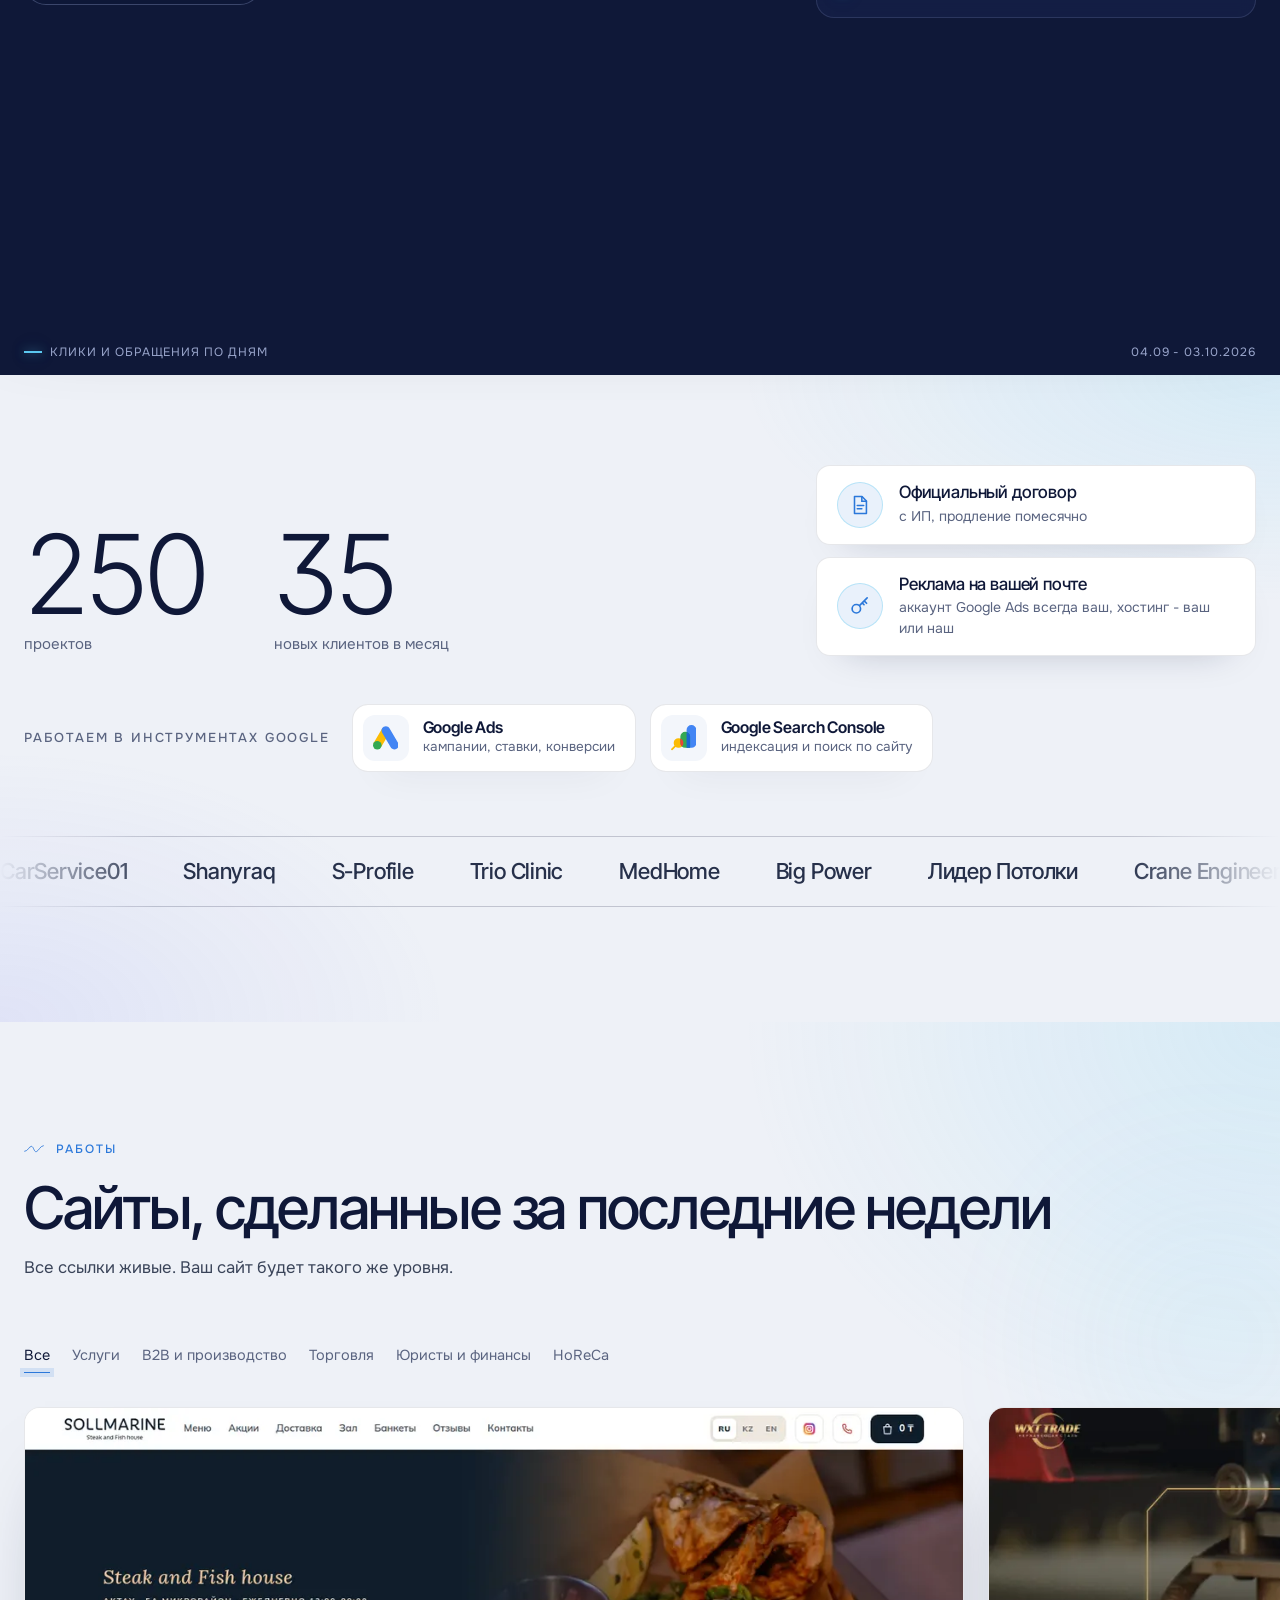
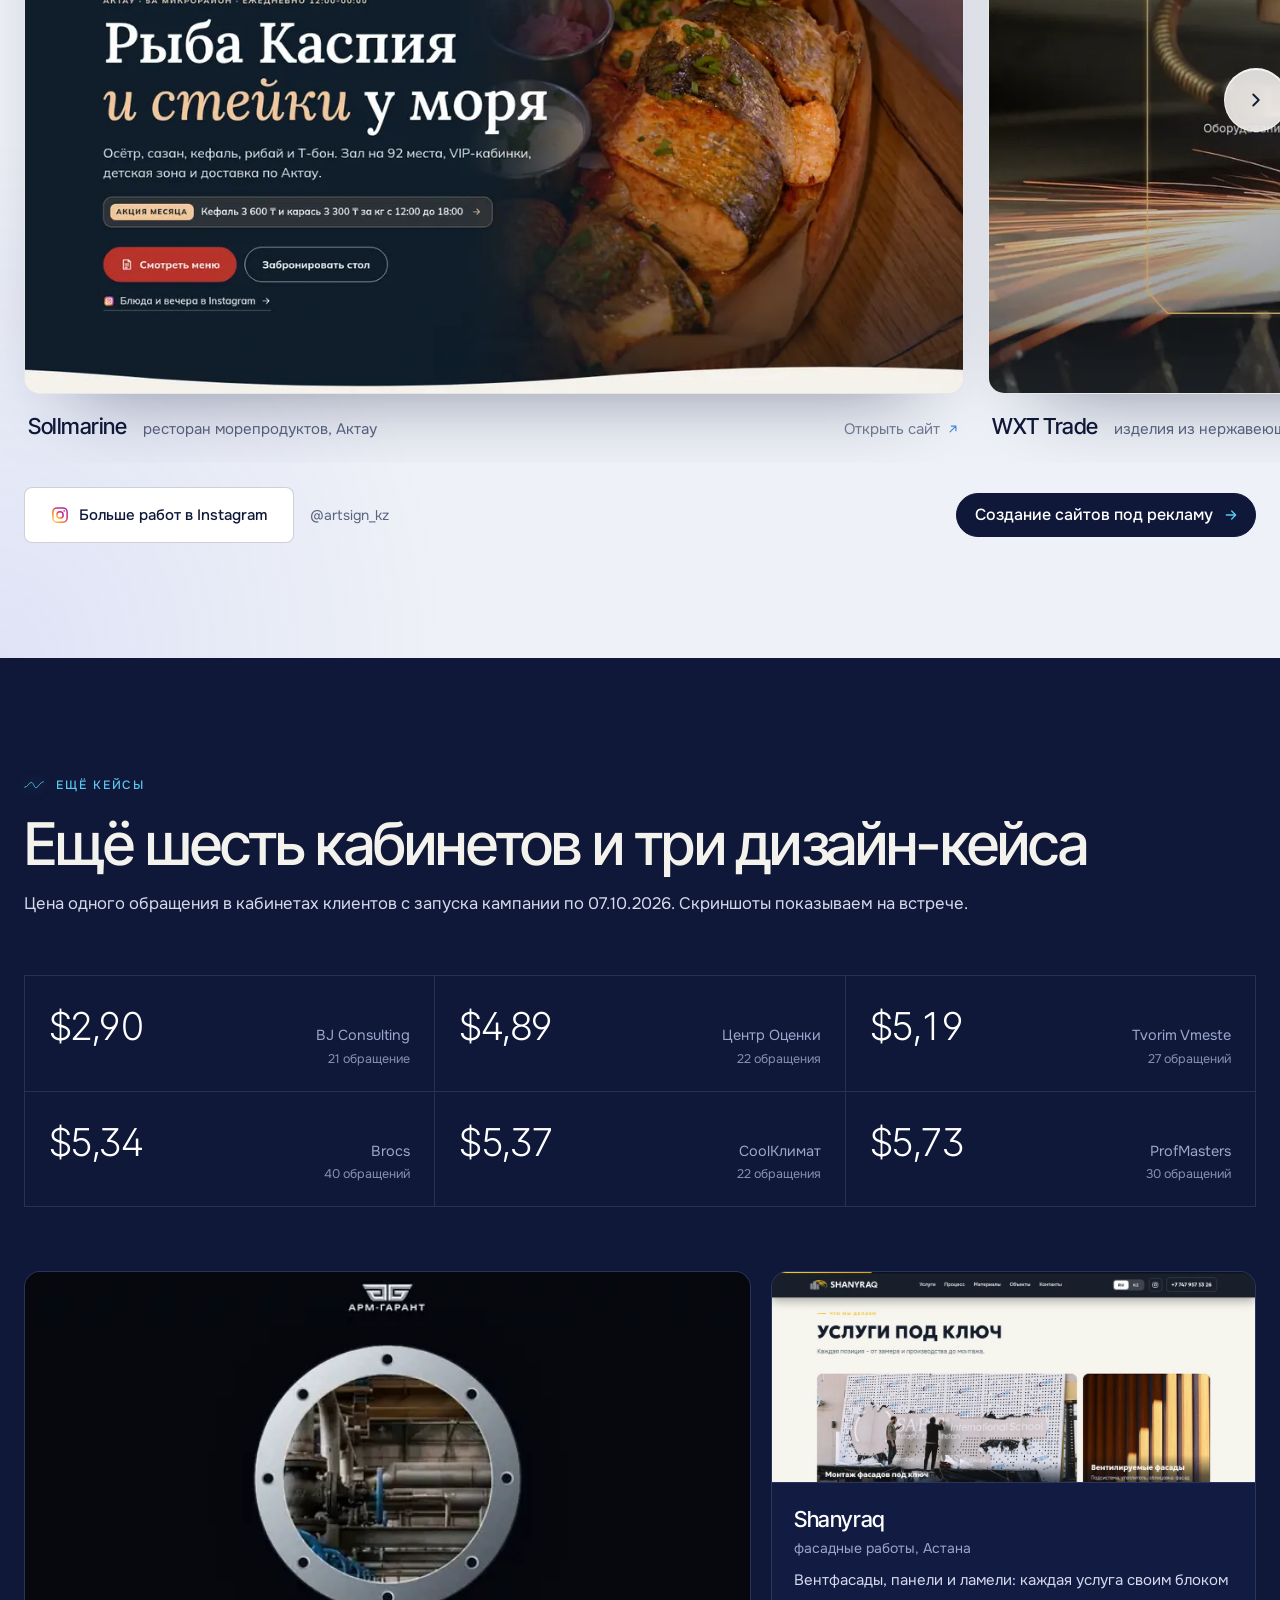
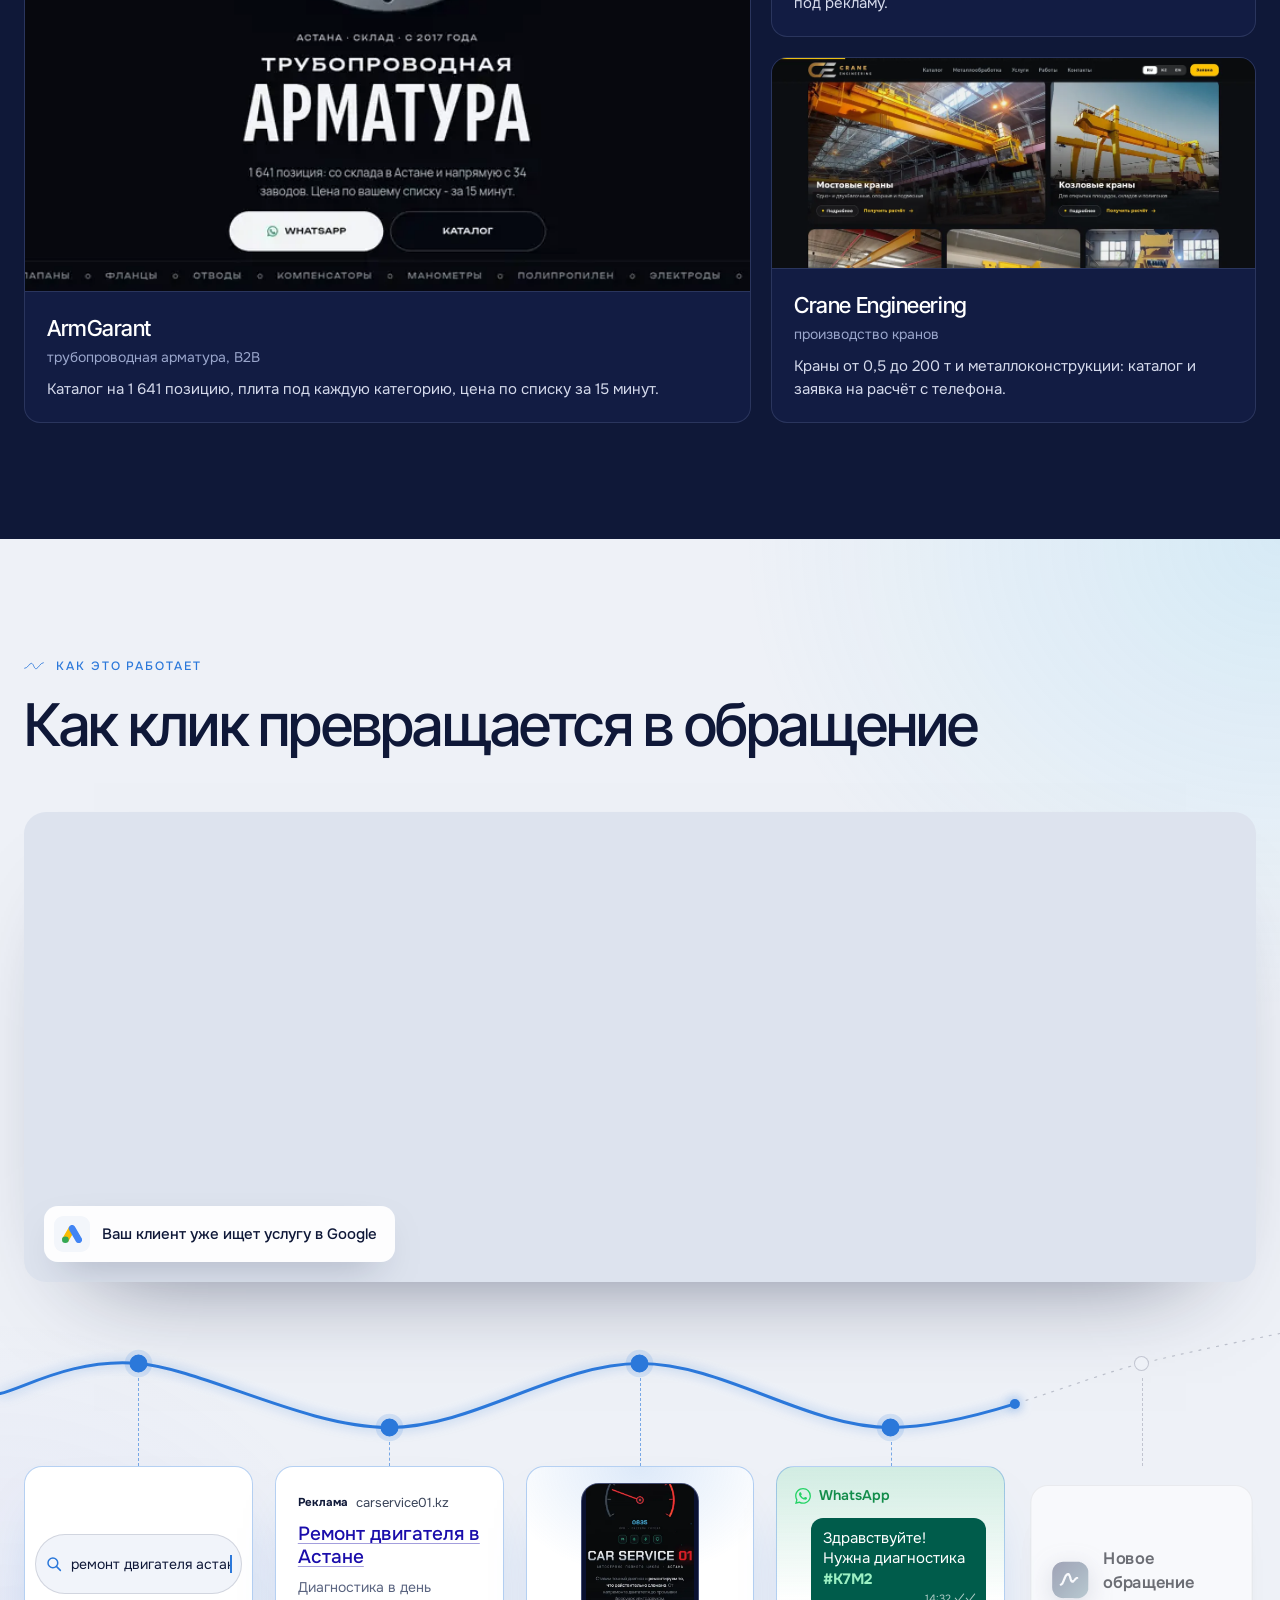
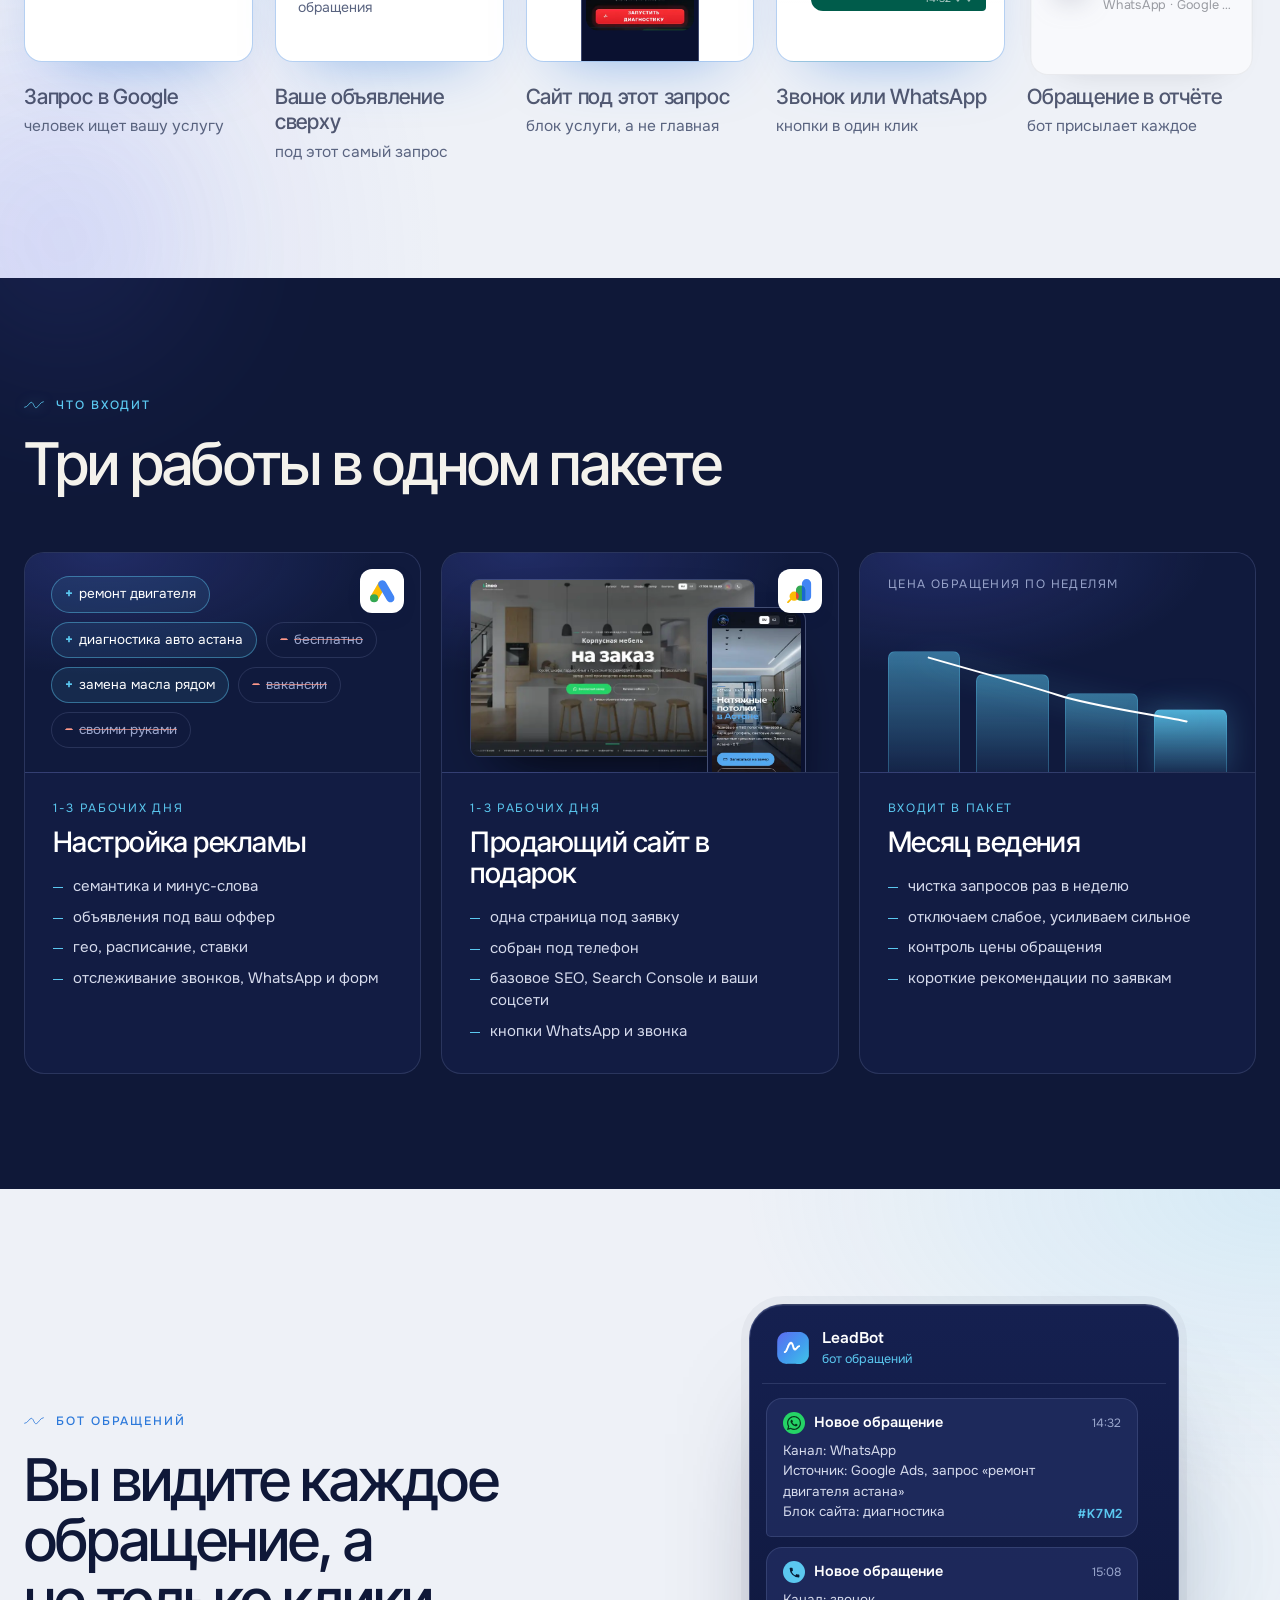
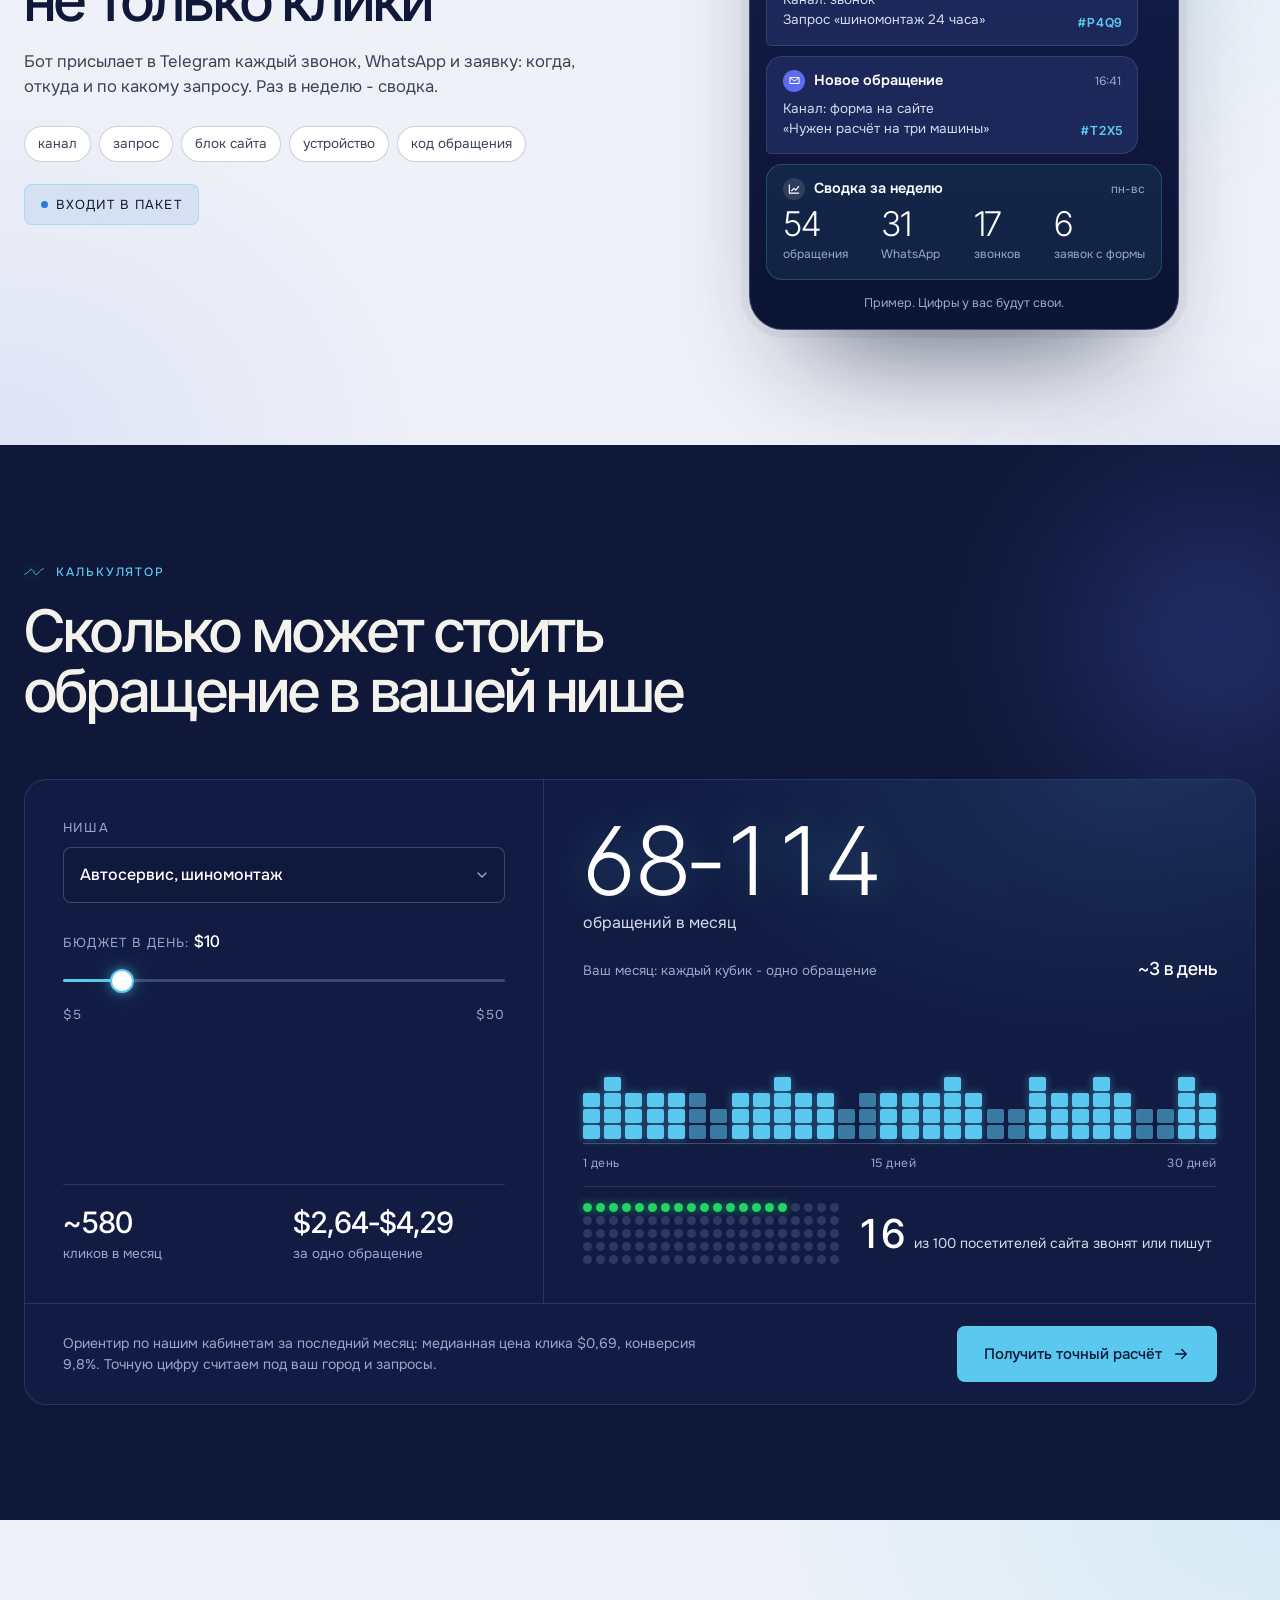
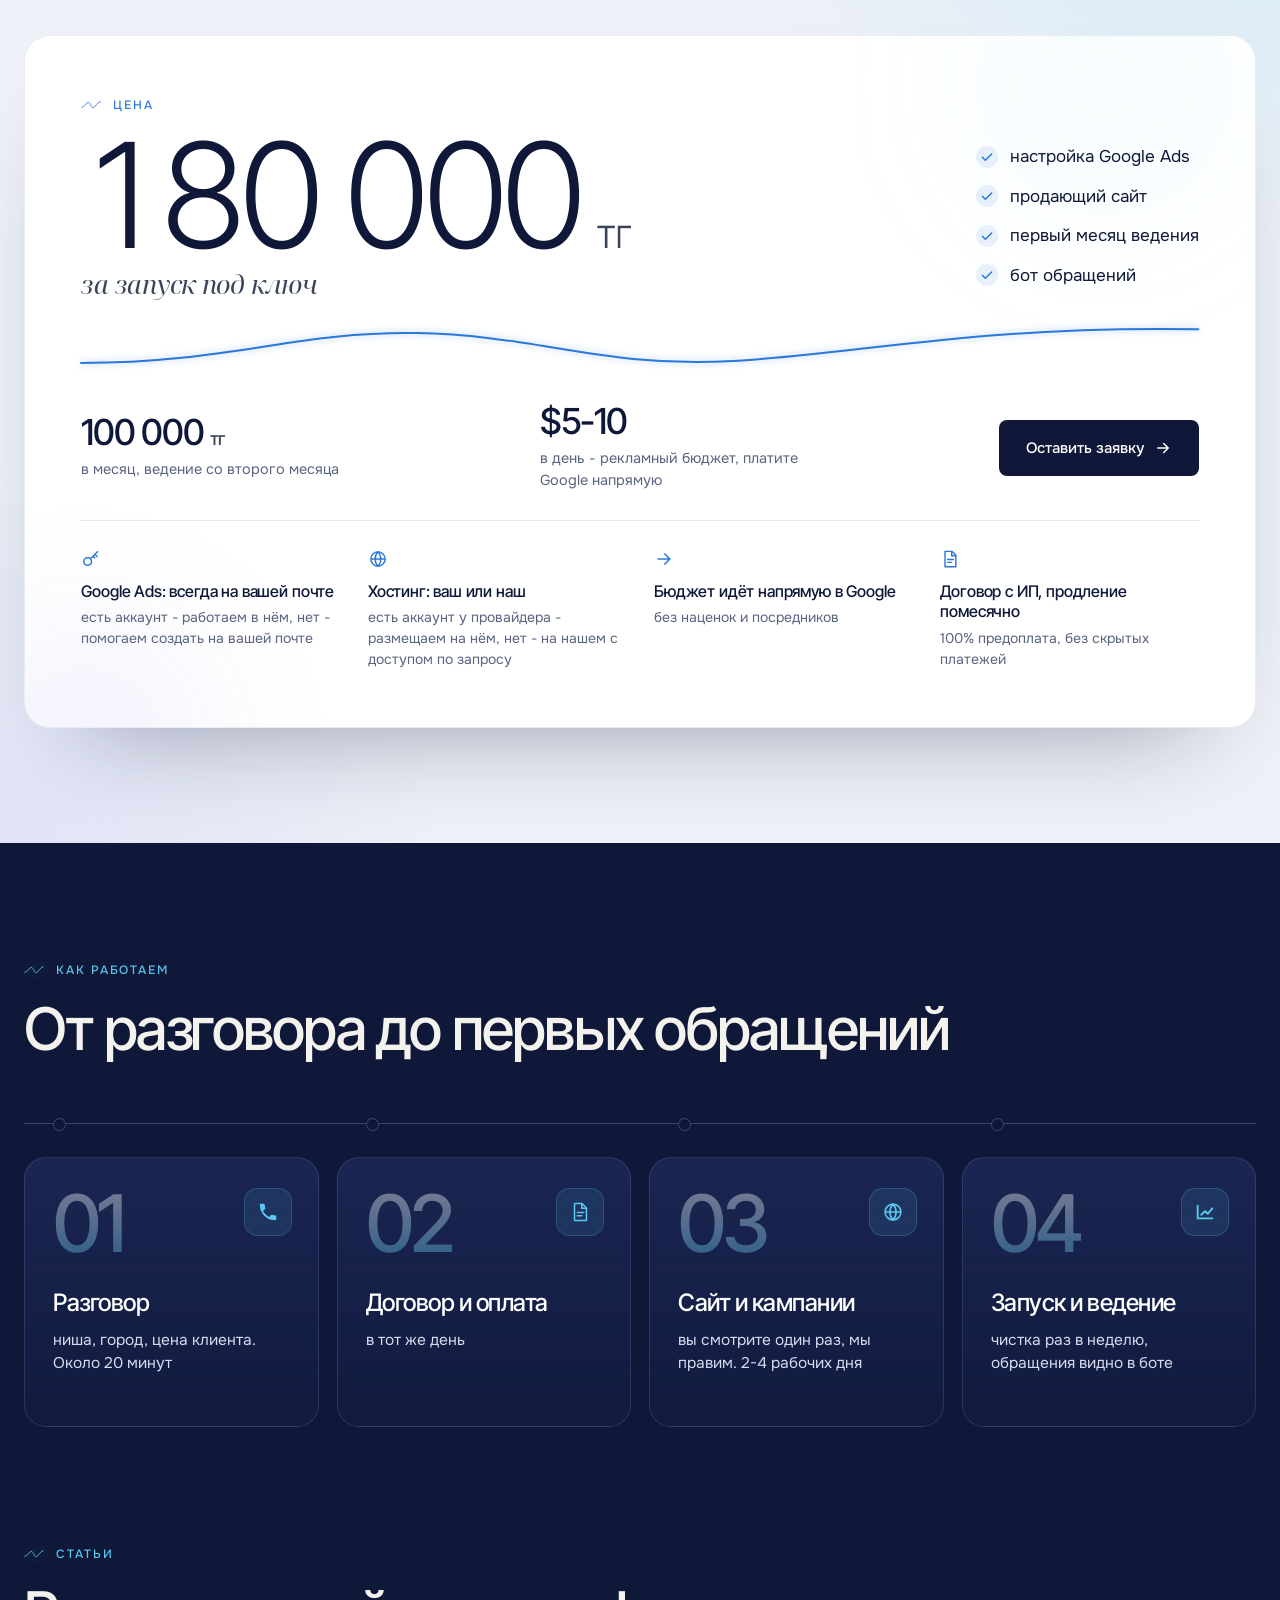
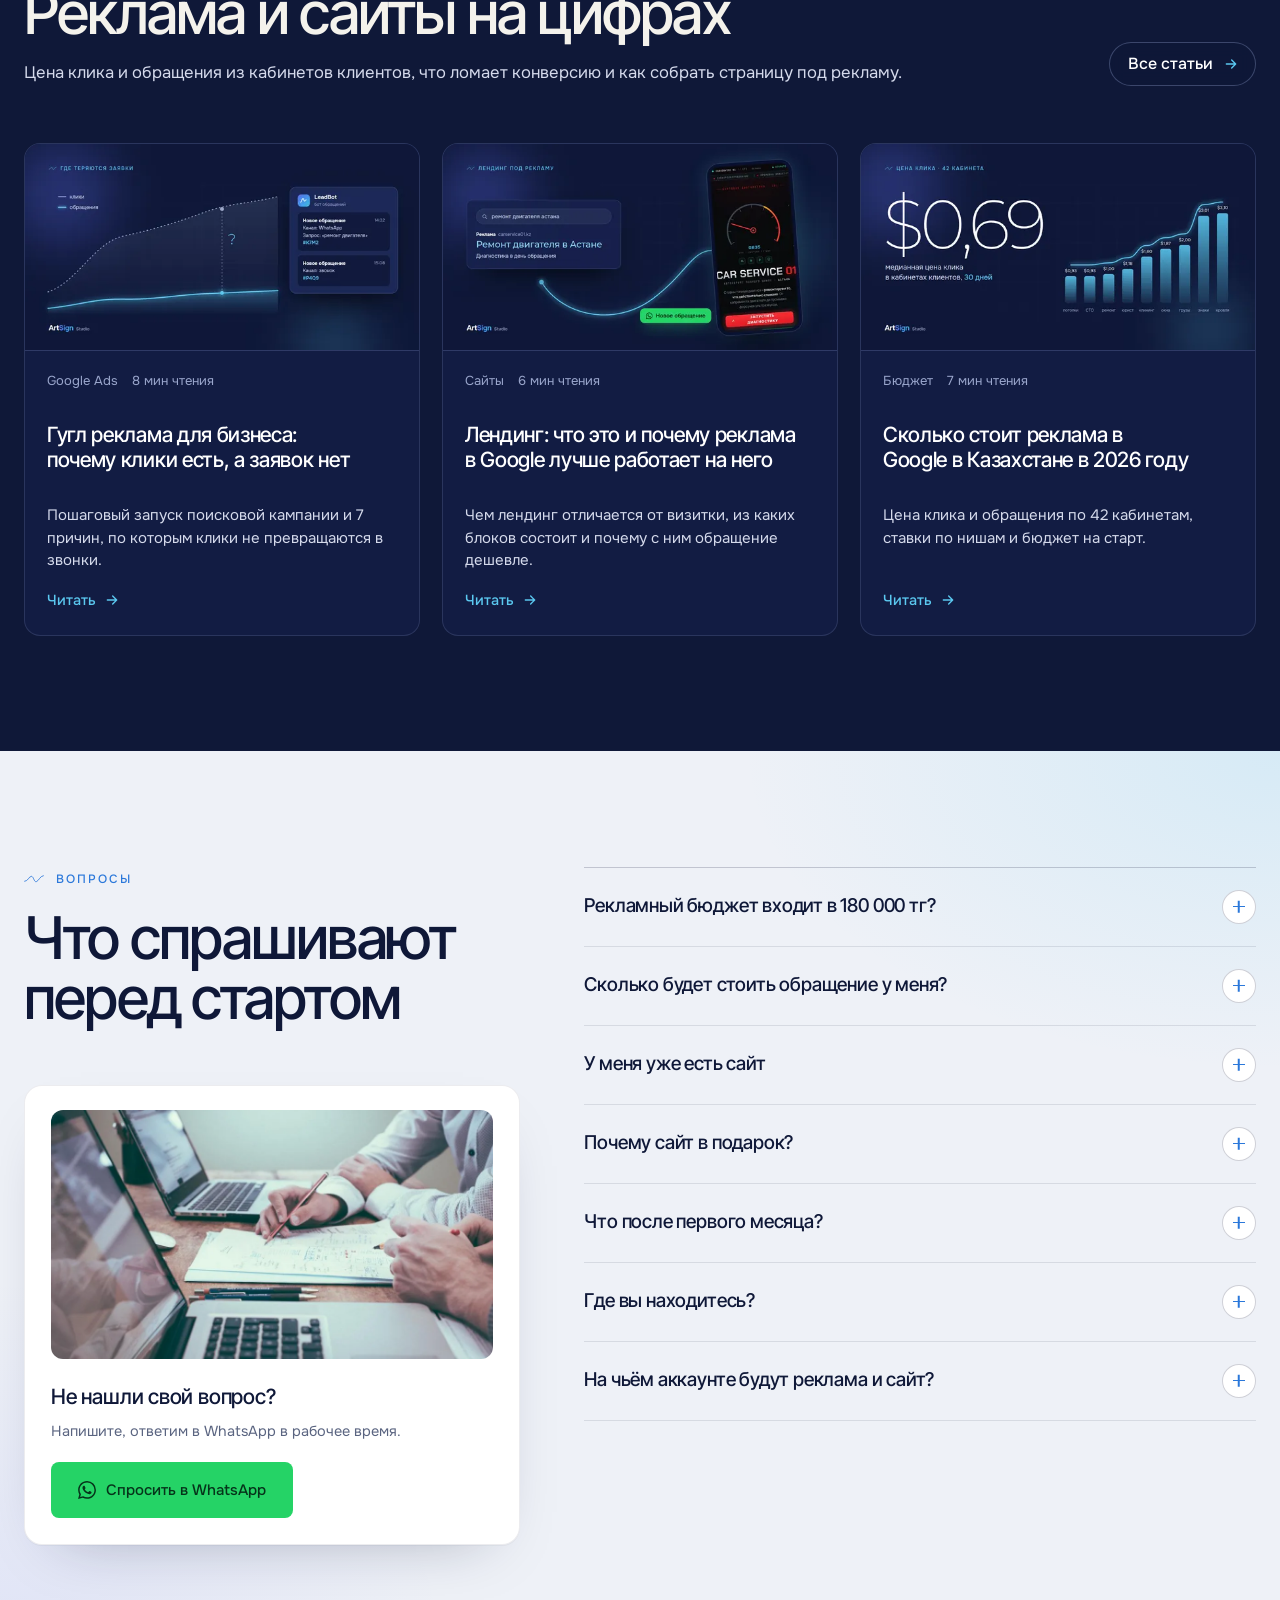
==== commit d9236b27: "Мобильная версия: карточки пути клика по содержимому, неразрывные пробелы в суммах и телефоне; ?v=20" ====
--- a/index.html
+++ b/index.html
@@ -31,7 +31,7 @@
 <link rel="preconnect" href="https://fonts.googleapis.com">
 <link rel="preconnect" href="https://fonts.gstatic.com" crossorigin>
 <link rel="stylesheet" href="https://fonts.googleapis.com/css2?family=Inter+Tight:wght@300;400;500;600&family=Noto+Serif+Display:ital,wght@1,400&family=Onest:wght@400;500;600;700&display=swap">
-<link rel="stylesheet" href="styles.css?v=20261009-3">
+<link rel="stylesheet" href="styles.css?v=20261009-4">
 <script type="application/ld+json">
 {"@context":"https://schema.org","@type":"ProfessionalService","name":"ArtSign Studio","alternateName":"ArtSign","url":"https://artsign.kz/","image":"https://artsign.kz/assets/og-image.jpg","logo":"https://artsign.kz/assets/icon-512.png","telephone":"+77018068866","email":"artsignstudio.kz@gmail.com","description":"Настройка Google Ads, продающий сайт в подарок и месяц ведения за 180 000 тг.","address":{"@type":"PostalAddress","addressLocality":"Астана","addressCountry":"KZ"},"areaServed":"KZ","priceRange":"180 000 KZT","sameAs":["https://www.instagram.com/artsign_kz/"],"makesOffer":{"@type":"Offer","name":"Google Ads + сайт в подарок + месяц ведения","price":"180000","priceCurrency":"KZT","url":"https://artsign.kz/#price"}}
 </script>
@@ -87,7 +87,7 @@
         <button type="button" data-lang="en" aria-pressed="false" lang="en">EN</button>
       </div>
       <a class="ic-btn hdr-ig" href="https://www.instagram.com/artsign_kz/" target="_blank" rel="noopener" aria-label="Instagram @artsign_kz"><svg width="20" height="20"><use href="#ic-ig"/></svg></a>
-      <a class="btn btn-ghost btn-sm hdr-tel" href="tel:+77018068866"><svg width="16" height="16"><use href="#ic-phone"/></svg><span>+7 701 806 88 66</span></a>
+      <a class="btn btn-ghost btn-sm hdr-tel" href="tel:+77018068866"><svg width="16" height="16"><use href="#ic-phone"/></svg><span>+7 701 806 88 66</span></a>
       <button class="burger" type="button" aria-label="Открыть меню" aria-expanded="false" aria-controls="menu"><span></span><span></span></button>
     </div>
   </div>
@@ -106,7 +106,7 @@
     <a href="#contact" data-i="nav.contact">Контакты</a>
   </nav>
   <div class="menu-foot">
-    <a class="btn btn-ghost" href="tel:+77018068866"><svg width="18" height="18"><use href="#ic-phone"/></svg><span>+7 701 806 88 66</span></a>
+    <a class="btn btn-ghost" href="tel:+77018068866"><svg width="18" height="18"><use href="#ic-phone"/></svg><span>+7 701 806 88 66</span></a>
     <a class="btn btn-wa" href="https://wa.me/77018068866?text=%D0%97%D0%B4%D1%80%D0%B0%D0%B2%D1%81%D1%82%D0%B2%D1%83%D0%B9%D1%82%D0%B5%21%20%D0%A5%D0%BE%D1%87%D1%83%20%D1%80%D0%B0%D1%81%D1%87%D1%91%D1%82%20%D0%BF%D0%BE%20%D0%BF%D0%B0%D0%BA%D0%B5%D1%82%D1%83%20Google%20Ads%20%2B%20%D1%81%D0%B0%D0%B9%D1%82" target="_blank" rel="noopener"><svg width="18" height="18"><use href="#ic-wa"/></svg><span>WhatsApp</span></a>
     <a class="btn btn-ghost" href="https://www.instagram.com/artsign_kz/" target="_blank" rel="noopener"><svg width="18" height="18"><use href="#ic-ig"/></svg><span>@artsign_kz</span></a>
   </div>
@@ -127,7 +127,7 @@
       <div class="hero-txt">
         <p class="kicker" data-i="hero.kicker">Google Ads · сайт · ведение</p>
         <h1 class="h1"><span data-i="hero.h1a">Реклама в Google</span><br><span><span data-i="hero.h1b">+ сайт </span><b data-i="hero.h1c">в подарок</b></span></h1>
-        <p class="lead" data-i="hero.lead">Настроим рекламу, сделаем продающий сайт и месяц ведём кампанию. 180 000 тг за всё, запуск за 2-4 рабочих дня.</p>
+        <p class="lead" data-i="hero.lead">Настроим рекламу, сделаем продающий сайт и месяц ведём кампанию. 180 000 тг за всё, запуск за 2-4 рабочих дня.</p>
         <div class="hero-cta">
           <a class="btn btn-ac" href="#calc"><span data-i="hero.btn1">Рассчитать заявку</span><svg width="18" height="18"><use href="#ic-arr"/></svg></a>
           <a class="btn btn-wa" href="https://wa.me/77018068866?text=%D0%97%D0%B4%D1%80%D0%B0%D0%B2%D1%81%D1%82%D0%B2%D1%83%D0%B9%D1%82%D0%B5%21%20%D0%A5%D0%BE%D1%87%D1%83%20%D1%80%D0%B0%D1%81%D1%87%D1%91%D1%82%20%D0%BF%D0%BE%20%D0%BF%D0%B0%D0%BA%D0%B5%D1%82%D1%83%20Google%20Ads%20%2B%20%D1%81%D0%B0%D0%B9%D1%82" target="_blank" rel="noopener"><svg width="18" height="18"><use href="#ic-wa"/></svg><span data-i="hero.btn2">Написать в WhatsApp</span></a>
@@ -156,7 +156,7 @@
       <figure class="proof funnel">
         <p class="fn-h" data-i="cs.fn">От показа до обращения</p>
         <ol class="fn">
-          <li class="fn-row" style="--w:1"><span data-i="cs.imp">Показы</span><b>1 323</b></li>
+          <li class="fn-row" style="--w:1"><span data-i="cs.imp">Показы</span><b>1 323</b></li>
           <li class="fn-rate"><b>13,6%</b><span data-i="cs.ofImp">из показов кликнули</span></li>
           <li class="fn-row" style="--w:.8"><span data-i="cs.clk">Клики</span><b>180</b></li>
           <li class="fn-rate"><b>30,6%</b><span data-i="cs.ofClk">из кликов обратились</span></li>
@@ -187,7 +187,7 @@
       <figure class="proof funnel">
         <p class="fn-h" data-i="cs.fn">От показа до обращения</p>
         <ol class="fn">
-          <li class="fn-row" style="--w:1"><span data-i="cs.imp">Показы</span><b>3 975</b></li>
+          <li class="fn-row" style="--w:1"><span data-i="cs.imp">Показы</span><b>3 975</b></li>
           <li class="fn-rate"><b>10,3%</b><span data-i="cs.ofImp">из показов кликнули</span></li>
           <li class="fn-row" style="--w:.8"><span data-i="cs.clk">Клики</span><b>410</b></li>
           <li class="fn-rate"><b>11,5%</b><span data-i="cs.ofClk">из кликов обратились</span></li>
@@ -210,7 +210,7 @@
         <p class="kicker"><svg width="20" height="10"><use href="#sig"/></svg><span data-i="c3.kicker">Кейс · трубопроводная арматура · arm-garant.kz</span></p>
         <h2 class="case-num"><span class="num" data-n="82">82</span><small><span data-i="c3.unit">обращения с рекламы</span><em>04.09 - 03.10.2026</em></small></h2>
         <dl class="story">
-          <div><dt data-i="cs.did">Что сделали</dt><dd data-i="c3.p">Каталог на 1 641 позицию, блок под каждую категорию, заявка на цену по своему списку.</dd></div>
+          <div><dt data-i="cs.did">Что сделали</dt><dd data-i="c3.p">Каталог на 1 641 позицию, блок под каждую категорию, заявка на цену по своему списку.</dd></div>
           <div><dt data-i="cs.res">Итог</dt><dd data-i="c3.res">82 обращения за первый месяц, по $6,72 в B2B-нише.</dd></div>
         </dl>
         <a class="link-arr" href="https://arm-garant.kz/" target="_blank" rel="noopener"><span data-i="c3.link">Открыть arm-garant.kz</span><svg width="16" height="16"><use href="#ic-arr"/></svg></a>
@@ -218,7 +218,7 @@
       <figure class="proof funnel">
         <p class="fn-h" data-i="cs.fn">От показа до обращения</p>
         <ol class="fn">
-          <li class="fn-row" style="--w:1"><span data-i="cs.imp">Показы</span><b>5 238</b></li>
+          <li class="fn-row" style="--w:1"><span data-i="cs.imp">Показы</span><b>5 238</b></li>
           <li class="fn-rate"><b>7,2%</b><span data-i="cs.ofImp">из показов кликнули</span></li>
           <li class="fn-row" style="--w:.8"><span data-i="cs.clk">Клики</span><b>376</b></li>
           <li class="fn-rate"><b>21,8%</b><span data-i="cs.ofClk">из кликов обратились</span></li>
@@ -321,7 +321,7 @@
     <div class="dcases">
       <a class="dcase spot rv" href="https://sultanaskarovkz-bit.github.io/armgrant/" target="_blank" rel="noopener">
         <img src="assets/works/armgrant.webp" width="880" height="550" alt="Сайт ArmGarant, трубопроводная арматура" loading="lazy" decoding="async">
-        <div class="dcase-b"><b>ArmGarant</b><span data-i="d1.n">трубопроводная арматура, B2B</span><p data-i="d1.p">Каталог на 1 641 позицию, плита под каждую категорию, цена по списку за 15 минут.</p></div>
+        <div class="dcase-b"><b>ArmGarant</b><span data-i="d1.n">трубопроводная арматура, B2B</span><p data-i="d1.p">Каталог на 1 641 позицию, плита под каждую категорию, цена по списку за 15 минут.</p></div>
       </a>
       <a class="dcase spot rv" href="https://shanyraq-corp.kz/" target="_blank" rel="noopener">
         <img src="assets/works/new/shanyraq.webp" width="1100" height="688" alt="Сайт Shanyraq, фасадные работы" loading="lazy" decoding="async">
@@ -563,7 +563,7 @@
       <div class="pp-top">
         <div class="pp-num">
           <p class="kicker"><svg width="20" height="10"><use href="#sig"/></svg><span data-i="pr.kicker">Цена</span></p>
-          <h2 class="h2"><span class="price-n">180 000<small data-i="pr.cur">тг</small></span><span class="price-t" data-i="pr.h2">за запуск под ключ</span></h2>
+          <h2 class="h2"><span class="price-n">180 000<small data-i="pr.cur">тг</small></span><span class="price-t" data-i="pr.h2">за запуск под ключ</span></h2>
         </div>
         <ul class="incl">
           <li><svg width="18" height="18"><use href="#ic-check"/></svg><span data-i="pr.i1">настройка Google Ads</span></li>
@@ -574,7 +574,7 @@
       </div>
       <svg class="pp-trace" viewBox="0 0 1200 60" preserveAspectRatio="none" aria-hidden="true"><path pathLength="1" d="M0 46 C 160 46 230 12 360 14 S 560 52 700 44 S 960 6 1200 10"/></svg>
       <div class="pp-row">
-        <p class="pp-next"><b>100 000 <small data-i="pr.cur">тг</small></b><span data-i="pr.n1">в месяц, ведение со второго месяца</span></p>
+        <p class="pp-next"><b>100 000 <small data-i="pr.cur">тг</small></b><span data-i="pr.n1">в месяц, ведение со второго месяца</span></p>
         <p class="pp-next"><b data-i="pr.n2b">$5-10</b><span data-i="pr.n2">в день - рекламный бюджет, платите Google напрямую</span></p>
         <a class="btn btn-ac" href="#contact"><span data-i="pr.btn">Оставить заявку</span><svg width="18" height="18"><use href="#ic-arr"/></svg></a>
       </div>
@@ -648,11 +648,11 @@
       </div>
     </div>
     <div class="qa rv">
-      <details><summary><span data-i="f.q1">Рекламный бюджет входит в 180 000 тг?</span><i aria-hidden="true"></i></summary><p data-i="f.a1">Нет. Это оплата работы. За клики вы платите Google сами, старт от $5-10 в день.</p></details>
+      <details><summary><span data-i="f.q1">Рекламный бюджет входит в 180 000 тг?</span><i aria-hidden="true"></i></summary><p data-i="f.a1">Нет. Это оплата работы. За клики вы платите Google сами, старт от $5-10 в день.</p></details>
       <details><summary><span data-i="f.q2">Сколько будет стоить обращение у меня?</span><i aria-hidden="true"></i></summary><p data-i="f.a2">Зависит от ниши и города. Ориентир - в калькуляторе выше, точный расчёт сделаем бесплатно.</p></details>
       <details><summary><span data-i="f.q3">У меня уже есть сайт</span><i aria-hidden="true"></i></summary><p data-i="f.a3">Настроим рекламу на него, а подарочную страницу сделаем под одну услугу или акцию.</p></details>
       <details><summary><span data-i="f.q4">Почему сайт в подарок?</span><i aria-hidden="true"></i></summary><p data-i="f.a4">Без хорошего сайта реклама не окупается, поэтому он входит в пакет. Собираем по отработанной системе за 1-3 дня, а дальше улучшаем по результатам рекламы.</p></details>
-      <details><summary><span data-i="f.q5">Что после первого месяца?</span><i aria-hidden="true"></i></summary><p data-i="f.a5">Продлеваете ведение за 100 000 тг в месяц или завершаем работу: кабинет Google Ads и так на вашей почте, доступ к хостингу сайта даём по запросу.</p></details>
+      <details><summary><span data-i="f.q5">Что после первого месяца?</span><i aria-hidden="true"></i></summary><p data-i="f.a5">Продлеваете ведение за 100 000 тг в месяц или завершаем работу: кабинет Google Ads и так на вашей почте, доступ к хостингу сайта даём по запросу.</p></details>
       <details><summary><span data-i="f.q6">Где вы находитесь?</span><i aria-hidden="true"></i></summary><p data-i="f.a6">В Астане, здесь же наш офис - можно приехать. С клиентами из других городов и стран всё обсуждаем онлайн: разговор, показ и правки.</p></details>
       <details><summary><span data-i="f.q7">На чьём аккаунте будут реклама и сайт?</span><i aria-hidden="true"></i></summary><p data-i="f.a7">Реклама - всегда на вашей почте: есть аккаунт Google Ads - работаем в нём, нет - помогаем создать его на вашей почте. Хостинг: есть ваш - размещаем сайт на нём, нет - на нашем и по запросу даём доступ.</p></details>
     </div>
@@ -669,7 +669,7 @@
       <h2 class="ct-h" data-i="ct.h2">Посчитаем обращение для вашей ниши</h2>
       <ul class="ct-chips">
         <li><b data-i="ct.c1b">2-4 дня</b><span data-i="ct.c1">до запуска</span></li>
-        <li><b data-i="ct.c2b">180 000 тг</b><span data-i="ct.c2">реклама, сайт и месяц ведения</span></li>
+        <li><b data-i="ct.c2b">180 000 тг</b><span data-i="ct.c2">реклама, сайт и месяц ведения</span></li>
         <li><b data-i="ct.c3b">Каждое</b><span data-i="ct.c3">обращение видно в боте</span></li>
       </ul>
     </div>
@@ -678,7 +678,7 @@
       <div class="c-txt rv">
         <p class="lead" data-i="ct.lead">Напишите телефон и нишу. Ответим в WhatsApp в рабочее время.</p>
         <div class="c-links">
-          <a class="c-tel" href="tel:+77018068866">+7 701 806 88 66</a>
+          <a class="c-tel" href="tel:+77018068866">+7 701 806 88 66</a>
           <a class="c-mail" href="mailto:artsignstudio.kz@gmail.com"><svg width="18" height="18"><use href="#ic-mail"/></svg><span>artsignstudio.kz@gmail.com</span></a>
         </div>
         <div class="c-btns">
@@ -697,7 +697,7 @@
         <p class="err" id="formErr" hidden data-i="ct.err" role="alert">Проверьте телефон: нужно не меньше 10 цифр.</p>
         <button type="submit" class="btn btn-ac btn-full btn-xl"><svg width="18" height="18"><use href="#ic-wa"/></svg><span data-i="ct.btn">Получить расчёт</span></button>
         <p class="note" data-i="ct.note">Нажимая кнопку, вы открываете WhatsApp с готовым сообщением. Ответим в рабочее время.</p>
-        <div class="thanks" id="thanks" hidden><b data-i="ct.ok">Спасибо, заявка ушла в WhatsApp</b><span data-i="ct.ok2">Если окно не открылось, напишите нам на +7 701 806 88 66</span></div>
+        <div class="thanks" id="thanks" hidden><b data-i="ct.ok">Спасибо, заявка ушла в WhatsApp</b><span data-i="ct.ok2">Если окно не открылось, напишите нам на +7 701 806 88 66</span></div>
       </form>
     </div>
   </div>
@@ -723,6 +723,6 @@
 
 <div class="grain" aria-hidden="true"></div>
 
-<script src="script.js?v=20261009-3" defer></script>
+<script src="script.js?v=20261009-4" defer></script>
 </body>
 </html>
--- a/styles.css
+++ b/styles.css
@@ -1235,8 +1235,12 @@
   .node.lit:hover .ui { transform: translateY(-6px); box-shadow: 0 36px 70px -32px rgba(43, 120, 218, .6); }
 }
 @media (max-width: 900px) {
-  .ui { height: 176px; }
+  .ui { height: auto; min-height: 0; }
+  .ui-search, .ui-bot { height: 96px; }
+  .ui-ad { padding: 20px 20px 22px; }
+  .ui-site { height: 176px; }
   .ui-phone { height: 190px; }
+  .ui-wa { padding: 16px 16px 18px; }
 }
 
 /* как работаем: шаги карточками, цифра заливкой */
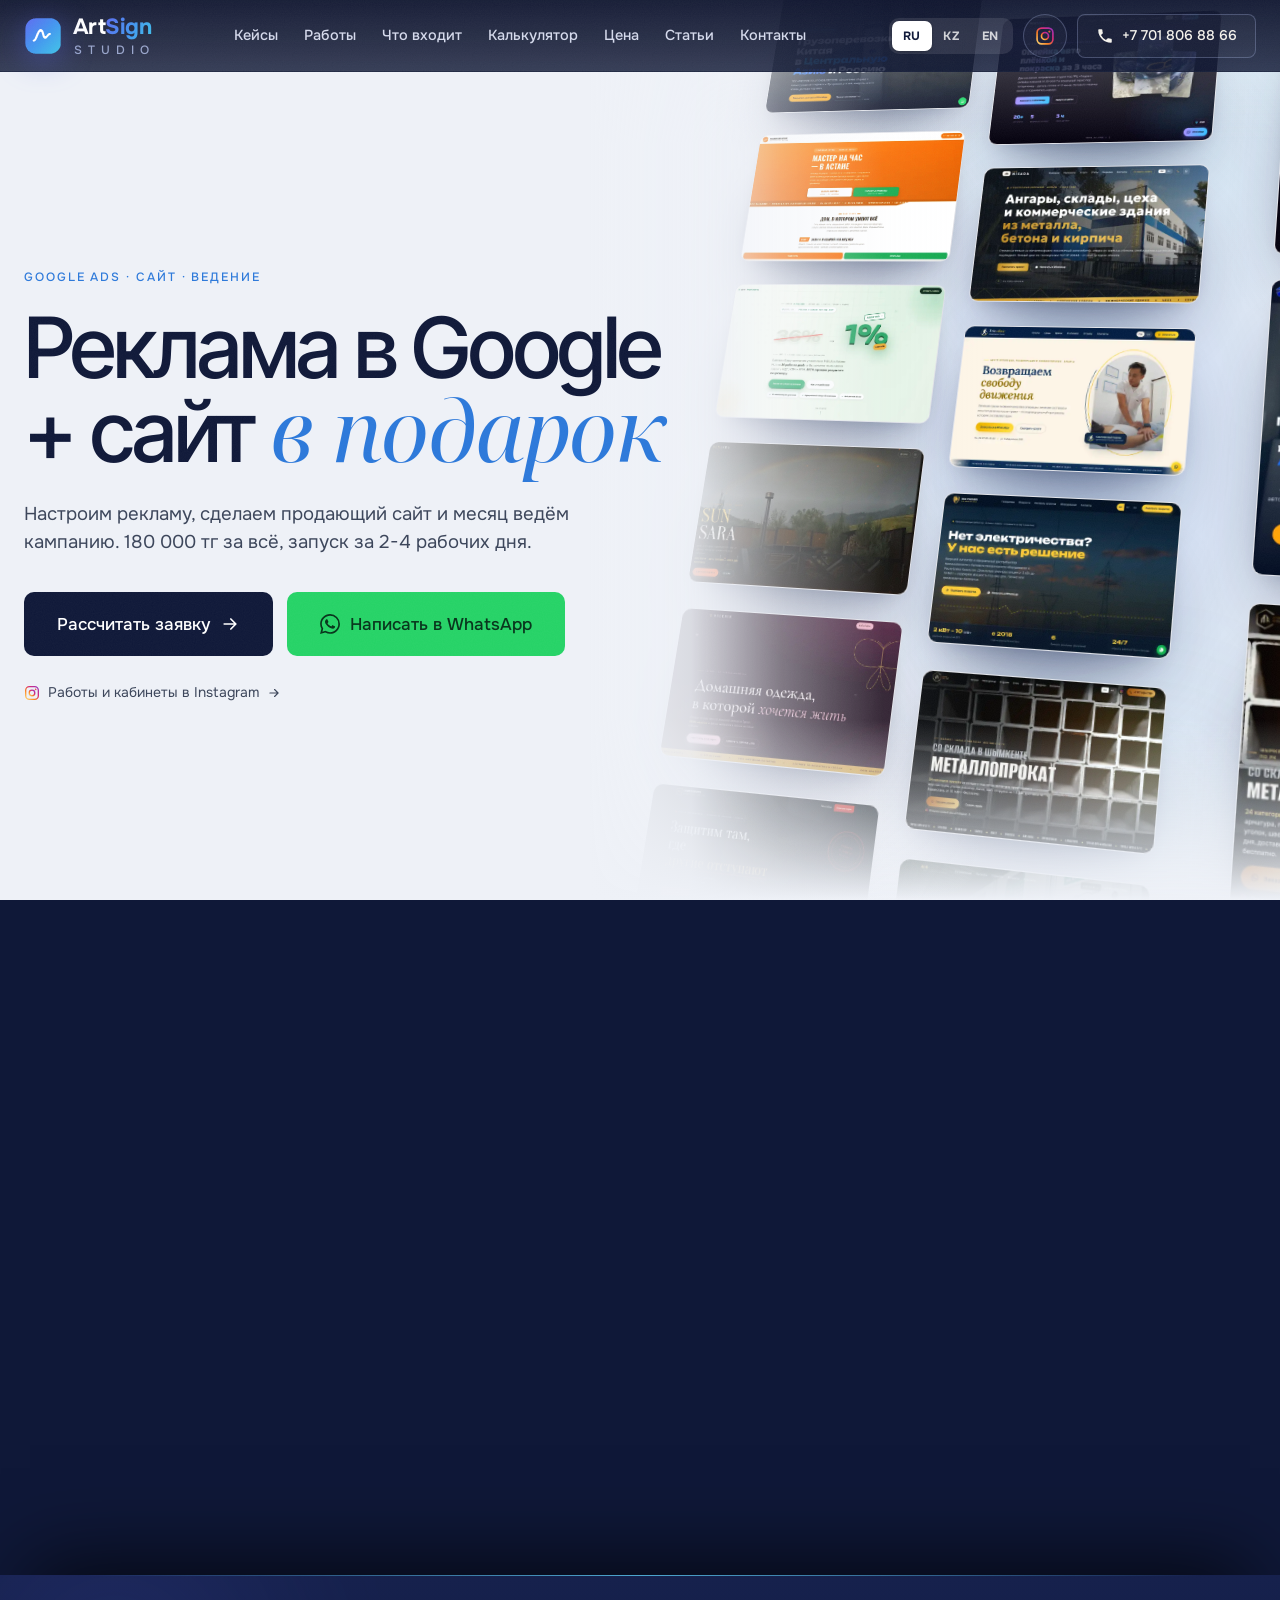
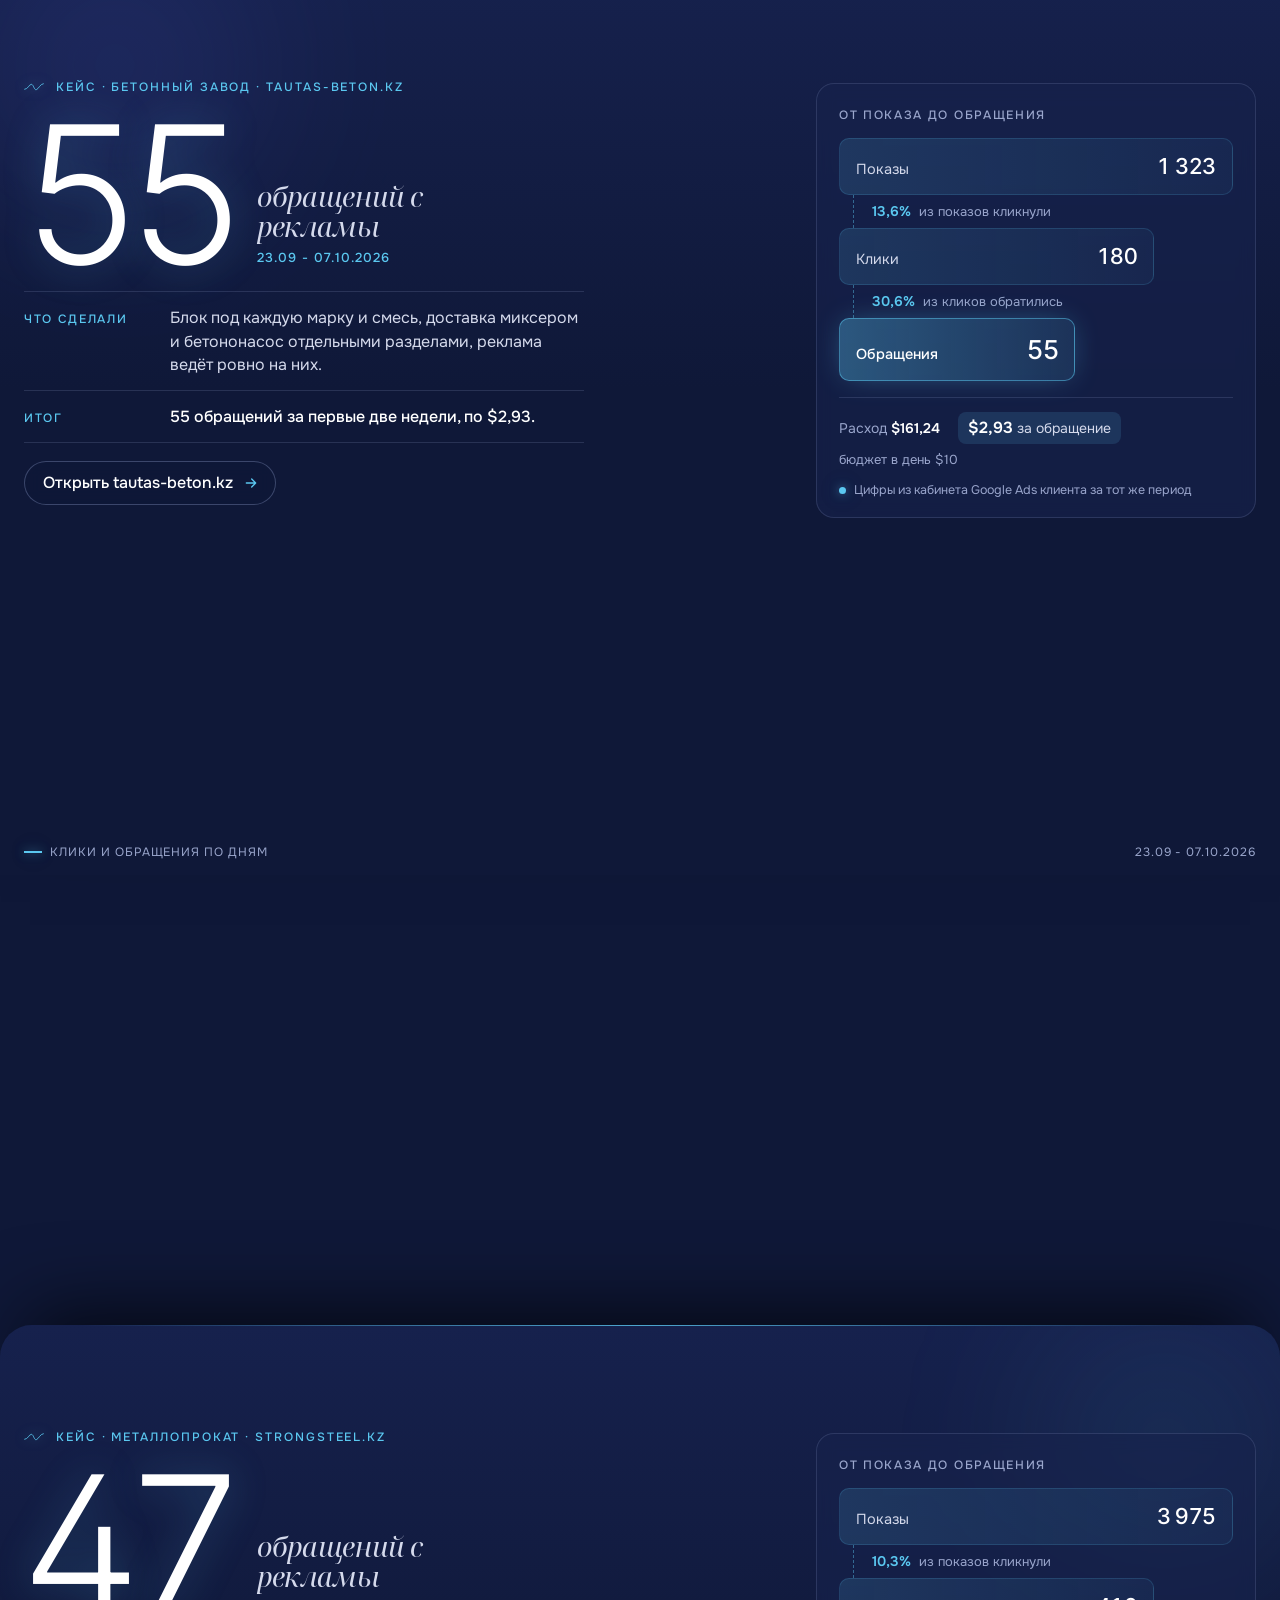
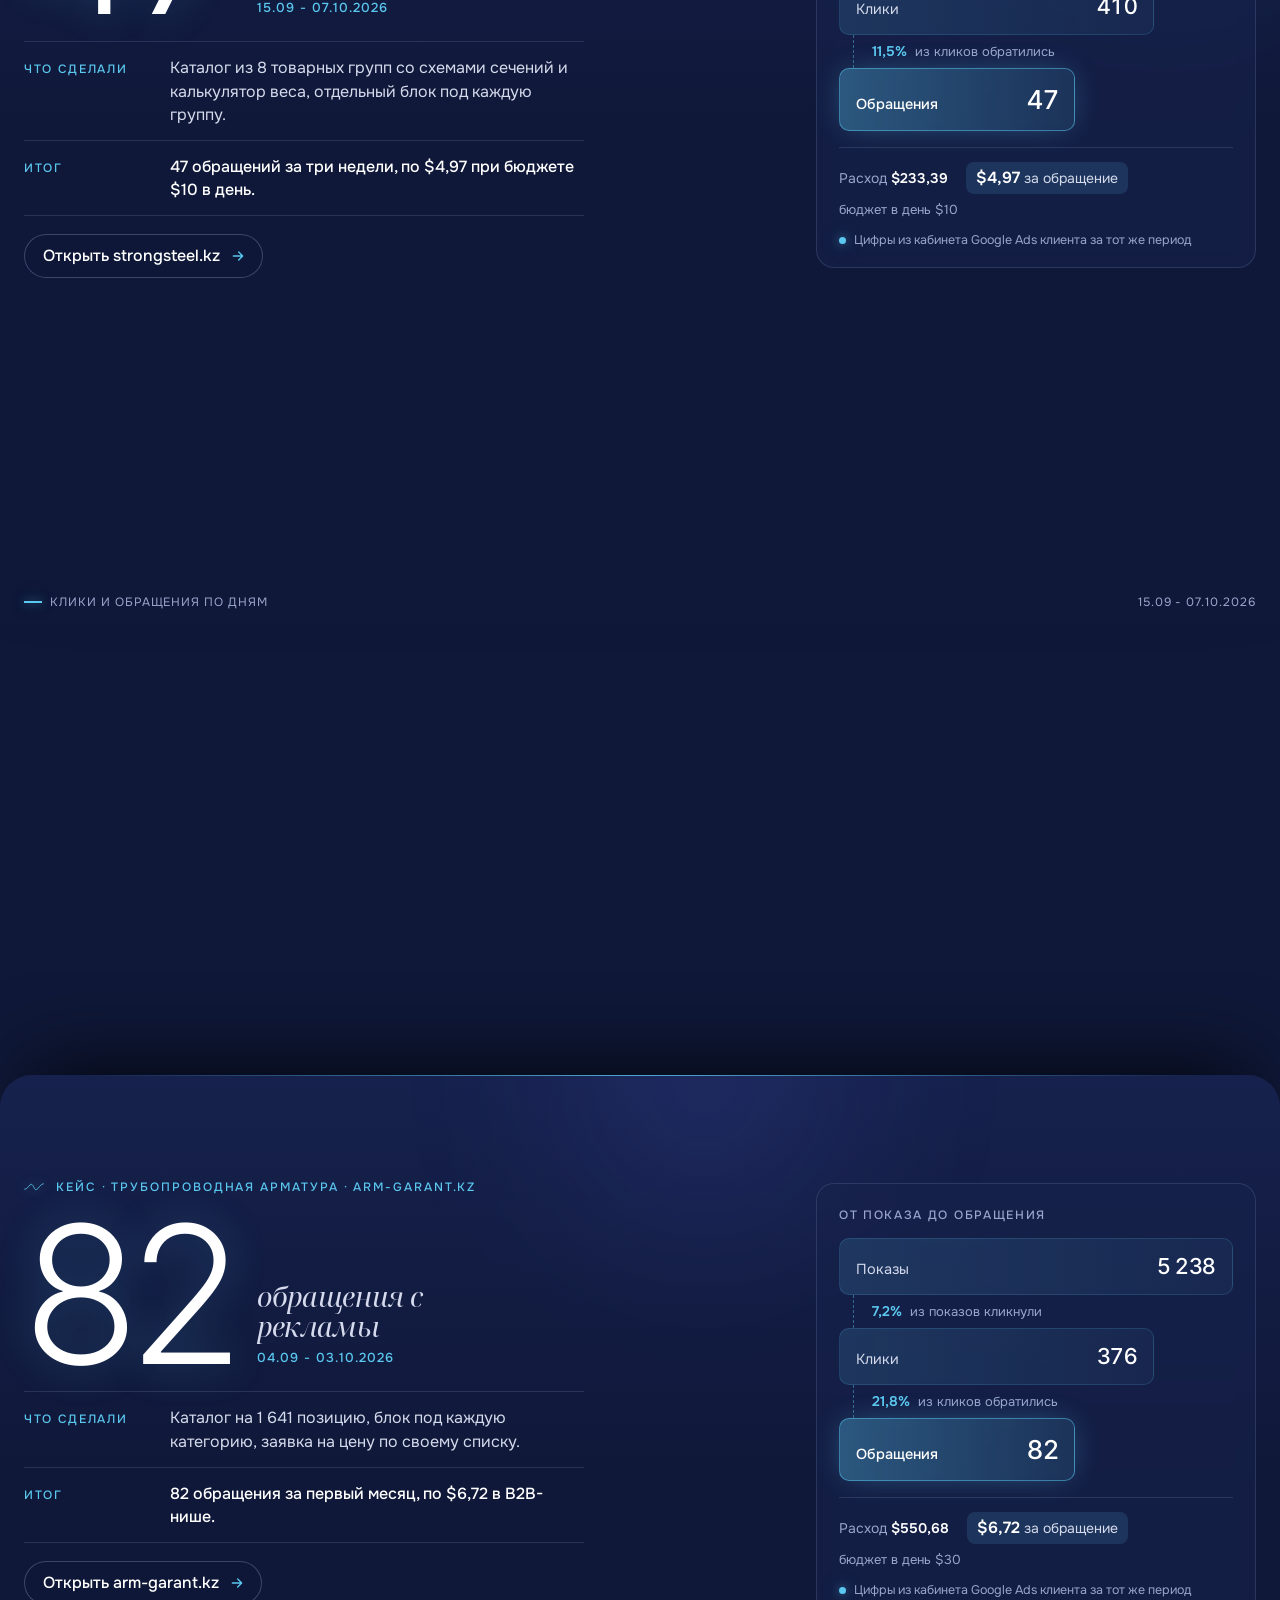
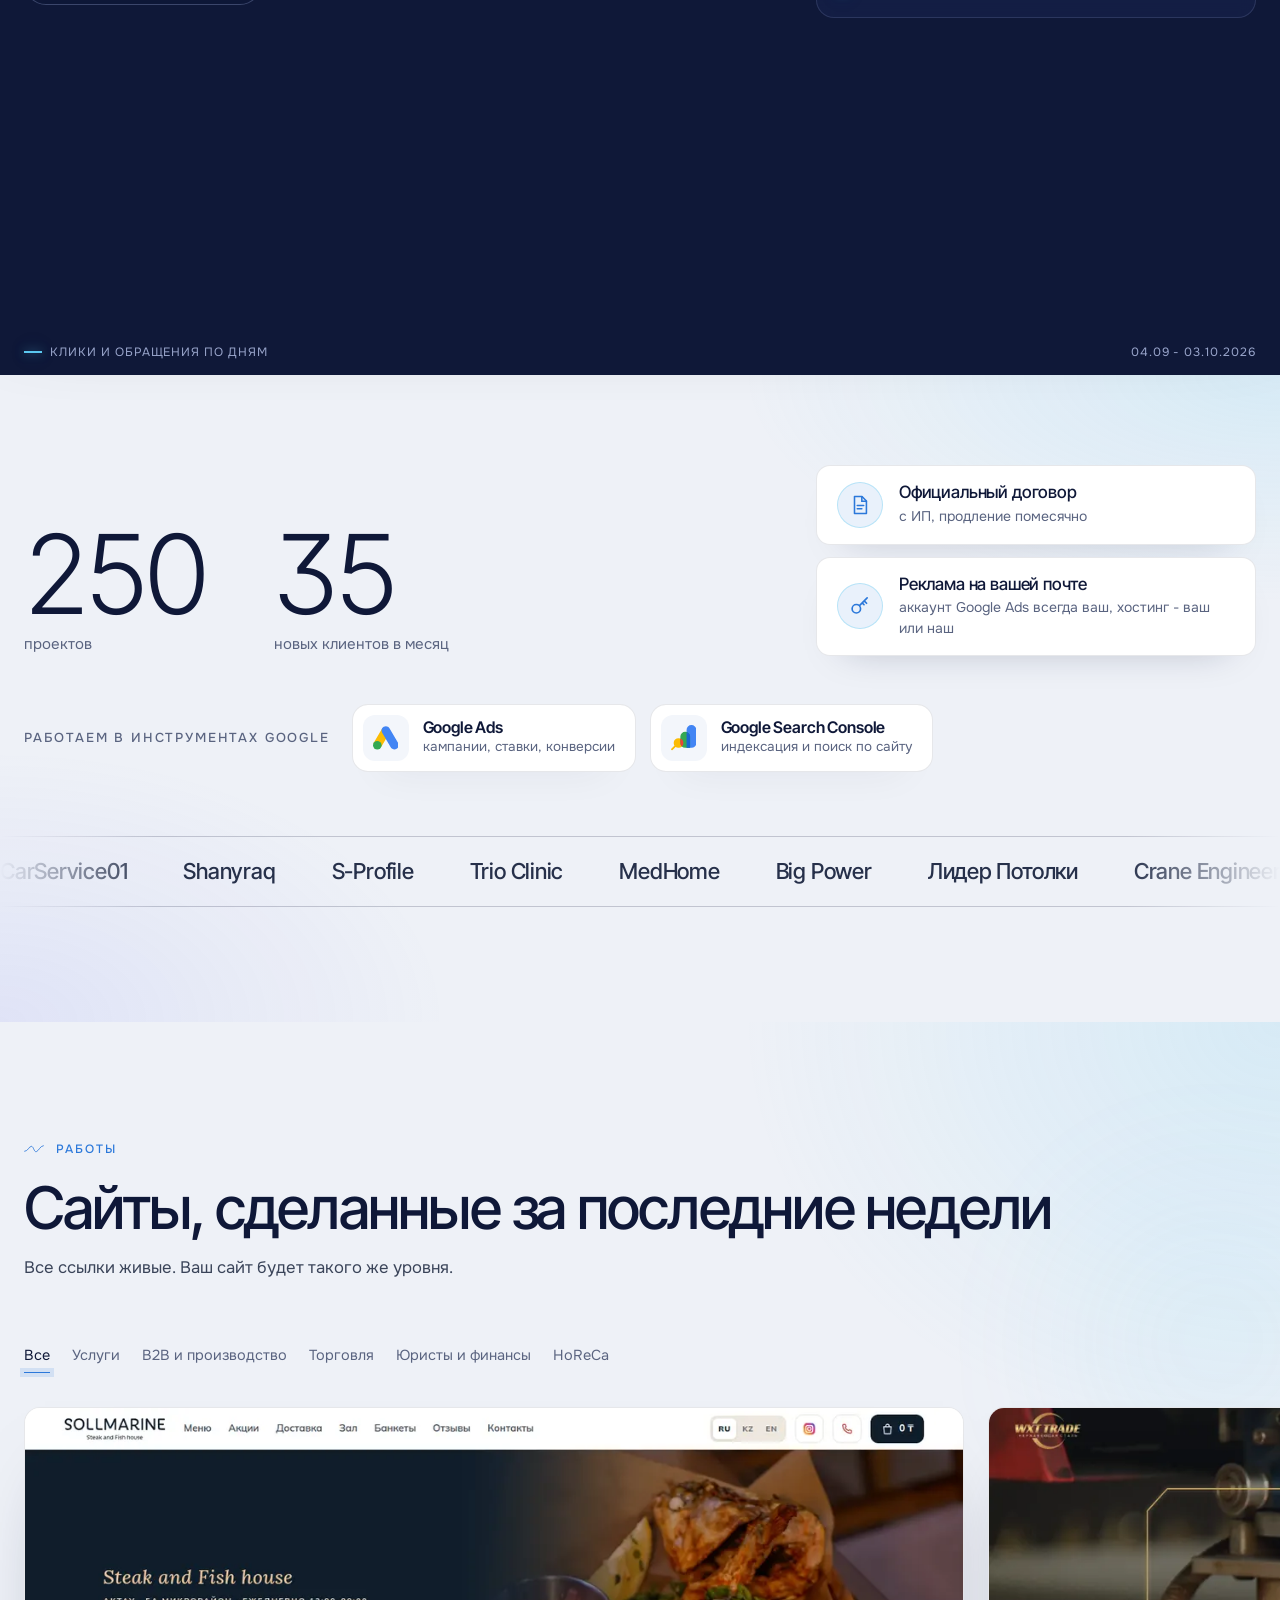
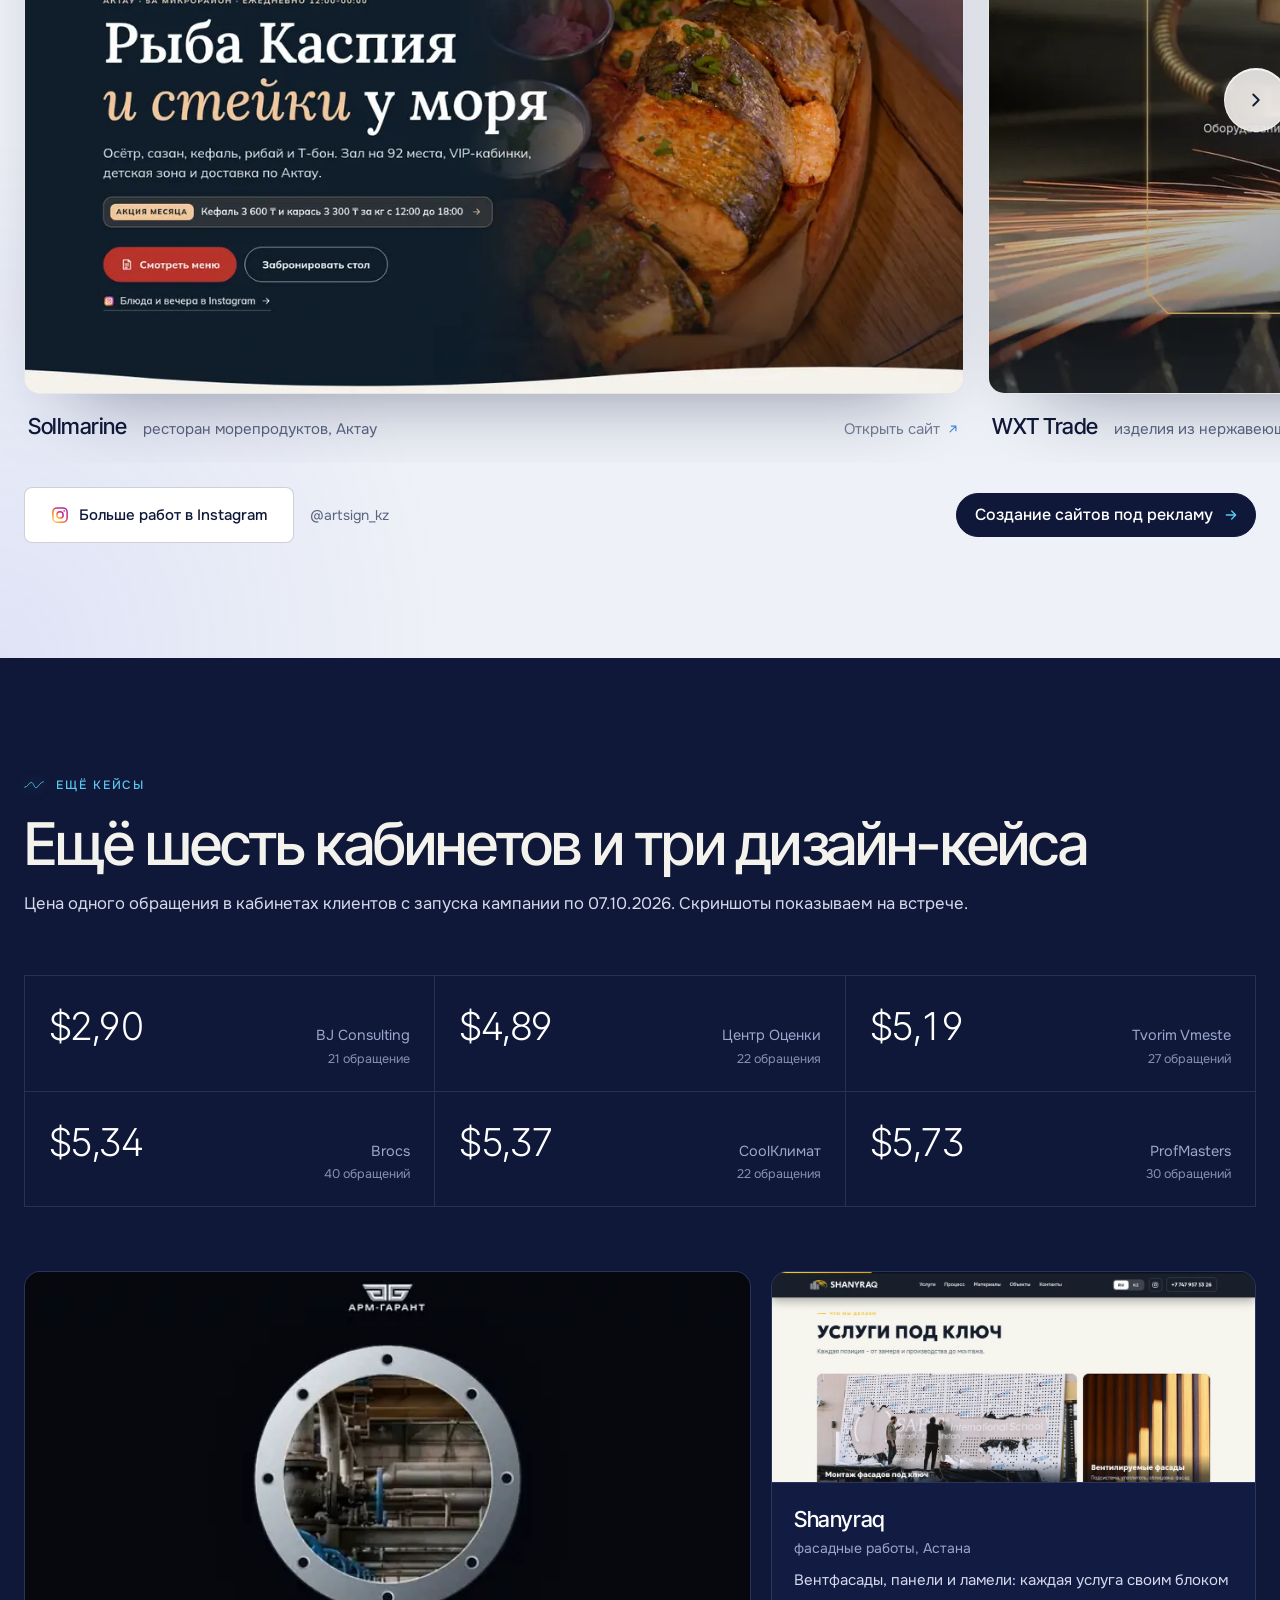
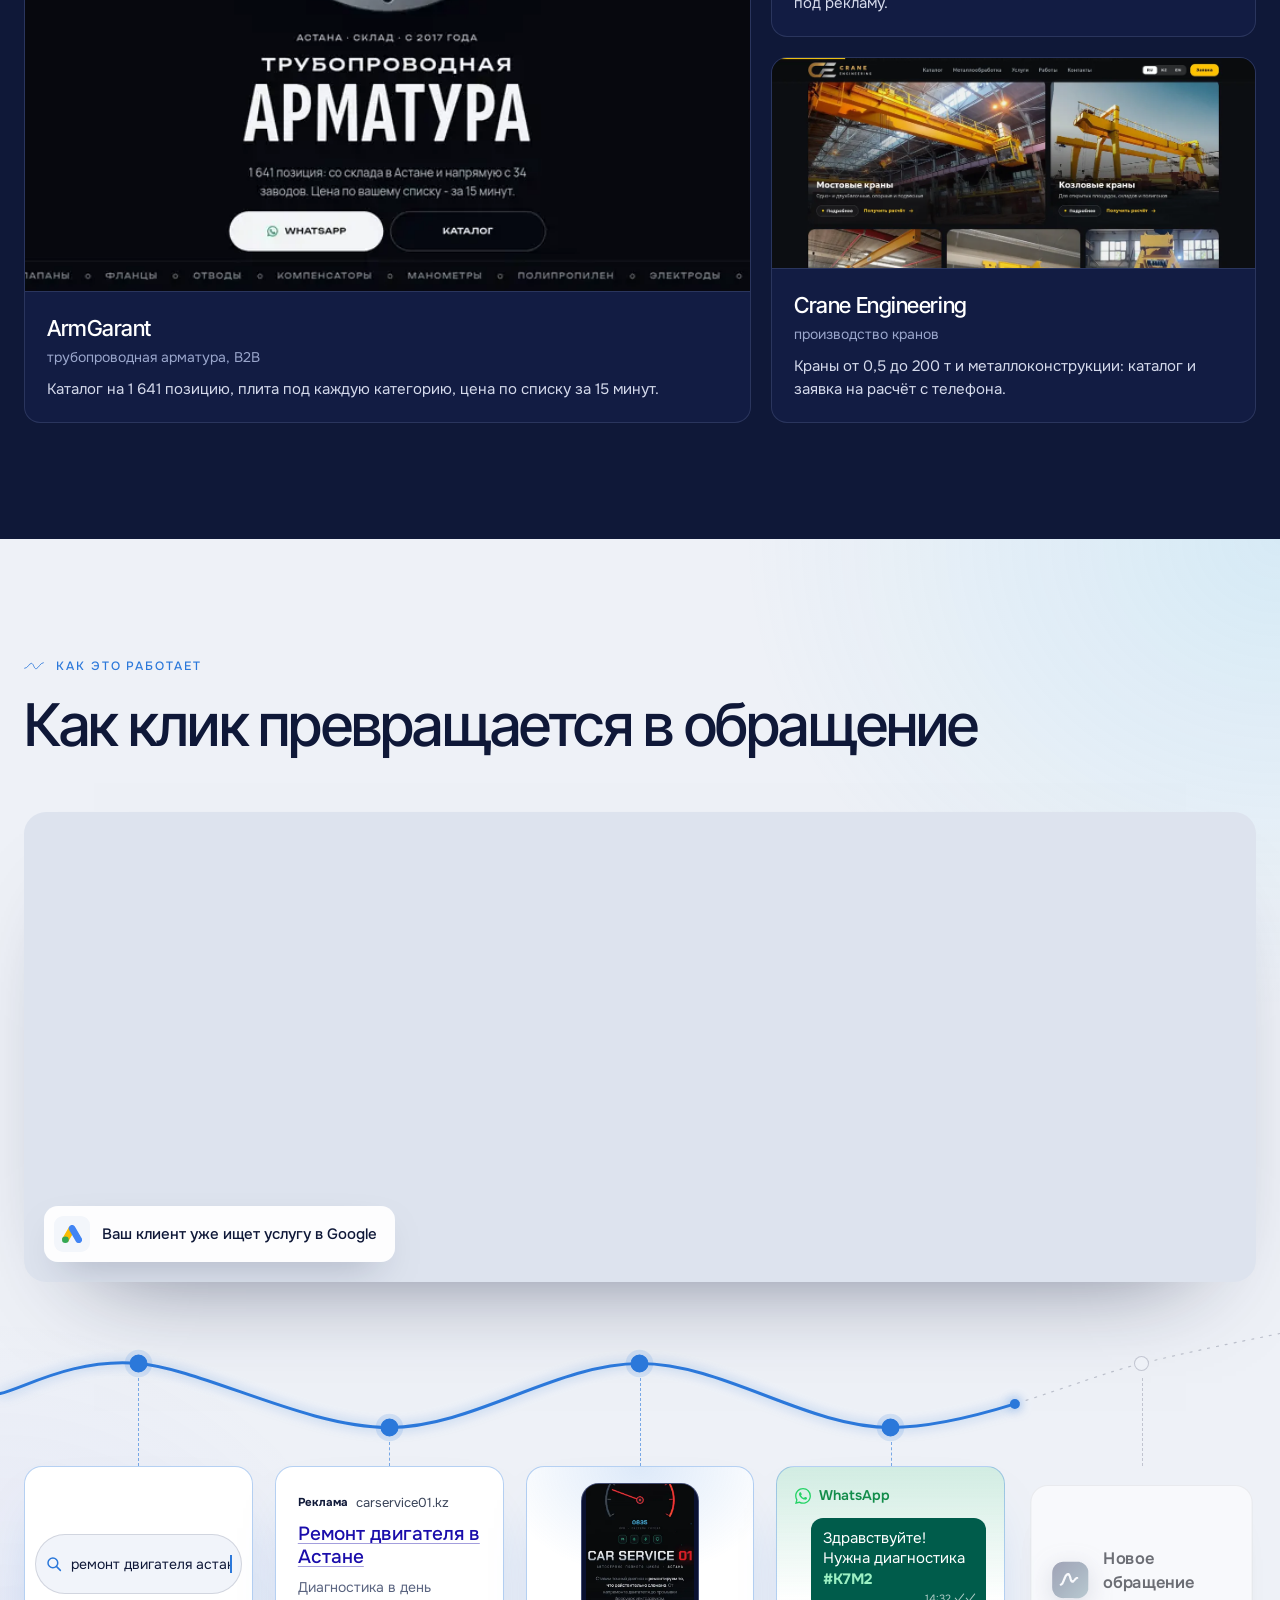
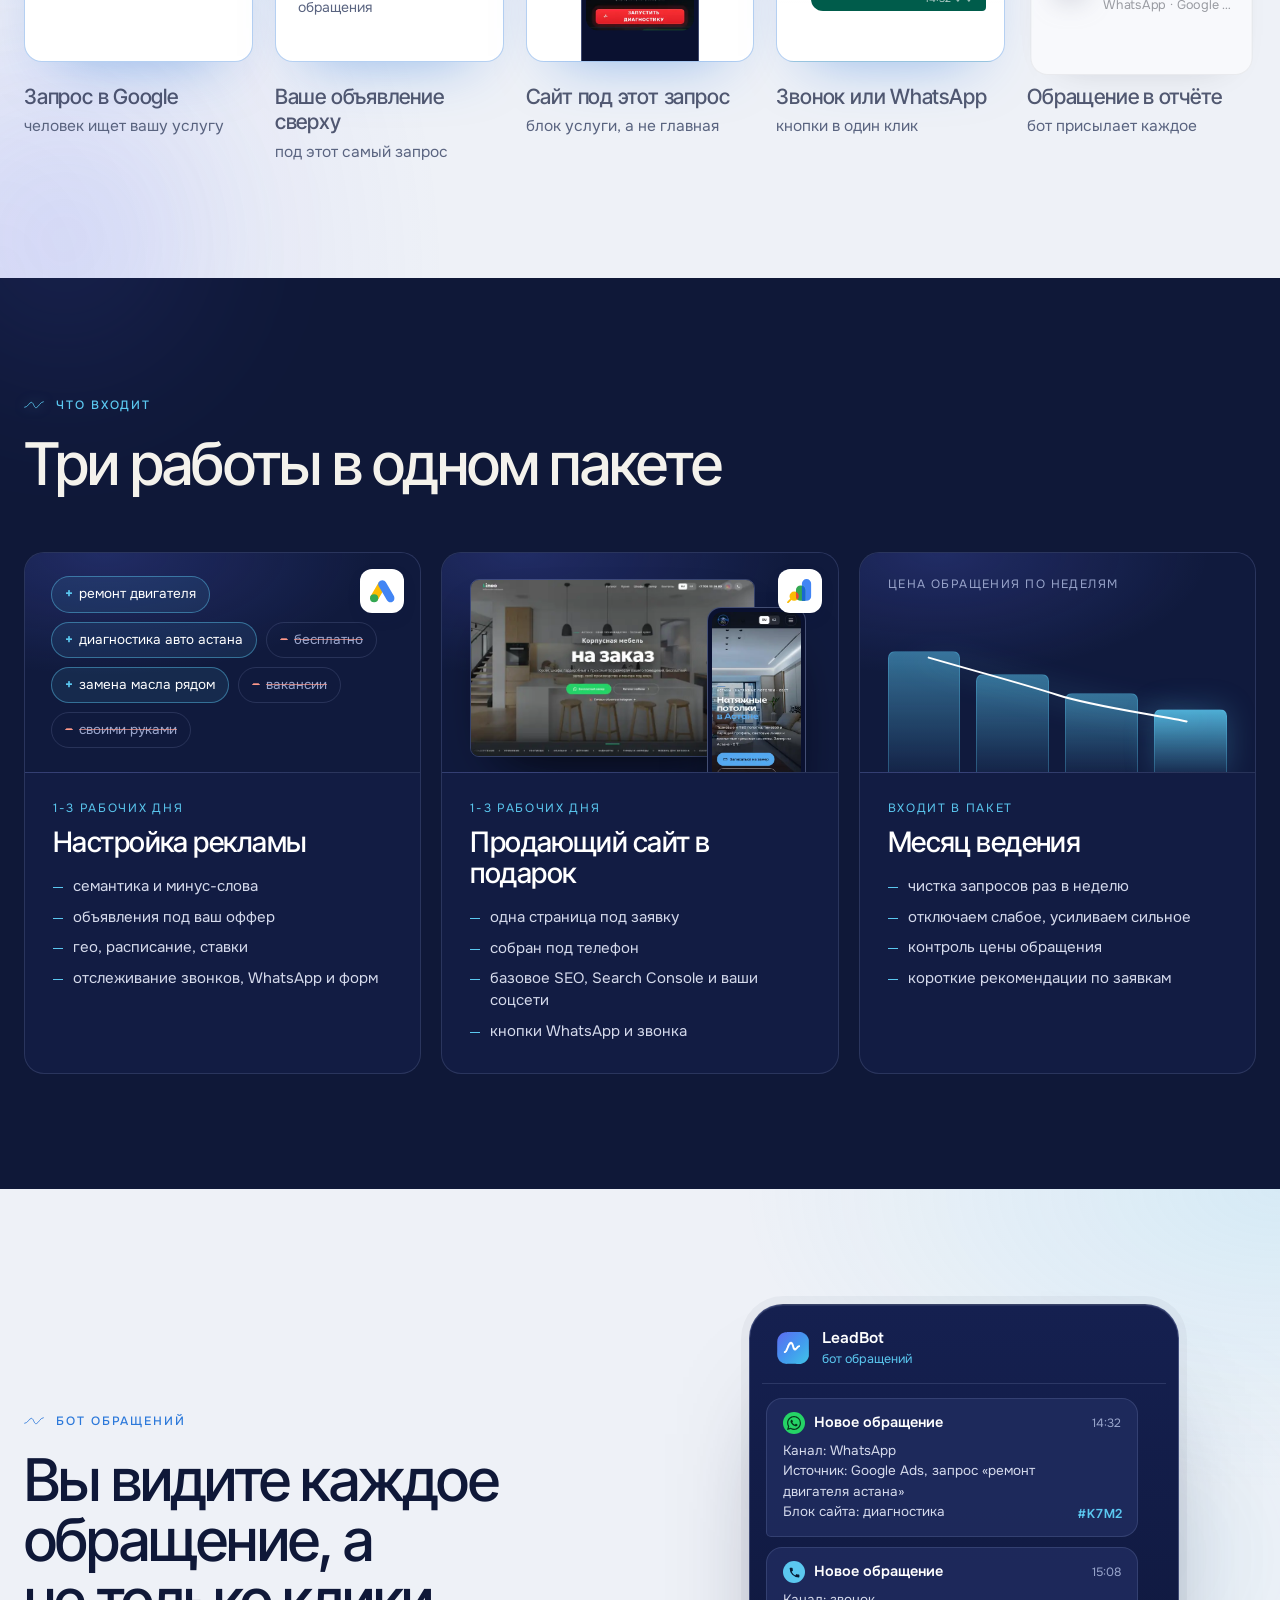
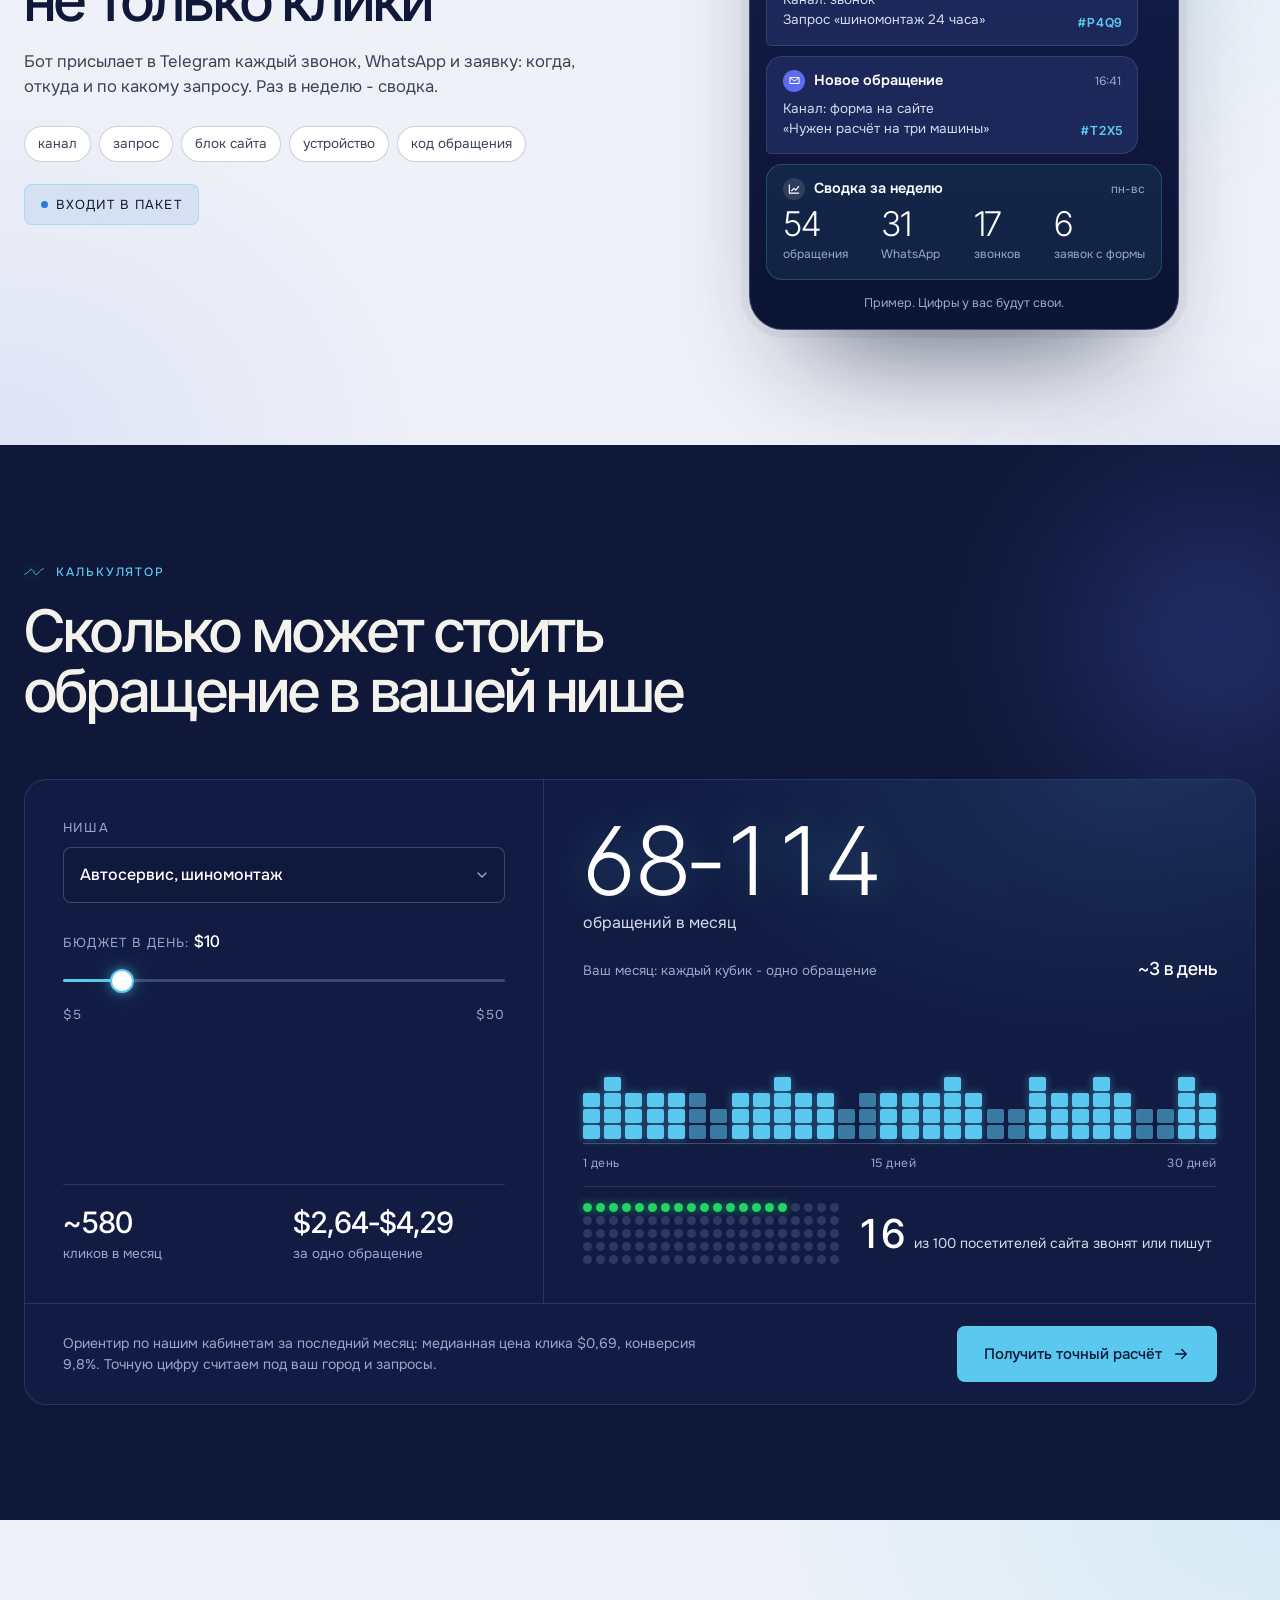
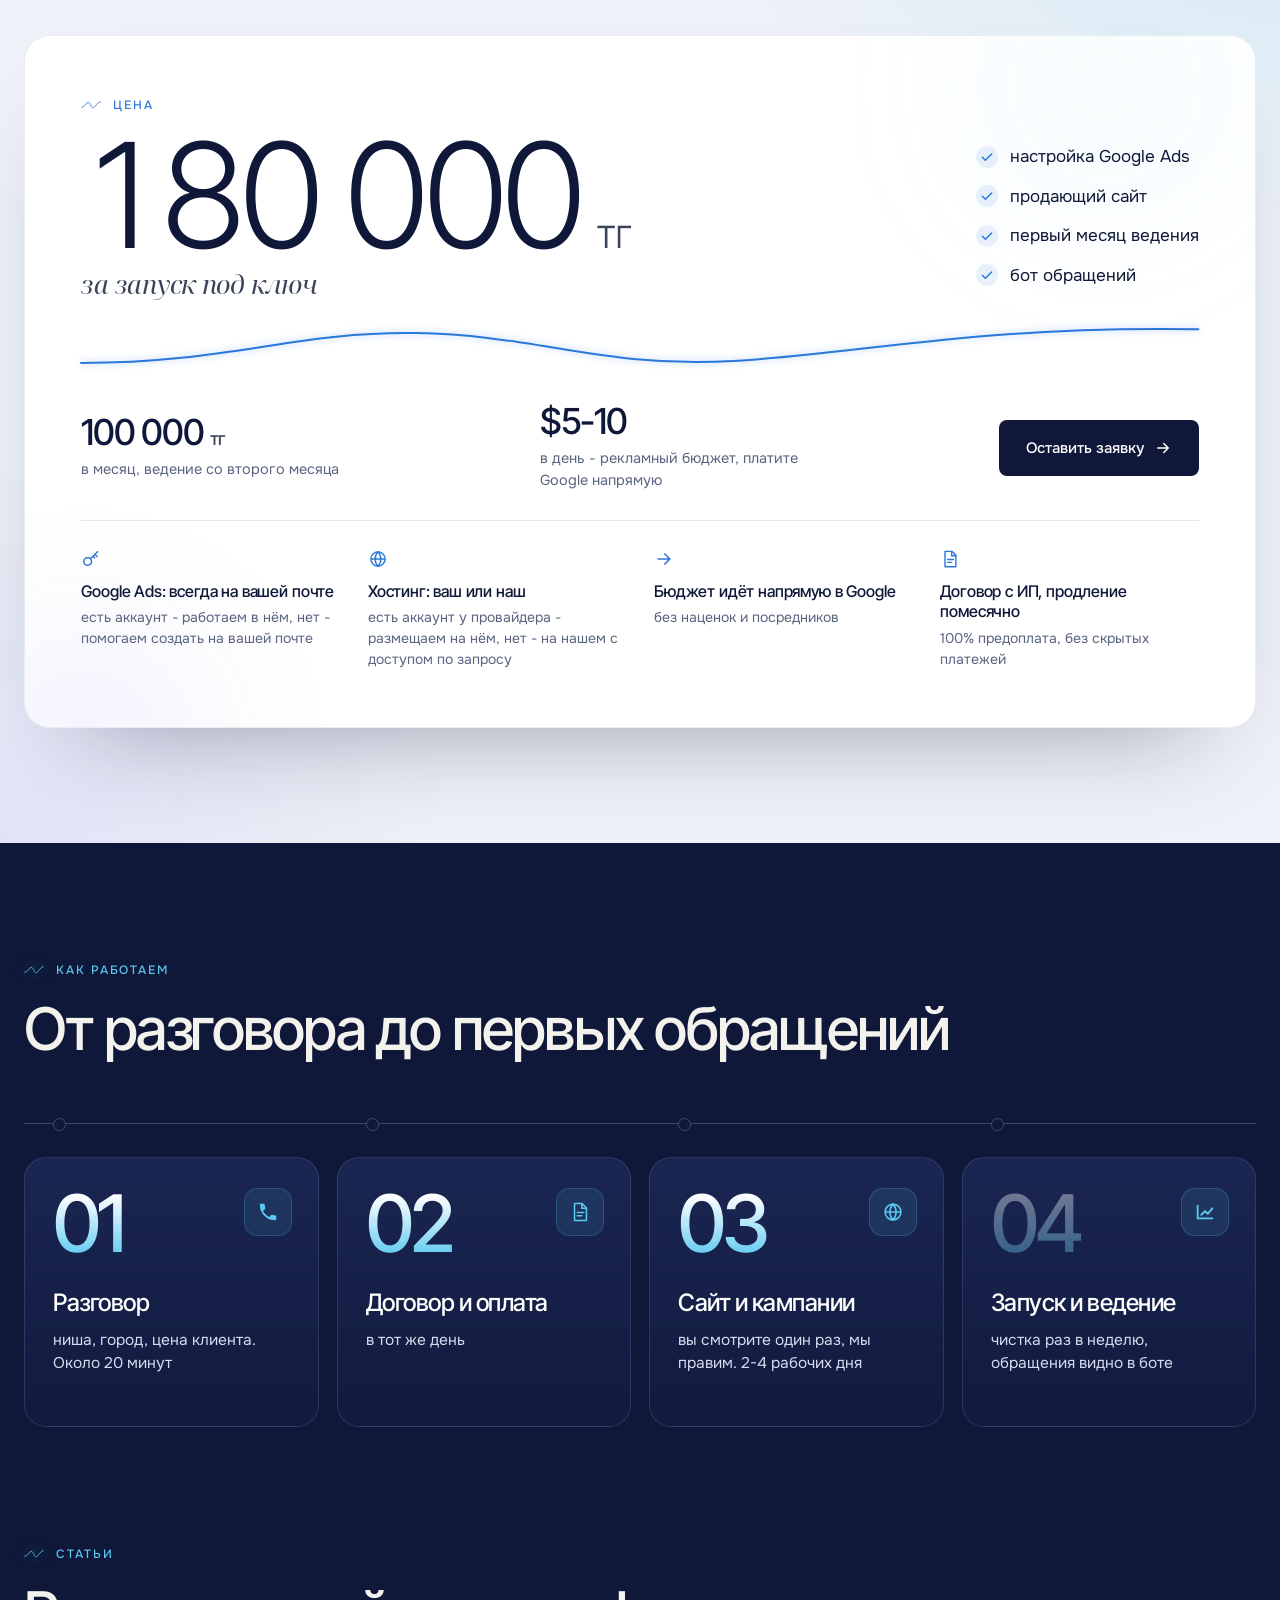
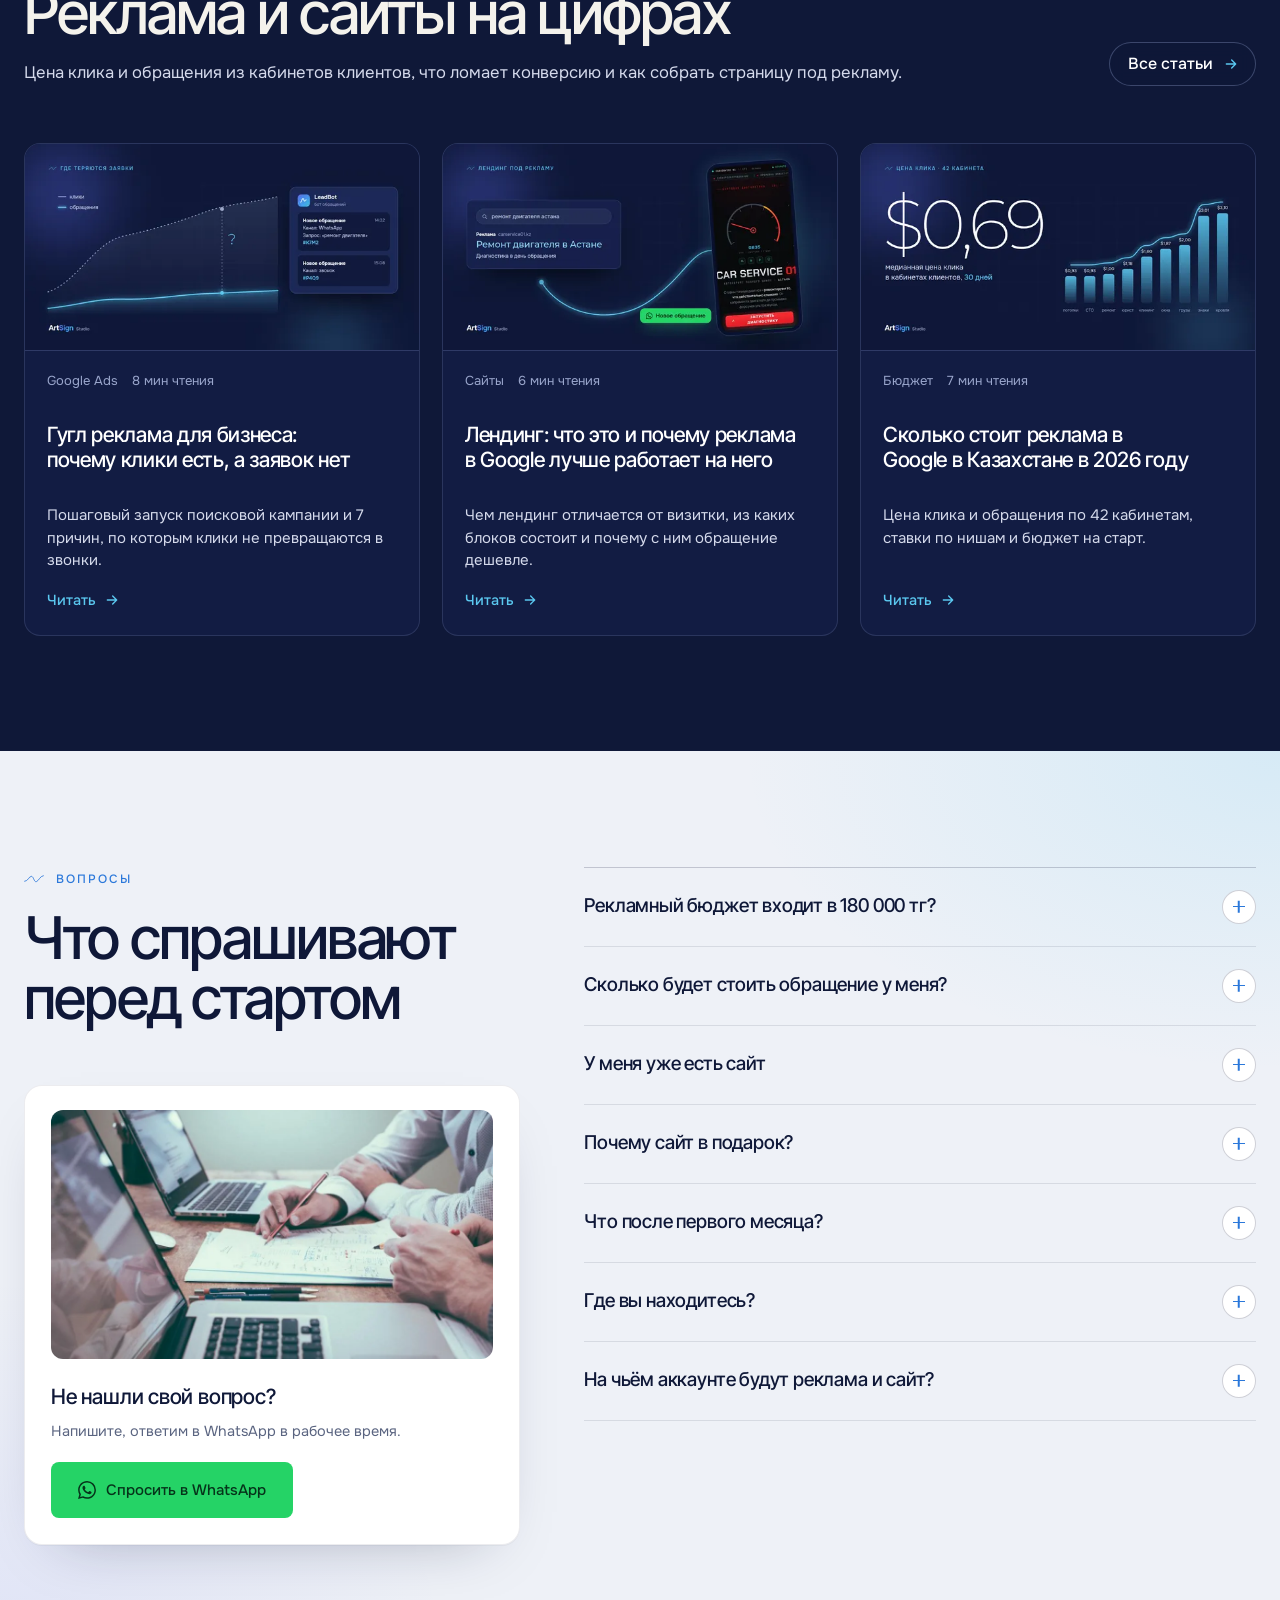
==== commit 23c9a423: "Телефон: без анимаций от прокрутки - плиты обычным потоком, блоки и графики видны сразу; ?v=20261009" ====
--- a/index.html
+++ b/index.html
@@ -31,7 +31,7 @@
 <link rel="preconnect" href="https://fonts.googleapis.com">
 <link rel="preconnect" href="https://fonts.gstatic.com" crossorigin>
 <link rel="stylesheet" href="https://fonts.googleapis.com/css2?family=Inter+Tight:wght@300;400;500;600&family=Noto+Serif+Display:ital,wght@1,400&family=Onest:wght@400;500;600;700&display=swap">
-<link rel="stylesheet" href="styles.css?v=20261009-4">
+<link rel="stylesheet" href="styles.css?v=20261009-5">
 <script type="application/ld+json">
 {"@context":"https://schema.org","@type":"ProfessionalService","name":"ArtSign Studio","alternateName":"ArtSign","url":"https://artsign.kz/","image":"https://artsign.kz/assets/og-image.jpg","logo":"https://artsign.kz/assets/icon-512.png","telephone":"+77018068866","email":"artsignstudio.kz@gmail.com","description":"Настройка Google Ads, продающий сайт в подарок и месяц ведения за 180 000 тг.","address":{"@type":"PostalAddress","addressLocality":"Астана","addressCountry":"KZ"},"areaServed":"KZ","priceRange":"180 000 KZT","sameAs":["https://www.instagram.com/artsign_kz/"],"makesOffer":{"@type":"Offer","name":"Google Ads + сайт в подарок + месяц ведения","price":"180000","priceCurrency":"KZT","url":"https://artsign.kz/#price"}}
 </script>
@@ -723,6 +723,6 @@
 
 <div class="grain" aria-hidden="true"></div>
 
-<script src="script.js?v=20261009-4" defer></script>
+<script src="script.js?v=20261009-5" defer></script>
 </body>
 </html>
--- a/styles.css
+++ b/styles.css
@@ -1286,3 +1286,19 @@
   .proc-list b { font-size: 20px; margin: 0 0 4px; }
 }
 @media (prefers-reduced-motion: reduce) { .scene.done .sc-pulse { animation: none; opacity: 0; } }
+
+/* ========== 09.10.2026: телефон без анимаций от прокрутки (решение владельца) ========== */
+/* плиты обычным потоком: ничего не держит экран и не наезжает, содержимое видно сразу */
+@media (max-width: 760px) {
+  .pw, .pw-hero, .pw.stack, .pw-hero.stack { height: auto; margin-bottom: 0; }
+  .plate { position: relative; height: auto; min-height: 100svh; transform: none; border-radius: 0; box-shadow: none; }
+  .plate::after, .case::before { display: none; }
+  .hero.plate { height: 100svh; }
+  .case-in { height: auto; padding-bottom: 196px; }
+  .chart { top: auto !important; height: 150px; bottom: 26px; clip-path: none; }
+  .txt > *, .rv, .hero-txt > *, .ui, .msg, .kw, .bars i, .wa-b, .proc-list li, .proc-list i { transition: none !important; opacity: 1; transform: none; }
+  .wall, .wcol { transform: none; }
+  .wall { transform: rotateX(14deg) rotateY(-8deg) rotateZ(7deg) translateZ(-40px) scale(1.08); }
+  .bars-ln path, .pp-trace path { transition: none; stroke-dashoffset: 0; }
+  .scene .sc-pulse { display: none; }
+}
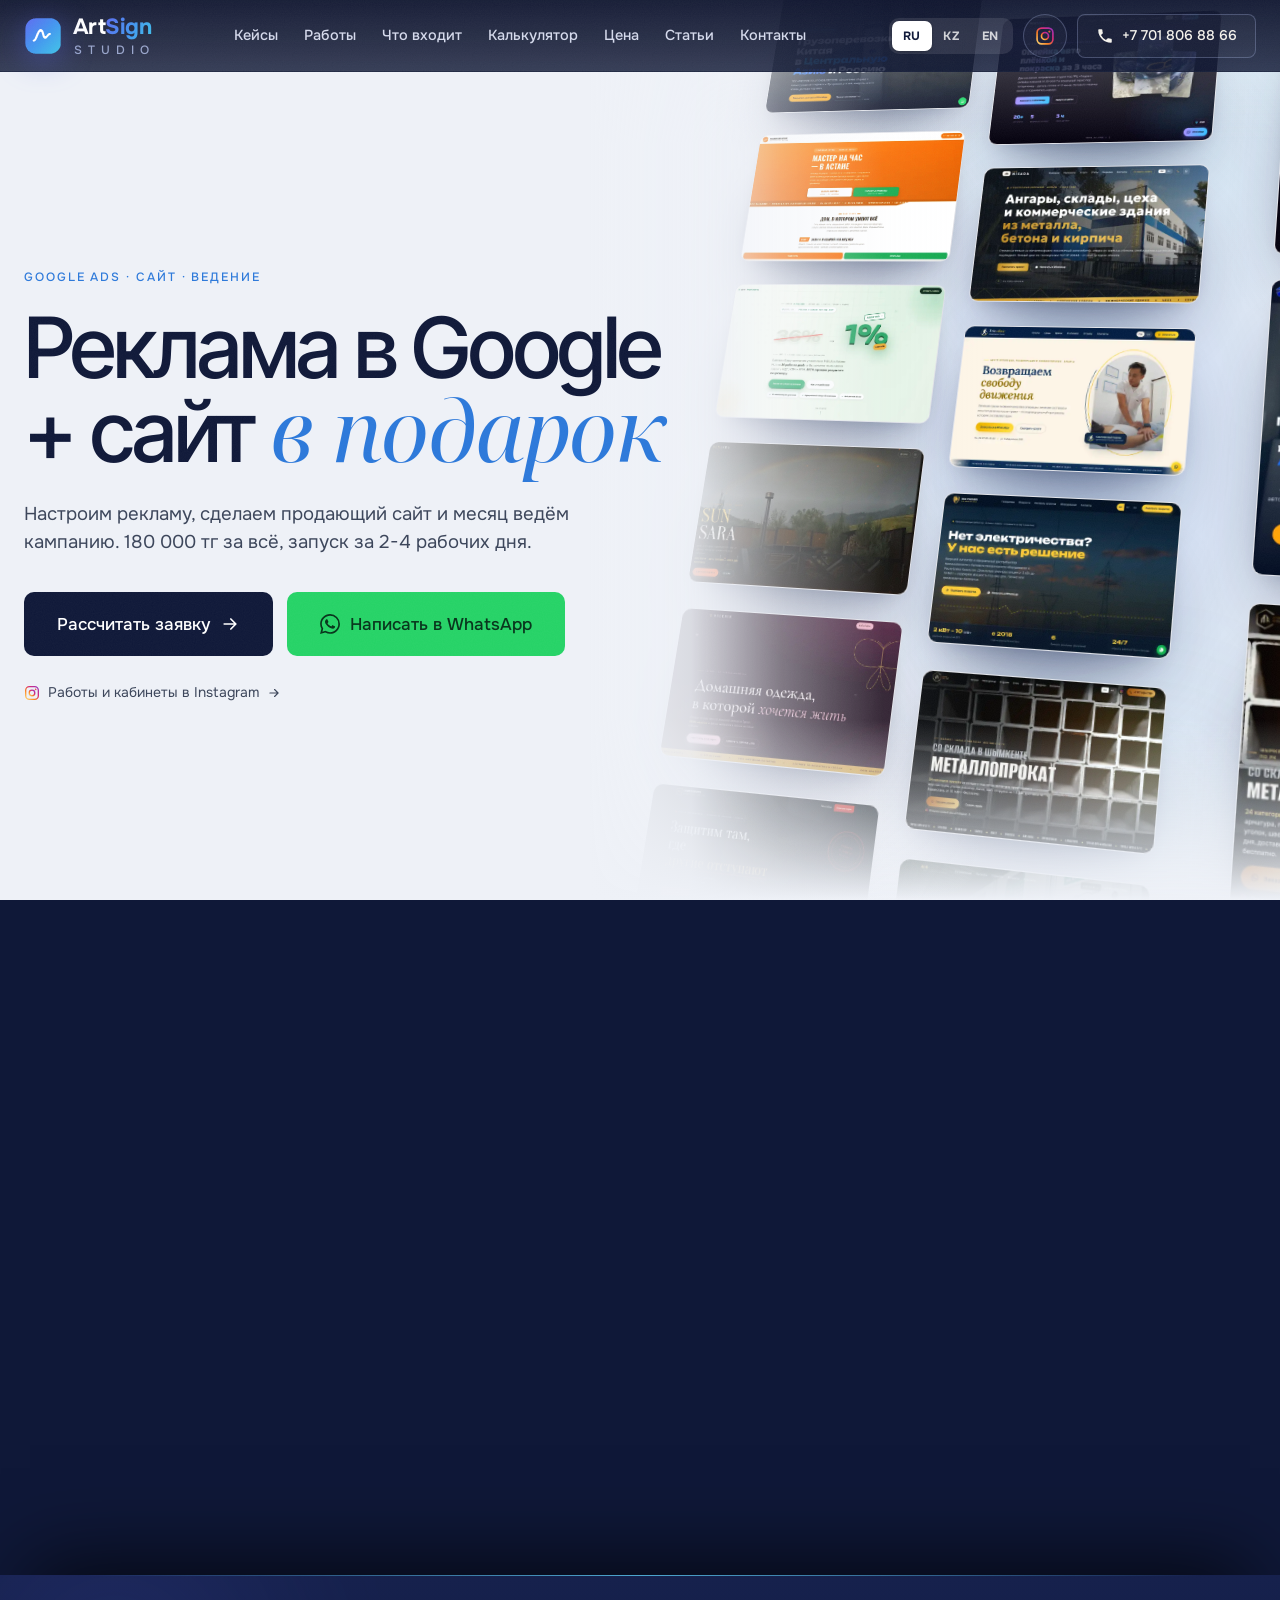
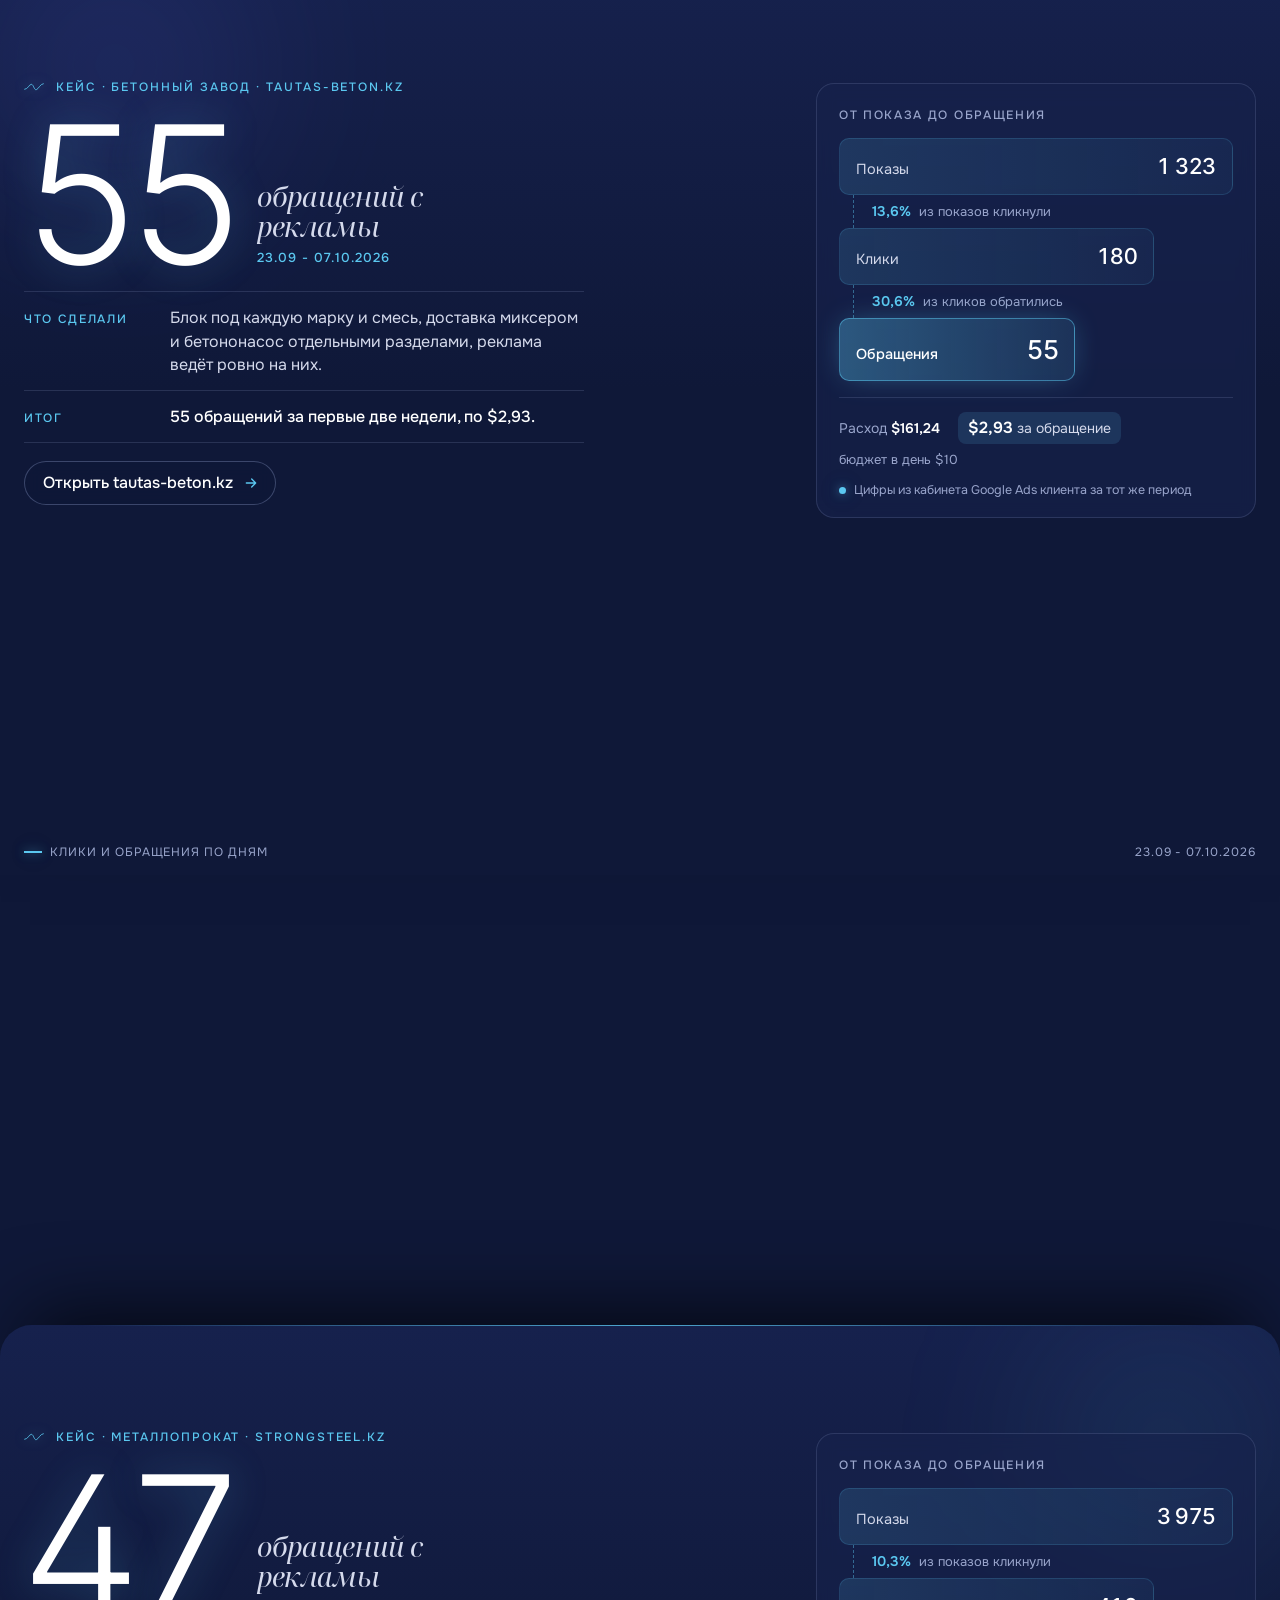
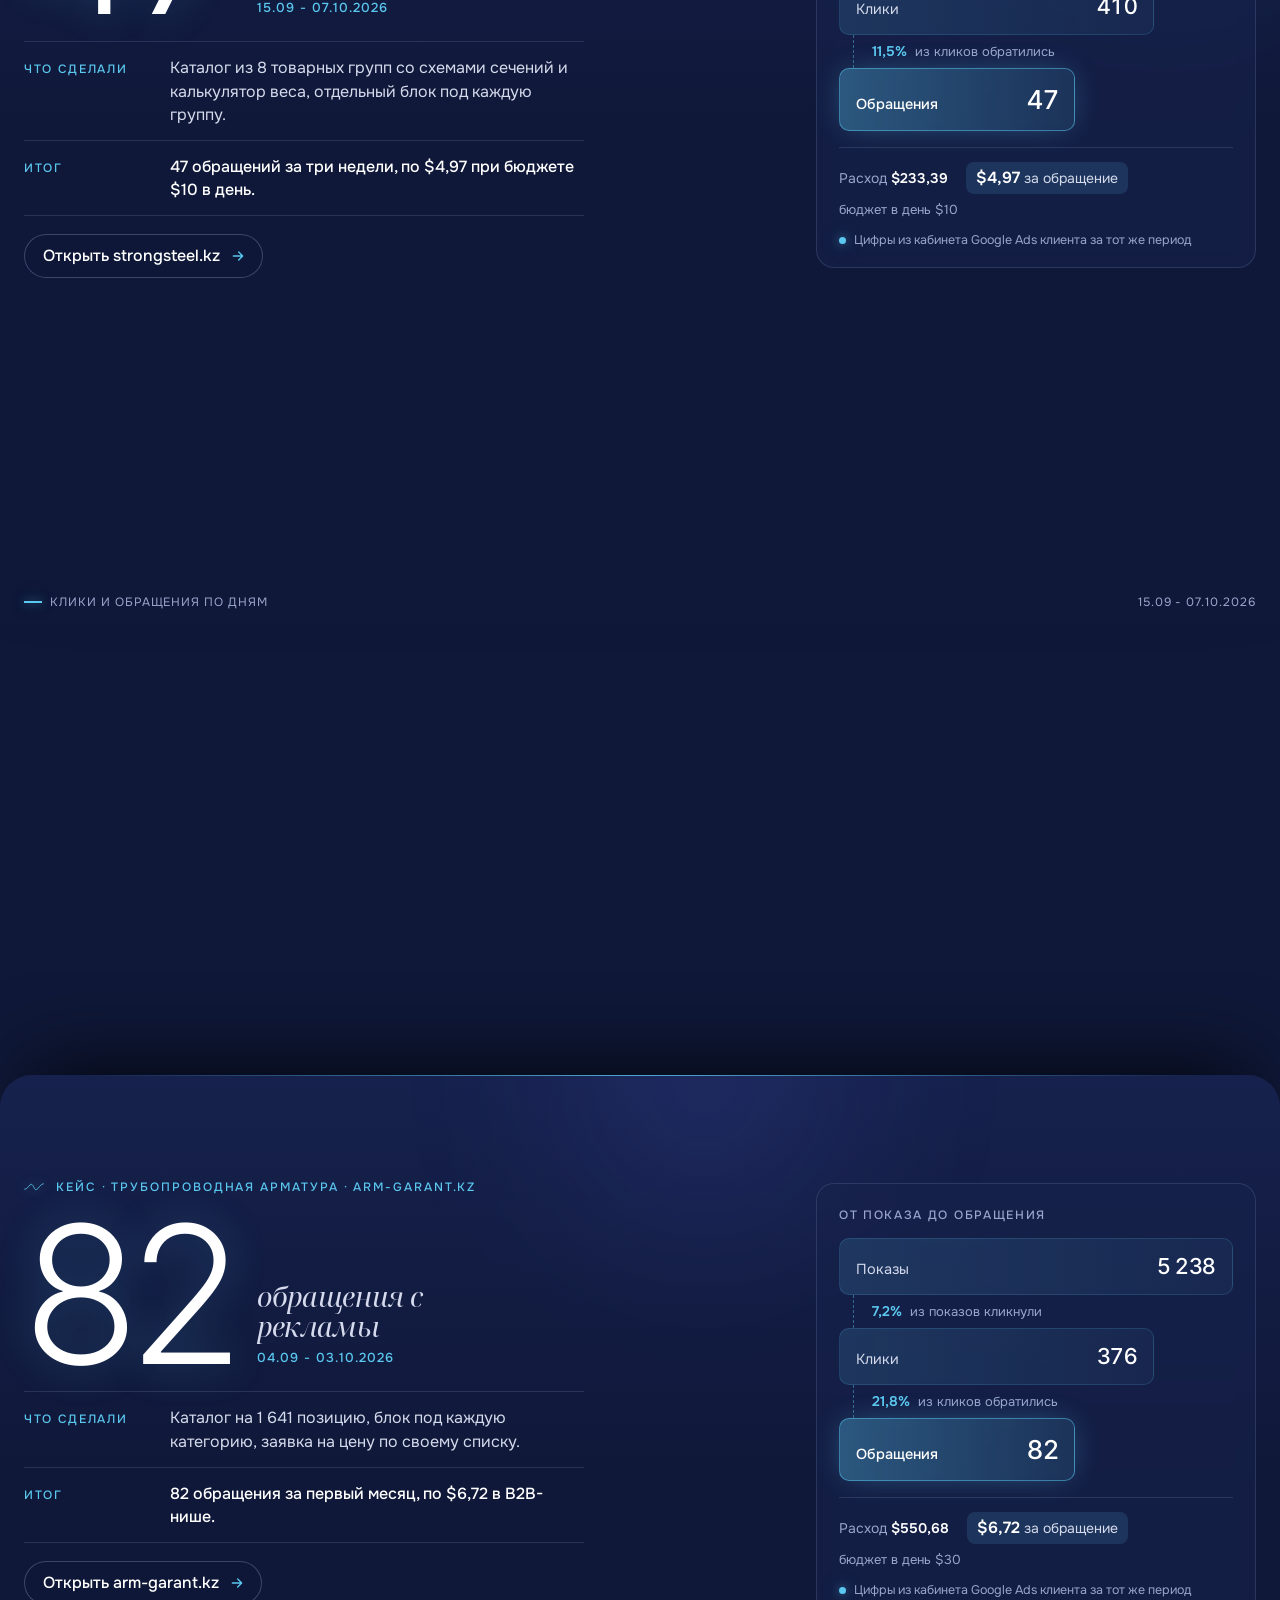
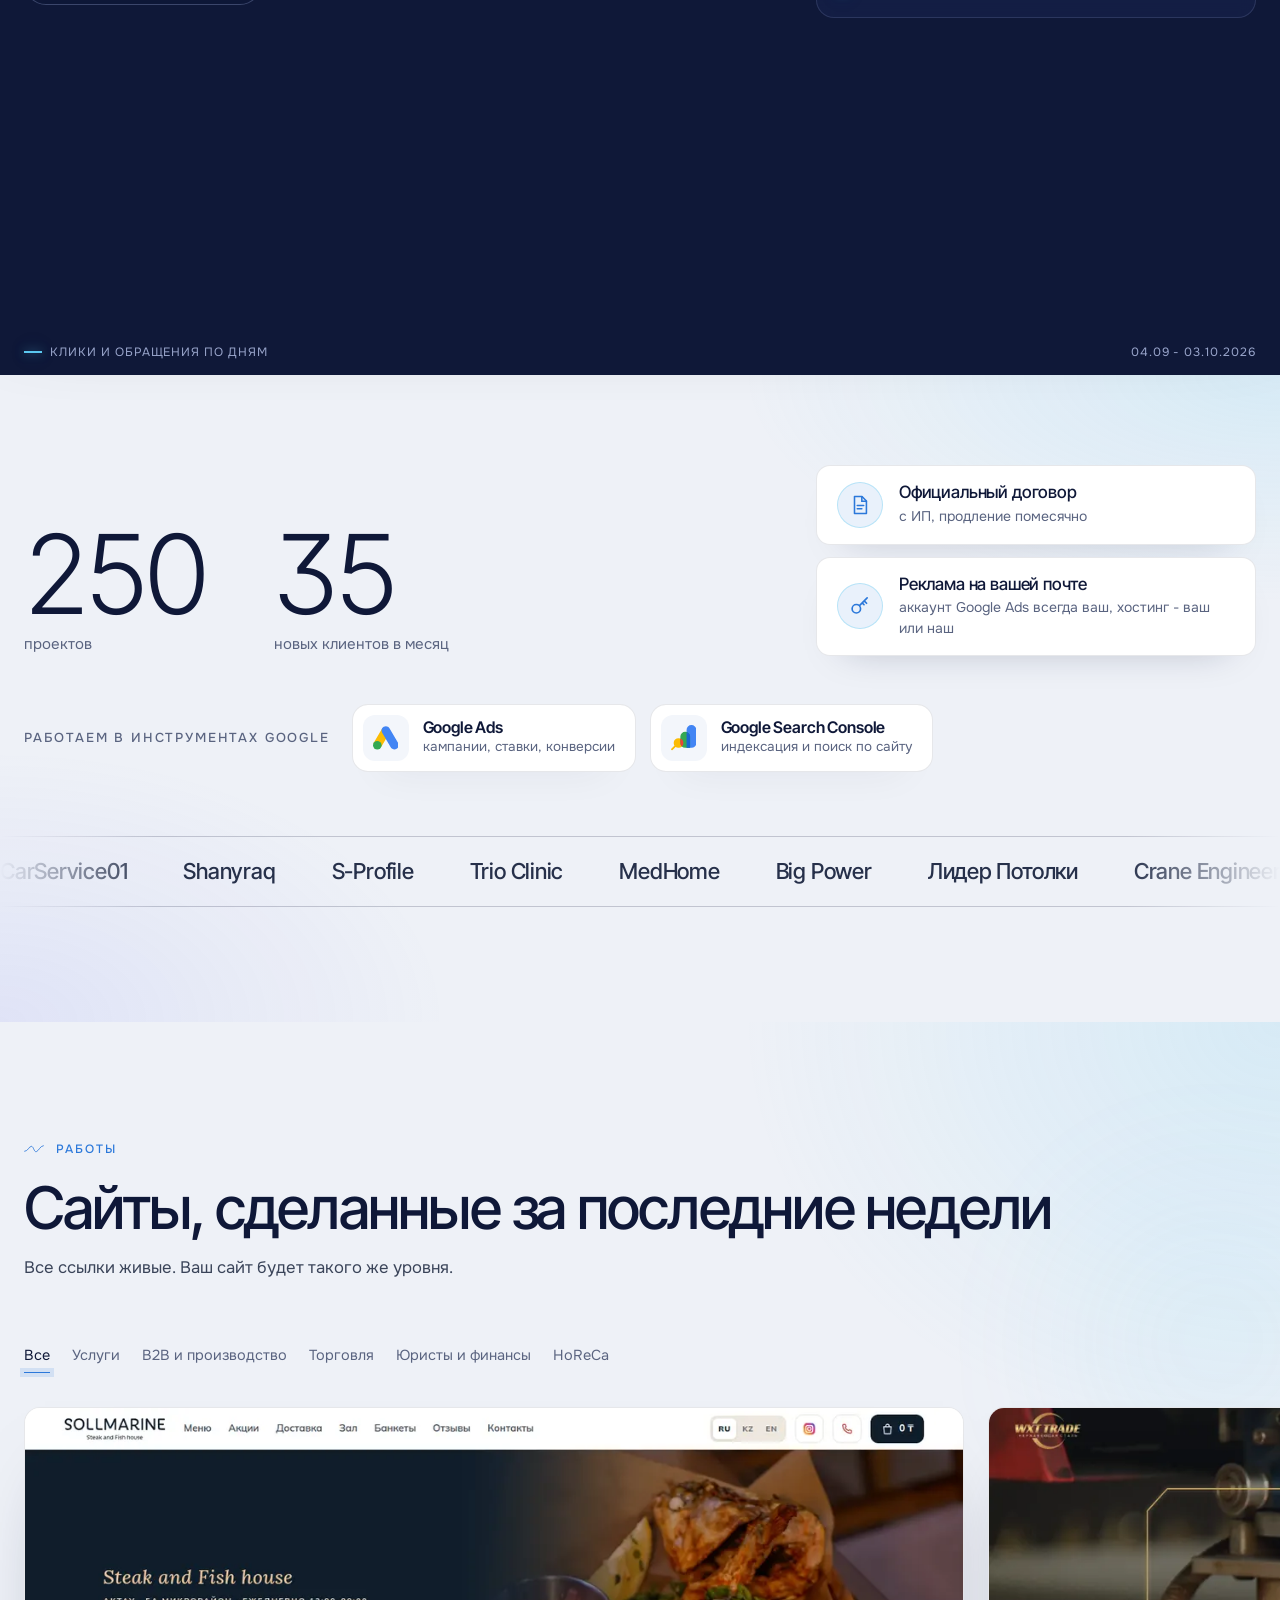
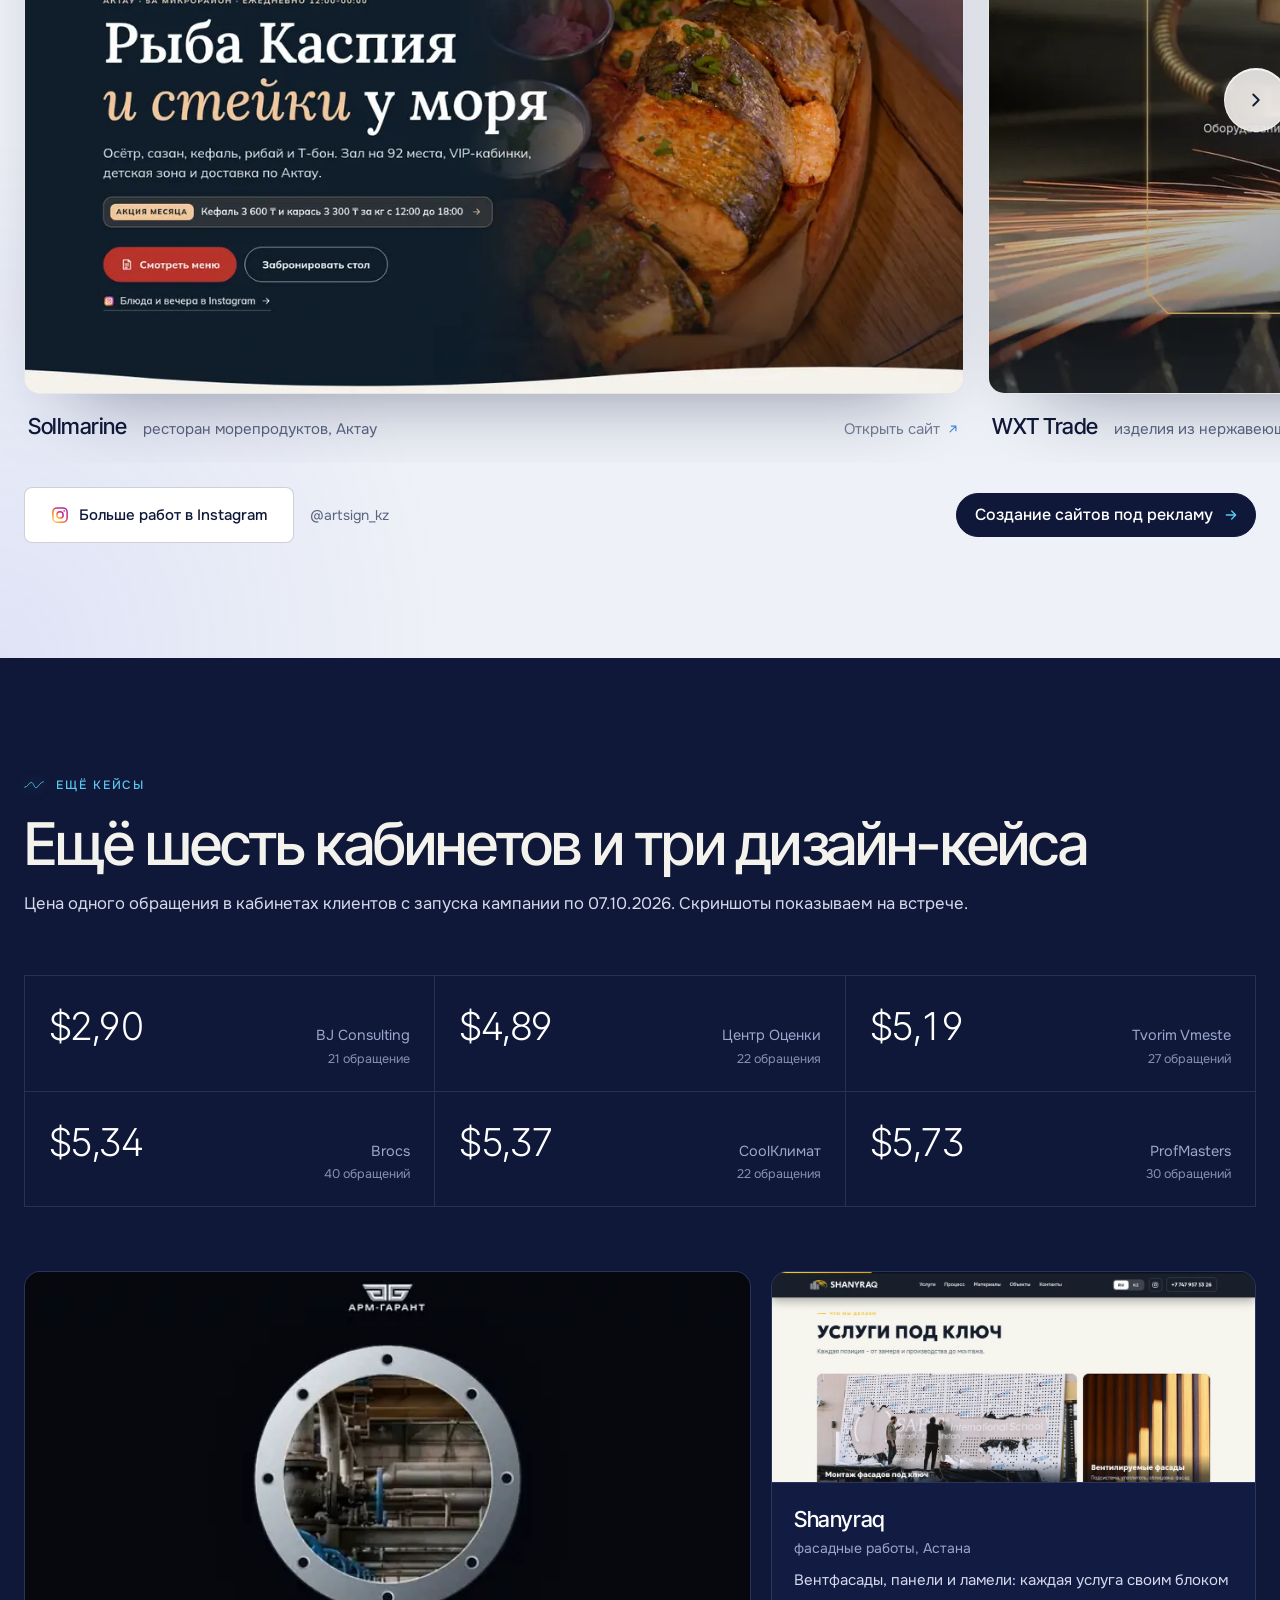
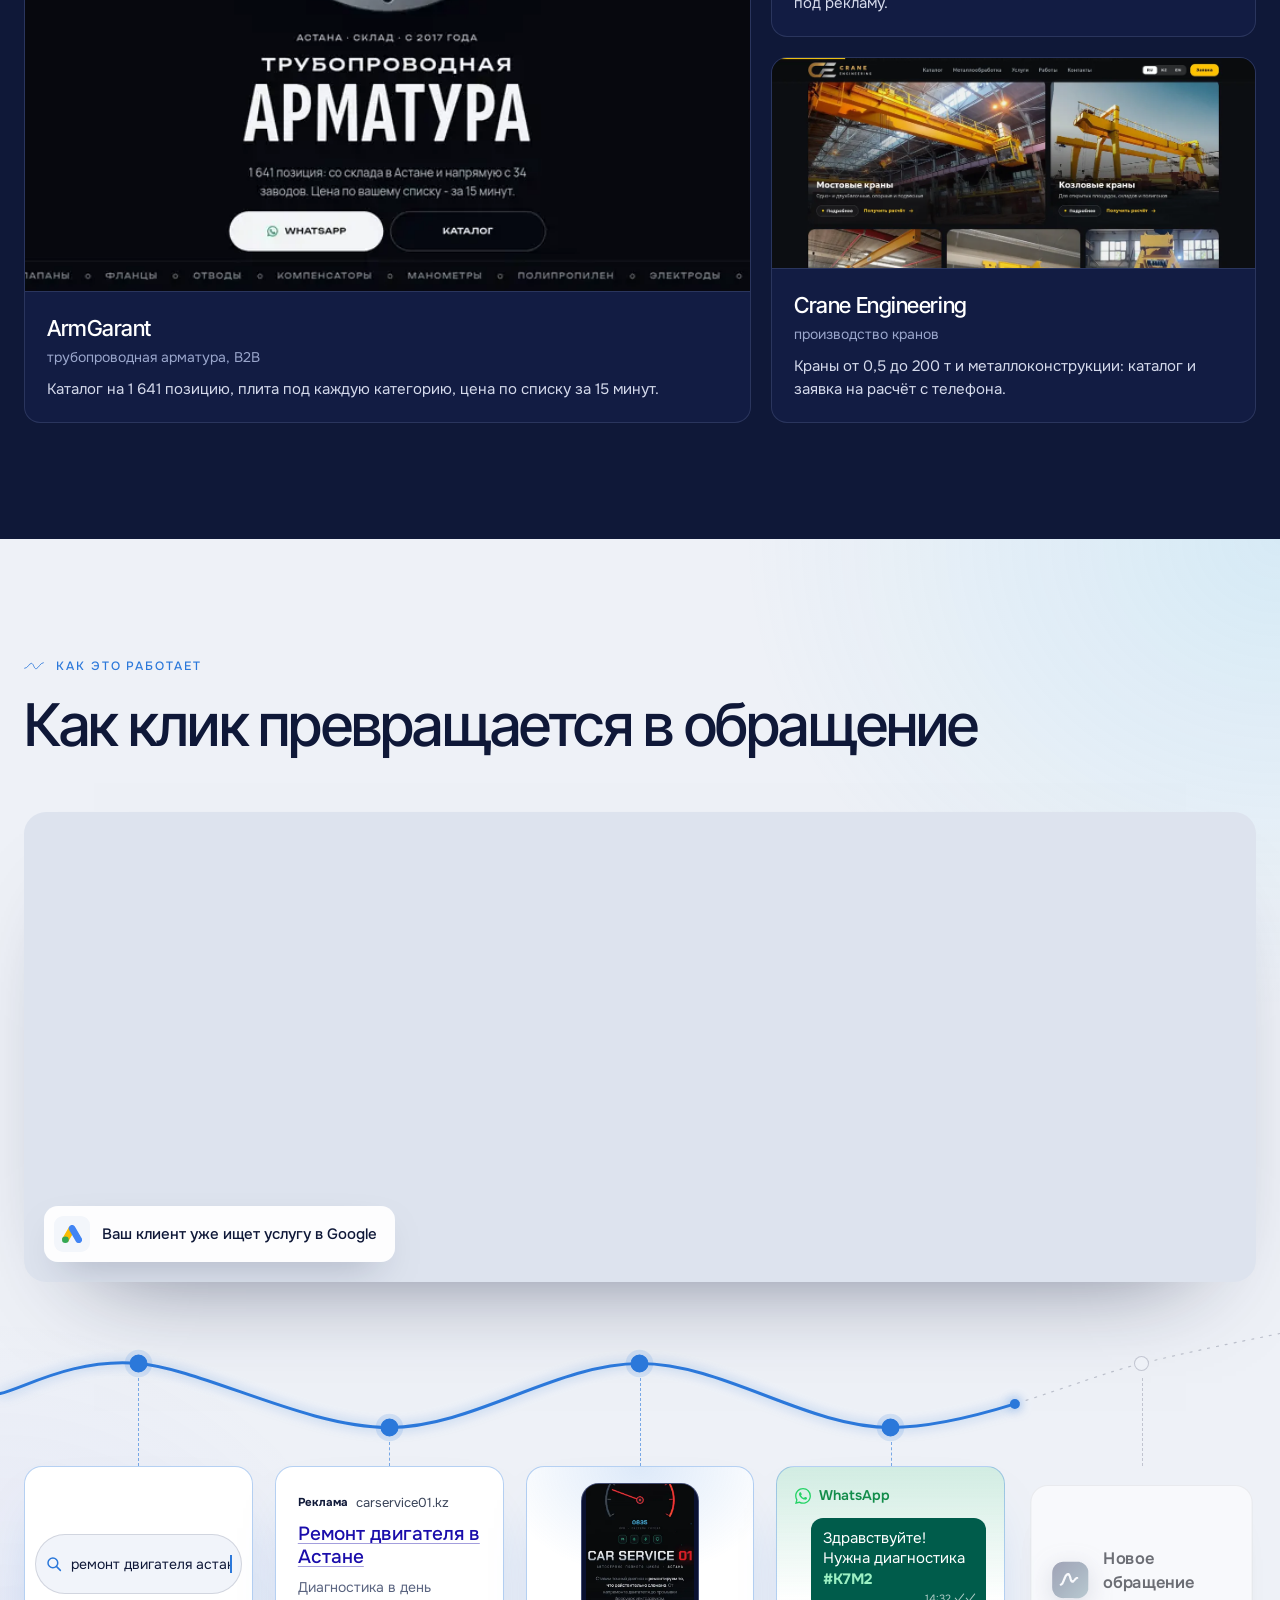
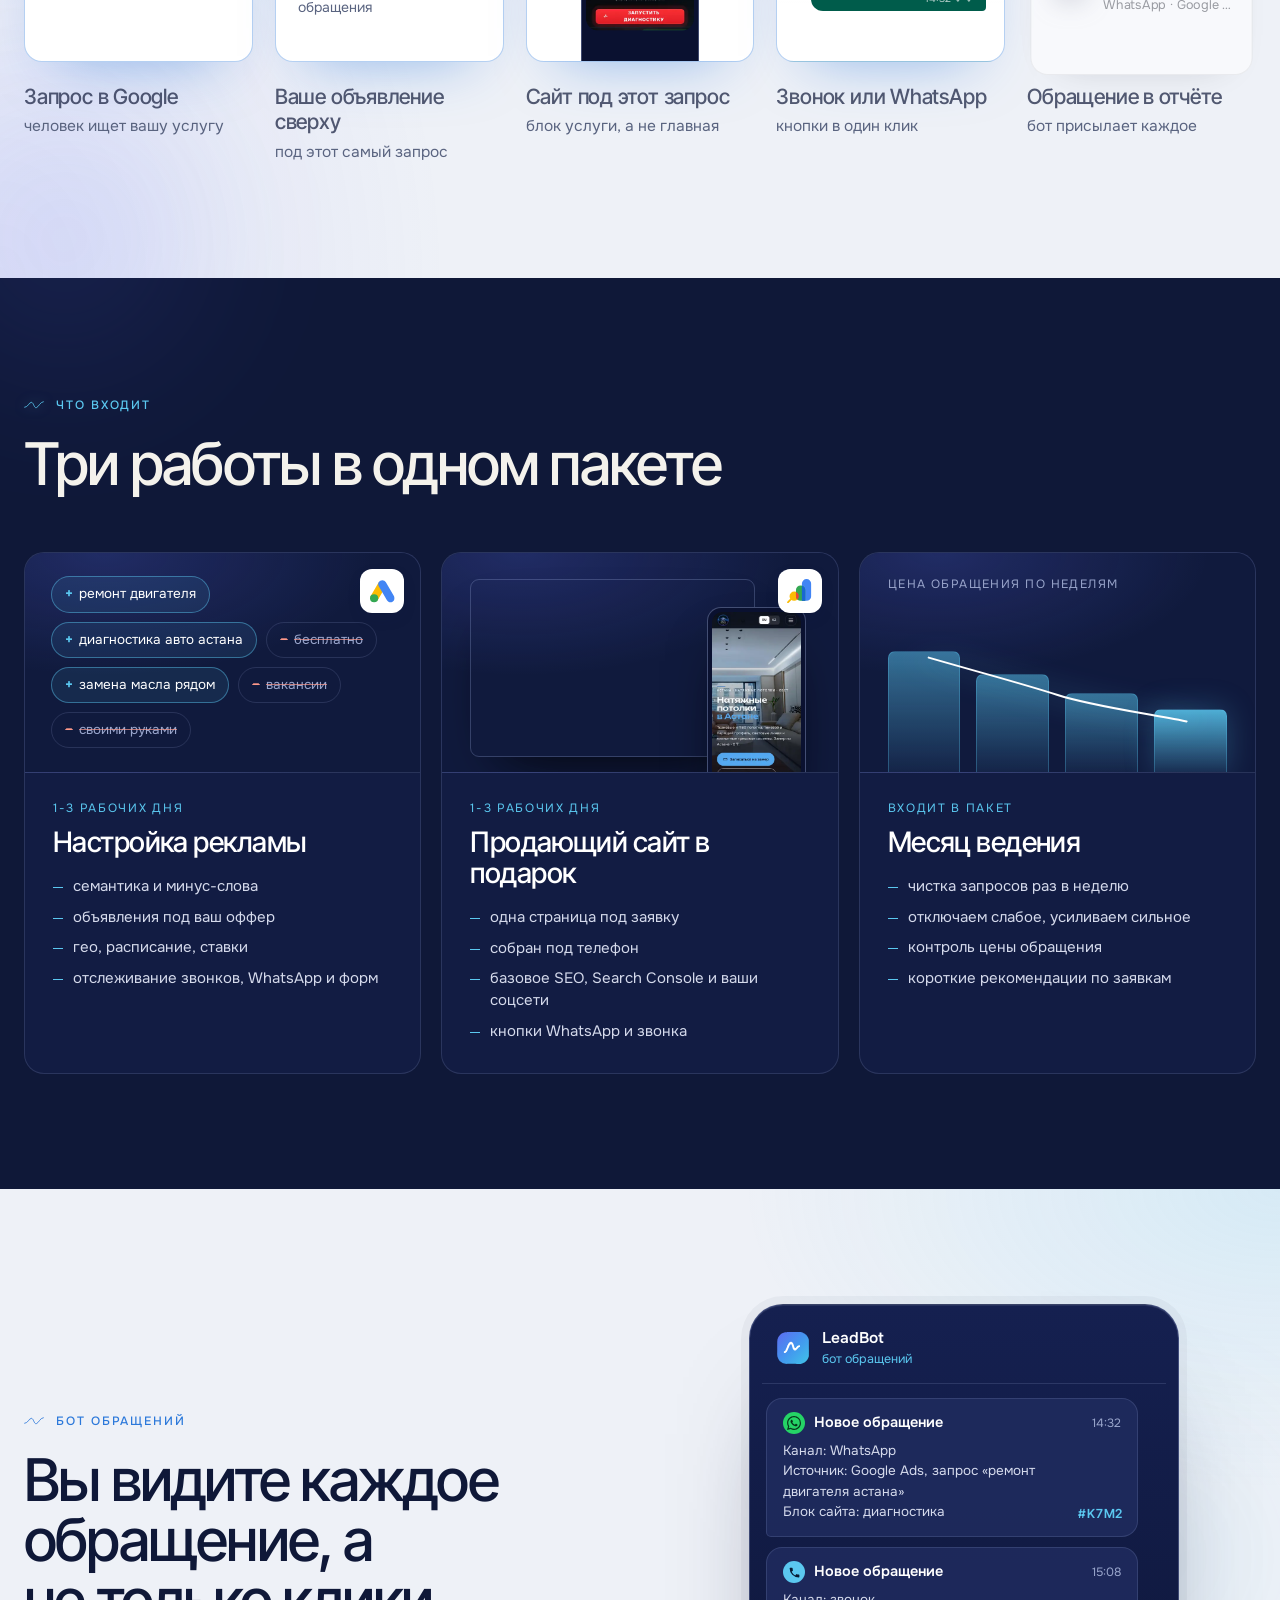
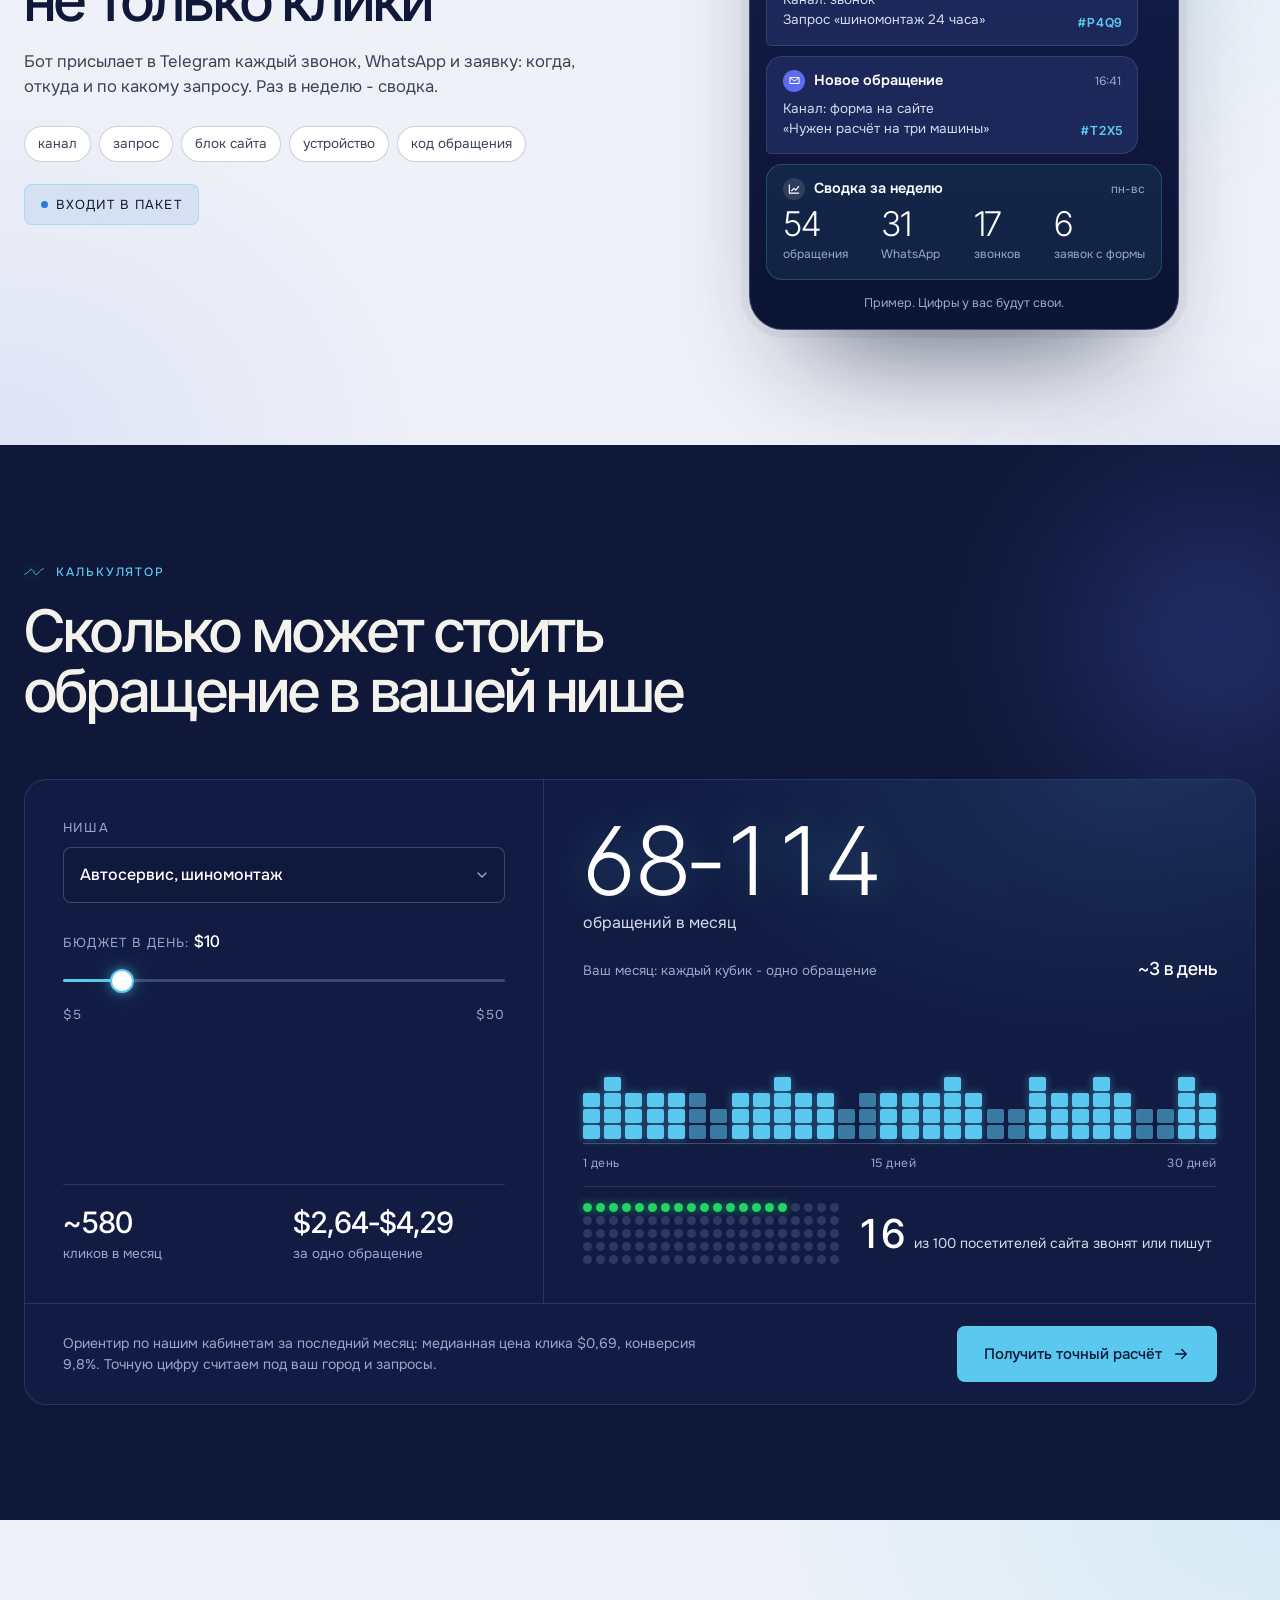
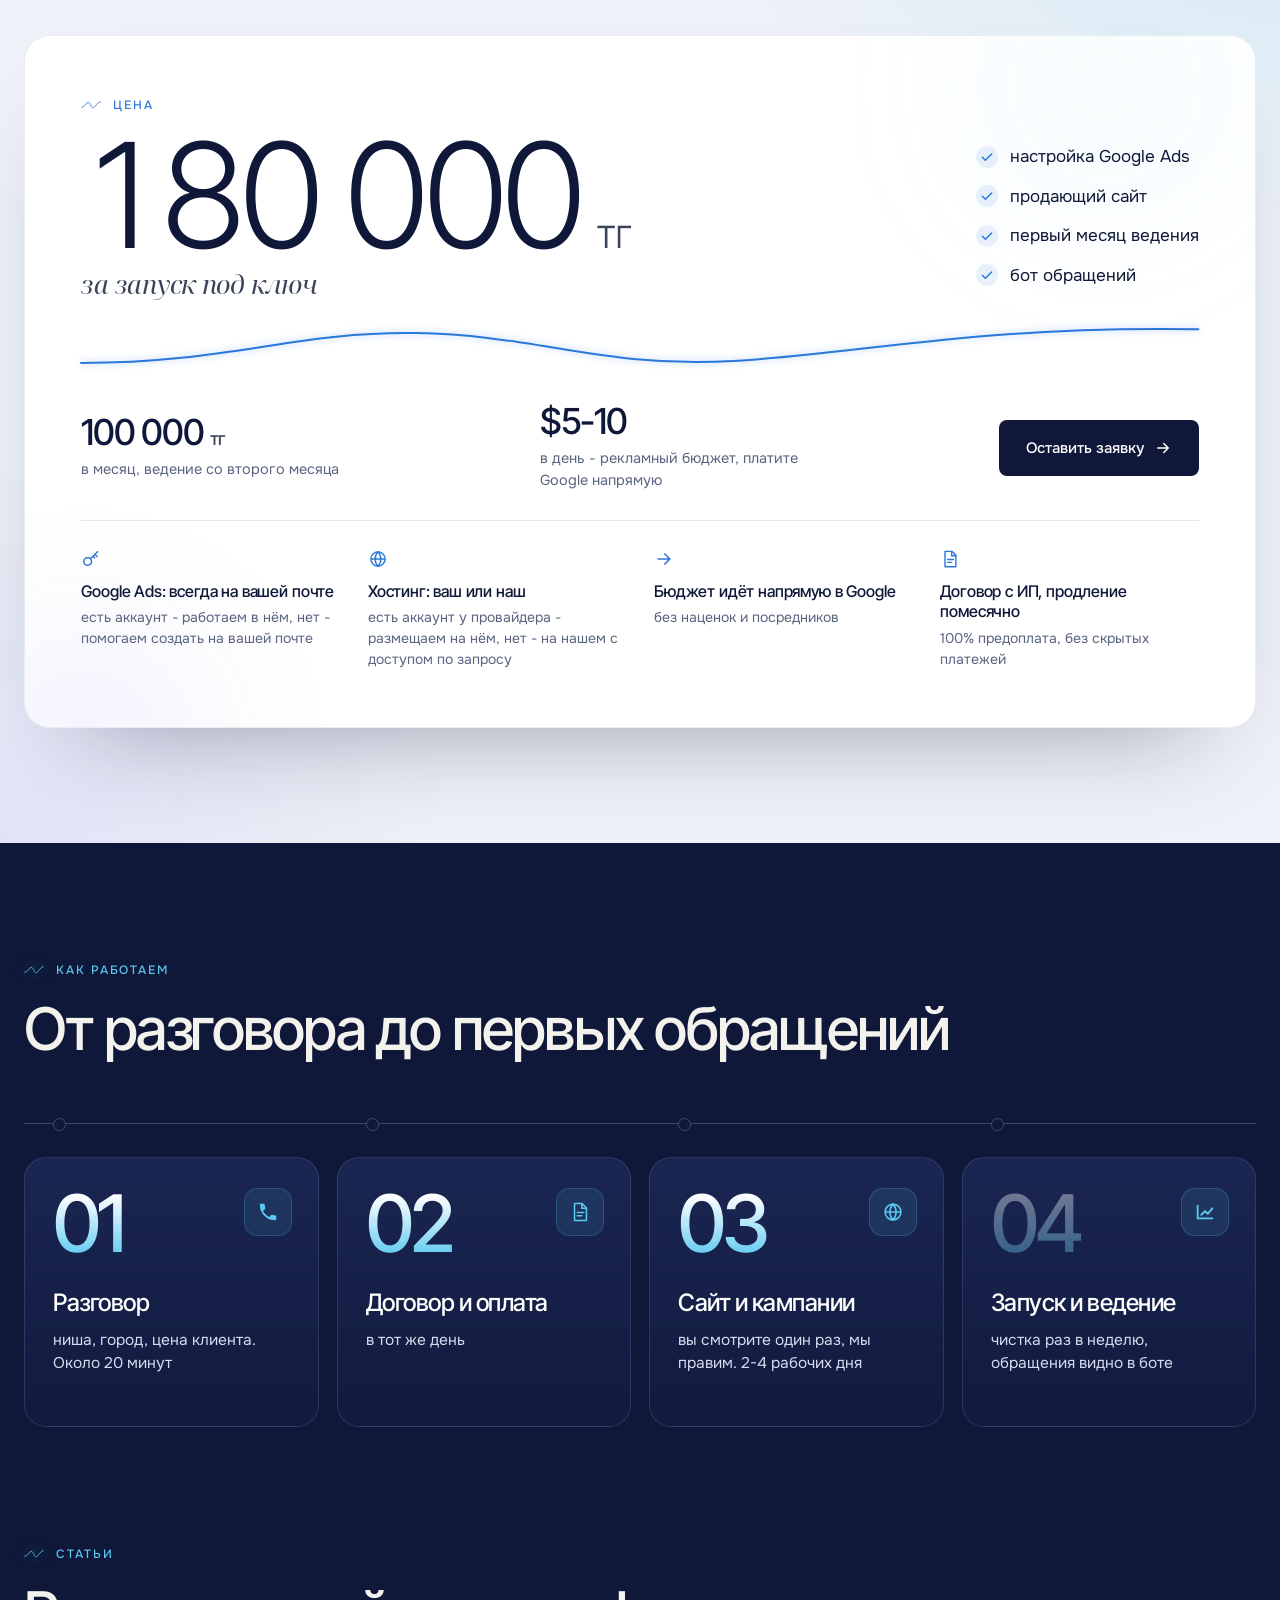
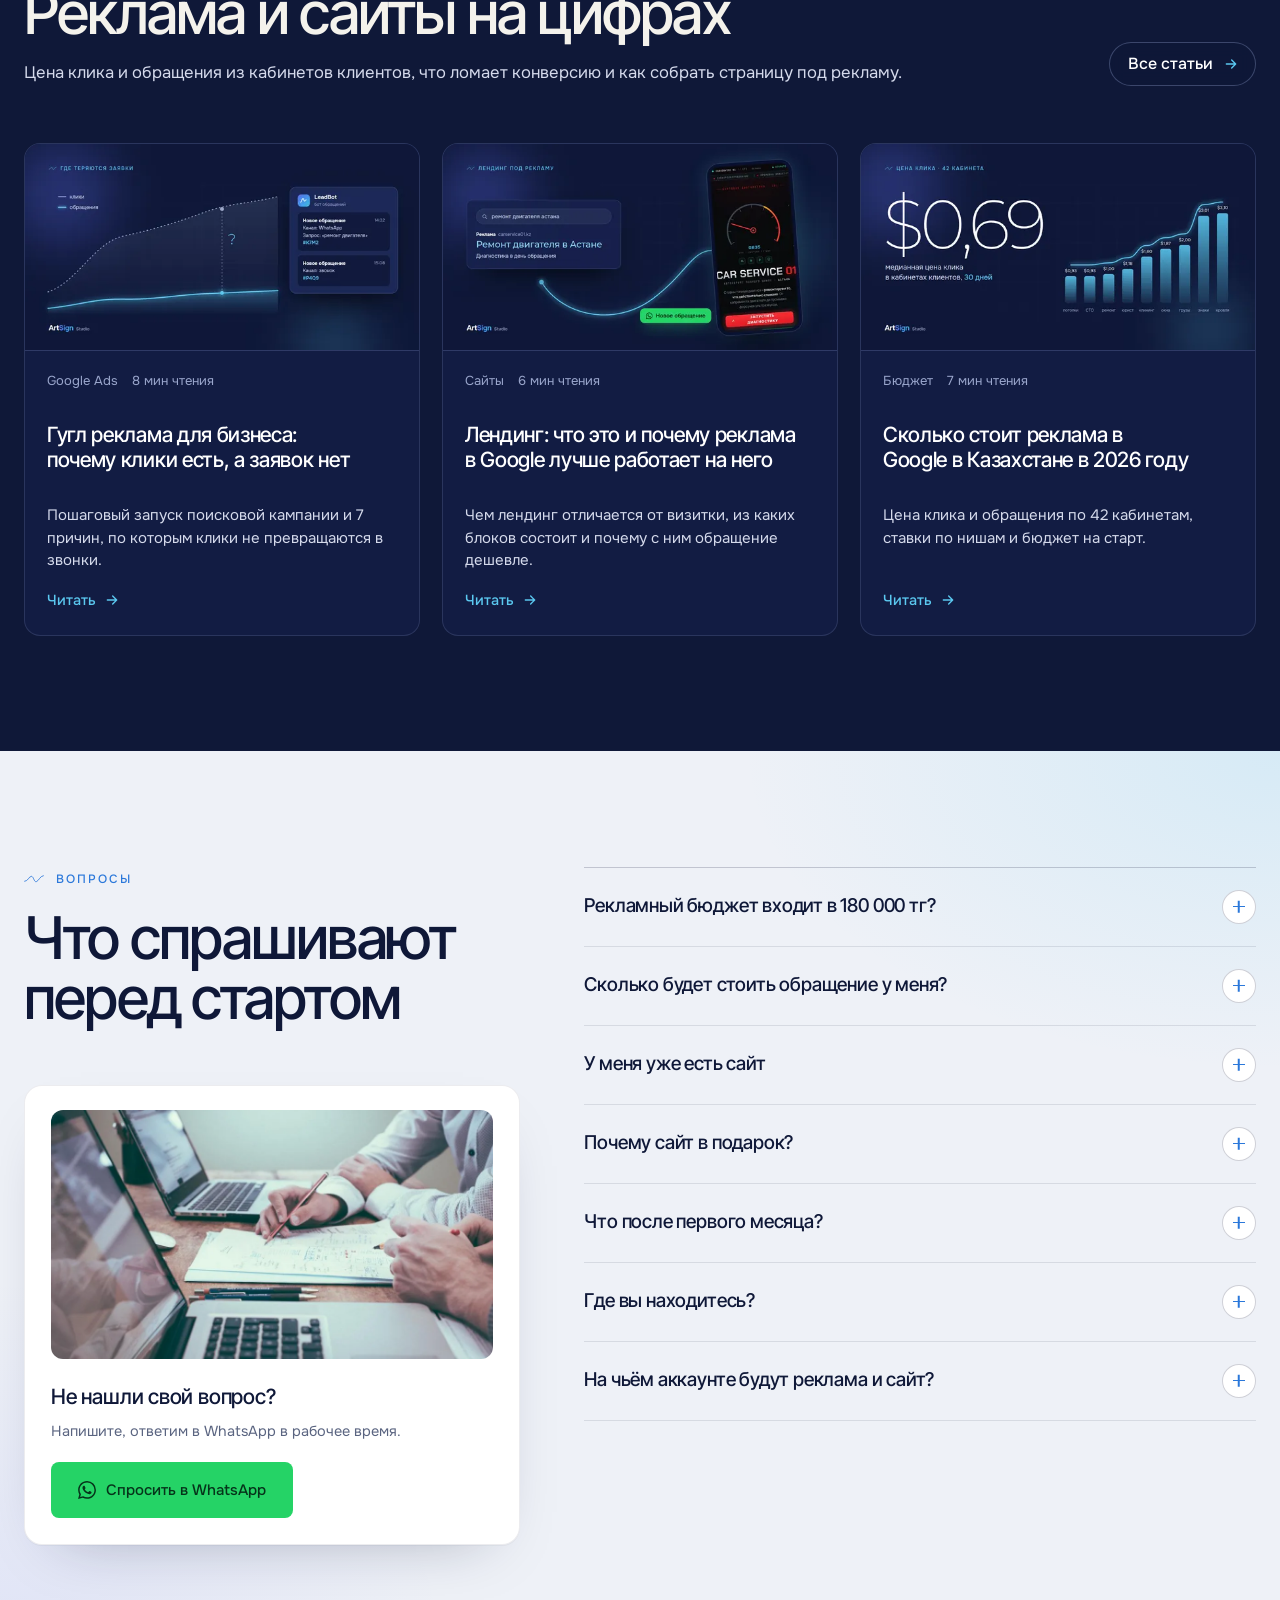
==== commit d799f0a6: "Казахская версия: вычитка - сататын сайт, сандар/цифр, без аффиксов к латинским названиям, даты и су" ====
--- a/index.html
+++ b/index.html
@@ -31,7 +31,7 @@
 <link rel="preconnect" href="https://fonts.googleapis.com">
 <link rel="preconnect" href="https://fonts.gstatic.com" crossorigin>
 <link rel="stylesheet" href="https://fonts.googleapis.com/css2?family=Inter+Tight:wght@300;400;500;600&family=Noto+Serif+Display:ital,wght@1,400&family=Onest:wght@400;500;600;700&display=swap">
-<link rel="stylesheet" href="styles.css?v=20261009-5">
+<link rel="stylesheet" href="styles.css?v=20261009-6">
 <script type="application/ld+json">
 {"@context":"https://schema.org","@type":"ProfessionalService","name":"ArtSign Studio","alternateName":"ArtSign","url":"https://artsign.kz/","image":"https://artsign.kz/assets/og-image.jpg","logo":"https://artsign.kz/assets/icon-512.png","telephone":"+77018068866","email":"artsignstudio.kz@gmail.com","description":"Настройка Google Ads, продающий сайт в подарок и месяц ведения за 180 000 тг.","address":{"@type":"PostalAddress","addressLocality":"Астана","addressCountry":"KZ"},"areaServed":"KZ","priceRange":"180 000 KZT","sameAs":["https://www.instagram.com/artsign_kz/"],"makesOffer":{"@type":"Offer","name":"Google Ads + сайт в подарок + месяц ведения","price":"180000","priceCurrency":"KZT","url":"https://artsign.kz/#price"}}
 </script>
@@ -723,6 +723,6 @@
 
 <div class="grain" aria-hidden="true"></div>
 
-<script src="script.js?v=20261009-5" defer></script>
+<script src="script.js?v=20261009-6" defer></script>
 </body>
 </html>
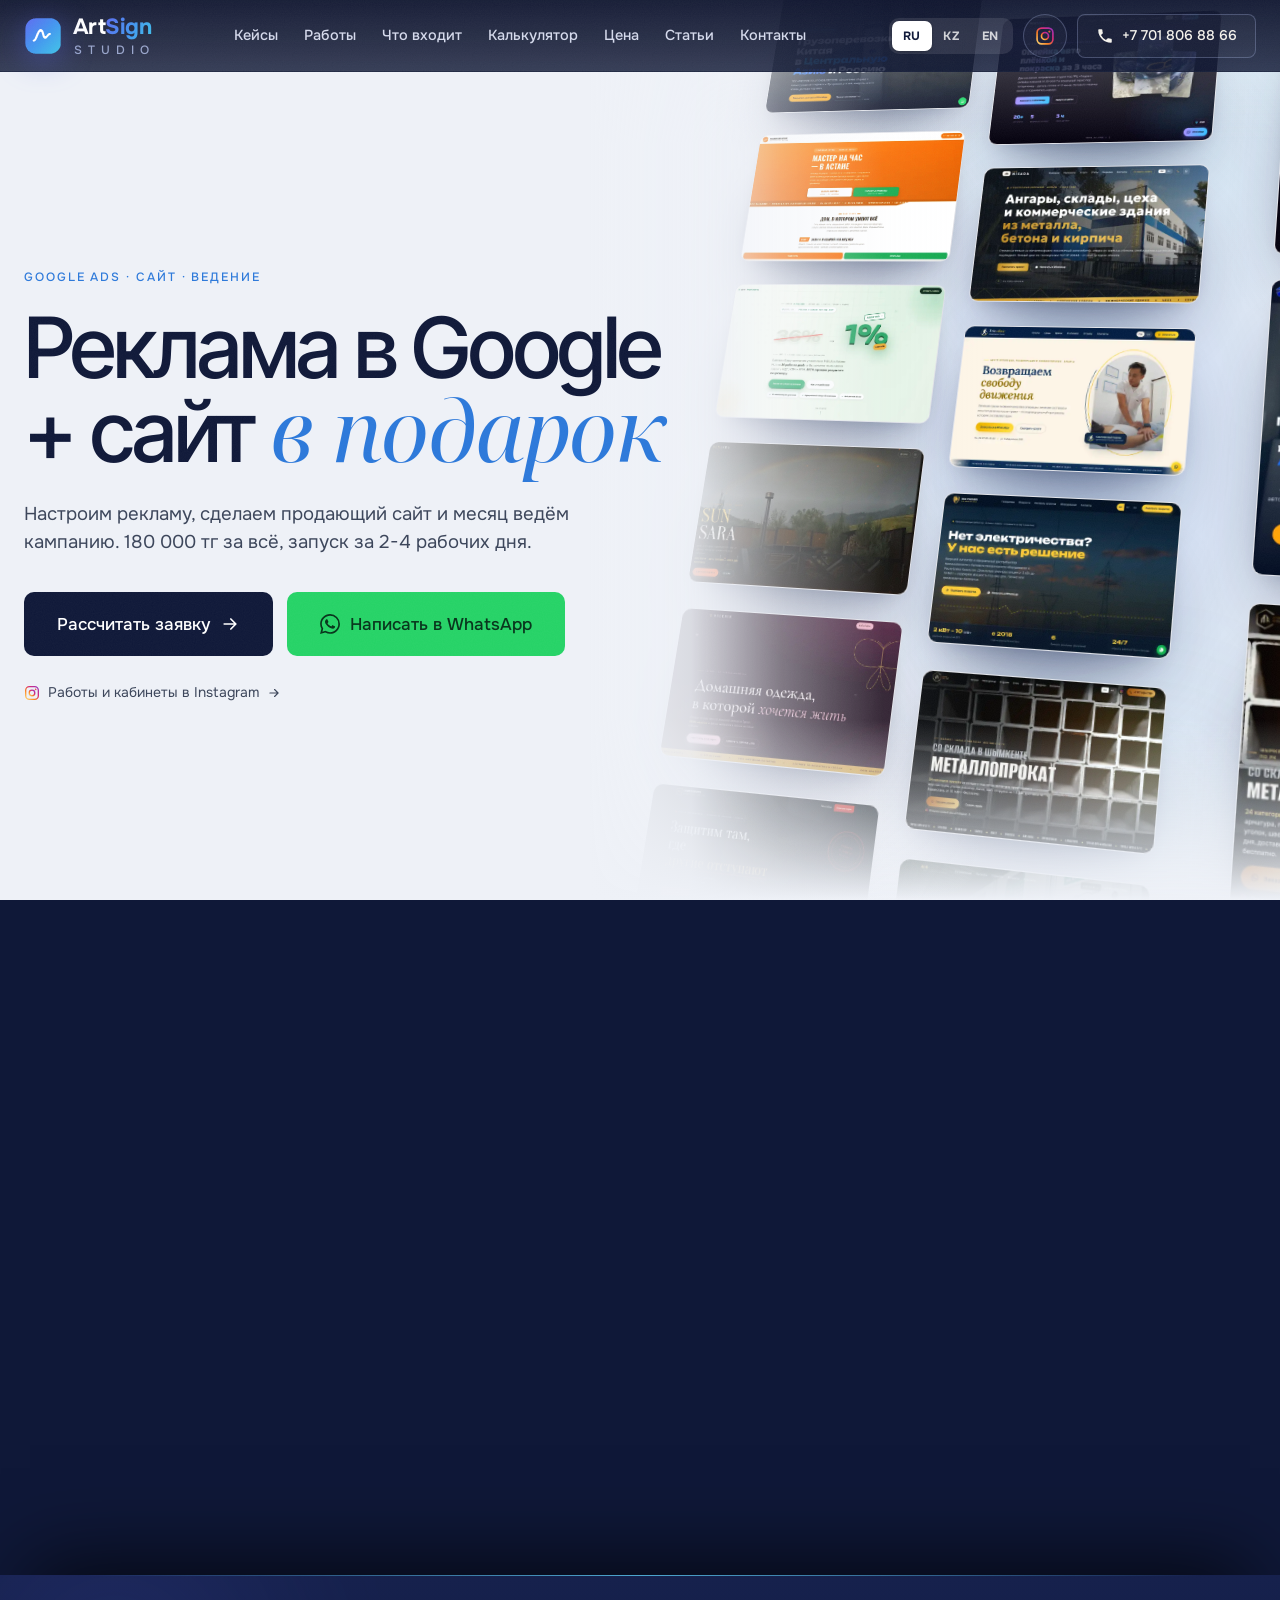
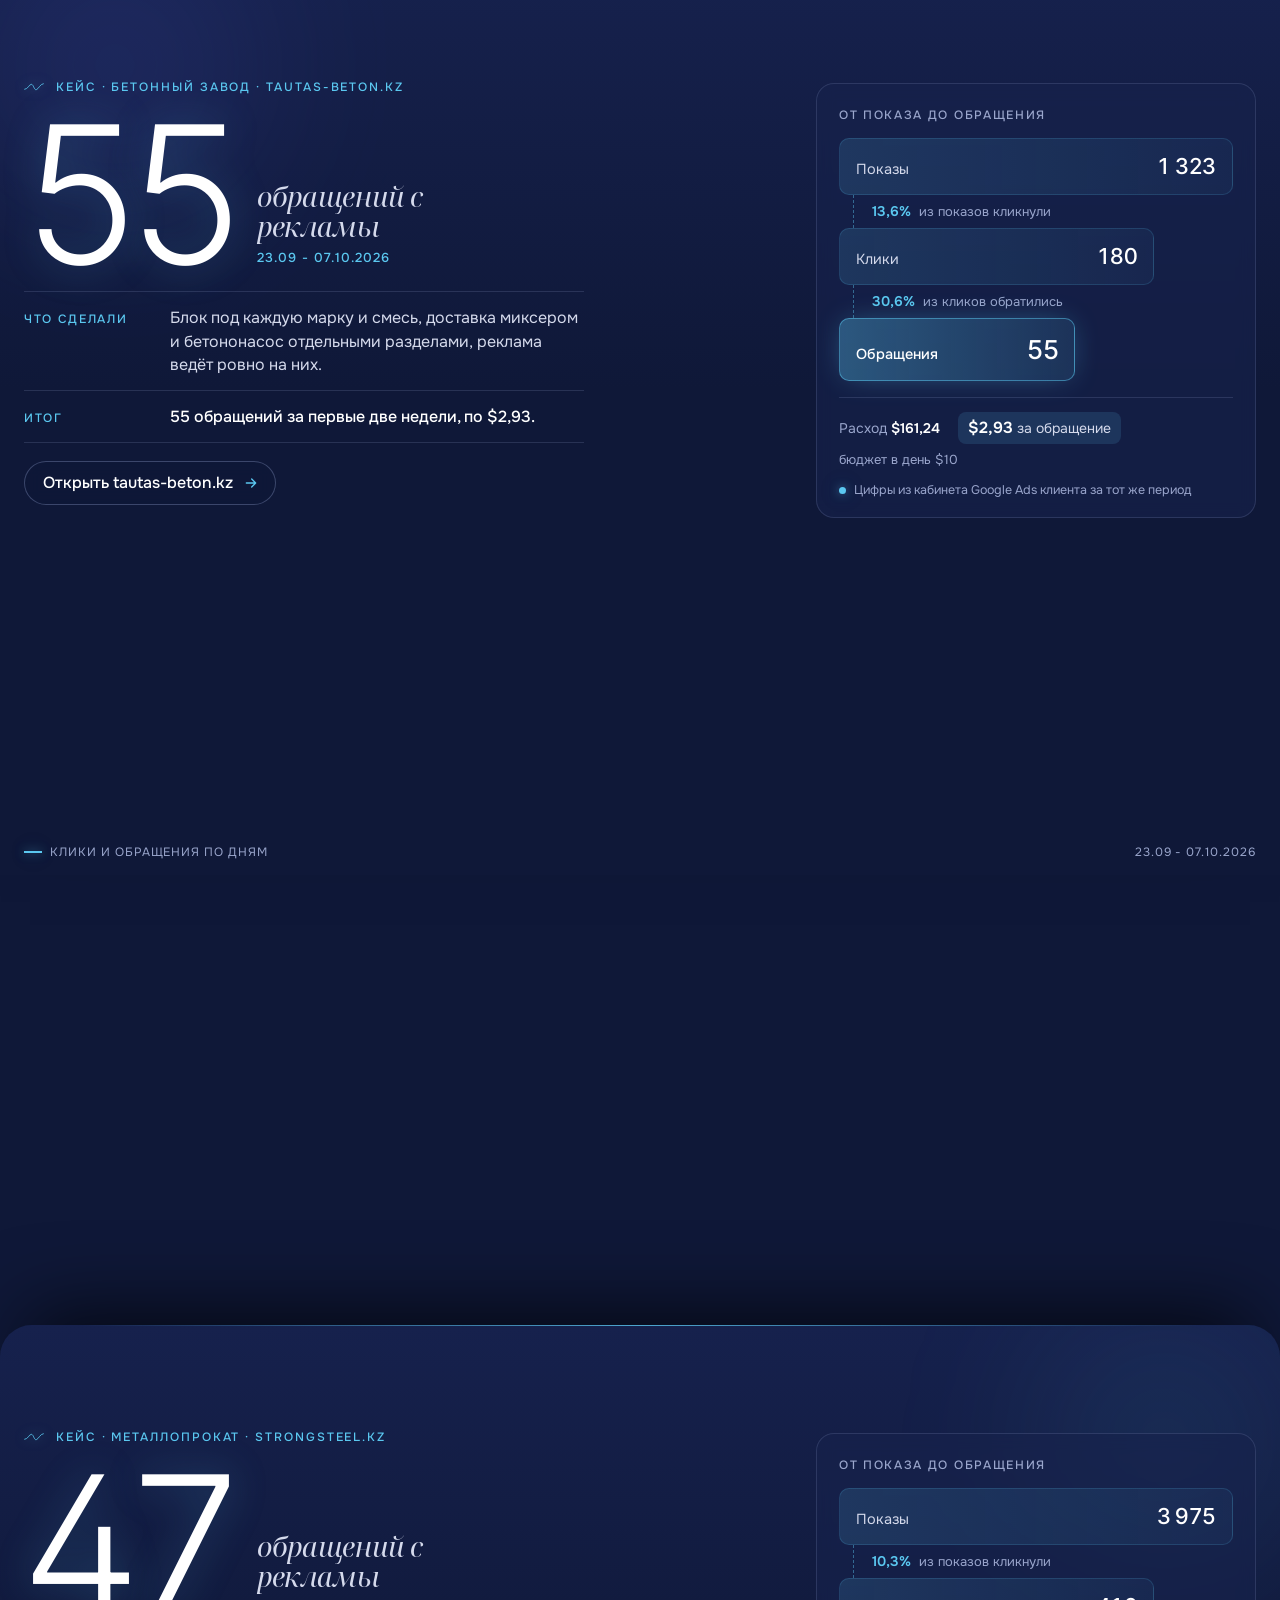
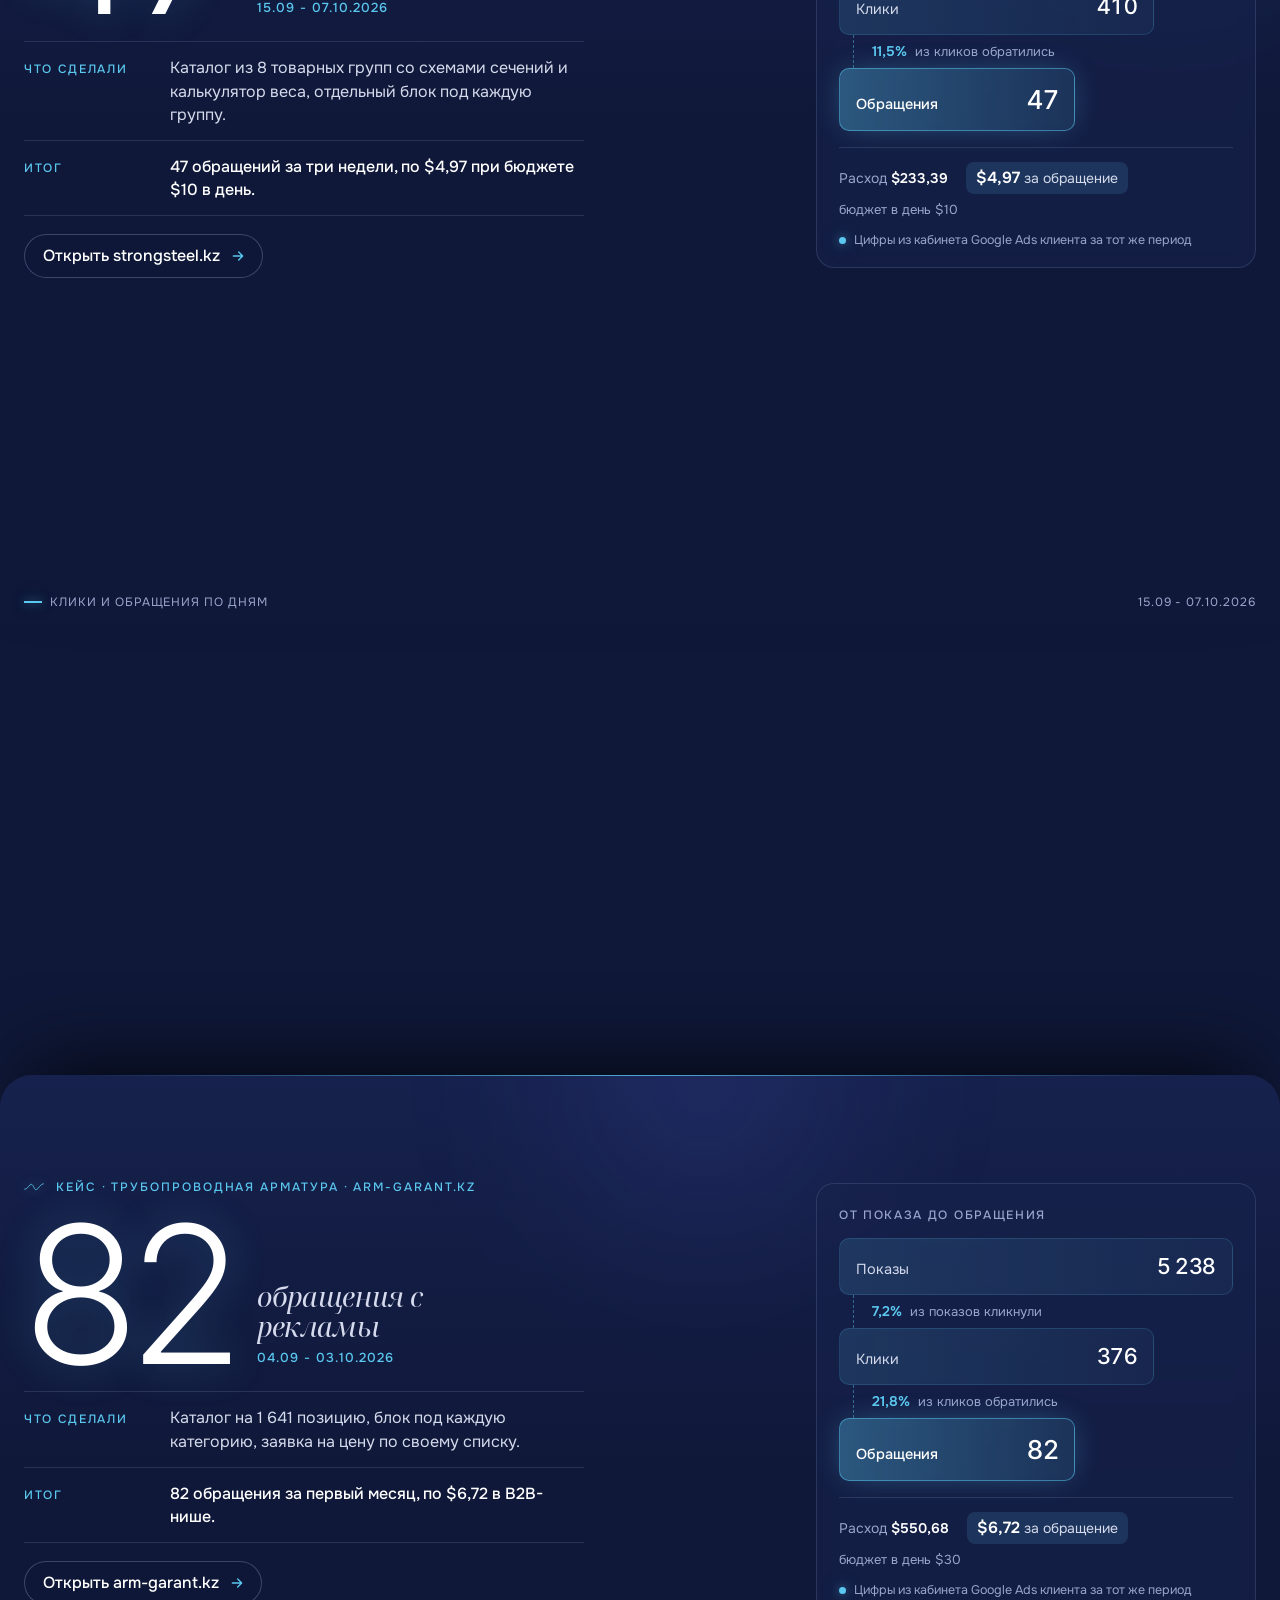
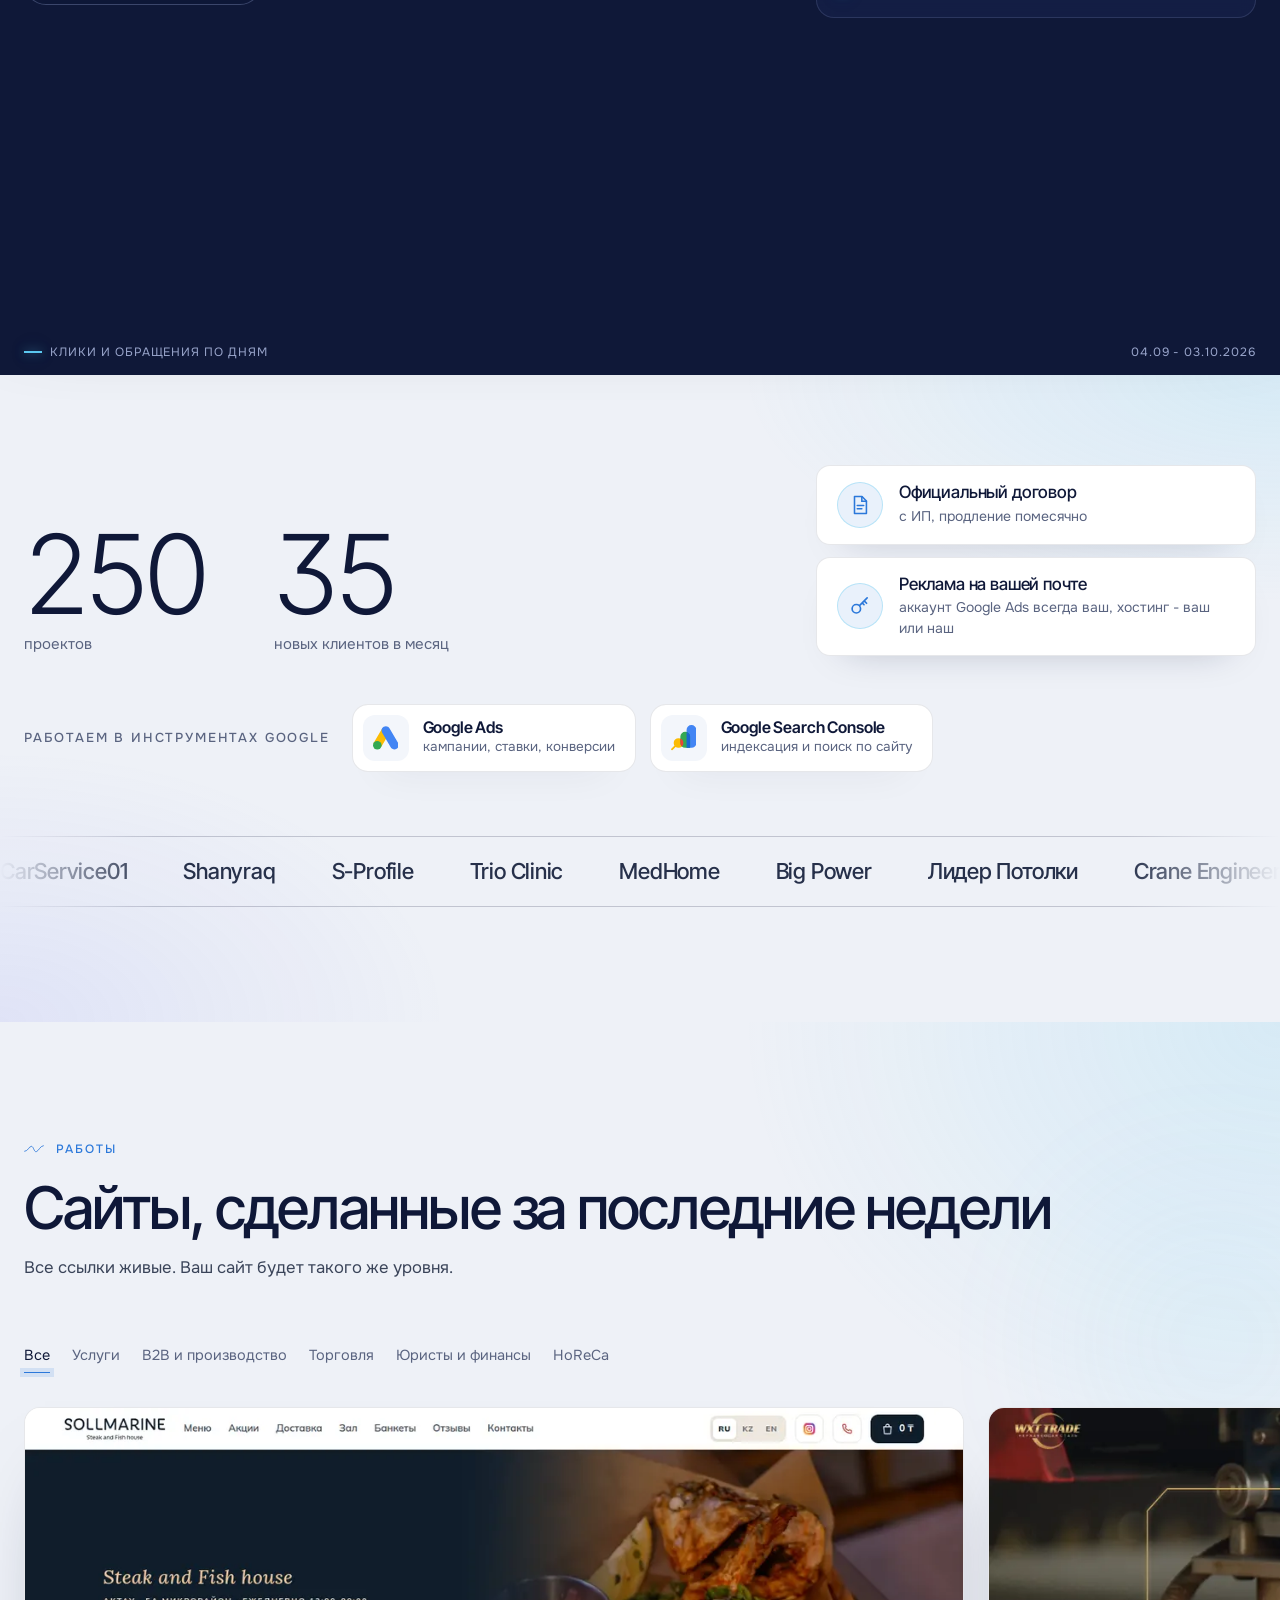
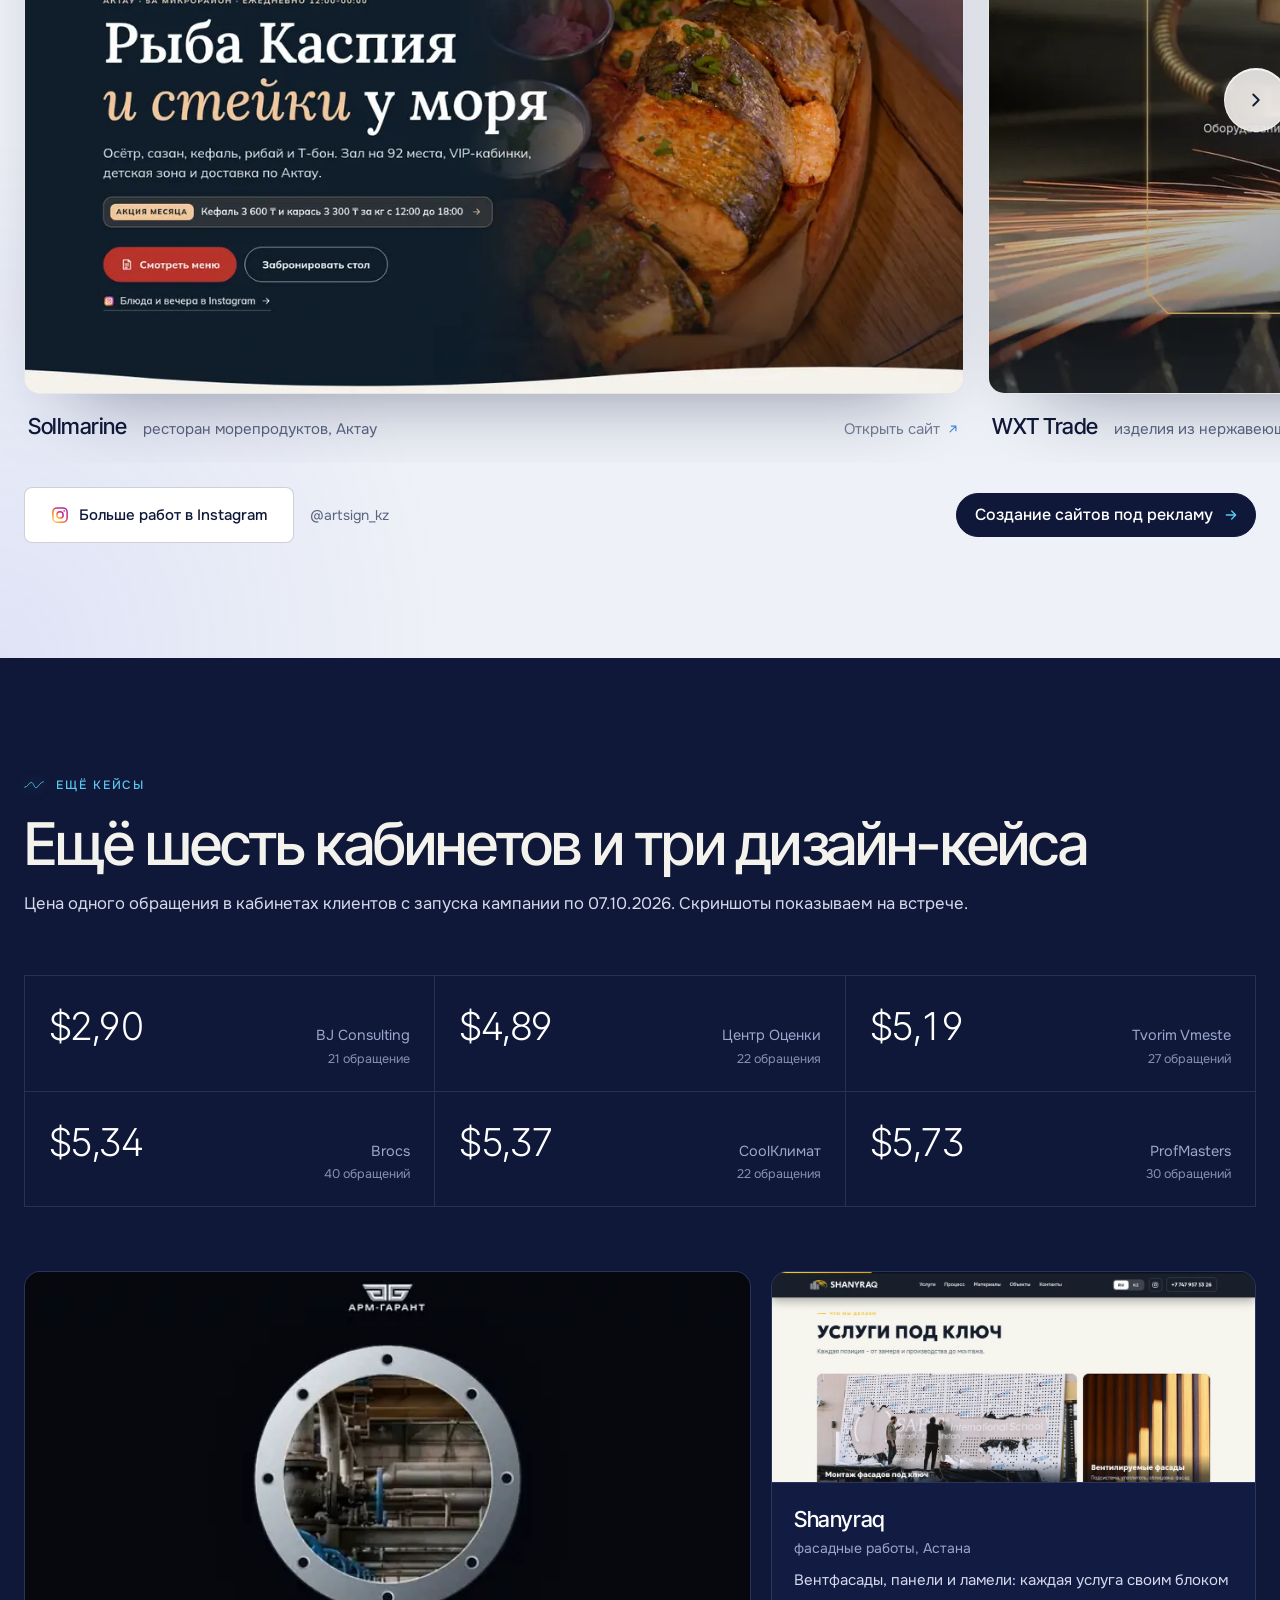
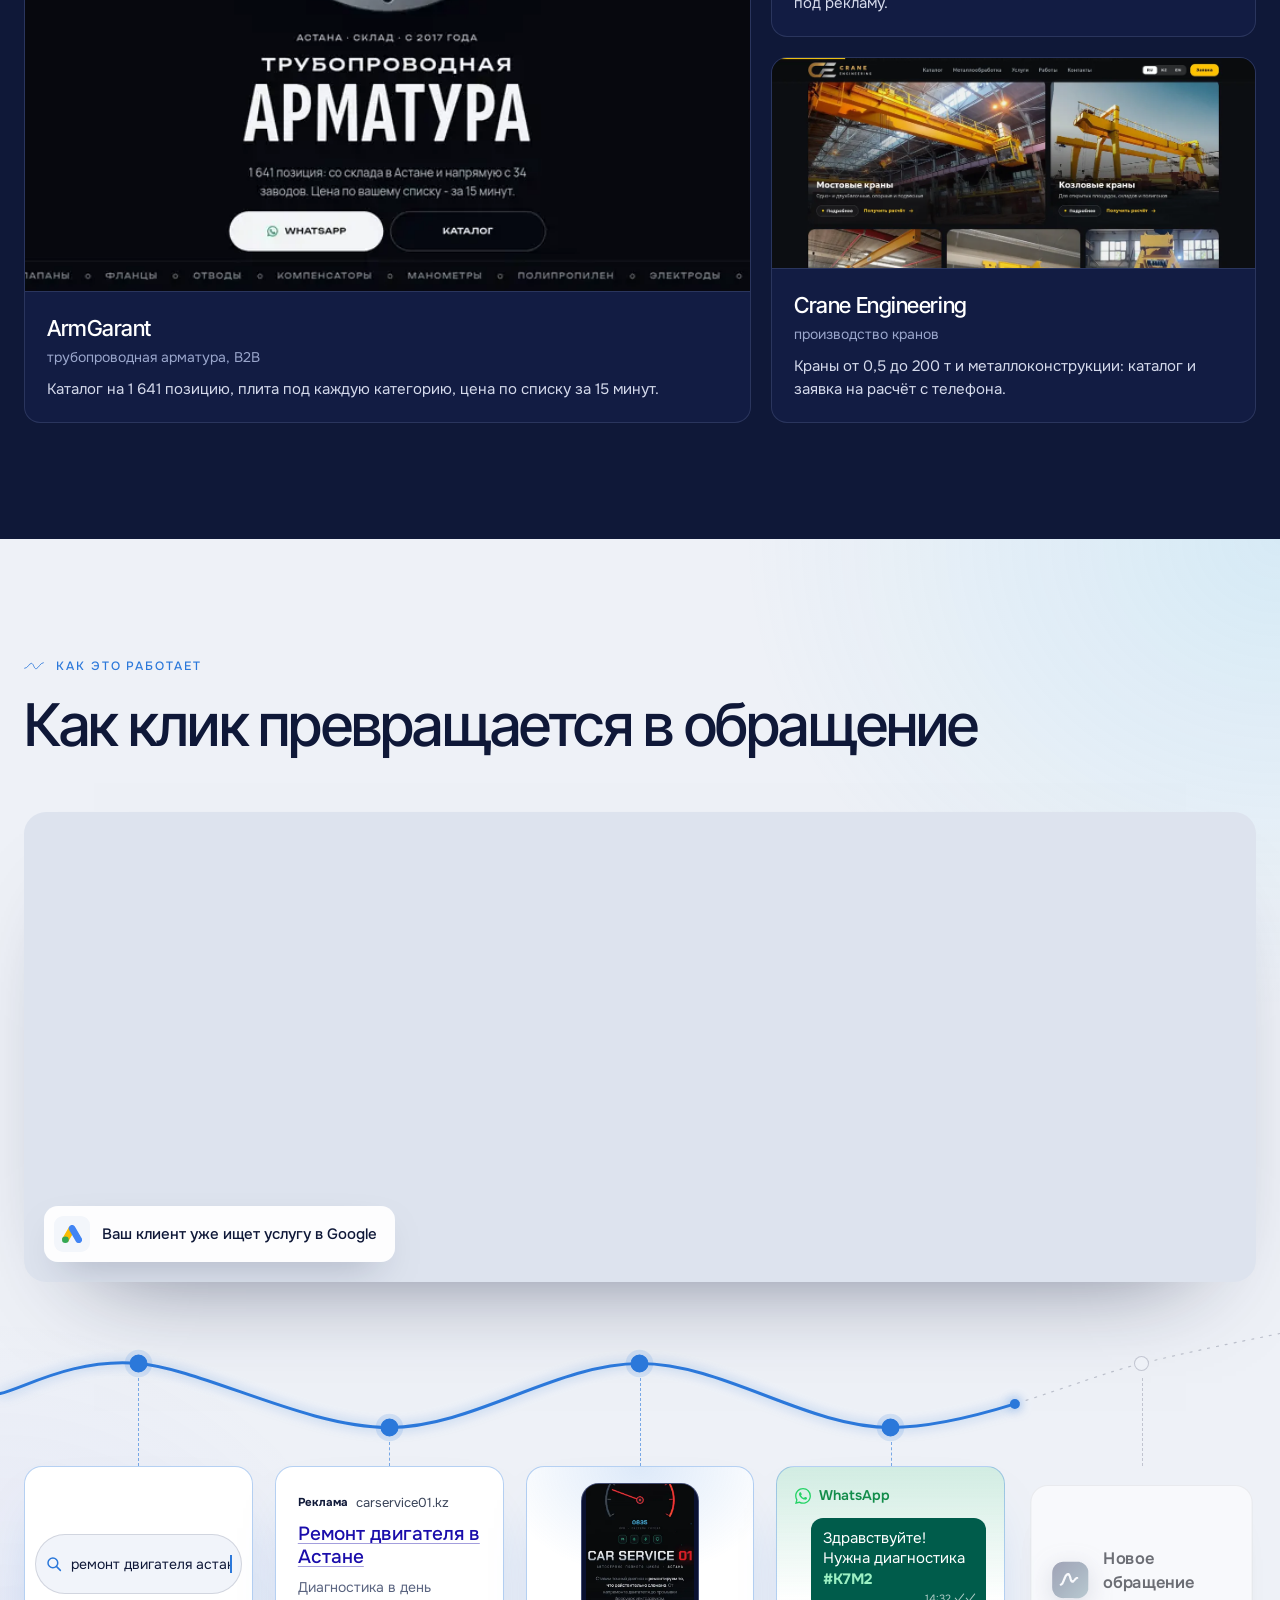
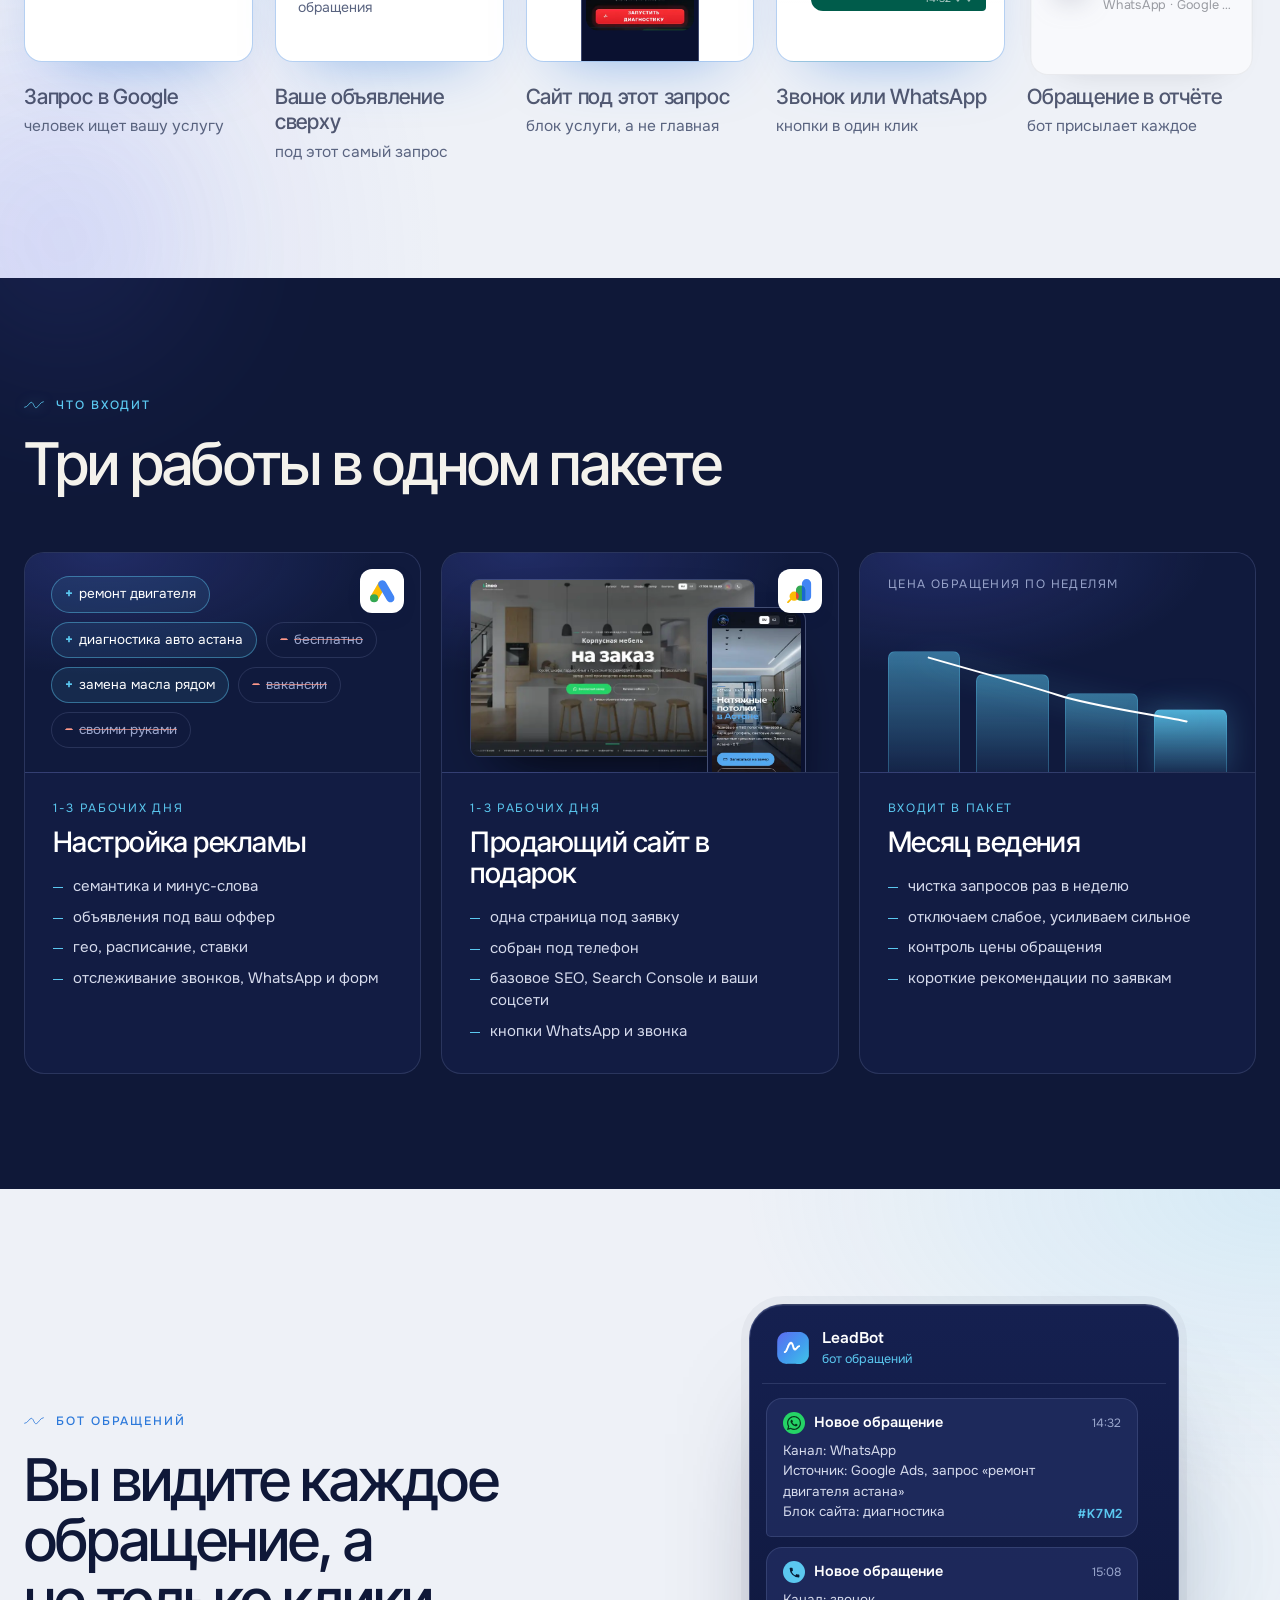
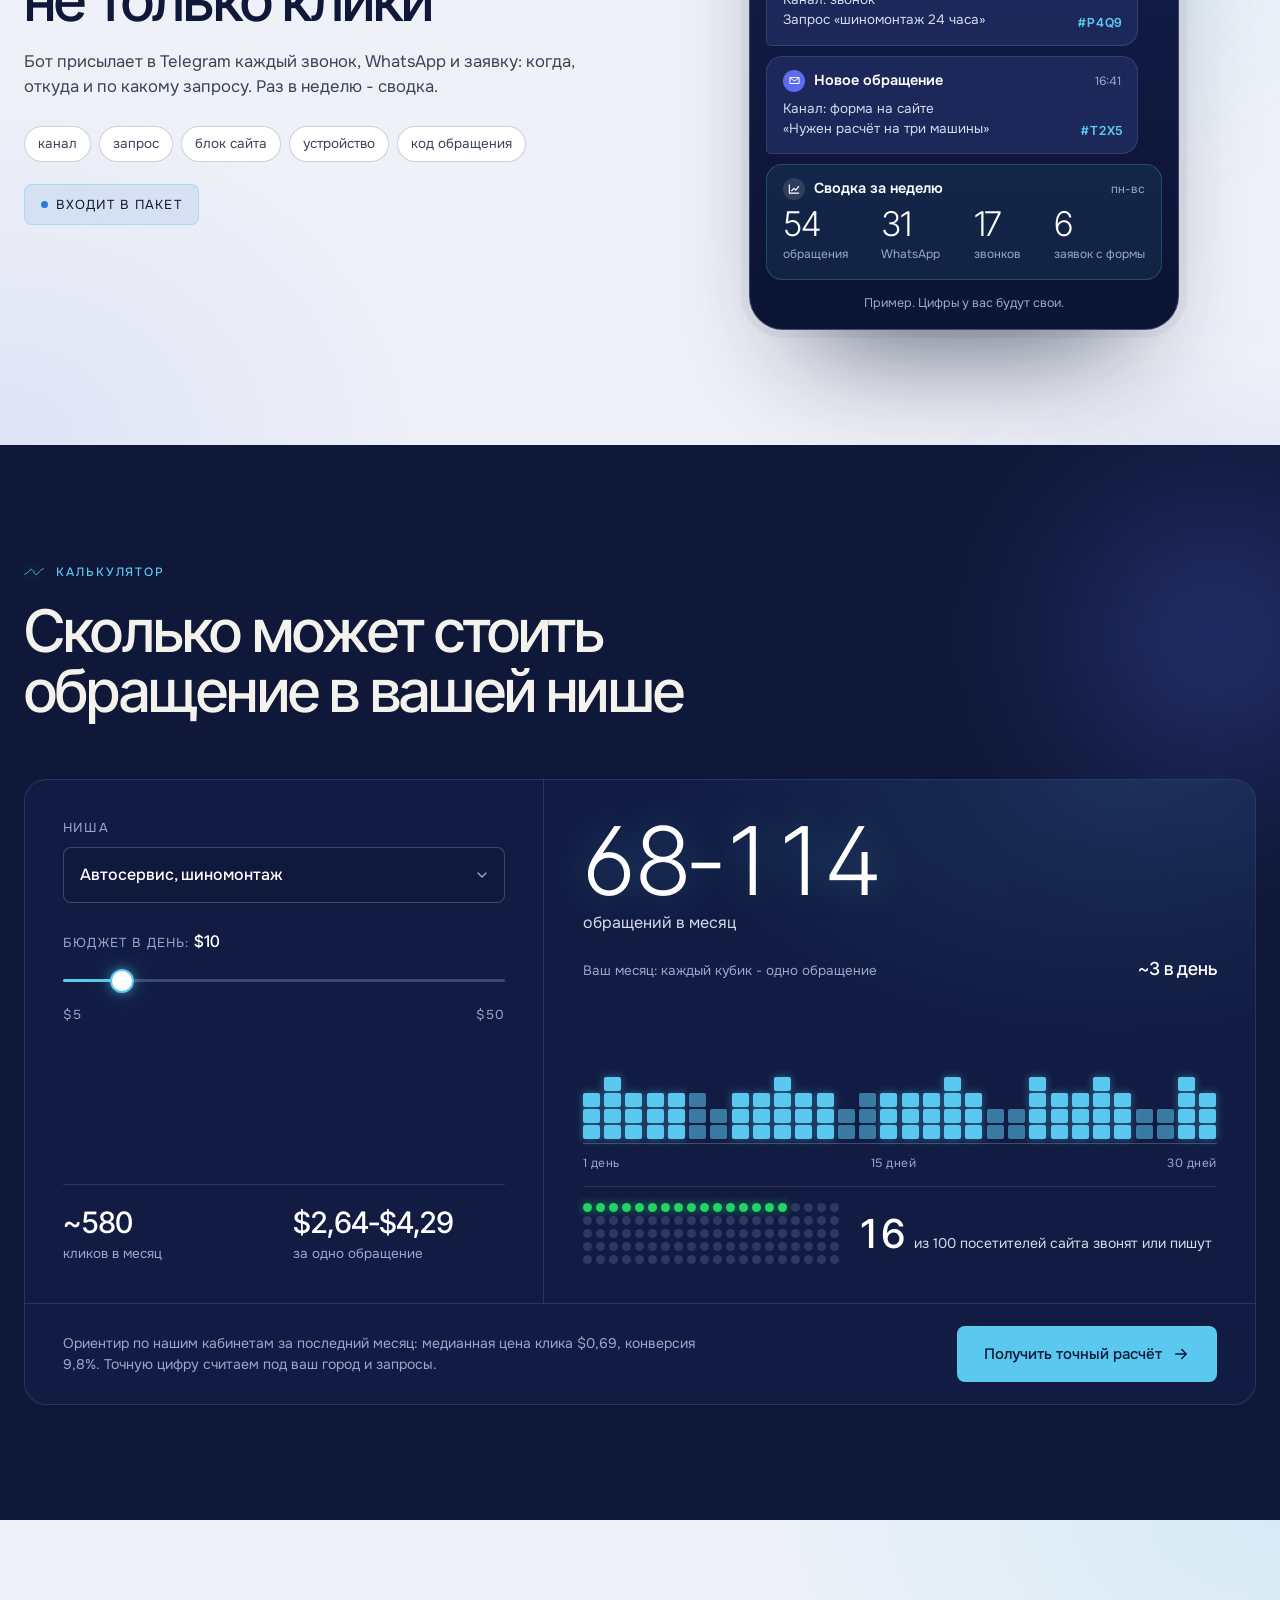
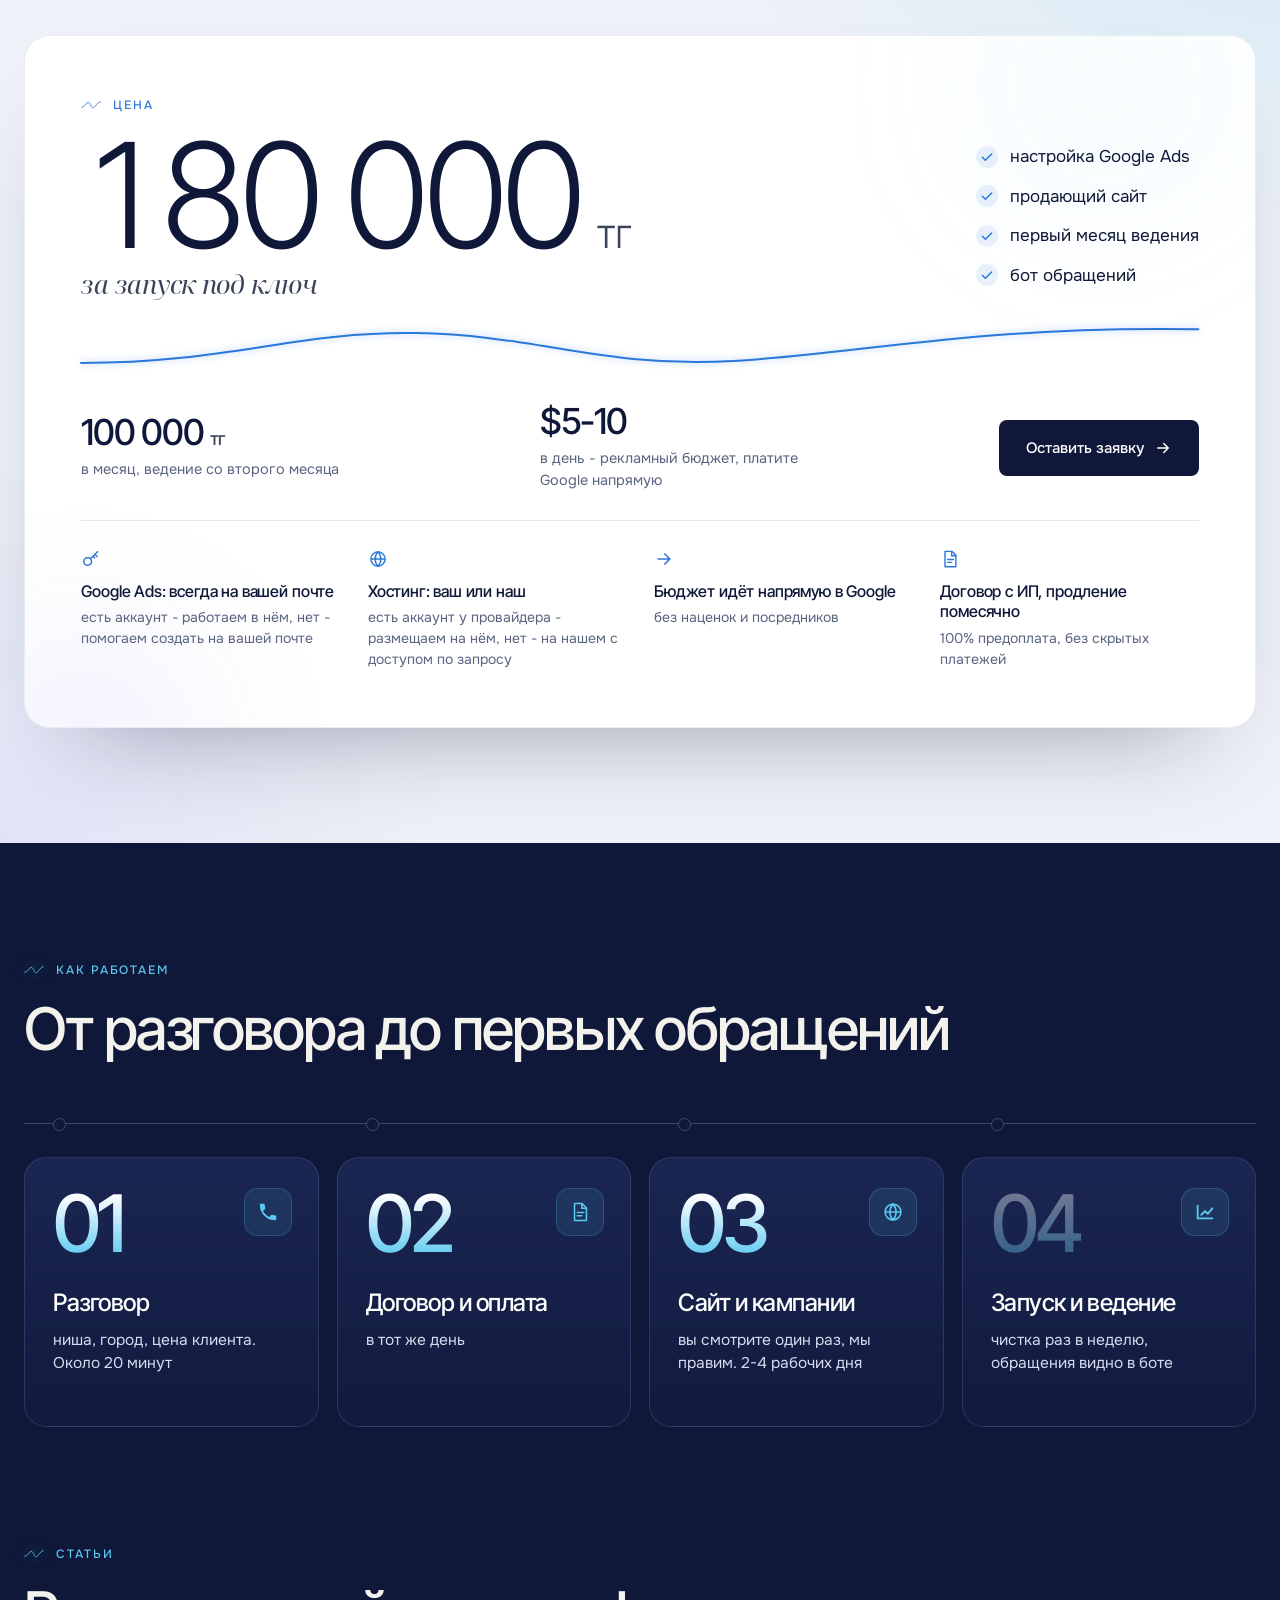
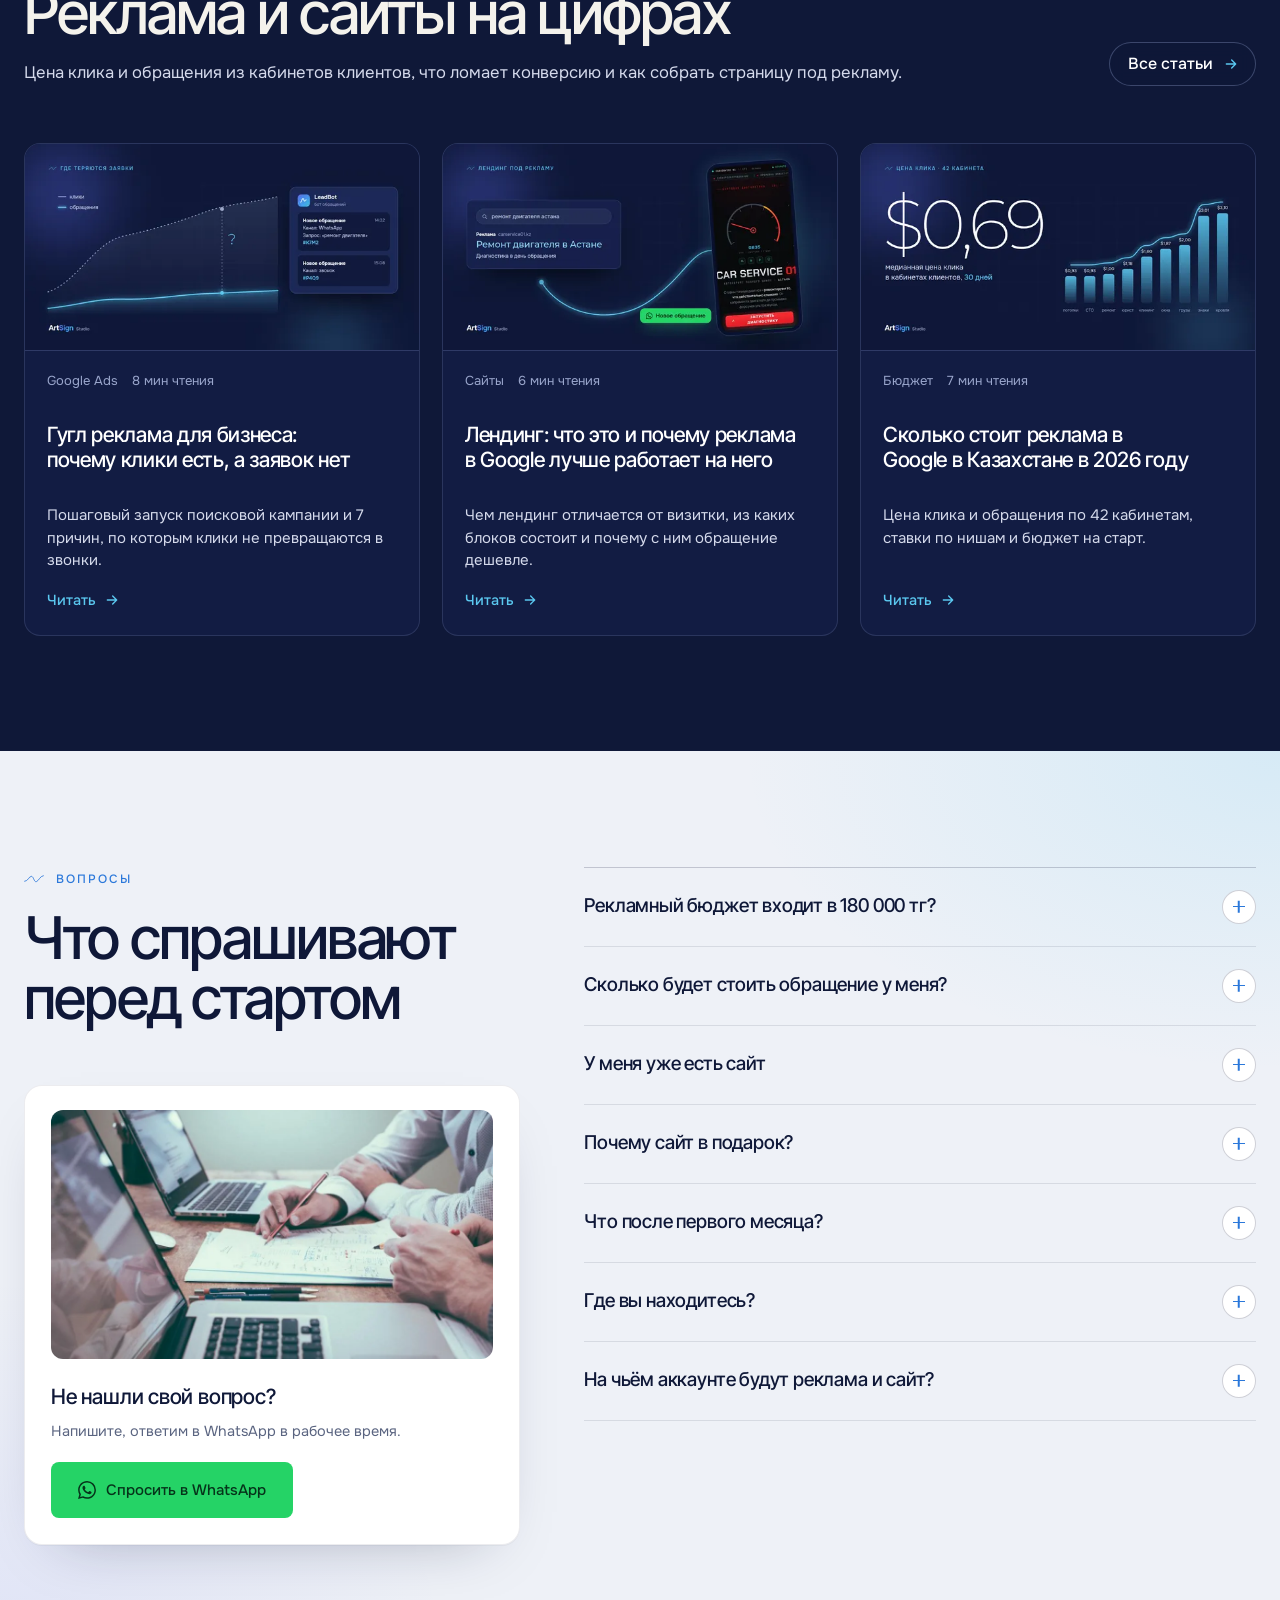
==== commit d90a5413: "Телефон легче: стена героя из 9 кадров вместо 41, шрифты Google без блокировки отрисовки; ?v=2026100" ====
--- a/index.html
+++ b/index.html
@@ -30,8 +30,10 @@
 <link rel="apple-touch-icon" sizes="180x180" href="assets/apple-touch-icon.png">
 <link rel="preconnect" href="https://fonts.googleapis.com">
 <link rel="preconnect" href="https://fonts.gstatic.com" crossorigin>
-<link rel="stylesheet" href="https://fonts.googleapis.com/css2?family=Inter+Tight:wght@300;400;500;600&family=Noto+Serif+Display:ital,wght@1,400&family=Onest:wght@400;500;600;700&display=swap">
-<link rel="stylesheet" href="styles.css?v=20261009-6">
+<link rel="preload" as="style" href="https://fonts.googleapis.com/css2?family=Inter+Tight:wght@300;400;500;600&family=Noto+Serif+Display:ital,wght@1,400&family=Onest:wght@400;500;600;700&display=swap">
+<link rel="stylesheet" href="https://fonts.googleapis.com/css2?family=Inter+Tight:wght@300;400;500;600&family=Noto+Serif+Display:ital,wght@1,400&family=Onest:wght@400;500;600;700&display=swap" media="print" onload="this.media='all'">
+<noscript><link rel="stylesheet" href="https://fonts.googleapis.com/css2?family=Inter+Tight:wght@300;400;500;600&family=Noto+Serif+Display:ital,wght@1,400&family=Onest:wght@400;500;600;700&display=swap"></noscript>
+<link rel="stylesheet" href="styles.css?v=20261009-8">
 <script type="application/ld+json">
 {"@context":"https://schema.org","@type":"ProfessionalService","name":"ArtSign Studio","alternateName":"ArtSign","url":"https://artsign.kz/","image":"https://artsign.kz/assets/og-image.jpg","logo":"https://artsign.kz/assets/icon-512.png","telephone":"+77018068866","email":"artsignstudio.kz@gmail.com","description":"Настройка Google Ads, продающий сайт в подарок и месяц ведения за 180 000 тг.","address":{"@type":"PostalAddress","addressLocality":"Астана","addressCountry":"KZ"},"areaServed":"KZ","priceRange":"180 000 KZT","sameAs":["https://www.instagram.com/artsign_kz/"],"makesOffer":{"@type":"Offer","name":"Google Ads + сайт в подарок + месяц ведения","price":"180000","priceCurrency":"KZT","url":"https://artsign.kz/#price"}}
 </script>
@@ -723,6 +725,6 @@
 
 <div class="grain" aria-hidden="true"></div>
 
-<script src="script.js?v=20261009-6" defer></script>
+<script src="script.js?v=20261009-8" defer></script>
 </body>
 </html>
